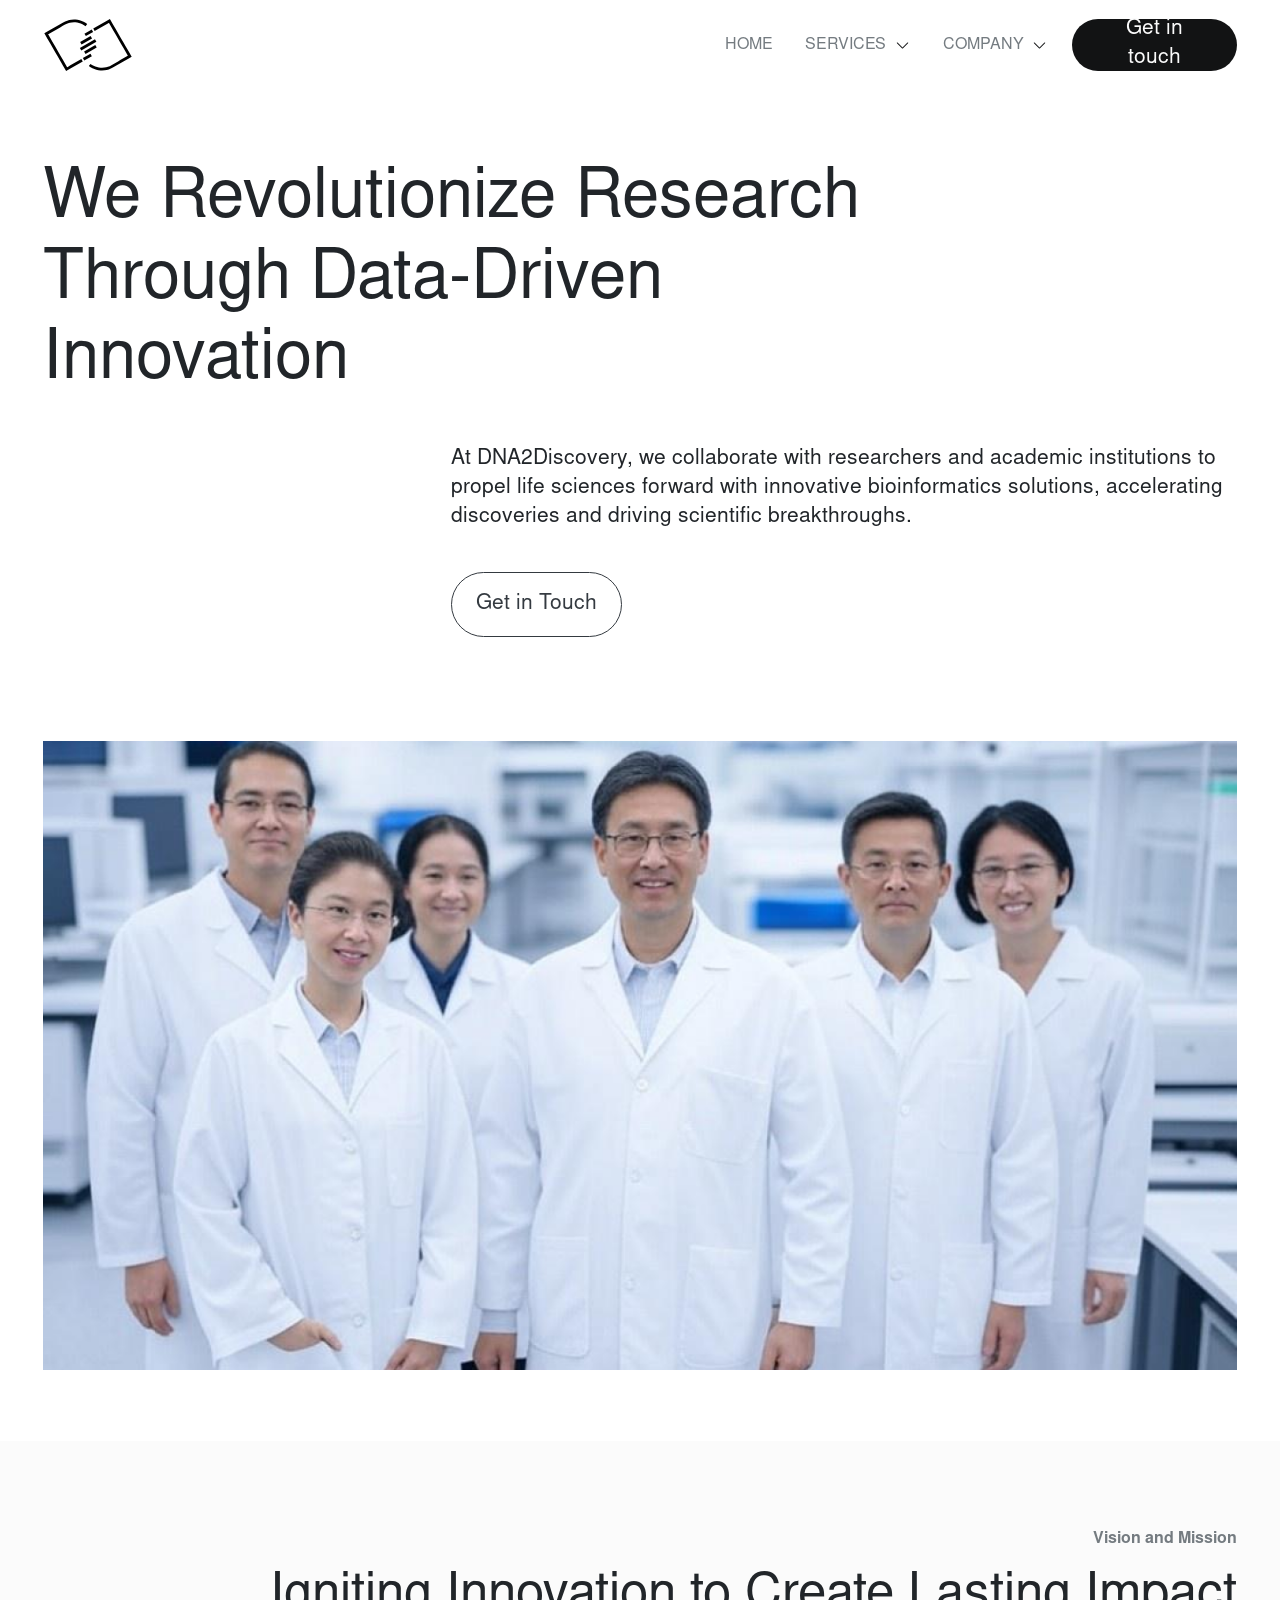
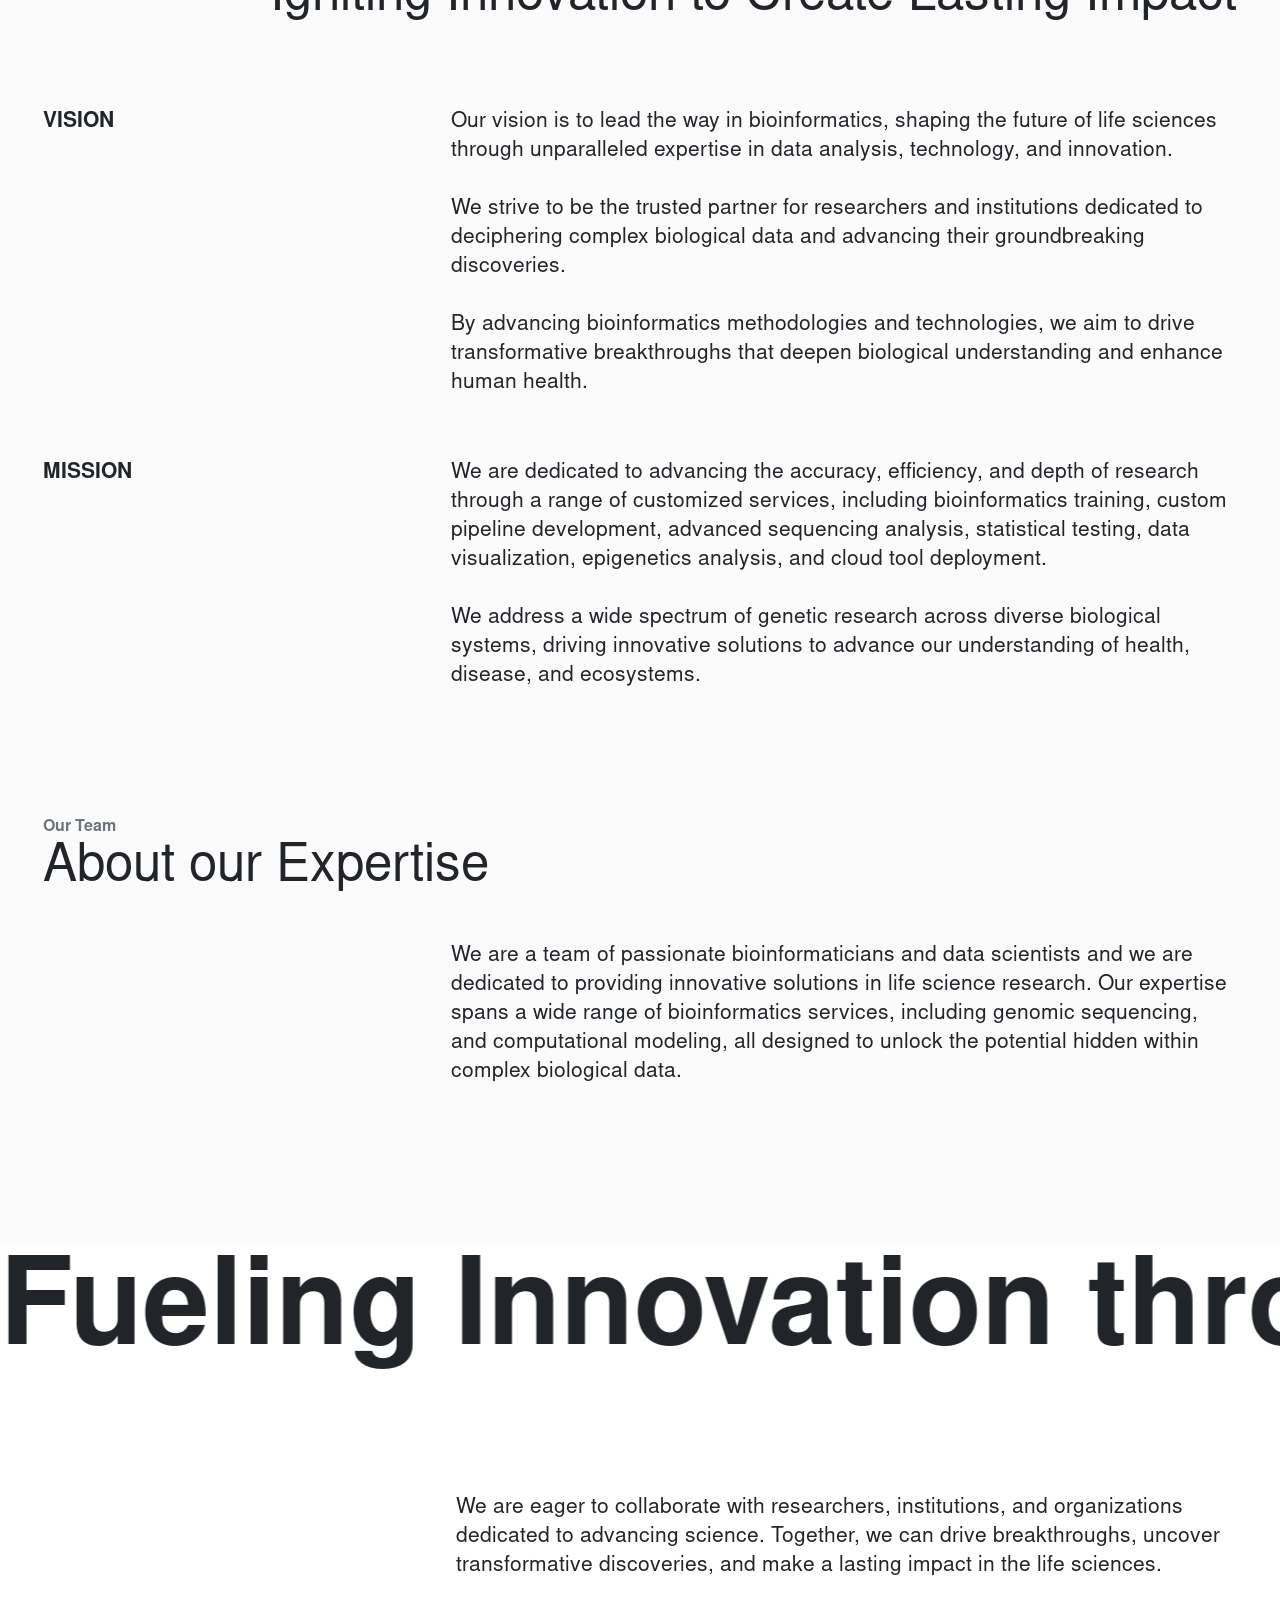
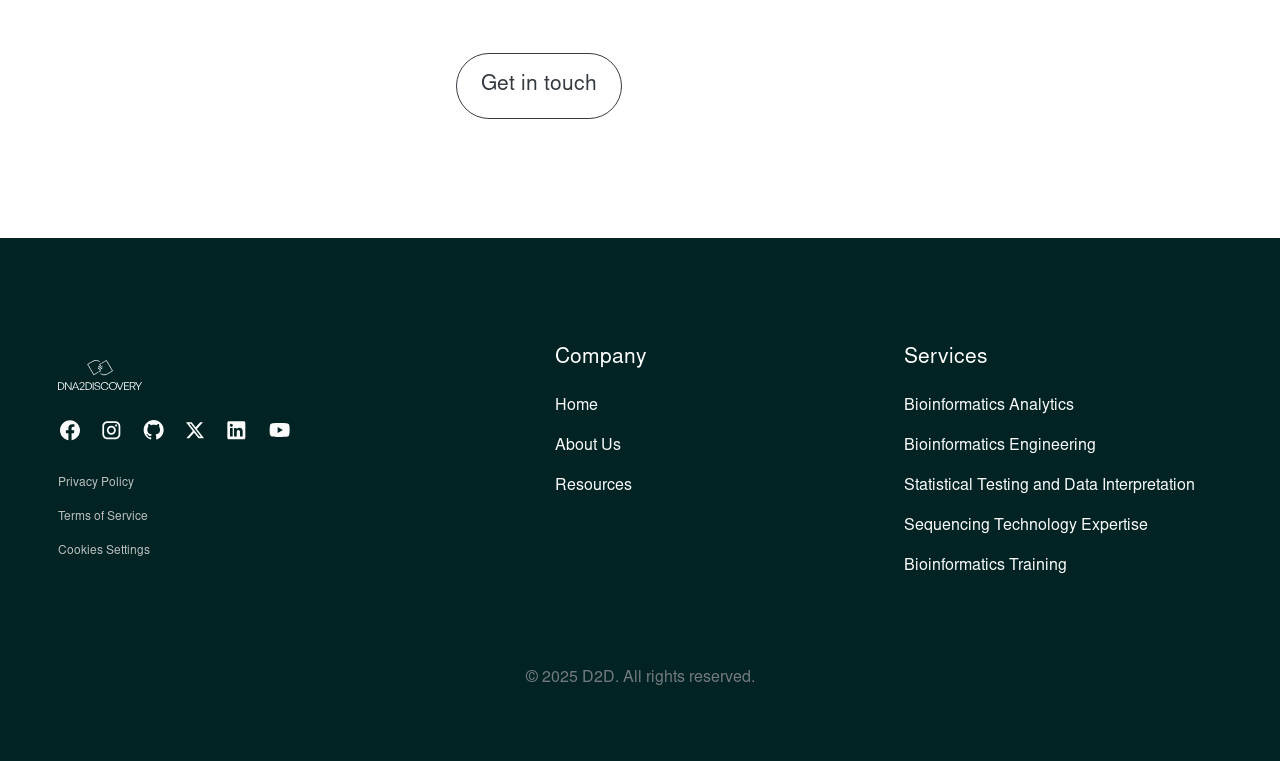
==== aboutus/index.html @ 98108c51 "Deploying to gh-pages from @ DNA2Discovery/AngularWeb@19cfebd4a1c8b1fcf7de5f11486455349e9c429f 🚀" ====
<!DOCTYPE html><html lang="en" data-beasties-container><head><link rel="preconnect" href="https://fonts.gstatic.com" crossorigin>
  <meta charset="utf-8">
  <meta name="viewport" content="width=device-width, initial-scale=1, maximum-scale=1, user-scalable=no">
  <title>D2dWebsite</title>
  <base href="/">
  <meta name="viewport" content="width=device-width, initial-scale=1">
  <link rel="stylesheet" href="https://cdn.jsdelivr.net/npm/bootstrap@4.6.2/dist/css/bootstrap.min.css" integrity="sha384-xOolHFLEh07PJGoPkLv1IbcEPTNtaed2xpHsD9ESMhqIYd0nLMwNLD69Npy4HI+N" crossorigin="anonymous">
  <link rel="stylesheet" href="https://cdn.jsdelivr.net/npm/bootstrap-icons/font/bootstrap-icons.css">
  <link rel="stylesheet" href="https://cdnjs.cloudflare.com/ajax/libs/font-awesome/6.5.1/css/all.min.css">
  <link rel="icon" type="image/x-icon" href="favicon.ico">
  <style>@font-face{font-family:'Roboto';font-style:normal;font-weight:300;font-stretch:100%;font-display:swap;src:url(https://fonts.gstatic.com/s/roboto/v47/KFO7CnqEu92Fr1ME7kSn66aGLdTylUAMa3GUBGEe.woff2) format('woff2');unicode-range:U+0460-052F, U+1C80-1C8A, U+20B4, U+2DE0-2DFF, U+A640-A69F, U+FE2E-FE2F;}@font-face{font-family:'Roboto';font-style:normal;font-weight:300;font-stretch:100%;font-display:swap;src:url(https://fonts.gstatic.com/s/roboto/v47/KFO7CnqEu92Fr1ME7kSn66aGLdTylUAMa3iUBGEe.woff2) format('woff2');unicode-range:U+0301, U+0400-045F, U+0490-0491, U+04B0-04B1, U+2116;}@font-face{font-family:'Roboto';font-style:normal;font-weight:300;font-stretch:100%;font-display:swap;src:url(https://fonts.gstatic.com/s/roboto/v47/KFO7CnqEu92Fr1ME7kSn66aGLdTylUAMa3CUBGEe.woff2) format('woff2');unicode-range:U+1F00-1FFF;}@font-face{font-family:'Roboto';font-style:normal;font-weight:300;font-stretch:100%;font-display:swap;src:url(https://fonts.gstatic.com/s/roboto/v47/KFO7CnqEu92Fr1ME7kSn66aGLdTylUAMa3-UBGEe.woff2) format('woff2');unicode-range:U+0370-0377, U+037A-037F, U+0384-038A, U+038C, U+038E-03A1, U+03A3-03FF;}@font-face{font-family:'Roboto';font-style:normal;font-weight:300;font-stretch:100%;font-display:swap;src:url(https://fonts.gstatic.com/s/roboto/v47/KFO7CnqEu92Fr1ME7kSn66aGLdTylUAMawCUBGEe.woff2) format('woff2');unicode-range:U+0302-0303, U+0305, U+0307-0308, U+0310, U+0312, U+0315, U+031A, U+0326-0327, U+032C, U+032F-0330, U+0332-0333, U+0338, U+033A, U+0346, U+034D, U+0391-03A1, U+03A3-03A9, U+03B1-03C9, U+03D1, U+03D5-03D6, U+03F0-03F1, U+03F4-03F5, U+2016-2017, U+2034-2038, U+203C, U+2040, U+2043, U+2047, U+2050, U+2057, U+205F, U+2070-2071, U+2074-208E, U+2090-209C, U+20D0-20DC, U+20E1, U+20E5-20EF, U+2100-2112, U+2114-2115, U+2117-2121, U+2123-214F, U+2190, U+2192, U+2194-21AE, U+21B0-21E5, U+21F1-21F2, U+21F4-2211, U+2213-2214, U+2216-22FF, U+2308-230B, U+2310, U+2319, U+231C-2321, U+2336-237A, U+237C, U+2395, U+239B-23B7, U+23D0, U+23DC-23E1, U+2474-2475, U+25AF, U+25B3, U+25B7, U+25BD, U+25C1, U+25CA, U+25CC, U+25FB, U+266D-266F, U+27C0-27FF, U+2900-2AFF, U+2B0E-2B11, U+2B30-2B4C, U+2BFE, U+3030, U+FF5B, U+FF5D, U+1D400-1D7FF, U+1EE00-1EEFF;}@font-face{font-family:'Roboto';font-style:normal;font-weight:300;font-stretch:100%;font-display:swap;src:url(https://fonts.gstatic.com/s/roboto/v47/KFO7CnqEu92Fr1ME7kSn66aGLdTylUAMaxKUBGEe.woff2) format('woff2');unicode-range:U+0001-000C, U+000E-001F, U+007F-009F, U+20DD-20E0, U+20E2-20E4, U+2150-218F, U+2190, U+2192, U+2194-2199, U+21AF, U+21E6-21F0, U+21F3, U+2218-2219, U+2299, U+22C4-22C6, U+2300-243F, U+2440-244A, U+2460-24FF, U+25A0-27BF, U+2800-28FF, U+2921-2922, U+2981, U+29BF, U+29EB, U+2B00-2BFF, U+4DC0-4DFF, U+FFF9-FFFB, U+10140-1018E, U+10190-1019C, U+101A0, U+101D0-101FD, U+102E0-102FB, U+10E60-10E7E, U+1D2C0-1D2D3, U+1D2E0-1D37F, U+1F000-1F0FF, U+1F100-1F1AD, U+1F1E6-1F1FF, U+1F30D-1F30F, U+1F315, U+1F31C, U+1F31E, U+1F320-1F32C, U+1F336, U+1F378, U+1F37D, U+1F382, U+1F393-1F39F, U+1F3A7-1F3A8, U+1F3AC-1F3AF, U+1F3C2, U+1F3C4-1F3C6, U+1F3CA-1F3CE, U+1F3D4-1F3E0, U+1F3ED, U+1F3F1-1F3F3, U+1F3F5-1F3F7, U+1F408, U+1F415, U+1F41F, U+1F426, U+1F43F, U+1F441-1F442, U+1F444, U+1F446-1F449, U+1F44C-1F44E, U+1F453, U+1F46A, U+1F47D, U+1F4A3, U+1F4B0, U+1F4B3, U+1F4B9, U+1F4BB, U+1F4BF, U+1F4C8-1F4CB, U+1F4D6, U+1F4DA, U+1F4DF, U+1F4E3-1F4E6, U+1F4EA-1F4ED, U+1F4F7, U+1F4F9-1F4FB, U+1F4FD-1F4FE, U+1F503, U+1F507-1F50B, U+1F50D, U+1F512-1F513, U+1F53E-1F54A, U+1F54F-1F5FA, U+1F610, U+1F650-1F67F, U+1F687, U+1F68D, U+1F691, U+1F694, U+1F698, U+1F6AD, U+1F6B2, U+1F6B9-1F6BA, U+1F6BC, U+1F6C6-1F6CF, U+1F6D3-1F6D7, U+1F6E0-1F6EA, U+1F6F0-1F6F3, U+1F6F7-1F6FC, U+1F700-1F7FF, U+1F800-1F80B, U+1F810-1F847, U+1F850-1F859, U+1F860-1F887, U+1F890-1F8AD, U+1F8B0-1F8BB, U+1F8C0-1F8C1, U+1F900-1F90B, U+1F93B, U+1F946, U+1F984, U+1F996, U+1F9E9, U+1FA00-1FA6F, U+1FA70-1FA7C, U+1FA80-1FA89, U+1FA8F-1FAC6, U+1FACE-1FADC, U+1FADF-1FAE9, U+1FAF0-1FAF8, U+1FB00-1FBFF;}@font-face{font-family:'Roboto';font-style:normal;font-weight:300;font-stretch:100%;font-display:swap;src:url(https://fonts.gstatic.com/s/roboto/v47/KFO7CnqEu92Fr1ME7kSn66aGLdTylUAMa3OUBGEe.woff2) format('woff2');unicode-range:U+0102-0103, U+0110-0111, U+0128-0129, U+0168-0169, U+01A0-01A1, U+01AF-01B0, U+0300-0301, U+0303-0304, U+0308-0309, U+0323, U+0329, U+1EA0-1EF9, U+20AB;}@font-face{font-family:'Roboto';font-style:normal;font-weight:300;font-stretch:100%;font-display:swap;src:url(https://fonts.gstatic.com/s/roboto/v47/KFO7CnqEu92Fr1ME7kSn66aGLdTylUAMa3KUBGEe.woff2) format('woff2');unicode-range:U+0100-02BA, U+02BD-02C5, U+02C7-02CC, U+02CE-02D7, U+02DD-02FF, U+0304, U+0308, U+0329, U+1D00-1DBF, U+1E00-1E9F, U+1EF2-1EFF, U+2020, U+20A0-20AB, U+20AD-20C0, U+2113, U+2C60-2C7F, U+A720-A7FF;}@font-face{font-family:'Roboto';font-style:normal;font-weight:300;font-stretch:100%;font-display:swap;src:url(https://fonts.gstatic.com/s/roboto/v47/KFO7CnqEu92Fr1ME7kSn66aGLdTylUAMa3yUBA.woff2) format('woff2');unicode-range:U+0000-00FF, U+0131, U+0152-0153, U+02BB-02BC, U+02C6, U+02DA, U+02DC, U+0304, U+0308, U+0329, U+2000-206F, U+20AC, U+2122, U+2191, U+2193, U+2212, U+2215, U+FEFF, U+FFFD;}@font-face{font-family:'Roboto';font-style:normal;font-weight:400;font-stretch:100%;font-display:swap;src:url(https://fonts.gstatic.com/s/roboto/v47/KFO7CnqEu92Fr1ME7kSn66aGLdTylUAMa3GUBGEe.woff2) format('woff2');unicode-range:U+0460-052F, U+1C80-1C8A, U+20B4, U+2DE0-2DFF, U+A640-A69F, U+FE2E-FE2F;}@font-face{font-family:'Roboto';font-style:normal;font-weight:400;font-stretch:100%;font-display:swap;src:url(https://fonts.gstatic.com/s/roboto/v47/KFO7CnqEu92Fr1ME7kSn66aGLdTylUAMa3iUBGEe.woff2) format('woff2');unicode-range:U+0301, U+0400-045F, U+0490-0491, U+04B0-04B1, U+2116;}@font-face{font-family:'Roboto';font-style:normal;font-weight:400;font-stretch:100%;font-display:swap;src:url(https://fonts.gstatic.com/s/roboto/v47/KFO7CnqEu92Fr1ME7kSn66aGLdTylUAMa3CUBGEe.woff2) format('woff2');unicode-range:U+1F00-1FFF;}@font-face{font-family:'Roboto';font-style:normal;font-weight:400;font-stretch:100%;font-display:swap;src:url(https://fonts.gstatic.com/s/roboto/v47/KFO7CnqEu92Fr1ME7kSn66aGLdTylUAMa3-UBGEe.woff2) format('woff2');unicode-range:U+0370-0377, U+037A-037F, U+0384-038A, U+038C, U+038E-03A1, U+03A3-03FF;}@font-face{font-family:'Roboto';font-style:normal;font-weight:400;font-stretch:100%;font-display:swap;src:url(https://fonts.gstatic.com/s/roboto/v47/KFO7CnqEu92Fr1ME7kSn66aGLdTylUAMawCUBGEe.woff2) format('woff2');unicode-range:U+0302-0303, U+0305, U+0307-0308, U+0310, U+0312, U+0315, U+031A, U+0326-0327, U+032C, U+032F-0330, U+0332-0333, U+0338, U+033A, U+0346, U+034D, U+0391-03A1, U+03A3-03A9, U+03B1-03C9, U+03D1, U+03D5-03D6, U+03F0-03F1, U+03F4-03F5, U+2016-2017, U+2034-2038, U+203C, U+2040, U+2043, U+2047, U+2050, U+2057, U+205F, U+2070-2071, U+2074-208E, U+2090-209C, U+20D0-20DC, U+20E1, U+20E5-20EF, U+2100-2112, U+2114-2115, U+2117-2121, U+2123-214F, U+2190, U+2192, U+2194-21AE, U+21B0-21E5, U+21F1-21F2, U+21F4-2211, U+2213-2214, U+2216-22FF, U+2308-230B, U+2310, U+2319, U+231C-2321, U+2336-237A, U+237C, U+2395, U+239B-23B7, U+23D0, U+23DC-23E1, U+2474-2475, U+25AF, U+25B3, U+25B7, U+25BD, U+25C1, U+25CA, U+25CC, U+25FB, U+266D-266F, U+27C0-27FF, U+2900-2AFF, U+2B0E-2B11, U+2B30-2B4C, U+2BFE, U+3030, U+FF5B, U+FF5D, U+1D400-1D7FF, U+1EE00-1EEFF;}@font-face{font-family:'Roboto';font-style:normal;font-weight:400;font-stretch:100%;font-display:swap;src:url(https://fonts.gstatic.com/s/roboto/v47/KFO7CnqEu92Fr1ME7kSn66aGLdTylUAMaxKUBGEe.woff2) format('woff2');unicode-range:U+0001-000C, U+000E-001F, U+007F-009F, U+20DD-20E0, U+20E2-20E4, U+2150-218F, U+2190, U+2192, U+2194-2199, U+21AF, U+21E6-21F0, U+21F3, U+2218-2219, U+2299, U+22C4-22C6, U+2300-243F, U+2440-244A, U+2460-24FF, U+25A0-27BF, U+2800-28FF, U+2921-2922, U+2981, U+29BF, U+29EB, U+2B00-2BFF, U+4DC0-4DFF, U+FFF9-FFFB, U+10140-1018E, U+10190-1019C, U+101A0, U+101D0-101FD, U+102E0-102FB, U+10E60-10E7E, U+1D2C0-1D2D3, U+1D2E0-1D37F, U+1F000-1F0FF, U+1F100-1F1AD, U+1F1E6-1F1FF, U+1F30D-1F30F, U+1F315, U+1F31C, U+1F31E, U+1F320-1F32C, U+1F336, U+1F378, U+1F37D, U+1F382, U+1F393-1F39F, U+1F3A7-1F3A8, U+1F3AC-1F3AF, U+1F3C2, U+1F3C4-1F3C6, U+1F3CA-1F3CE, U+1F3D4-1F3E0, U+1F3ED, U+1F3F1-1F3F3, U+1F3F5-1F3F7, U+1F408, U+1F415, U+1F41F, U+1F426, U+1F43F, U+1F441-1F442, U+1F444, U+1F446-1F449, U+1F44C-1F44E, U+1F453, U+1F46A, U+1F47D, U+1F4A3, U+1F4B0, U+1F4B3, U+1F4B9, U+1F4BB, U+1F4BF, U+1F4C8-1F4CB, U+1F4D6, U+1F4DA, U+1F4DF, U+1F4E3-1F4E6, U+1F4EA-1F4ED, U+1F4F7, U+1F4F9-1F4FB, U+1F4FD-1F4FE, U+1F503, U+1F507-1F50B, U+1F50D, U+1F512-1F513, U+1F53E-1F54A, U+1F54F-1F5FA, U+1F610, U+1F650-1F67F, U+1F687, U+1F68D, U+1F691, U+1F694, U+1F698, U+1F6AD, U+1F6B2, U+1F6B9-1F6BA, U+1F6BC, U+1F6C6-1F6CF, U+1F6D3-1F6D7, U+1F6E0-1F6EA, U+1F6F0-1F6F3, U+1F6F7-1F6FC, U+1F700-1F7FF, U+1F800-1F80B, U+1F810-1F847, U+1F850-1F859, U+1F860-1F887, U+1F890-1F8AD, U+1F8B0-1F8BB, U+1F8C0-1F8C1, U+1F900-1F90B, U+1F93B, U+1F946, U+1F984, U+1F996, U+1F9E9, U+1FA00-1FA6F, U+1FA70-1FA7C, U+1FA80-1FA89, U+1FA8F-1FAC6, U+1FACE-1FADC, U+1FADF-1FAE9, U+1FAF0-1FAF8, U+1FB00-1FBFF;}@font-face{font-family:'Roboto';font-style:normal;font-weight:400;font-stretch:100%;font-display:swap;src:url(https://fonts.gstatic.com/s/roboto/v47/KFO7CnqEu92Fr1ME7kSn66aGLdTylUAMa3OUBGEe.woff2) format('woff2');unicode-range:U+0102-0103, U+0110-0111, U+0128-0129, U+0168-0169, U+01A0-01A1, U+01AF-01B0, U+0300-0301, U+0303-0304, U+0308-0309, U+0323, U+0329, U+1EA0-1EF9, U+20AB;}@font-face{font-family:'Roboto';font-style:normal;font-weight:400;font-stretch:100%;font-display:swap;src:url(https://fonts.gstatic.com/s/roboto/v47/KFO7CnqEu92Fr1ME7kSn66aGLdTylUAMa3KUBGEe.woff2) format('woff2');unicode-range:U+0100-02BA, U+02BD-02C5, U+02C7-02CC, U+02CE-02D7, U+02DD-02FF, U+0304, U+0308, U+0329, U+1D00-1DBF, U+1E00-1E9F, U+1EF2-1EFF, U+2020, U+20A0-20AB, U+20AD-20C0, U+2113, U+2C60-2C7F, U+A720-A7FF;}@font-face{font-family:'Roboto';font-style:normal;font-weight:400;font-stretch:100%;font-display:swap;src:url(https://fonts.gstatic.com/s/roboto/v47/KFO7CnqEu92Fr1ME7kSn66aGLdTylUAMa3yUBA.woff2) format('woff2');unicode-range:U+0000-00FF, U+0131, U+0152-0153, U+02BB-02BC, U+02C6, U+02DA, U+02DC, U+0304, U+0308, U+0329, U+2000-206F, U+20AC, U+2122, U+2191, U+2193, U+2212, U+2215, U+FEFF, U+FFFD;}@font-face{font-family:'Roboto';font-style:normal;font-weight:500;font-stretch:100%;font-display:swap;src:url(https://fonts.gstatic.com/s/roboto/v47/KFO7CnqEu92Fr1ME7kSn66aGLdTylUAMa3GUBGEe.woff2) format('woff2');unicode-range:U+0460-052F, U+1C80-1C8A, U+20B4, U+2DE0-2DFF, U+A640-A69F, U+FE2E-FE2F;}@font-face{font-family:'Roboto';font-style:normal;font-weight:500;font-stretch:100%;font-display:swap;src:url(https://fonts.gstatic.com/s/roboto/v47/KFO7CnqEu92Fr1ME7kSn66aGLdTylUAMa3iUBGEe.woff2) format('woff2');unicode-range:U+0301, U+0400-045F, U+0490-0491, U+04B0-04B1, U+2116;}@font-face{font-family:'Roboto';font-style:normal;font-weight:500;font-stretch:100%;font-display:swap;src:url(https://fonts.gstatic.com/s/roboto/v47/KFO7CnqEu92Fr1ME7kSn66aGLdTylUAMa3CUBGEe.woff2) format('woff2');unicode-range:U+1F00-1FFF;}@font-face{font-family:'Roboto';font-style:normal;font-weight:500;font-stretch:100%;font-display:swap;src:url(https://fonts.gstatic.com/s/roboto/v47/KFO7CnqEu92Fr1ME7kSn66aGLdTylUAMa3-UBGEe.woff2) format('woff2');unicode-range:U+0370-0377, U+037A-037F, U+0384-038A, U+038C, U+038E-03A1, U+03A3-03FF;}@font-face{font-family:'Roboto';font-style:normal;font-weight:500;font-stretch:100%;font-display:swap;src:url(https://fonts.gstatic.com/s/roboto/v47/KFO7CnqEu92Fr1ME7kSn66aGLdTylUAMawCUBGEe.woff2) format('woff2');unicode-range:U+0302-0303, U+0305, U+0307-0308, U+0310, U+0312, U+0315, U+031A, U+0326-0327, U+032C, U+032F-0330, U+0332-0333, U+0338, U+033A, U+0346, U+034D, U+0391-03A1, U+03A3-03A9, U+03B1-03C9, U+03D1, U+03D5-03D6, U+03F0-03F1, U+03F4-03F5, U+2016-2017, U+2034-2038, U+203C, U+2040, U+2043, U+2047, U+2050, U+2057, U+205F, U+2070-2071, U+2074-208E, U+2090-209C, U+20D0-20DC, U+20E1, U+20E5-20EF, U+2100-2112, U+2114-2115, U+2117-2121, U+2123-214F, U+2190, U+2192, U+2194-21AE, U+21B0-21E5, U+21F1-21F2, U+21F4-2211, U+2213-2214, U+2216-22FF, U+2308-230B, U+2310, U+2319, U+231C-2321, U+2336-237A, U+237C, U+2395, U+239B-23B7, U+23D0, U+23DC-23E1, U+2474-2475, U+25AF, U+25B3, U+25B7, U+25BD, U+25C1, U+25CA, U+25CC, U+25FB, U+266D-266F, U+27C0-27FF, U+2900-2AFF, U+2B0E-2B11, U+2B30-2B4C, U+2BFE, U+3030, U+FF5B, U+FF5D, U+1D400-1D7FF, U+1EE00-1EEFF;}@font-face{font-family:'Roboto';font-style:normal;font-weight:500;font-stretch:100%;font-display:swap;src:url(https://fonts.gstatic.com/s/roboto/v47/KFO7CnqEu92Fr1ME7kSn66aGLdTylUAMaxKUBGEe.woff2) format('woff2');unicode-range:U+0001-000C, U+000E-001F, U+007F-009F, U+20DD-20E0, U+20E2-20E4, U+2150-218F, U+2190, U+2192, U+2194-2199, U+21AF, U+21E6-21F0, U+21F3, U+2218-2219, U+2299, U+22C4-22C6, U+2300-243F, U+2440-244A, U+2460-24FF, U+25A0-27BF, U+2800-28FF, U+2921-2922, U+2981, U+29BF, U+29EB, U+2B00-2BFF, U+4DC0-4DFF, U+FFF9-FFFB, U+10140-1018E, U+10190-1019C, U+101A0, U+101D0-101FD, U+102E0-102FB, U+10E60-10E7E, U+1D2C0-1D2D3, U+1D2E0-1D37F, U+1F000-1F0FF, U+1F100-1F1AD, U+1F1E6-1F1FF, U+1F30D-1F30F, U+1F315, U+1F31C, U+1F31E, U+1F320-1F32C, U+1F336, U+1F378, U+1F37D, U+1F382, U+1F393-1F39F, U+1F3A7-1F3A8, U+1F3AC-1F3AF, U+1F3C2, U+1F3C4-1F3C6, U+1F3CA-1F3CE, U+1F3D4-1F3E0, U+1F3ED, U+1F3F1-1F3F3, U+1F3F5-1F3F7, U+1F408, U+1F415, U+1F41F, U+1F426, U+1F43F, U+1F441-1F442, U+1F444, U+1F446-1F449, U+1F44C-1F44E, U+1F453, U+1F46A, U+1F47D, U+1F4A3, U+1F4B0, U+1F4B3, U+1F4B9, U+1F4BB, U+1F4BF, U+1F4C8-1F4CB, U+1F4D6, U+1F4DA, U+1F4DF, U+1F4E3-1F4E6, U+1F4EA-1F4ED, U+1F4F7, U+1F4F9-1F4FB, U+1F4FD-1F4FE, U+1F503, U+1F507-1F50B, U+1F50D, U+1F512-1F513, U+1F53E-1F54A, U+1F54F-1F5FA, U+1F610, U+1F650-1F67F, U+1F687, U+1F68D, U+1F691, U+1F694, U+1F698, U+1F6AD, U+1F6B2, U+1F6B9-1F6BA, U+1F6BC, U+1F6C6-1F6CF, U+1F6D3-1F6D7, U+1F6E0-1F6EA, U+1F6F0-1F6F3, U+1F6F7-1F6FC, U+1F700-1F7FF, U+1F800-1F80B, U+1F810-1F847, U+1F850-1F859, U+1F860-1F887, U+1F890-1F8AD, U+1F8B0-1F8BB, U+1F8C0-1F8C1, U+1F900-1F90B, U+1F93B, U+1F946, U+1F984, U+1F996, U+1F9E9, U+1FA00-1FA6F, U+1FA70-1FA7C, U+1FA80-1FA89, U+1FA8F-1FAC6, U+1FACE-1FADC, U+1FADF-1FAE9, U+1FAF0-1FAF8, U+1FB00-1FBFF;}@font-face{font-family:'Roboto';font-style:normal;font-weight:500;font-stretch:100%;font-display:swap;src:url(https://fonts.gstatic.com/s/roboto/v47/KFO7CnqEu92Fr1ME7kSn66aGLdTylUAMa3OUBGEe.woff2) format('woff2');unicode-range:U+0102-0103, U+0110-0111, U+0128-0129, U+0168-0169, U+01A0-01A1, U+01AF-01B0, U+0300-0301, U+0303-0304, U+0308-0309, U+0323, U+0329, U+1EA0-1EF9, U+20AB;}@font-face{font-family:'Roboto';font-style:normal;font-weight:500;font-stretch:100%;font-display:swap;src:url(https://fonts.gstatic.com/s/roboto/v47/KFO7CnqEu92Fr1ME7kSn66aGLdTylUAMa3KUBGEe.woff2) format('woff2');unicode-range:U+0100-02BA, U+02BD-02C5, U+02C7-02CC, U+02CE-02D7, U+02DD-02FF, U+0304, U+0308, U+0329, U+1D00-1DBF, U+1E00-1E9F, U+1EF2-1EFF, U+2020, U+20A0-20AB, U+20AD-20C0, U+2113, U+2C60-2C7F, U+A720-A7FF;}@font-face{font-family:'Roboto';font-style:normal;font-weight:500;font-stretch:100%;font-display:swap;src:url(https://fonts.gstatic.com/s/roboto/v47/KFO7CnqEu92Fr1ME7kSn66aGLdTylUAMa3yUBA.woff2) format('woff2');unicode-range:U+0000-00FF, U+0131, U+0152-0153, U+02BB-02BC, U+02C6, U+02DA, U+02DC, U+0304, U+0308, U+0329, U+2000-206F, U+20AC, U+2122, U+2191, U+2193, U+2212, U+2215, U+FEFF, U+FFFD;}</style>
  <style>@font-face{font-family:'Material Icons';font-style:normal;font-weight:400;src:url(https://fonts.gstatic.com/s/materialicons/v143/flUhRq6tzZclQEJ-Vdg-IuiaDsNc.woff2) format('woff2');}.material-icons{font-family:'Material Icons';font-weight:normal;font-style:normal;font-size:24px;line-height:1;letter-spacing:normal;text-transform:none;display:inline-block;white-space:nowrap;word-wrap:normal;direction:ltr;-webkit-font-feature-settings:'liga';-webkit-font-smoothing:antialiased;}</style>
<style>html{--mat-sys-background: #fff8f8;--mat-sys-error: #ba1a1a;--mat-sys-error-container: #ffdad6;--mat-sys-inverse-on-surface: #faeeef;--mat-sys-inverse-primary: #ffb1c5;--mat-sys-inverse-surface: #352f30;--mat-sys-on-background: #201a1b;--mat-sys-on-error: #ffffff;--mat-sys-on-error-container: #410002;--mat-sys-on-primary: #ffffff;--mat-sys-on-primary-container: #3f001b;--mat-sys-on-primary-fixed: #3f001b;--mat-sys-on-primary-fixed-variant: #8f0045;--mat-sys-on-secondary: #ffffff;--mat-sys-on-secondary-container: #2b151b;--mat-sys-on-secondary-fixed: #2b151b;--mat-sys-on-secondary-fixed-variant: #5b3f46;--mat-sys-on-surface: #201a1b;--mat-sys-on-surface-variant: #514346;--mat-sys-on-tertiary: #ffffff;--mat-sys-on-tertiary-container: #410000;--mat-sys-on-tertiary-fixed: #410000;--mat-sys-on-tertiary-fixed-variant: #930100;--mat-sys-outline: #847376;--mat-sys-outline-variant: #d6c2c5;--mat-sys-primary: #ba005c;--mat-sys-primary-container: #ffd9e1;--mat-sys-primary-fixed: #ffd9e1;--mat-sys-primary-fixed-dim: #ffb1c5;--mat-sys-scrim: #000000;--mat-sys-secondary: #74565d;--mat-sys-secondary-container: #ffd9e1;--mat-sys-secondary-fixed: #ffd9e1;--mat-sys-secondary-fixed-dim: #e3bdc5;--mat-sys-shadow: #000000;--mat-sys-surface: #fff8f8;--mat-sys-surface-bright: #fff8f8;--mat-sys-surface-container: #f7ebec;--mat-sys-surface-container-high: #f1e5e6;--mat-sys-surface-container-highest: #ece0e1;--mat-sys-surface-container-low: #fdf1f2;--mat-sys-surface-container-lowest: #ffffff;--mat-sys-surface-dim: #e3d7d8;--mat-sys-surface-tint: #ba005c;--mat-sys-surface-variant: #f3dde1;--mat-sys-tertiary: #c00100;--mat-sys-tertiary-container: #ffdad4;--mat-sys-tertiary-fixed: #ffdad4;--mat-sys-tertiary-fixed-dim: #ffb4a8;--mat-sys-neutral-variant20: #3a2d30;--mat-sys-neutral10: #201a1b}html{--mat-sys-level0: 0px 0px 0px 0px rgba(0, 0, 0, .2), 0px 0px 0px 0px rgba(0, 0, 0, .14), 0px 0px 0px 0px rgba(0, 0, 0, .12)}html{--mat-sys-level1: 0px 2px 1px -1px rgba(0, 0, 0, .2), 0px 1px 1px 0px rgba(0, 0, 0, .14), 0px 1px 3px 0px rgba(0, 0, 0, .12)}html{--mat-sys-level2: 0px 3px 3px -2px rgba(0, 0, 0, .2), 0px 3px 4px 0px rgba(0, 0, 0, .14), 0px 1px 8px 0px rgba(0, 0, 0, .12)}html{--mat-sys-level3: 0px 3px 5px -1px rgba(0, 0, 0, .2), 0px 6px 10px 0px rgba(0, 0, 0, .14), 0px 1px 18px 0px rgba(0, 0, 0, .12)}html{--mat-sys-level4: 0px 5px 5px -3px rgba(0, 0, 0, .2), 0px 8px 10px 1px rgba(0, 0, 0, .14), 0px 3px 14px 2px rgba(0, 0, 0, .12)}html{--mat-sys-level5: 0px 7px 8px -4px rgba(0, 0, 0, .2), 0px 12px 17px 2px rgba(0, 0, 0, .14), 0px 5px 22px 4px rgba(0, 0, 0, .12)}html{--mat-sys-body-large: 400 1rem / 1.5rem Roboto;--mat-sys-body-large-font: Roboto;--mat-sys-body-large-line-height: 1.5rem;--mat-sys-body-large-size: 1rem;--mat-sys-body-large-tracking: .031rem;--mat-sys-body-large-weight: 400;--mat-sys-body-medium: 400 .875rem / 1.25rem Roboto;--mat-sys-body-medium-font: Roboto;--mat-sys-body-medium-line-height: 1.25rem;--mat-sys-body-medium-size: .875rem;--mat-sys-body-medium-tracking: .016rem;--mat-sys-body-medium-weight: 400;--mat-sys-body-small: 400 .75rem / 1rem Roboto;--mat-sys-body-small-font: Roboto;--mat-sys-body-small-line-height: 1rem;--mat-sys-body-small-size: .75rem;--mat-sys-body-small-tracking: .025rem;--mat-sys-body-small-weight: 400;--mat-sys-display-large: 400 3.562rem / 4rem Roboto;--mat-sys-display-large-font: Roboto;--mat-sys-display-large-line-height: 4rem;--mat-sys-display-large-size: 3.562rem;--mat-sys-display-large-tracking: -.016rem;--mat-sys-display-large-weight: 400;--mat-sys-display-medium: 400 2.812rem / 3.25rem Roboto;--mat-sys-display-medium-font: Roboto;--mat-sys-display-medium-line-height: 3.25rem;--mat-sys-display-medium-size: 2.812rem;--mat-sys-display-medium-tracking: 0;--mat-sys-display-medium-weight: 400;--mat-sys-display-small: 400 2.25rem / 2.75rem Roboto;--mat-sys-display-small-font: Roboto;--mat-sys-display-small-line-height: 2.75rem;--mat-sys-display-small-size: 2.25rem;--mat-sys-display-small-tracking: 0;--mat-sys-display-small-weight: 400;--mat-sys-headline-large: 400 2rem / 2.5rem Roboto;--mat-sys-headline-large-font: Roboto;--mat-sys-headline-large-line-height: 2.5rem;--mat-sys-headline-large-size: 2rem;--mat-sys-headline-large-tracking: 0;--mat-sys-headline-large-weight: 400;--mat-sys-headline-medium: 400 1.75rem / 2.25rem Roboto;--mat-sys-headline-medium-font: Roboto;--mat-sys-headline-medium-line-height: 2.25rem;--mat-sys-headline-medium-size: 1.75rem;--mat-sys-headline-medium-tracking: 0;--mat-sys-headline-medium-weight: 400;--mat-sys-headline-small: 400 1.5rem / 2rem Roboto;--mat-sys-headline-small-font: Roboto;--mat-sys-headline-small-line-height: 2rem;--mat-sys-headline-small-size: 1.5rem;--mat-sys-headline-small-tracking: 0;--mat-sys-headline-small-weight: 400;--mat-sys-label-large: 500 .875rem / 1.25rem Roboto;--mat-sys-label-large-font: Roboto;--mat-sys-label-large-line-height: 1.25rem;--mat-sys-label-large-size: .875rem;--mat-sys-label-large-tracking: .006rem;--mat-sys-label-large-weight: 500;--mat-sys-label-large-weight-prominent: 700;--mat-sys-label-medium: 500 .75rem / 1rem Roboto;--mat-sys-label-medium-font: Roboto;--mat-sys-label-medium-line-height: 1rem;--mat-sys-label-medium-size: .75rem;--mat-sys-label-medium-tracking: .031rem;--mat-sys-label-medium-weight: 500;--mat-sys-label-medium-weight-prominent: 700;--mat-sys-label-small: 500 .688rem / 1rem Roboto;--mat-sys-label-small-font: Roboto;--mat-sys-label-small-line-height: 1rem;--mat-sys-label-small-size: .688rem;--mat-sys-label-small-tracking: .031rem;--mat-sys-label-small-weight: 500;--mat-sys-title-large: 400 1.375rem / 1.75rem Roboto;--mat-sys-title-large-font: Roboto;--mat-sys-title-large-line-height: 1.75rem;--mat-sys-title-large-size: 1.375rem;--mat-sys-title-large-tracking: 0;--mat-sys-title-large-weight: 400;--mat-sys-title-medium: 500 1rem / 1.5rem Roboto;--mat-sys-title-medium-font: Roboto;--mat-sys-title-medium-line-height: 1.5rem;--mat-sys-title-medium-size: 1rem;--mat-sys-title-medium-tracking: .009rem;--mat-sys-title-medium-weight: 500;--mat-sys-title-small: 500 .875rem / 1.25rem Roboto;--mat-sys-title-small-font: Roboto;--mat-sys-title-small-line-height: 1.25rem;--mat-sys-title-small-size: .875rem;--mat-sys-title-small-tracking: .006rem;--mat-sys-title-small-weight: 500}html{--mat-sys-corner-extra-large: 28px;--mat-sys-corner-extra-large-top: 28px 28px 0 0;--mat-sys-corner-extra-small: 4px;--mat-sys-corner-extra-small-top: 4px 4px 0 0;--mat-sys-corner-full: 9999px;--mat-sys-corner-large: 16px;--mat-sys-corner-large-end: 0 16px 16px 0;--mat-sys-corner-large-start: 16px 0 0 16px;--mat-sys-corner-large-top: 16px 16px 0 0;--mat-sys-corner-medium: 12px;--mat-sys-corner-none: 0;--mat-sys-corner-small: 8px}html{--mat-sys-dragged-state-layer-opacity: .16;--mat-sys-focus-state-layer-opacity: .12;--mat-sys-hover-state-layer-opacity: .08;--mat-sys-pressed-state-layer-opacity: .12}@font-face{font-family:NimbusSanL;src:url("./media/NimbusSanL-RegIta-U2JG3RZC.otf") format("opentype");font-weight:400;font-style:italic}@font-face{font-family:NimbusSanL;src:url("./media/NimbusSanL-Bol-ELZ4WECS.otf") format("opentype");font-weight:700;font-style:normal}@font-face{font-family:NimbusSanL;src:url("./media/NimbusSanL-Reg-EGQ5GAYN.otf") format("opentype");font-weight:400;font-style:normal}@font-face{font-family:NimbusSanL;src:url("./media/NimbusSanL-BolIta-XEYTFVDC.otf") format("opentype");font-weight:700;font-style:italic}@font-face{font-family:NimbusSanLB;src:url("./media/NimbusSanL-Bol-ELZ4WECS.otf") format("opentype");font-weight:700;font-style:normal}html,body{height:100%}body{margin:0;font-family:NimbusSanL,sans-serif;scroll-behavior:smooth}.fsr-51{font-family:NimbusSanL!important;font-size:51px!important}.fsr-21{font-family:NimbusSanL!important;font-size:21px!important}.fsb-16{font-family:NimbusSanLB!important;font-size:16px!important;font-weight:400}.fsb-21{font-family:NimbusSanLB!important;font-size:21px!important;font-weight:400}.fsr-16{font-family:NimbusSanL!important;font-size:16px!important}.fsr-12{font-family:NimbusSanL!important;font-size:12px!important}.fsr-67{font-family:NimbusSanL!important;font-size:67px!important}.fsb-120{font-family:NimbusSanLB!important;font-size:120px!important;font-weight:400}.p-48{padding-left:calc(3.33vw + .048px);padding-right:calc(3.33vw + .048px)}.p-80{padding-top:calc(5.55vw + .08px);padding-bottom:calc(5.55vw + .08px)}.mt-80{margin-top:80px!important}.mb-80{margin-bottom:calc(5.55vw + .08px)!important}.mt-48{margin-top:calc(3.33vw + .048px)!important}.color-grey{color:#bfc0c0!important}.color-lightgrey{color:#747b80!important}.color-lightwhite{color:#fbfbfb!important}.bg-lightwhite{background-color:#fbfbfb!important}.lh-29{line-height:29px!important}.lh-22{line-height:22.4px!important}.lh-80{line-height:80.4px!important}.lh-61{line-height:61.2px!important}body{margin:0;padding:0;box-sizing:border-box;font-family:NimbusSanRegular,sans-serif!important}.no-underline{text-decoration:none}.image-view{width:100%;height:50%}.btn-responsive{width:auto}.multi-line{white-space:pre-wrap;word-wrap:break-word;overflow-wrap:break-word;max-width:100%}.fit-content{width:fit-content!important}a{text-underline-offset:3px!important}.slide-up-page{opacity:0;transform:translateY(50px);animation:slideUpPage 1s ease-out forwards}@keyframes slideUpPage{0%{opacity:0;transform:translateY(50px)}to{opacity:1;transform:translateY(0)}}@media only screen and (max-width: 767px){.btn-responsive{width:100%}.p-80{padding-top:calc(15.53vw + .0164px)!important;padding-bottom:calc(15.53vw + .0164px)!important}.p-48{padding-left:calc(3.88vw + .0144px)!important;padding-right:calc(3.88vw + .0144px)!important}.fsr-21{font-size:16px!important}.fsr-51{font-size:38px!important}.fsr-67{font-size:51px!important}.fsb-120{font-size:67px!important}.lh-29{line-height:22.4px!important}.lh-22{line-height:16.8px!important}.lh-80{line-height:61.2px!important}.lh-61{line-height:45.6px!important}.fsb-16{font-size:12px!important}}
</style><link rel="stylesheet" href="./styles-CZH3FMQI.css" media="print" onload="this.media='all'"><noscript><link rel="stylesheet" href="./styles-CZH3FMQI.css"></noscript><style ng-app-id="ng">.logo[_ngcontent-ng-c3177318868]{font-size:24px;font-weight:700;font-family:cursive}.nav-pad[_ngcontent-ng-c3177318868]{padding:calc(1.11vw + .016px) calc(3.33vw + .048px)}.nav-bar[_ngcontent-ng-c3177318868]{background:#ffffff05}.nav-bar[_ngcontent-ng-c3177318868]   .navbar-light[_ngcontent-ng-c3177318868]   .navbar-toggler-icon[_ngcontent-ng-c3177318868]{background-image:url("data:image/svg+xml,%3csvg xmlns='http://www.w3.org/2000/svg' width='30' height='30' viewBox='0 0 30 30'%3e%3cpath stroke='rgba(255, 255, 255, 1)' stroke-linecap='round' stroke-miterlimit='10' stroke-width='2' d='M4 7h22M4 15h22M4 23h22'/%3e%3c/svg%3e")}.nav-bar[_ngcontent-ng-c3177318868]   .navbar-light[_ngcontent-ng-c3177318868]   .navbar-toggler[_ngcontent-ng-c3177318868]{border:0px}.nav-bar[_ngcontent-ng-c3177318868]   .navbar-light[_ngcontent-ng-c3177318868]   .navbar-toggler-icon[_ngcontent-ng-c3177318868]{background-image:url("data:image/svg+xml,%3csvg xmlns='http://www.w3.org/2000/svg' width='30' height='30' viewBox='0 0 30 30'%3e%3cpath stroke='rgba(255, 255, 255, 1)' stroke-linecap='round' stroke-miterlimit='10' stroke-width='2' d='M4 7h22M4 15h22M4 23h22'/%3e%3c/svg%3e")}.nav-bar-black[_ngcontent-ng-c3177318868]   .navbar-light[_ngcontent-ng-c3177318868]   .navbar-toggler[_ngcontent-ng-c3177318868]{border:0px}.nav-bar-black[_ngcontent-ng-c3177318868]   .navbar-light[_ngcontent-ng-c3177318868]   .navbar-toggler-icon[_ngcontent-ng-c3177318868]{background-image:url("data:image/svg+xml,%3csvg xmlns='http://www.w3.org/2000/svg' width='30' height='30' viewBox='0 0 30 30'%3e%3cpath stroke='rgba(0, 0, 0, 1)' stroke-linecap='round' stroke-miterlimit='10' stroke-width='2' d='M4 7h22M4 15h22M4 23h22'/%3e%3c/svg%3e")}.nav-bar-black[_ngcontent-ng-c3177318868]   .navbar-light[_ngcontent-ng-c3177318868]   .navbar-toggler[_ngcontent-ng-c3177318868]{border-color:#00000080}.navbar[_ngcontent-ng-c3177318868]{justify-content:flex-end;box-shadow:none!important;border-bottom:none!important}.navbar-nav[_ngcontent-ng-c3177318868]{align-items:center}.dropdown-menu-custom[_ngcontent-ng-c3177318868]{position:absolute;top:60px;z-index:1000}.icon-container[_ngcontent-ng-c3177318868]{background:#fff;color:#fb4f23;padding:2px;border-radius:4px;display:inline-flex;align-items:center;justify-content:center;font-size:16px;margin-left:3px}.nav-bar-black[_ngcontent-ng-c3177318868]{box-sizing:border-box;justify-content:space-between;align-items:center;gap:calc(1.11vw + .016px);width:100vw;height:calc(6.11vw + .016px);left:0;top:0;z-index:999}.nav-bar[_ngcontent-ng-c3177318868]{box-sizing:border-box;align-items:center;gap:16px;position:absolute;width:100vw;height:calc(6.11vw + .016px);left:0;top:0;flex:none;order:8;flex-grow:0;z-index:999}.nav-bar[_ngcontent-ng-c3177318868]   ul[_ngcontent-ng-c3177318868]   li[_ngcontent-ng-c3177318868]   a[_ngcontent-ng-c3177318868]{font-family:NimbusSanL;font-style:normal;color:#bfc0c0;font-weight:400;font-size:16px;line-height:29px;justify-content:start;cursor:pointer}.nav-bar-black[_ngcontent-ng-c3177318868]   ul[_ngcontent-ng-c3177318868]   li[_ngcontent-ng-c3177318868]   a[_ngcontent-ng-c3177318868]{font-family:NimbusSanL;font-style:normal;color:#747b80;font-weight:400;font-size:16px;line-height:29px;justify-content:start;cursor:pointer}.nav-bar[_ngcontent-ng-c3177318868]   h6[_ngcontent-ng-c3177318868], .nav-bar-black[_ngcontent-ng-c3177318868]   h6[_ngcontent-ng-c3177318868]{font-family:NimbusSanL;font-style:normal;font-weight:400;font-size:16px;line-height:29px;text-transform:uppercase;color:#747b80}.btn-contact-black[_ngcontent-ng-c3177318868]{display:flex;flex-direction:column;justify-content:center;align-items:center;vertical-align:middle;padding:16px 24px;gap:10px;width:165px;height:52px;background:#121314;border-radius:200px;color:#fbfbfb;font-family:NimbusSanL;font-style:normal;font-weight:400;font-size:16px;line-height:29px}.navbar[_ngcontent-ng-c3177318868]{-webkit-backdrop-filter:blur(10.2px);backdrop-filter:blur(10.2px)}.btn-contact[_ngcontent-ng-c3177318868]{display:flex;flex-direction:column;justify-content:center;align-items:center;padding:16px 24px;gap:10px;width:161px;height:52px;background:#fbfbfb;border-radius:200px;flex:none;order:1;flex-grow:0}.btn-contact[_ngcontent-ng-c3177318868]   span[_ngcontent-ng-c3177318868]{width:113px;height:15px;font-family:NimbusSanL;font-style:normal;font-weight:400;font-size:21px;line-height:29px;display:flex;align-items:center;text-align:center;color:#121314;flex:none;order:1;flex-grow:0}.nav-bar-black[_ngcontent-ng-c3177318868]   .dropdown-content[_ngcontent-ng-c3177318868]{display:flex;flex-direction:column;position:absolute;justify-content:center;text-align:center;z-index:999;background-color:#fbfbfb;-webkit-backdrop-filter:blur(10.2px);backdrop-filter:blur(10.2px)}.nav-bar[_ngcontent-ng-c3177318868]   .dropdown-content[_ngcontent-ng-c3177318868]{display:flex;flex-direction:column;position:absolute;justify-content:center;text-align:center;text-decoration:none}.btn-contact-black[_ngcontent-ng-c3177318868]   span[_ngcontent-ng-c3177318868]{width:113px;height:15px;font-family:NimbusSanL;font-style:normal;font-weight:400;font-size:21px;line-height:29px;display:flex;align-items:center;text-align:center;color:#fbfbfb;flex:none;order:1;flex-grow:0}.serviceNavBar-black[_ngcontent-ng-c3177318868]{box-sizing:border-box;margin-top:0;display:flex;flex-direction:column;align-items:flex-start;padding:calc(2.22vw + .032px) calc(3.33vw + .048px);gap:calc(1.11vw + .016px);flex-wrap:wrap;height:13vw;row-gap:calc(1.66vw + .096px);left:0;top:90px;width:100vw;position:absolute;z-index:999;background:#ffffff03;-webkit-backdrop-filter:blur(10.2px);backdrop-filter:blur(10.2px);color:#747b80}.companyNavBar-black[_ngcontent-ng-c3177318868]{box-sizing:border-box;margin-top:0;display:flex;flex-direction:column;align-items:flex-start;padding:calc(2.22vw + .032px) calc(3.33vw + .048px);gap:calc(1.11vw + .016px);flex-wrap:wrap;left:0;top:88px;width:100vw;background:#ffffff03;-webkit-backdrop-filter:blur(10.2px);backdrop-filter:blur(10.2px);color:#747b80;z-index:9999!important;position:absolute}.serviceItems-black[_ngcontent-ng-c3177318868]{justify-content:space-between;vertical-align:middle;align-items:middle;box-sizing:border-box;text-align:left;width:32%;height:35%}.serviceItems-black[_ngcontent-ng-c3177318868]   h4[_ngcontent-ng-c3177318868]{font-family:NimbusSanL;font-style:normal;font-weight:400;font-size:16px;line-height:29px;display:flex;align-items:left;text-align:left;text-transform:uppercase}.nav-bar[_ngcontent-ng-c3177318868]   .navbar-light[_ngcontent-ng-c3177318868]   .navbar-nav[_ngcontent-ng-c3177318868]   .nav-link.active[_ngcontent-ng-c3177318868], .nav-bar[_ngcontent-ng-c3177318868]   .navbar-light[_ngcontent-ng-c3177318868]   .navbar-nav[_ngcontent-ng-c3177318868]   .nav-link[_ngcontent-ng-c3177318868]:hover{font-family:NimbusSanL;font-style:normal;font-weight:400;font-size:16px;line-height:29px;color:#fbfbfb}.serviceNavBar[_ngcontent-ng-c3177318868]{box-sizing:border-box;margin-top:0;display:flex;flex-direction:column;align-items:flex-start;padding:calc(2.22vw + .032px) calc(3.33vw + .048px);gap:calc(1.11vw + .016px);flex-wrap:wrap;height:13vw;row-gap:calc(1.66vw + .096px);left:0;top:90px;width:100vw;-webkit-backdrop-filter:blur(10.2px);backdrop-filter:blur(10.2px);box-shadow:none!important;border-bottom:none!important}.logo-size[_ngcontent-ng-c3177318868]{width:90px;height:52px}.logo-size1[_ngcontent-ng-c3177318868]{width:52px;height:52px}.companyNavBar[_ngcontent-ng-c3177318868]{box-sizing:border-box;margin-top:0;margin-right:0;right:0;display:flex;flex-direction:row;align-items:flex-start;padding:calc(2.22vw + .032px) calc(3.33vw + .048px);gap:calc(1.11vw + .016px);flex-wrap:wrap;left:0;top:90px;width:100vw;-webkit-backdrop-filter:blur(10.2px);backdrop-filter:blur(10.2px);z-index:9999}.serviceItems[_ngcontent-ng-c3177318868]{justify-content:space-between;vertical-align:middle;align-items:middle;box-sizing:border-box;text-align:left;width:32%;height:35%}.serviceItems[_ngcontent-ng-c3177318868]   h4[_ngcontent-ng-c3177318868]{font-family:NimbusSanL;font-style:normal;font-weight:400;font-size:16px;line-height:29px;text-align:left;text-transform:uppercase;flex:none;order:0;flex-grow:0}.mr-16[_ngcontent-ng-c3177318868]{margin-right:16px}.nav-bar-black[_ngcontent-ng-c3177318868]   .navbar-light[_ngcontent-ng-c3177318868]   .navbar-nav[_ngcontent-ng-c3177318868]   .nav-link.active[_ngcontent-ng-c3177318868]{font-family:NimbusSanL;font-style:normal;font-weight:400;font-size:16px;line-height:29px;z-index:9999;background-color:#ffffff12!important;-webkit-backdrop-filter:blur(10.2px);backdrop-filter:blur(10.2px);color:#121314}.nav-bar-black[_ngcontent-ng-c3177318868]   .navbar-light[_ngcontent-ng-c3177318868]   .navbar-nav[_ngcontent-ng-c3177318868]   .nav-link[_ngcontent-ng-c3177318868]:hover{font-family:NimbusSanL;font-style:normal;font-weight:400;font-size:16px;line-height:29px;color:#121314}.mobile-nav[_ngcontent-ng-c3177318868]{display:none}.mr-18[_ngcontent-ng-c3177318868]{margin-right:18px}.dropdown-icon[_ngcontent-ng-c3177318868]{width:13px;height:7px}.mt-48[_ngcontent-ng-c3177318868]{margin-top:0!important}@media only screen and (max-width: 1006px){.serviceNavBar[_ngcontent-ng-c3177318868], .serviceNavBar-black[_ngcontent-ng-c3177318868]{height:19vw;row-gap:24px}}@media only screen and (max-width: 767px){.mobile-nav[_ngcontent-ng-c3177318868]{display:block;list-style:none;padding-left:0;width:calc(100vw - (2*(3.88vw + .0144px)))}.navbar[_ngcontent-ng-c3177318868]{width:100vw;justify-content:space-between!important}.logo-size1[_ngcontent-ng-c3177318868]{width:calc(7.76vw + .0288px);height:calc(7.76vw + .0288px)}.logo-size[_ngcontent-ng-c3177318868]{width:calc(17.47vw + .0236px);height:calc(10.08vw + .0104px)}h6[_ngcontent-ng-c3177318868]{text-align:start}.serviceNavBar[_ngcontent-ng-c3177318868], .serviceNavBar-black[_ngcontent-ng-c3177318868]{display:none}.navbar-nav[_ngcontent-ng-c3177318868]{align-items:self-start}.nav-bar[_ngcontent-ng-c3177318868]   ul[_ngcontent-ng-c3177318868]   li[_ngcontent-ng-c3177318868]   a[_ngcontent-ng-c3177318868], .nav-bar-black[_ngcontent-ng-c3177318868]   ul[_ngcontent-ng-c3177318868]   li[_ngcontent-ng-c3177318868]   a[_ngcontent-ng-c3177318868]{font-weight:400;font-size:21px;line-height:29px;width:calc(100vw - (2*(3.88vw + .0144px)));justify-content:space-between}.nav-bar[_ngcontent-ng-c3177318868]   .navbar-light[_ngcontent-ng-c3177318868]   .navbar-nav[_ngcontent-ng-c3177318868]   .nav-link.active[_ngcontent-ng-c3177318868], .nav-bar[_ngcontent-ng-c3177318868]   .navbar-light[_ngcontent-ng-c3177318868]   .navbar-nav[_ngcontent-ng-c3177318868]   .nav-link[_ngcontent-ng-c3177318868]:hover, .nav-bar-black[_ngcontent-ng-c3177318868]   .navbar-light[_ngcontent-ng-c3177318868]   .navbar-nav[_ngcontent-ng-c3177318868]   .nav-link.active[_ngcontent-ng-c3177318868], .nav-bar-black[_ngcontent-ng-c3177318868]   .navbar-light[_ngcontent-ng-c3177318868]   .navbar-nav[_ngcontent-ng-c3177318868]   .nav-link[_ngcontent-ng-c3177318868]:hover{font-size:21px}.mr-16[_ngcontent-ng-c3177318868], .mr-18[_ngcontent-ng-c3177318868]{margin-right:0}.pt-48[_ngcontent-ng-c3177318868]{padding-top:calc(11.65vw + .002px)}.px-21[_ngcontent-ng-c3177318868]{padding-top:calc(4.97vw + .0236px);padding-bottom:calc(4.97vw + .0236px)}.px-19[_ngcontent-ng-c3177318868]{padding-top:calc(4.49vw + .0012px);padding-bottom:calc(4.49vw + .0012px)}.dropdown-icon[_ngcontent-ng-c3177318868]{width:23px;height:13px}.mt-48[_ngcontent-ng-c3177318868]{margin-top:calc(11.65vw + .002px)!important}.mb-8[_ngcontent-ng-c3177318868]{margin-bottom:calc(1.94vw + .0072px)}.companyNavBar[_ngcontent-ng-c3177318868], .companyNavBar-black[_ngcontent-ng-c3177318868]{display:none!important}.nav-pad[_ngcontent-ng-c3177318868]{padding:calc(3.88vw + .0144px)}.nav-bar-black[_ngcontent-ng-c3177318868]{padding:0}}</style><style ng-app-id="ng">.marquee[_ngcontent-ng-c380662666]{white-space:nowrap;overflow:hidden;width:100%}.marquee[_ngcontent-ng-c380662666]   p[_ngcontent-ng-c380662666]{display:inline-block;white-space:nowrap;will-change:transform;animation:_ngcontent-ng-c380662666_marqueeAnimation 12s linear infinite}@keyframes _ngcontent-ng-c380662666_marqueeAnimation{0%{transform:translate(100vw)}to{transform:translate(-100%)}}.p-80[_ngcontent-ng-c380662666]{padding:calc(5.55vw + .08px) 0px}@media only screen and (max-width: 768px){.p-80[_ngcontent-ng-c380662666]{padding:calc(15.53vw + .0164px) 0px}}</style><style ng-app-id="ng">.footer[_ngcontent-ng-c448862129]{background-color:#012323;margin-bottom:0!important;margin-left:0!important;margin-right:0!important;padding:0;bottom:0}.foot-pad[_ngcontent-ng-c448862129]{padding:calc(5.55vw + .08px) calc(3.33vw + .048px)!important}.mt80[_ngcontent-ng-c448862129]{margin-top:80px!important}.no-underline[_ngcontent-ng-c448862129], .link-underline[_ngcontent-ng-c448862129]{text-decoration:none}.link-underline[_ngcontent-ng-c448862129]:hover{text-decoration:underline;text-decoration-color:#f5f5f5!important}.mt-43[_ngcontent-ng-c448862129]{margin-top:calc(2.91vw + .096px);margin-bottom:calc(1.11vw + .016px)}.p-64[_ngcontent-ng-c448862129]{padding-top:calc(2.91vw + .096px);padding-bottom:calc(5.55vw + .08px)}@media only screen and (max-width: 767px){.pr-8[_ngcontent-ng-c448862129]{padding-right:calc(1.94vw + .0072px)!important}.mt-43[_ngcontent-ng-c448862129]{margin-top:calc(10.43vw + .0284px);margin-bottom:calc(3.88vw + .0144px)}.fsr-16[_ngcontent-ng-c448862129]{font-size:calc(2.91vw + .0108px)!important;font-weight:400}.color-lightwhite[_ngcontent-ng-c448862129]{color:#bfc0c0!important}.p-64[_ngcontent-ng-c448862129]{padding-top:calc(10.19vw + .0172px);padding-bottom:calc(15.53vw + .0164px)}.foot-pad[_ngcontent-ng-c448862129]{padding:calc(15.53vw + .0164px) calc(3.88vw + .0144px)!important}.mt80[_ngcontent-ng-c448862129]{margin-top:80px!important}}</style><style ng-app-id="ng">@media (max-width: 767px){.aboutus-gallery[_ngcontent-ng-c4260724257]   .col-8[_ngcontent-ng-c4260724257]:nth-child(odd){margin-left:auto}.mt-80[_ngcontent-ng-c4260724257]{margin-top:calc(15.53vw + .0164px)!important}}</style></head>
<body class="mat-typography" style="overflow-x: hidden;"><!--nghm--><script type="text/javascript" id="ng-event-dispatch-contract">(()=>{function p(t,n,r,o,e,i,f,m){return{eventType:t,event:n,targetElement:r,eic:o,timeStamp:e,eia:i,eirp:f,eiack:m}}function u(t){let n=[],r=e=>{n.push(e)};return{c:t,q:n,et:[],etc:[],d:r,h:e=>{r(p(e.type,e,e.target,t,Date.now()))}}}function s(t,n,r){for(let o=0;o<n.length;o++){let e=n[o];(r?t.etc:t.et).push(e),t.c.addEventListener(e,t.h,r)}}function c(t,n,r,o,e=window){let i=u(t);e._ejsas||(e._ejsas={}),e._ejsas[n]=i,s(i,r),s(i,o,!0)}window.__jsaction_bootstrap=c;})();
</script><script>window.__jsaction_bootstrap(document.body,"ng",["click"],[]);</script>
  <app-root ng-version="19.1.3" ngh="2" ng-server-context="ssg"><div style="width: 100vw; overflow-x: hidden;"><app-navbar _nghost-ng-c3177318868 ngh="0"><!----><div _ngcontent-ng-c3177318868 class="nav-bar-black" style="width: 100vw; position: absolute;"><nav _ngcontent-ng-c3177318868 class="navbar navbar-expand-md navbar-light bg-transparent nav-pad" style="background: rgba(255, 255, 255, 0.02); border-bottom: 1px solid rgba(255, 255, 255, 0.01); backdrop-filter: blur(20px); margin-bottom: 0px; z-index: 999; position: relative;"><a _ngcontent-ng-c3177318868 href="/d2dWebsite-1.0.0/home?page=home" class="navbar-brand logo"><img _ngcontent-ng-c3177318868 src="assets/images/Logomark-Black.svg" alt class="logo-size"></a><button _ngcontent-ng-c3177318868 type="button" data-toggle="collapse" data-target="#navbarNav" class="navbar-toggler" style="padding: 0px;"><img _ngcontent-ng-c3177318868 src="assets/icons/menu-icon.svg" class="logo-size1"></button><div _ngcontent-ng-c3177318868 id="navbarNav" class="collapse navbar-collapse pt-48"><ul _ngcontent-ng-c3177318868 class="navbar-nav ml-auto"><li _ngcontent-ng-c3177318868 class="nav-item mb-8" style="cursor: pointer;"><a _ngcontent-ng-c3177318868 class="nav-link px-21 mr-16" style="cursor: pointer;" jsaction="click:;">HOME</a></li><li _ngcontent-ng-c3177318868 class="nav-item dropdown mb-8"><a _ngcontent-ng-c3177318868 id="servicesDropdown" class="nav-link px-21 mr-18" style="display: flex; align-items: center;" jsaction="click:;"> SERVICES <span _ngcontent-ng-c3177318868 style="display: flex; align-items: center; justify-content: center; background-color: transparent; padding-left: 9.5px;"><img _ngcontent-ng-c3177318868 class="dropdown-icon" src="assets/icons/dropdown-black.svg"></span></a><!----></li><li _ngcontent-ng-c3177318868 class="nav-item dropdown"><a _ngcontent-ng-c3177318868 id="companyDropdown" class="nav-link px-21" style="margin-right: 18px; display: flex; align-items: center;" jsaction="click:;"> COMPANY <span _ngcontent-ng-c3177318868 style="display: flex; align-items: center; justify-content: center; background-color: transparent; padding-left: 9.5px;"><img _ngcontent-ng-c3177318868 class="dropdown-icon" src="assets/icons/dropdown-black.svg"></span></a><!----></li><li _ngcontent-ng-c3177318868 class="nav-item mt-48"><a _ngcontent-ng-c3177318868 class="btn btn-contact-black" jsaction="click:;"><span _ngcontent-ng-c3177318868>Get in touch</span></a></li></ul></div></nav><!----><!----></div><!----></app-navbar><router-outlet></router-outlet><app-aboutus _nghost-ng-c4260724257 ngh="1"><div _ngcontent-ng-c4260724257 appscrolleffects class="slide-up-page" style="position: relative; top: 90px;"><div _ngcontent-ng-c4260724257 class="p-48 p-80 section1 section"><p _ngcontent-ng-c4260724257 class="fsr-67 w-75 lh-80">We Revolutionize Research Through Data-Driven Innovation</p><div _ngcontent-ng-c4260724257 class="row mt-48"><div _ngcontent-ng-c4260724257 class="col-md-4 col-12"></div><div _ngcontent-ng-c4260724257 class="col-md-8 col-12"><p _ngcontent-ng-c4260724257 class="fsr-21 lh-29"> At DNA2Discovery, we collaborate with researchers and academic institutions to propel life sciences forward with innovative bioinformatics solutions, accelerating discoveries and driving scientific breakthroughs. </p><button _ngcontent-ng-c4260724257 class="btn btn-outline-dark rounded-pill btn-responsive fsr-21 my-4 py-3 px-4" jsaction="click:;">Get in Touch</button></div></div><img _ngcontent-ng-c4260724257 src="assets/images/team.png" alt="team" class="image-view mt-80"></div><div _ngcontent-ng-c4260724257 class="p-48 p-80 section2 section bg-lightwhite"><div _ngcontent-ng-c4260724257 class="text-right my-3"><p _ngcontent-ng-c4260724257 class="color-lightgrey fsb-16 lh-22">Vision and Mission</p><p _ngcontent-ng-c4260724257 class="fsr-51 lh-61">Igniting Innovation to Create Lasting Impact</p></div><div _ngcontent-ng-c4260724257 class="mt-80"><div _ngcontent-ng-c4260724257 class="row my-3"><h2 _ngcontent-ng-c4260724257 class="col-md-4 text-uppercase fsb-21 lh-29">Vision</h2><pre _ngcontent-ng-c4260724257 class="col-md-8 col-12 multi-line fsr-21 lh-29">Our vision is to lead the way in bioinformatics, shaping the future of life sciences through unparalleled expertise in data analysis, technology, and innovation.
                
We strive to be the trusted partner for researchers and institutions dedicated to deciphering complex biological data and advancing their groundbreaking discoveries.
                
By advancing bioinformatics methodologies and technologies, we aim to drive transformative breakthroughs that deepen biological understanding and enhance human health.
            </pre></div><div _ngcontent-ng-c4260724257 class="row my-3"><h2 _ngcontent-ng-c4260724257 class="col-md-4 text-uppercase fsb-21 lh-29">Mission</h2><pre _ngcontent-ng-c4260724257 class="col-md-8 col-12 multi-line fsr-21 lh-29">We are dedicated to advancing the accuracy, efficiency, and depth of research through a range of customized services, including bioinformatics training, custom pipeline development, advanced sequencing analysis, statistical testing, data visualization, epigenetics analysis, and cloud tool deployment.
                
We address a wide spectrum of genetic research across diverse biological systems, driving innovative solutions to advance our understanding of health, disease, and ecosystems.
            </pre></div></div><section _ngcontent-ng-c4260724257 class="mt-80 mb-80 lh-61"><div _ngcontent-ng-c4260724257><section _ngcontent-ng-c4260724257 class="text-secondary fsb-16 p-0 lh-22">Our Team</section><section _ngcontent-ng-c4260724257 class="fsr-51">About our Expertise</section></div><div _ngcontent-ng-c4260724257 class="row mt-48"><div _ngcontent-ng-c4260724257 class="col-md-4 col-12"></div><div _ngcontent-ng-c4260724257 class="col-md-8 col-12"><p _ngcontent-ng-c4260724257 class="fsr-21 lh-29">We are a team of passionate bioinformaticians and data scientists and we are dedicated to providing innovative solutions in life science research. Our expertise spans a wide range of bioinformatics services, including genomic sequencing, and computational modeling, all designed to unlock the potential hidden within complex biological data.</p></div></div></section></div></div></app-aboutus><!----><app-getintouch class="m-0" _nghost-ng-c380662666 ngh="1"><div _ngcontent-ng-c380662666 class="p-80"><div _ngcontent-ng-c380662666 class="marquee"><p _ngcontent-ng-c380662666 class="fsb-120" style="font-weight: 700;"> Fueling Innovation through Collaborative Bioinformatics </p></div><div _ngcontent-ng-c380662666 class="row my-4 p-48 mx-0"><div _ngcontent-ng-c380662666 class="col-md-4 d-md-hidden"></div><div _ngcontent-ng-c380662666 class="col-md-8"><p _ngcontent-ng-c380662666 class="fsr-21 my-5 lh-29"> We are eager to collaborate with researchers, institutions, and organizations dedicated to advancing science. Together, we can drive breakthroughs, uncover transformative discoveries, and make a lasting impact in the life sciences. </p><button _ngcontent-ng-c380662666 class="btn btn-outline-dark rounded-pill btn-responsive fsr-21 my-4 py-3 px-4" jsaction="click:;">Get in touch</button></div></div></div></app-getintouch><app-footer class="m-0" style="bottom: 0;" _nghost-ng-c448862129 ngh="1"><footer _ngcontent-ng-c448862129 class="footer foot-pad"><div _ngcontent-ng-c448862129 class="row m-0"><div _ngcontent-ng-c448862129 class="col-md-5 col-12 mt-5"><a _ngcontent-ng-c448862129 href="/d2dWebsite-1.0.0/home?page=home"><img _ngcontent-ng-c448862129 src="assets/images/Logo-White.svg" alt="Logo" width="84px" height="36px" class="mb-4"></a><div _ngcontent-ng-c448862129 class="d-flex justify-content-between w-50 mb-4"><a _ngcontent-ng-c448862129 href="https://www.facebook.com" class="pr-8"><i _ngcontent-ng-c448862129><img _ngcontent-ng-c448862129 src="assets/icons/Facebook.svg" alt></i></a><a _ngcontent-ng-c448862129 href="https://www.instagram.com" class="pr-8"><i _ngcontent-ng-c448862129><img _ngcontent-ng-c448862129 src="assets/icons/Instagram.svg" alt></i></a><a _ngcontent-ng-c448862129 href="https://github.com/DNA2discovery-D2D" class="pr-8"><i _ngcontent-ng-c448862129><img _ngcontent-ng-c448862129 src="assets/icons/github.svg" alt></i></a><a _ngcontent-ng-c448862129 href="https://www.twitter.com" class="pr-8"><i _ngcontent-ng-c448862129><img _ngcontent-ng-c448862129 src="assets/icons/X.svg" alt></i></a><a _ngcontent-ng-c448862129 href="https://www.linkedin.com/company/dna2discovery/" class="pr-8"><i _ngcontent-ng-c448862129><img _ngcontent-ng-c448862129 src="assets/icons/LinkedIn.svg" alt></i></a><a _ngcontent-ng-c448862129 href="https://www.youtube.com" class="pr-8"><i _ngcontent-ng-c448862129><img _ngcontent-ng-c448862129 src="assets/icons/Youtube.svg" alt></i></a></div><div _ngcontent-ng-c448862129 class="flex-column d-flex"><a _ngcontent-ng-c448862129 href class="fit-content color-grey no-underline fsr-12 my-2 link-underline">Privacy Policy</a><a _ngcontent-ng-c448862129 href class="fit-content color-grey no-underline fsr-12 my-2 link-underline">Terms of Service</a><a _ngcontent-ng-c448862129 href class="fit-content color-grey no-underline fsr-12 my-2 link-underline">Cookies Settings</a></div></div><div _ngcontent-ng-c448862129 class="col-md-7 col-12"><div _ngcontent-ng-c448862129 class="row"><div _ngcontent-ng-c448862129 class="col-md-6 col-12"><h4 _ngcontent-ng-c448862129 class="text-white mt-43 fsr-21">Company</h4><div _ngcontent-ng-c448862129 class="d-flex flex-column"><a _ngcontent-ng-c448862129 href="/d2dWebsite-1.0.0/home?page=home" class="fit-content color-lightwhite no-underline my-2 fsr-16 link-underline">Home</a><a _ngcontent-ng-c448862129 href="/d2dWebsite-1.0.0/aboutus?page=aboutus" class="fit-content color-lightwhite no-underline my-2 fsr-16 link-underline">About Us</a><a _ngcontent-ng-c448862129 href="/d2dWebsite-1.0.0/resources?pages=resources" class="fit-content color-lightwhite no-underline my-2 fsr-16 link-underline">Resources</a></div></div><div _ngcontent-ng-c448862129 class="col-md-6 col-12"><h4 _ngcontent-ng-c448862129 class="text-white mt-43 fsr-21">Services</h4><div _ngcontent-ng-c448862129 class="d-flex flex-column"><a _ngcontent-ng-c448862129 href="/d2dWebsite-1.0.0/services?service=bioInfo&amp;page=service" class="fit-content color-lightwhite my-2 fsr-16 no-underline link-underline">Bioinformatics Analytics</a><a _ngcontent-ng-c448862129 href="/d2dWebsite-1.0.0/services?service=bioEng&amp;page=service" class="fit-content color-lightwhite my-2 fsr-16 no-underline link-underline">Bioinformatics Engineering</a><a _ngcontent-ng-c448862129 href="/d2dWebsite-1.0.0/services?service=statisticalTesting&amp;page=service" class="fit-content color-lightwhite my-2 fsr-16 no-underline link-underline">Statistical Testing and Data Interpretation</a><a _ngcontent-ng-c448862129 href="/d2dWebsite-1.0.0/services?service=seqTech&amp;page=service" class="fit-content color-lightwhite my-2 fsr-16 no-underline link-underline">Sequencing Technology Expertise</a><a _ngcontent-ng-c448862129 href="/d2dWebsite-1.0.0/services?service=bioInfoTraining&amp;page=service" class="fit-content color-lightwhite my-2 fsr-16 no-underline link-underline">Bioinformatics Training</a></div></div></div></div></div><p _ngcontent-ng-c448862129 class="text-center m-0 color-lightgrey fsr-16 mt80">© 2025 D2D. All rights reserved.</p></footer></app-footer></div></app-root>
  <script src="https://code.jquery.com/jquery-3.5.1.slim.min.js"></script>
<script src="https://cdn.jsdelivr.net/npm/@popperjs/core@2.9.3/dist/umd/popper.min.js"></script>
<script src="https://stackpath.bootstrapcdn.com/bootstrap/4.5.2/js/bootstrap.min.js"></script>


<script src="./polyfills-FFHMD2TL.js" type="module"></script><script src="./main-YY4ET7BT.js" type="module"></script>

<script id="ng-state" type="application/json">{"__nghData__":[{"t":{"0":"t0","1":"t1"},"c":{"0":[],"1":[{"i":"t1","r":1,"t":{"16":"t2","22":"t3","27":"t4","28":"t5"},"c":{"16":[],"22":[],"27":[],"28":[]}}]}},{},{"c":{"2":[{"i":"c4260724257","r":1}]}}]}</script></body></html>
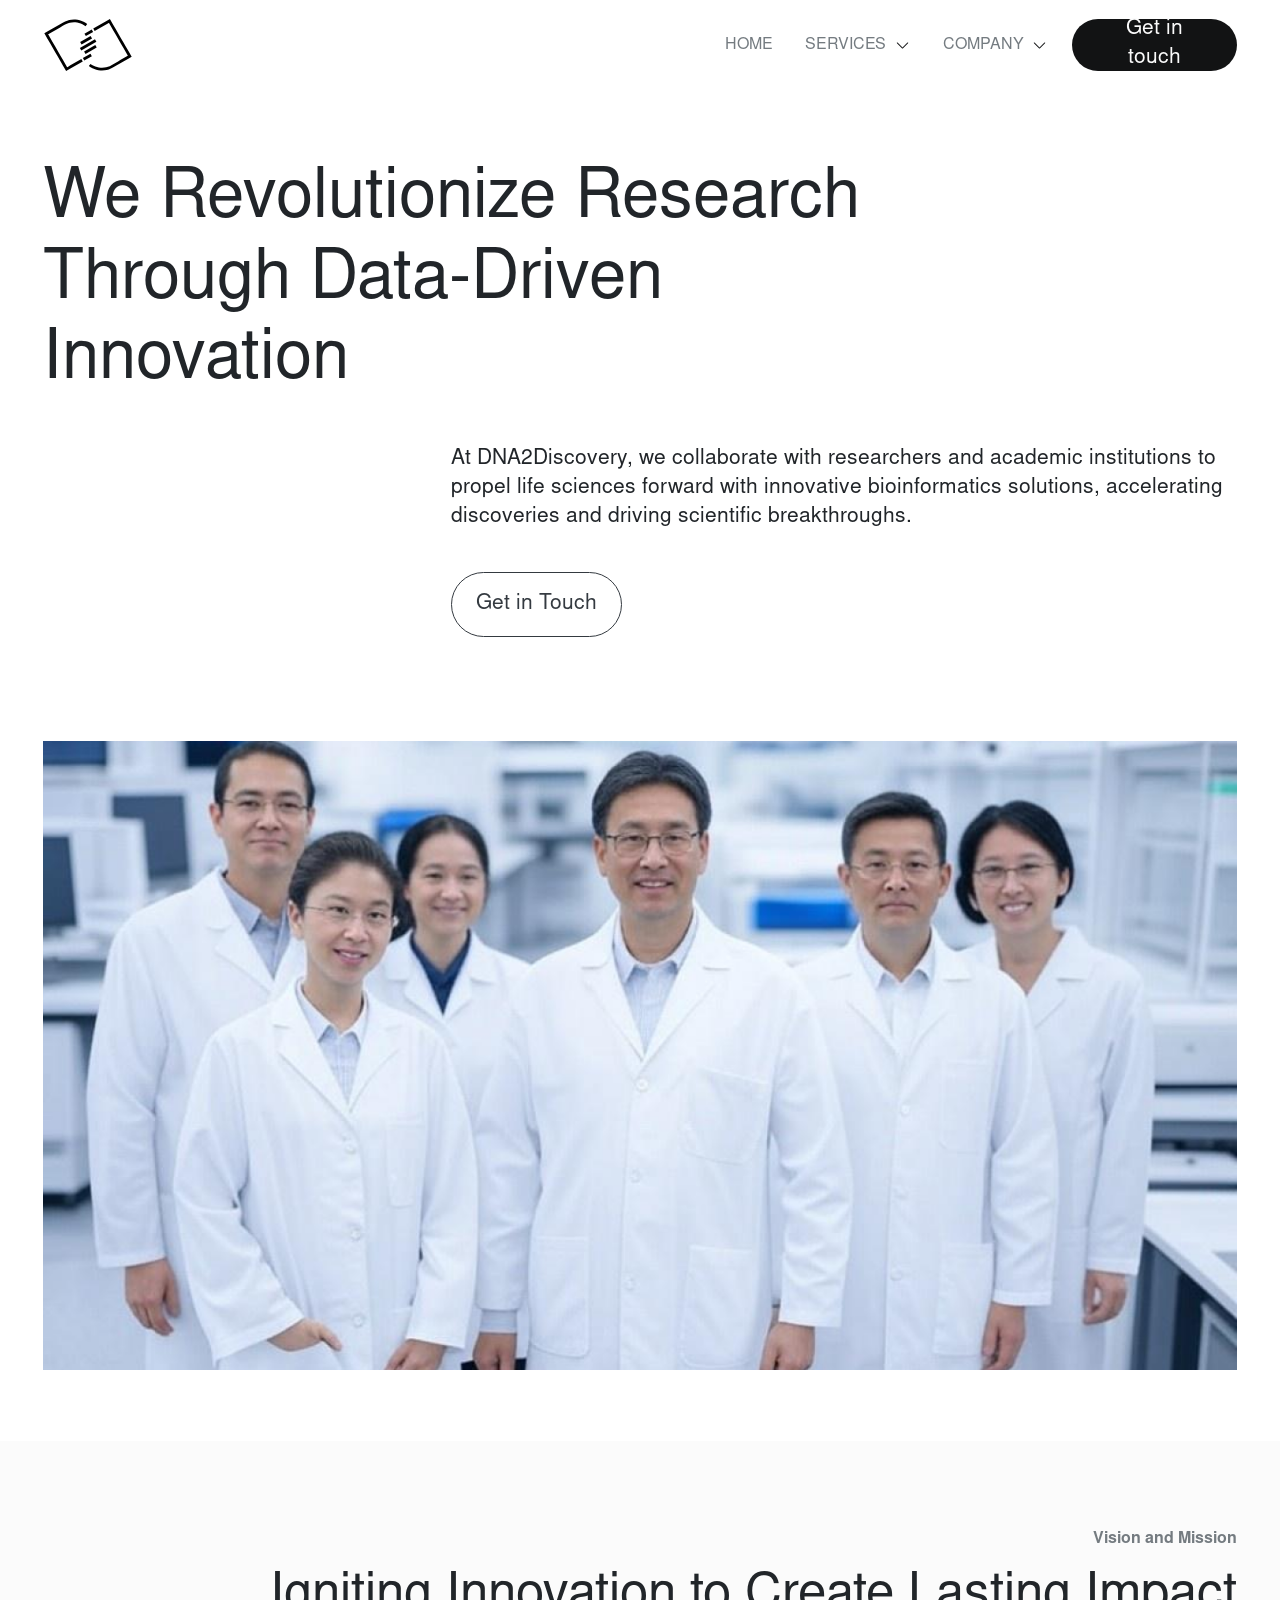
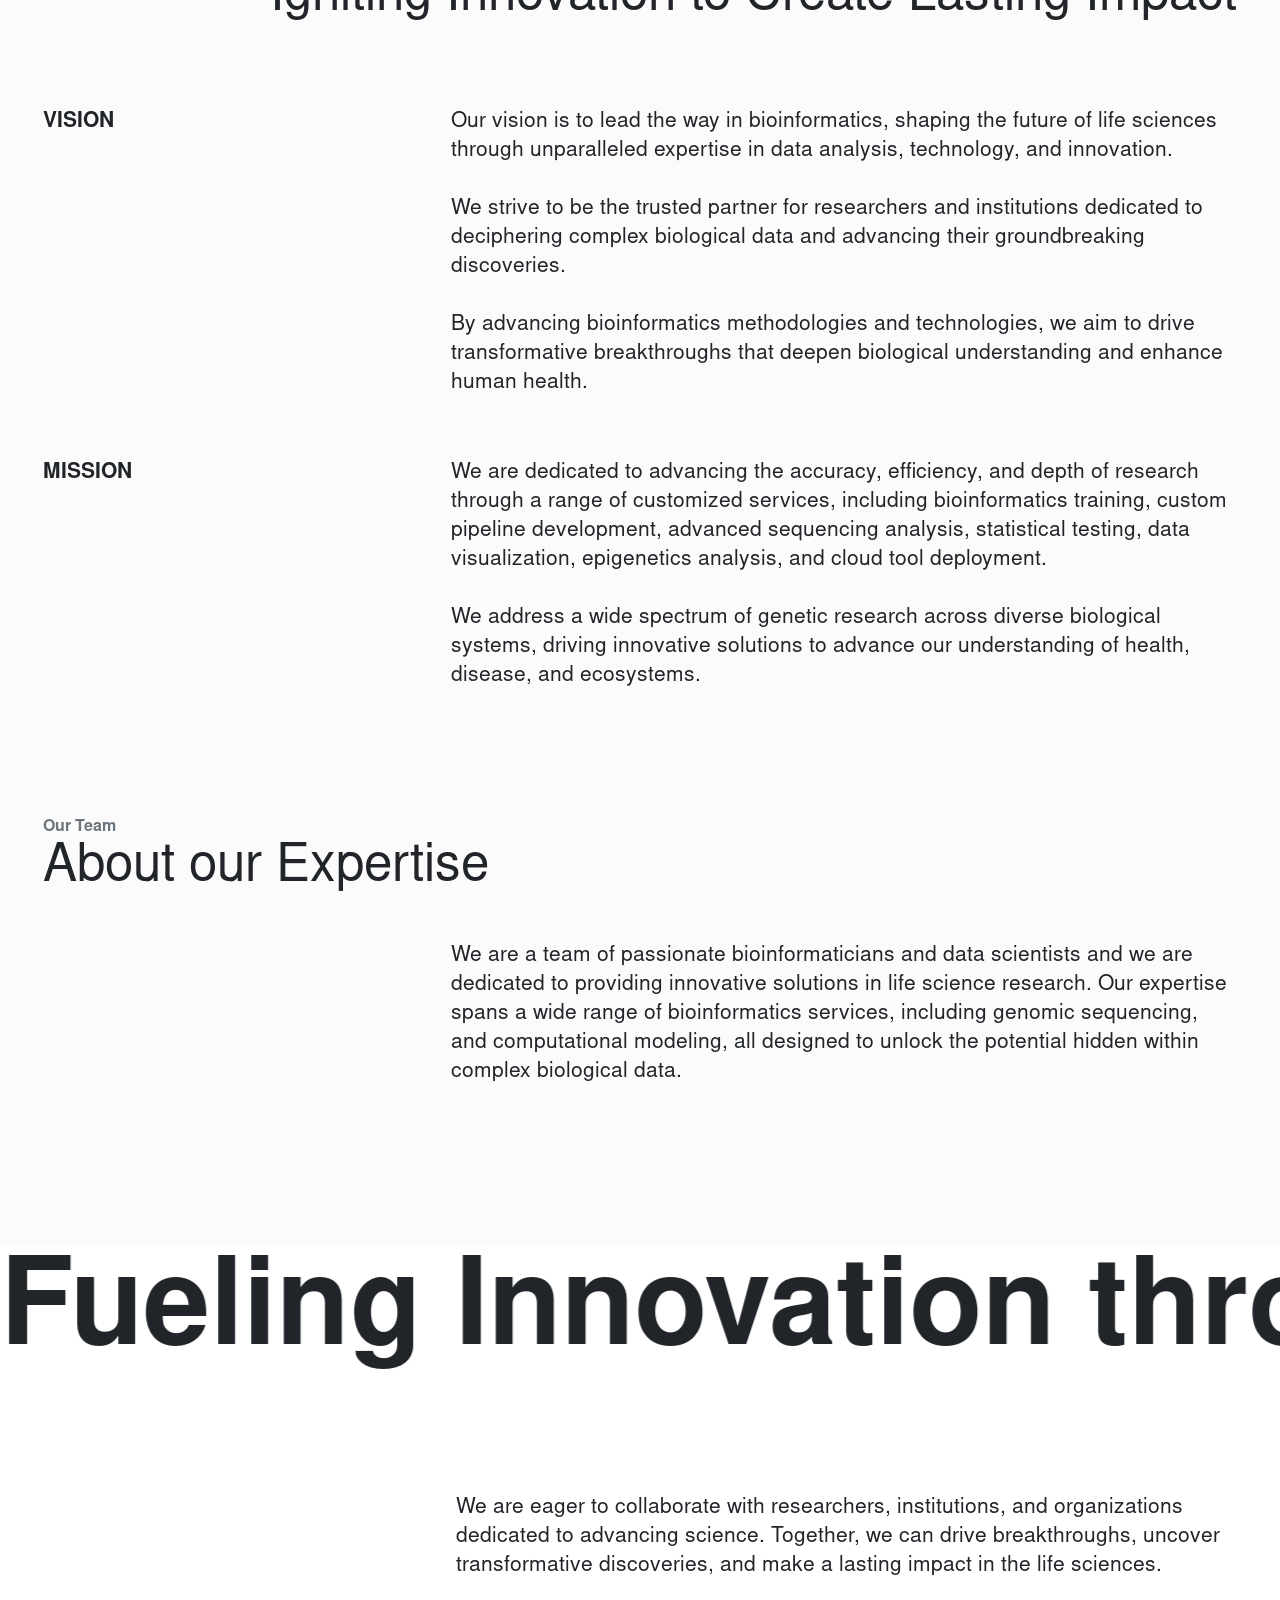
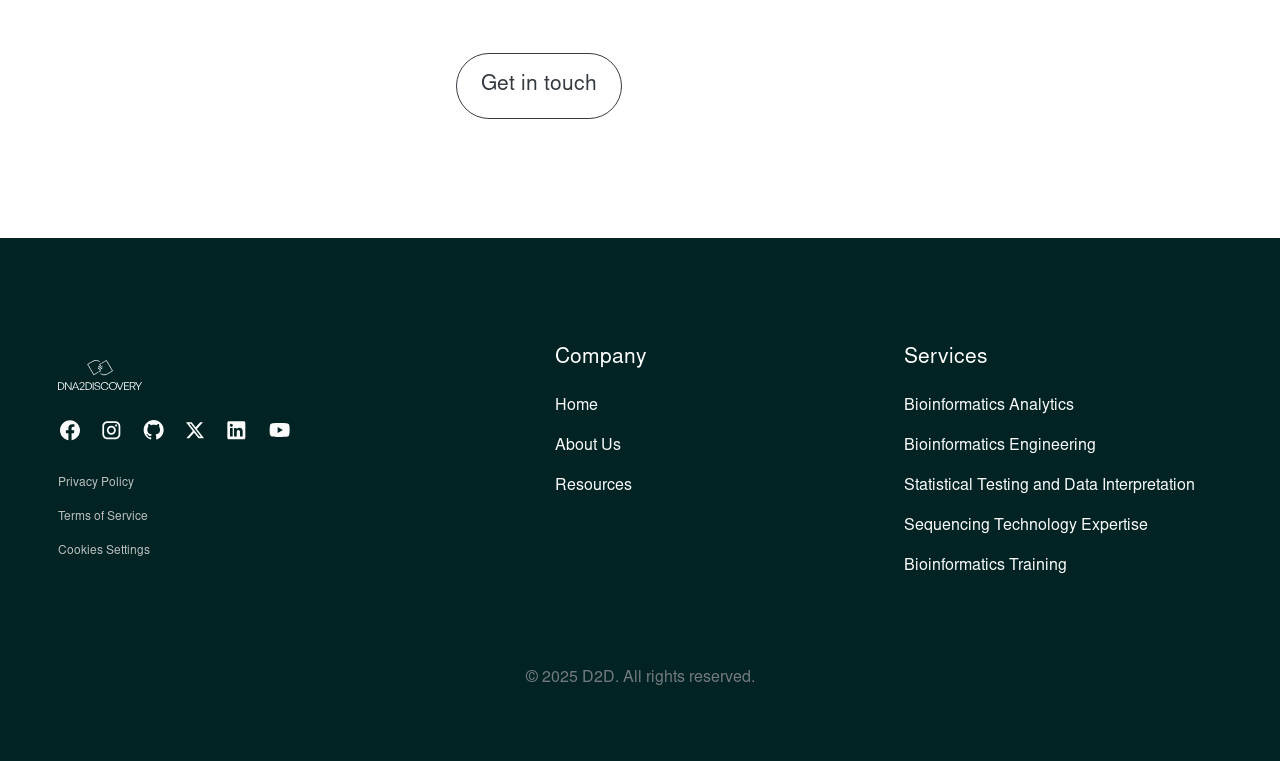
==== commit f7f33d8c: "Deploying latest version 🚀" ====
--- a/aboutus/index.html
+++ b/aboutus/index.html
@@ -28,6 +28,6 @@
 <script src="https://stackpath.bootstrapcdn.com/bootstrap/4.5.2/js/bootstrap.min.js"></script>
 
 
-<script src="./polyfills-FFHMD2TL.js" type="module"></script><script src="./main-YY4ET7BT.js" type="module"></script>
+<script src="./polyfills-FFHMD2TL.js" type="module"></script><script src="./main-SB4WRL22.js" type="module"></script>
 
 <script id="ng-state" type="application/json">{"__nghData__":[{"t":{"0":"t0","1":"t1"},"c":{"0":[],"1":[{"i":"t1","r":1,"t":{"16":"t2","22":"t3","27":"t4","28":"t5"},"c":{"16":[],"22":[],"27":[],"28":[]}}]}},{},{"c":{"2":[{"i":"c4260724257","r":1}]}}]}</script></body></html>
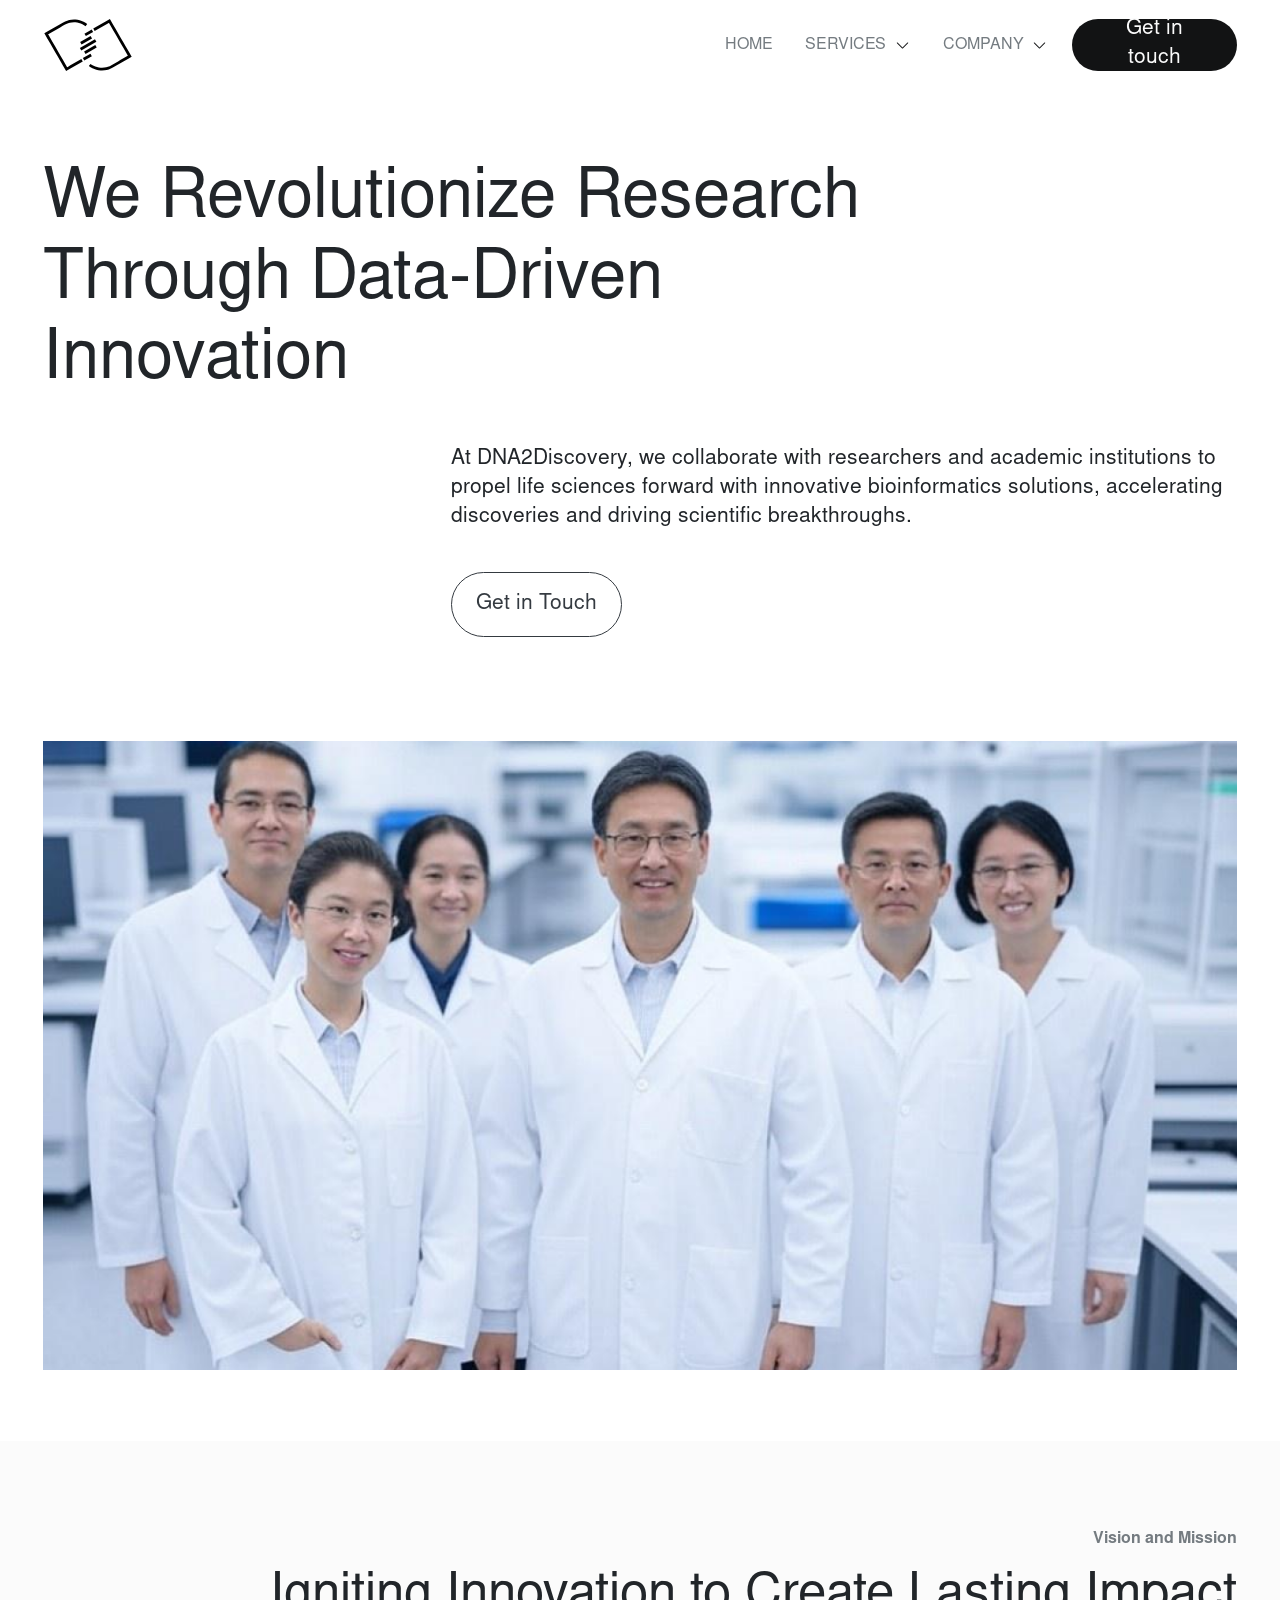
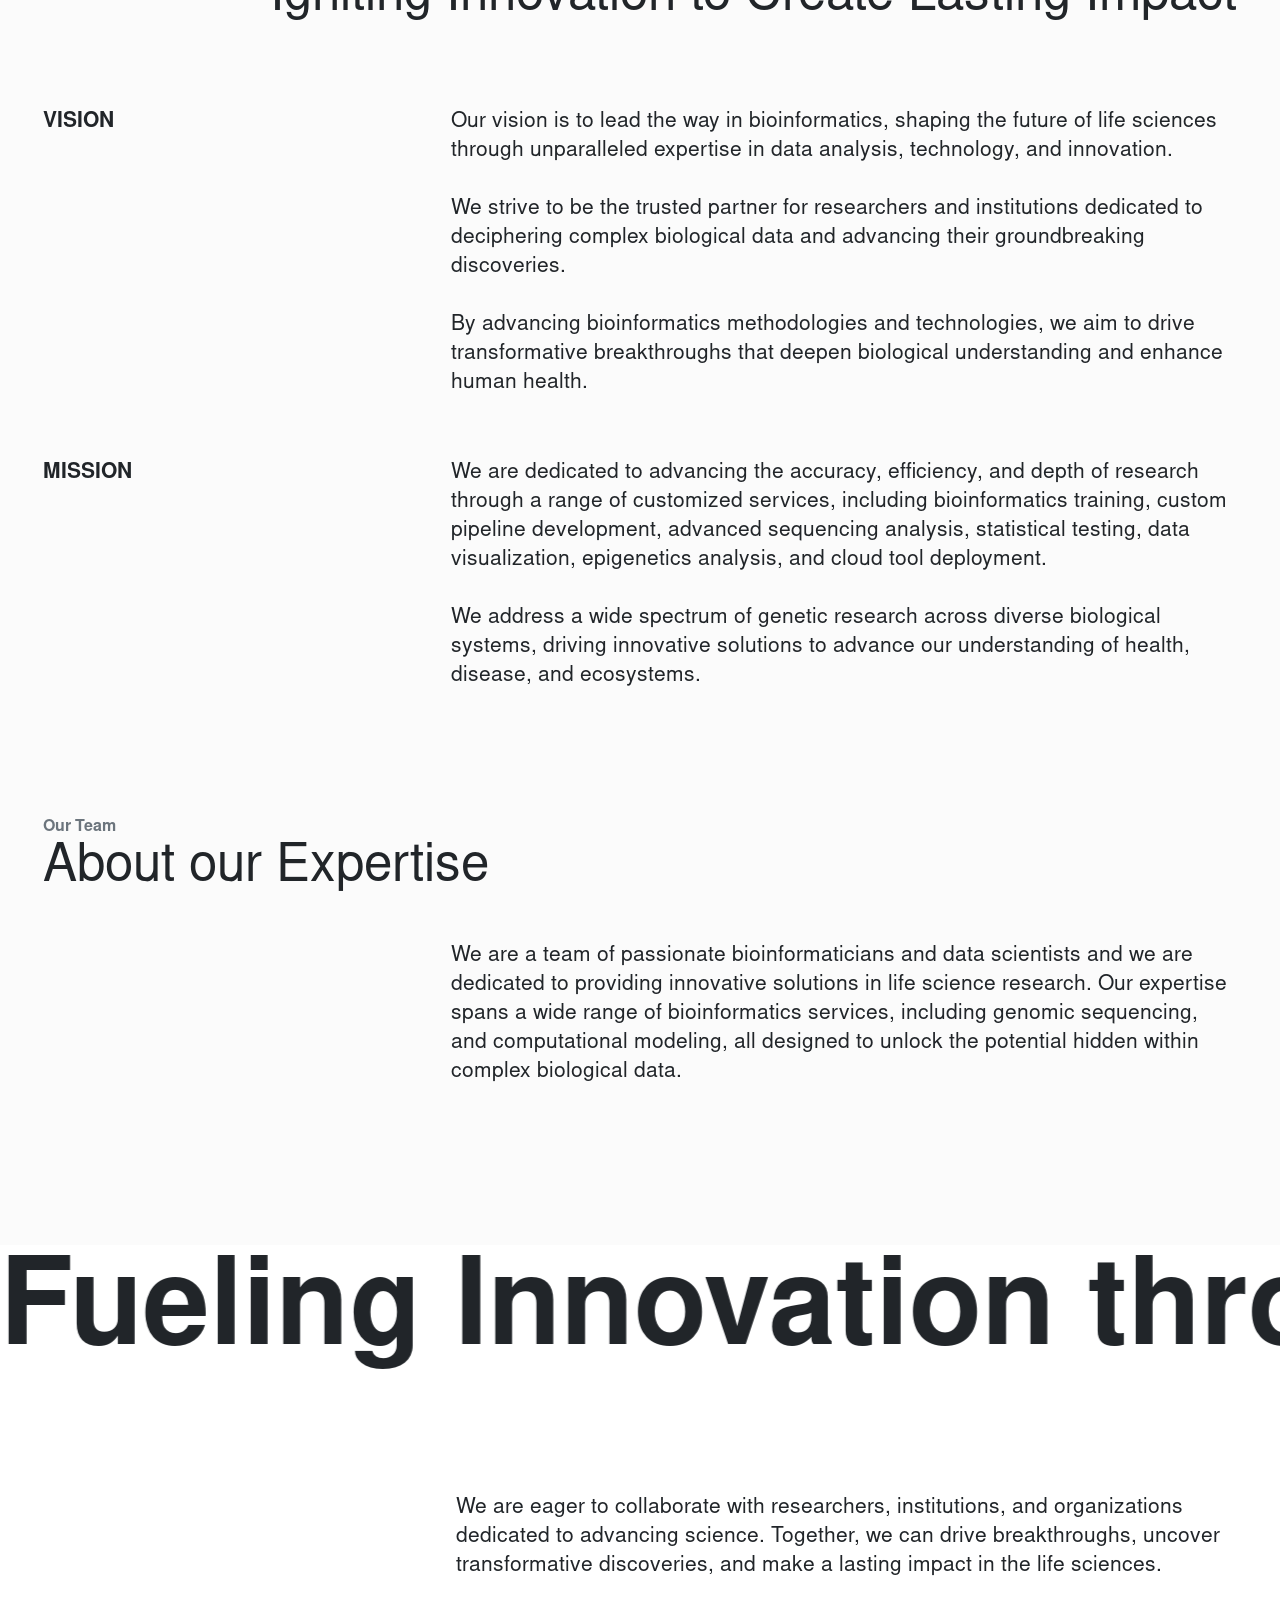
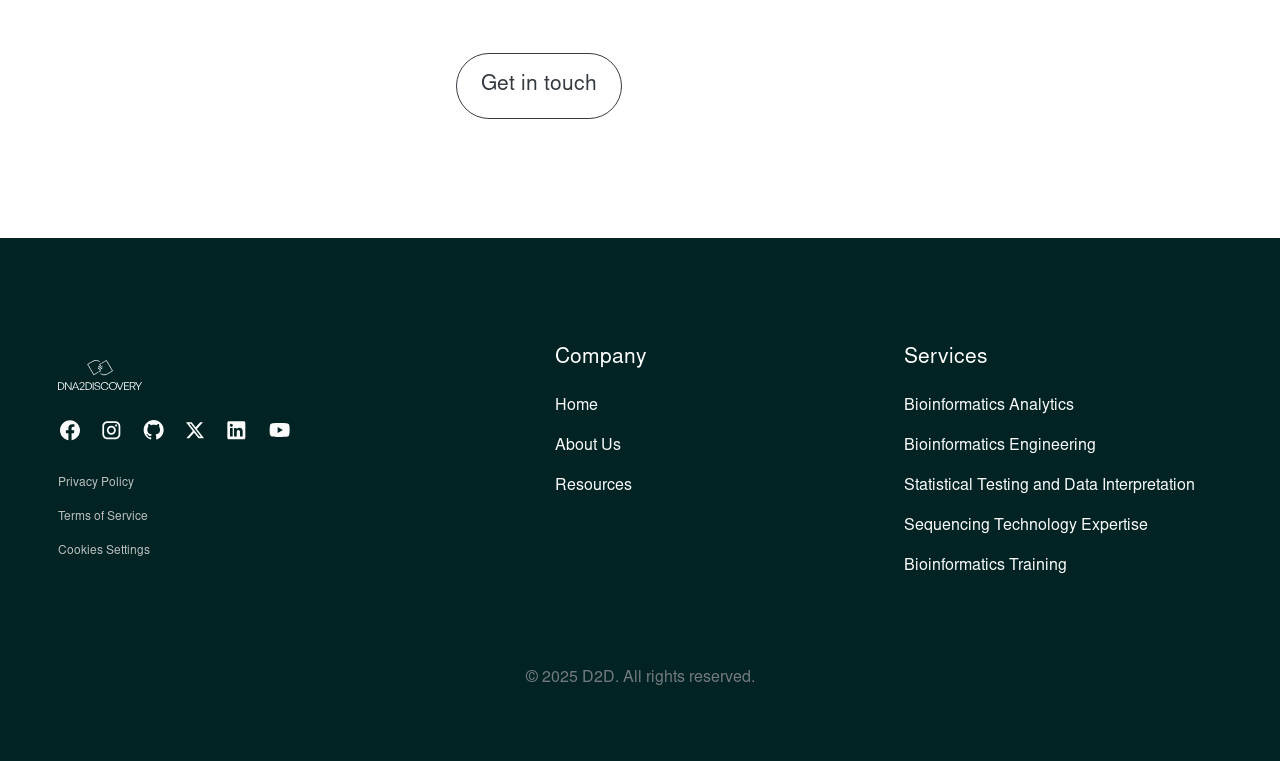
==== commit a3578a11: "Deploying latest version 🚀" ====
--- a/aboutus/index.html
+++ b/aboutus/index.html
@@ -28,6 +28,6 @@
 <script src="https://stackpath.bootstrapcdn.com/bootstrap/4.5.2/js/bootstrap.min.js"></script>
 
 
-<script src="./polyfills-FFHMD2TL.js" type="module"></script><script src="./main-SB4WRL22.js" type="module"></script>
+<script src="./polyfills-FFHMD2TL.js" type="module"></script><script src="./main-WNFAJI4D.js" type="module"></script>
 
 <script id="ng-state" type="application/json">{"__nghData__":[{"t":{"0":"t0","1":"t1"},"c":{"0":[],"1":[{"i":"t1","r":1,"t":{"16":"t2","22":"t3","27":"t4","28":"t5"},"c":{"16":[],"22":[],"27":[],"28":[]}}]}},{},{"c":{"2":[{"i":"c4260724257","r":1}]}}]}</script></body></html>
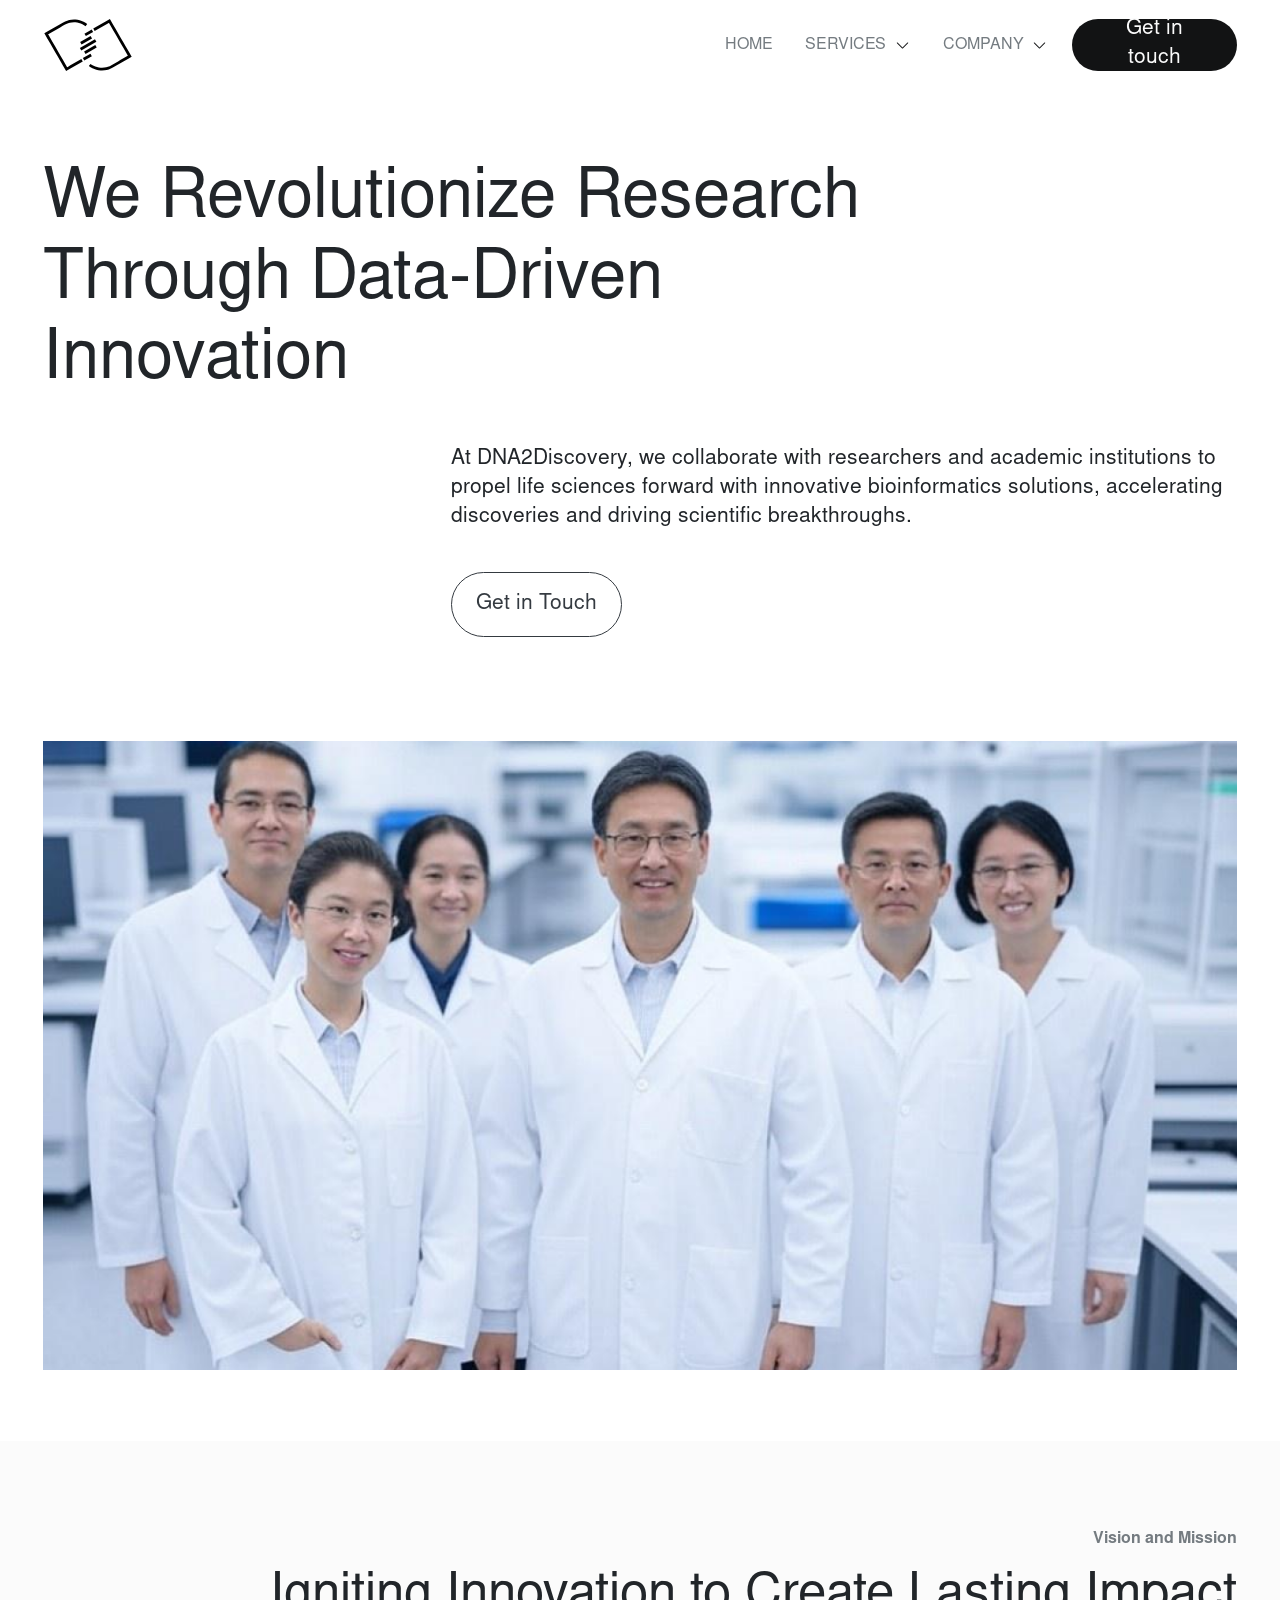
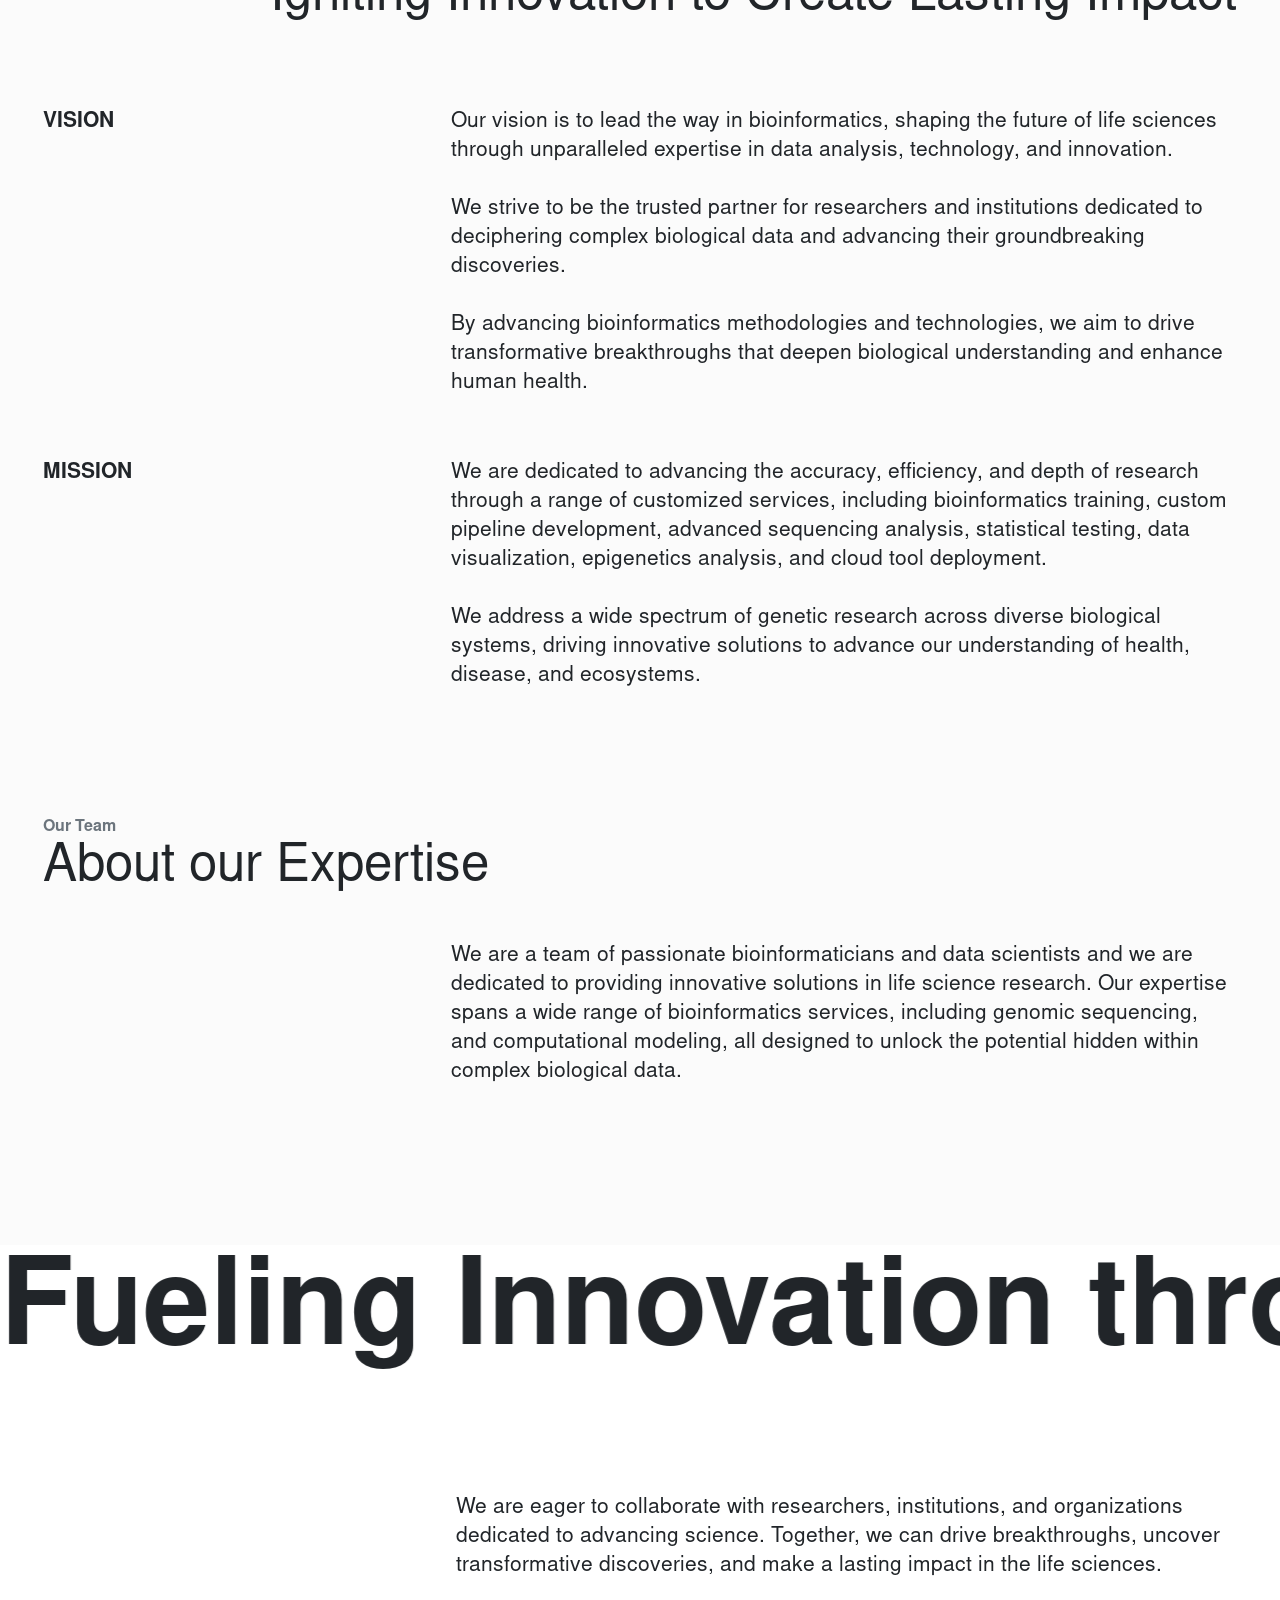
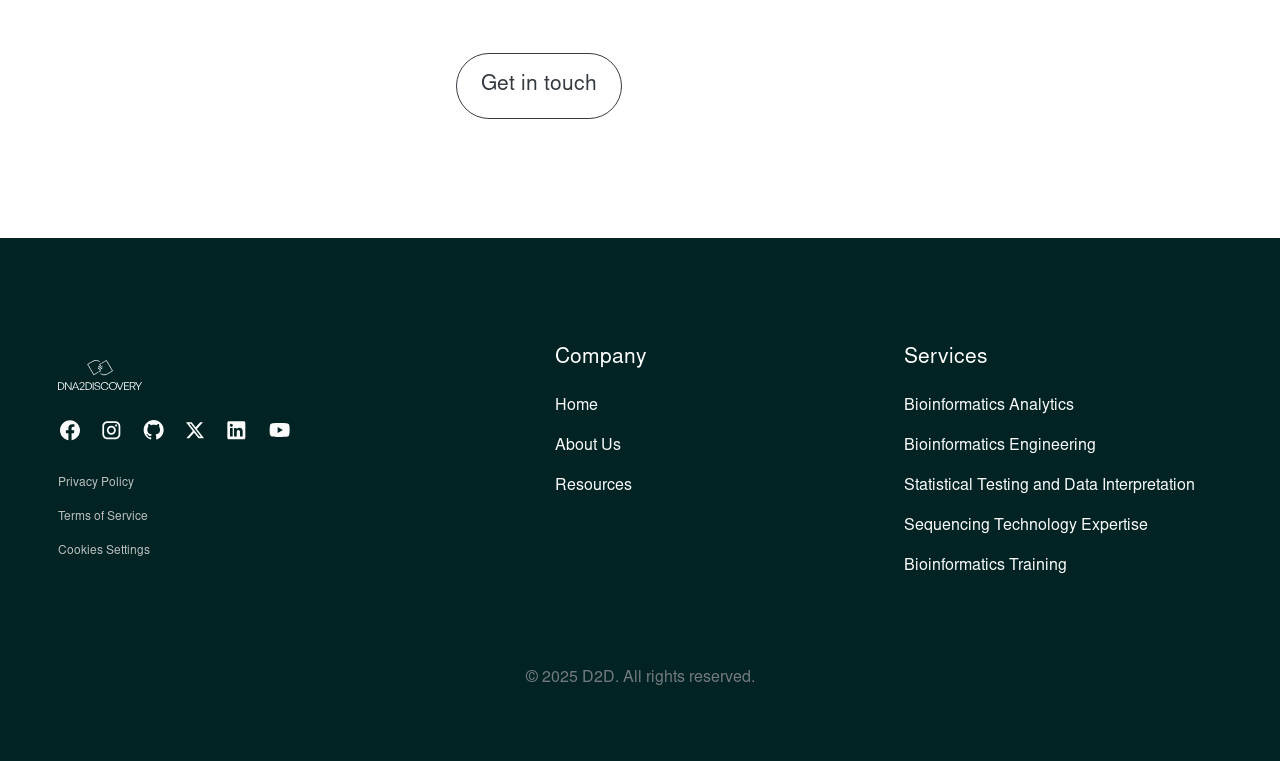
==== commit 521b5419: "Deploying latest version 🚀" ====
--- a/aboutus/index.html
+++ b/aboutus/index.html
@@ -28,6 +28,6 @@
 <script src="https://stackpath.bootstrapcdn.com/bootstrap/4.5.2/js/bootstrap.min.js"></script>
 
 
-<script src="./polyfills-FFHMD2TL.js" type="module"></script><script src="./main-WNFAJI4D.js" type="module"></script>
+<script src="./polyfills-FFHMD2TL.js" type="module"></script><script src="./main-3K5QPFFO.js" type="module"></script>
 
 <script id="ng-state" type="application/json">{"__nghData__":[{"t":{"0":"t0","1":"t1"},"c":{"0":[],"1":[{"i":"t1","r":1,"t":{"16":"t2","22":"t3","27":"t4","28":"t5"},"c":{"16":[],"22":[],"27":[],"28":[]}}]}},{},{"c":{"2":[{"i":"c4260724257","r":1}]}}]}</script></body></html>
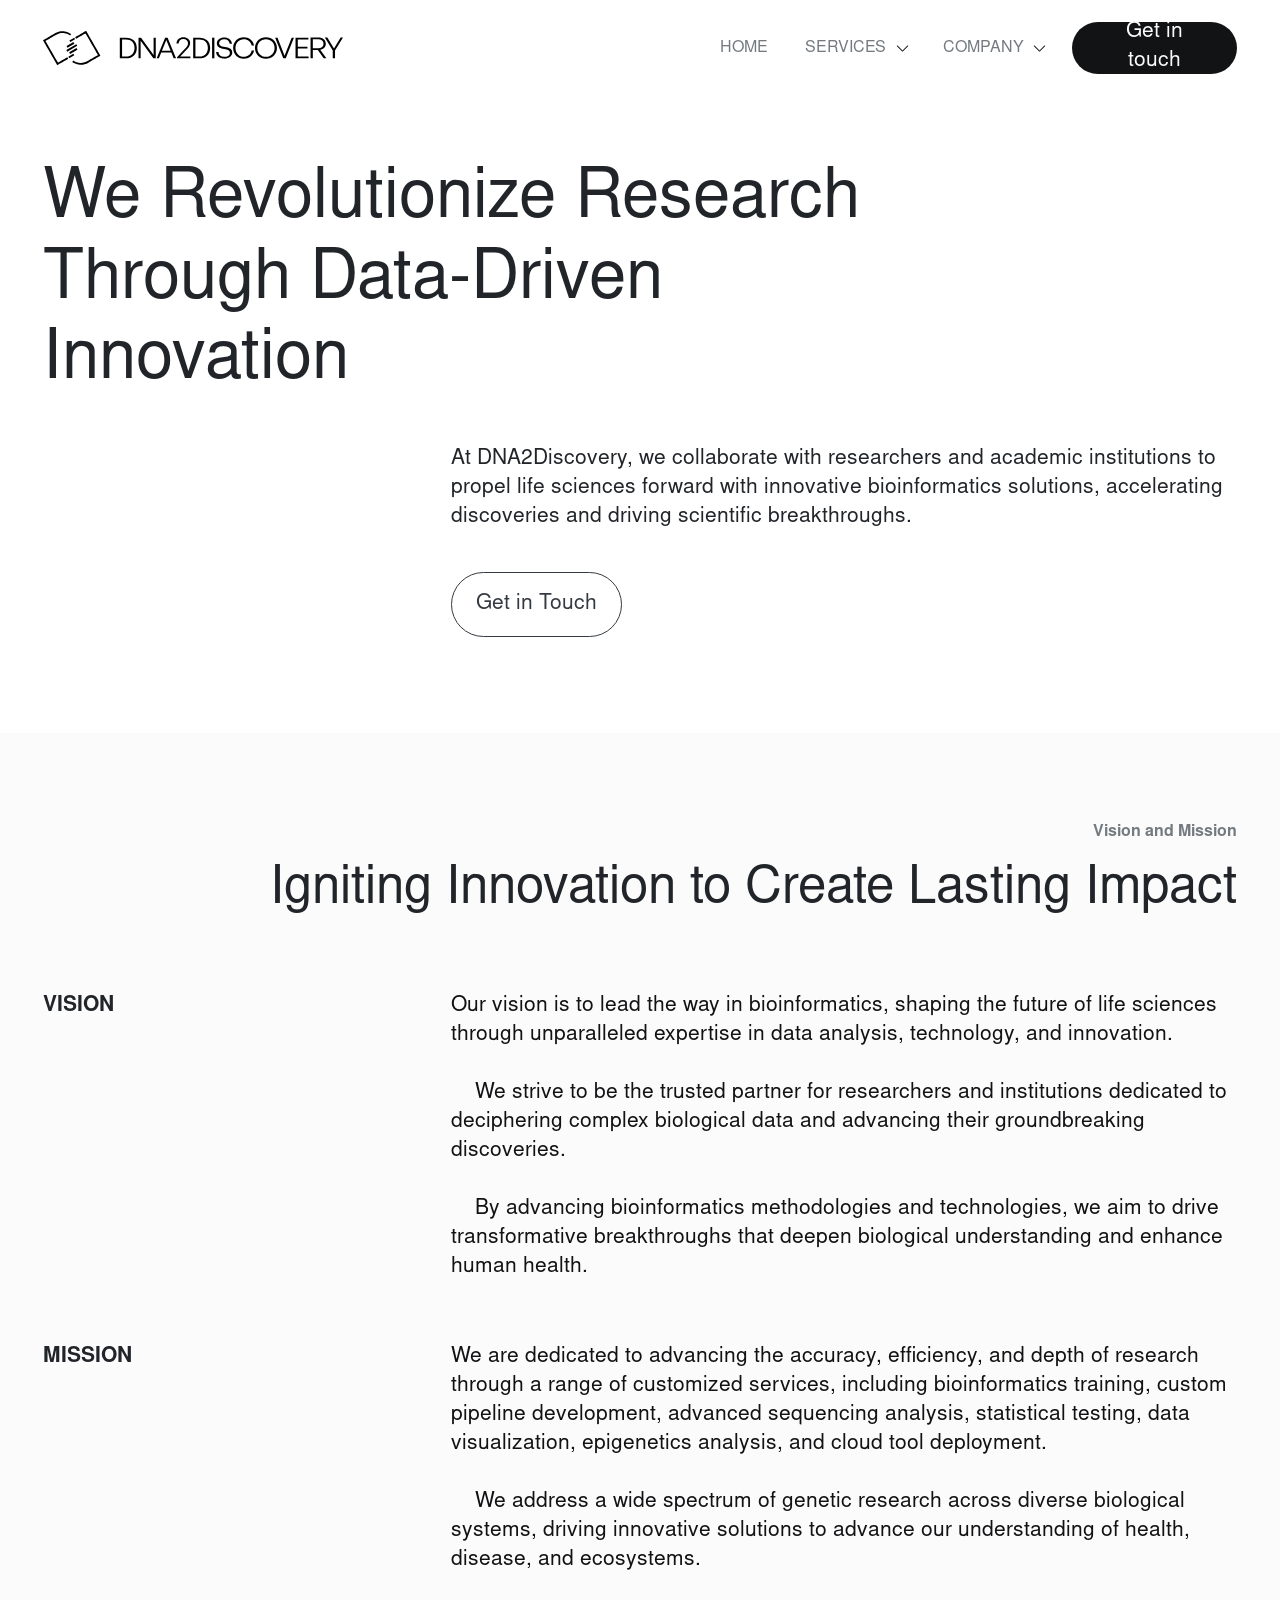
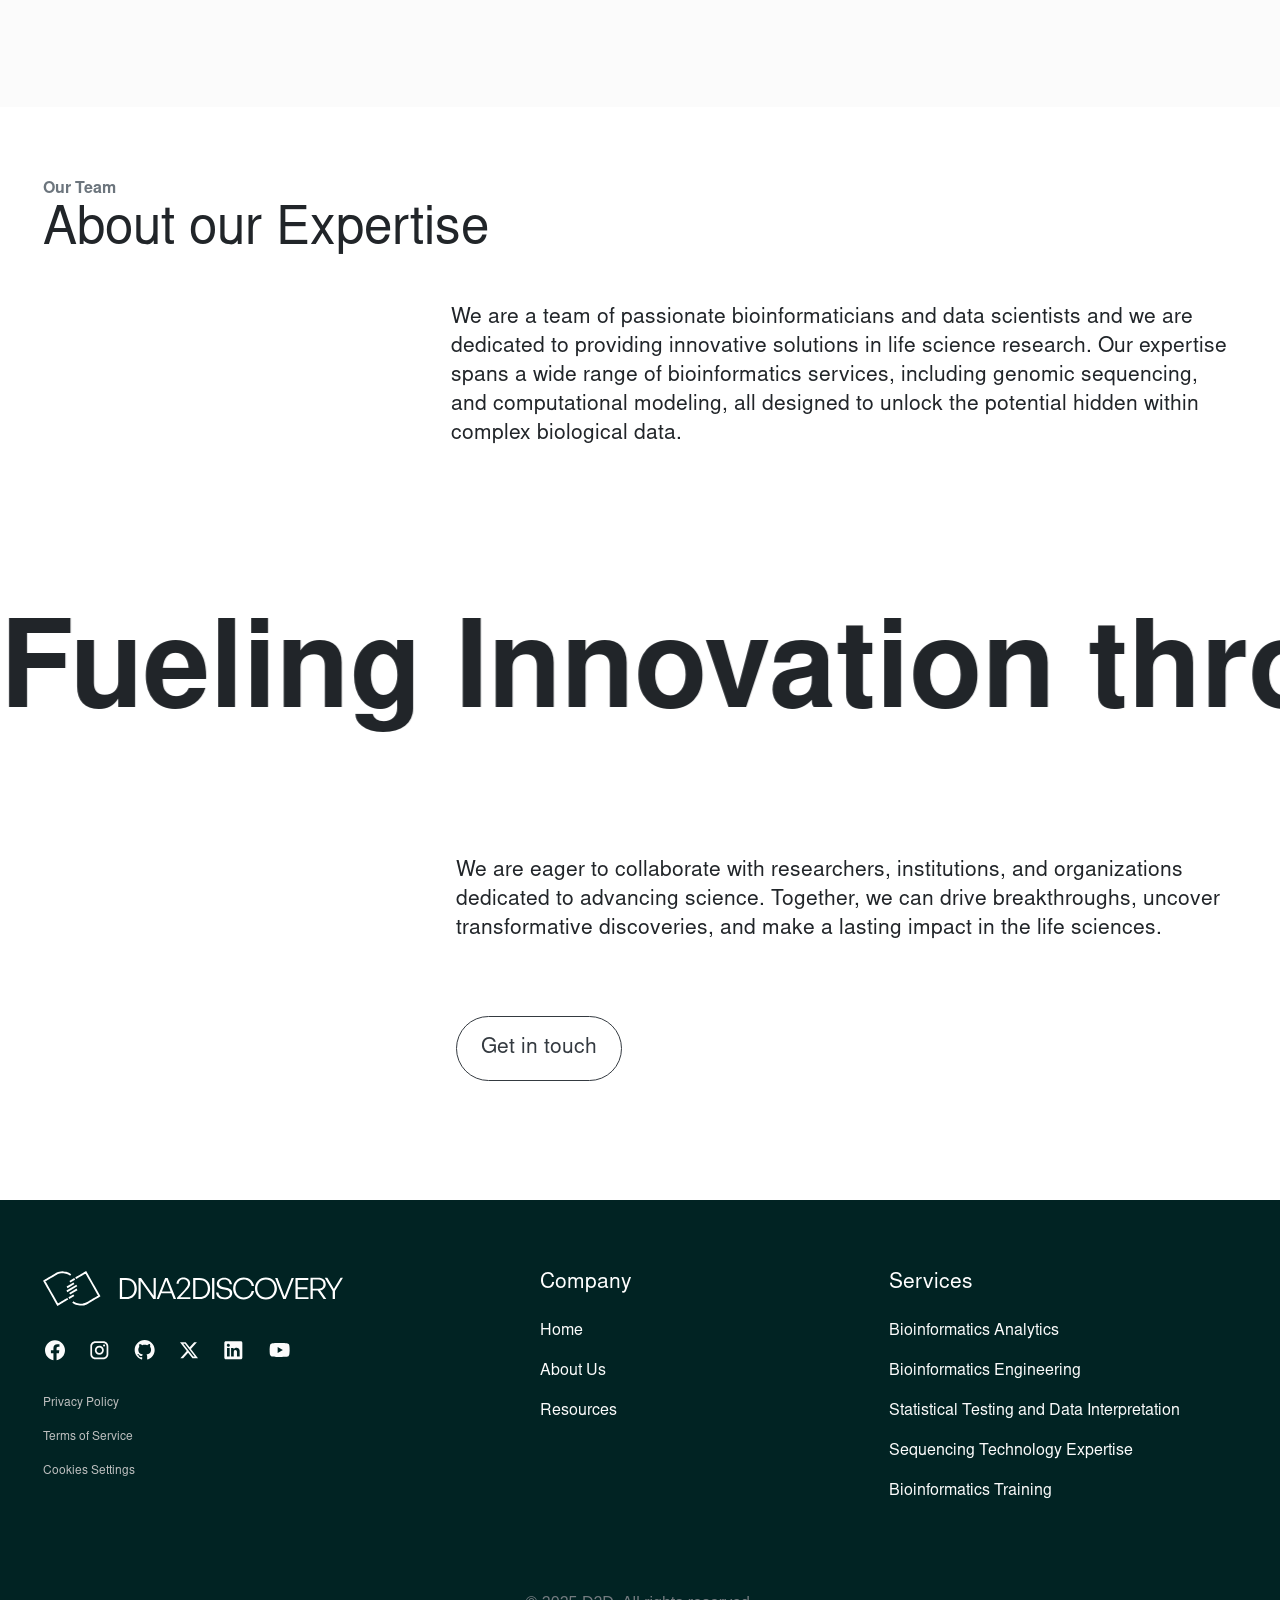
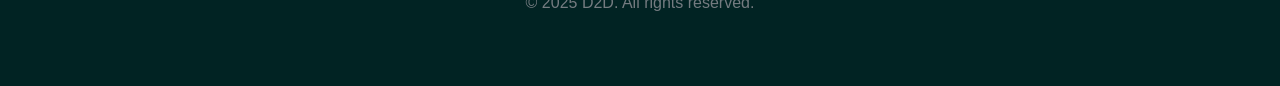
==== commit 56ee9be7: "Deploying latest version 🚀" ====
--- a/aboutus/index.html
+++ b/aboutus/index.html
@@ -1,33 +1,33 @@
 <!DOCTYPE html><html lang="en" data-beasties-container><head><link rel="preconnect" href="https://fonts.gstatic.com" crossorigin>
   <meta charset="utf-8">
   <meta name="viewport" content="width=device-width, initial-scale=1, maximum-scale=1, user-scalable=no">
-  <title>D2dWebsite</title>
+  <title>D2D</title>
   <base href="/">
   <meta name="viewport" content="width=device-width, initial-scale=1">
   <link rel="stylesheet" href="https://cdn.jsdelivr.net/npm/bootstrap@4.6.2/dist/css/bootstrap.min.css" integrity="sha384-xOolHFLEh07PJGoPkLv1IbcEPTNtaed2xpHsD9ESMhqIYd0nLMwNLD69Npy4HI+N" crossorigin="anonymous">
   <link rel="stylesheet" href="https://cdn.jsdelivr.net/npm/bootstrap-icons/font/bootstrap-icons.css">
   <link rel="stylesheet" href="https://cdnjs.cloudflare.com/ajax/libs/font-awesome/6.5.1/css/all.min.css">
-  <link rel="icon" type="image/x-icon" href="favicon.ico">
+  <link rel="icon" type="image/svg" href="assets/images/Logomark-Color.svg">
   <style>@font-face{font-family:'Roboto';font-style:normal;font-weight:300;font-stretch:100%;font-display:swap;src:url(https://fonts.gstatic.com/s/roboto/v47/KFO7CnqEu92Fr1ME7kSn66aGLdTylUAMa3GUBGEe.woff2) format('woff2');unicode-range:U+0460-052F, U+1C80-1C8A, U+20B4, U+2DE0-2DFF, U+A640-A69F, U+FE2E-FE2F;}@font-face{font-family:'Roboto';font-style:normal;font-weight:300;font-stretch:100%;font-display:swap;src:url(https://fonts.gstatic.com/s/roboto/v47/KFO7CnqEu92Fr1ME7kSn66aGLdTylUAMa3iUBGEe.woff2) format('woff2');unicode-range:U+0301, U+0400-045F, U+0490-0491, U+04B0-04B1, U+2116;}@font-face{font-family:'Roboto';font-style:normal;font-weight:300;font-stretch:100%;font-display:swap;src:url(https://fonts.gstatic.com/s/roboto/v47/KFO7CnqEu92Fr1ME7kSn66aGLdTylUAMa3CUBGEe.woff2) format('woff2');unicode-range:U+1F00-1FFF;}@font-face{font-family:'Roboto';font-style:normal;font-weight:300;font-stretch:100%;font-display:swap;src:url(https://fonts.gstatic.com/s/roboto/v47/KFO7CnqEu92Fr1ME7kSn66aGLdTylUAMa3-UBGEe.woff2) format('woff2');unicode-range:U+0370-0377, U+037A-037F, U+0384-038A, U+038C, U+038E-03A1, U+03A3-03FF;}@font-face{font-family:'Roboto';font-style:normal;font-weight:300;font-stretch:100%;font-display:swap;src:url(https://fonts.gstatic.com/s/roboto/v47/KFO7CnqEu92Fr1ME7kSn66aGLdTylUAMawCUBGEe.woff2) format('woff2');unicode-range:U+0302-0303, U+0305, U+0307-0308, U+0310, U+0312, U+0315, U+031A, U+0326-0327, U+032C, U+032F-0330, U+0332-0333, U+0338, U+033A, U+0346, U+034D, U+0391-03A1, U+03A3-03A9, U+03B1-03C9, U+03D1, U+03D5-03D6, U+03F0-03F1, U+03F4-03F5, U+2016-2017, U+2034-2038, U+203C, U+2040, U+2043, U+2047, U+2050, U+2057, U+205F, U+2070-2071, U+2074-208E, U+2090-209C, U+20D0-20DC, U+20E1, U+20E5-20EF, U+2100-2112, U+2114-2115, U+2117-2121, U+2123-214F, U+2190, U+2192, U+2194-21AE, U+21B0-21E5, U+21F1-21F2, U+21F4-2211, U+2213-2214, U+2216-22FF, U+2308-230B, U+2310, U+2319, U+231C-2321, U+2336-237A, U+237C, U+2395, U+239B-23B7, U+23D0, U+23DC-23E1, U+2474-2475, U+25AF, U+25B3, U+25B7, U+25BD, U+25C1, U+25CA, U+25CC, U+25FB, U+266D-266F, U+27C0-27FF, U+2900-2AFF, U+2B0E-2B11, U+2B30-2B4C, U+2BFE, U+3030, U+FF5B, U+FF5D, U+1D400-1D7FF, U+1EE00-1EEFF;}@font-face{font-family:'Roboto';font-style:normal;font-weight:300;font-stretch:100%;font-display:swap;src:url(https://fonts.gstatic.com/s/roboto/v47/KFO7CnqEu92Fr1ME7kSn66aGLdTylUAMaxKUBGEe.woff2) format('woff2');unicode-range:U+0001-000C, U+000E-001F, U+007F-009F, U+20DD-20E0, U+20E2-20E4, U+2150-218F, U+2190, U+2192, U+2194-2199, U+21AF, U+21E6-21F0, U+21F3, U+2218-2219, U+2299, U+22C4-22C6, U+2300-243F, U+2440-244A, U+2460-24FF, U+25A0-27BF, U+2800-28FF, U+2921-2922, U+2981, U+29BF, U+29EB, U+2B00-2BFF, U+4DC0-4DFF, U+FFF9-FFFB, U+10140-1018E, U+10190-1019C, U+101A0, U+101D0-101FD, U+102E0-102FB, U+10E60-10E7E, U+1D2C0-1D2D3, U+1D2E0-1D37F, U+1F000-1F0FF, U+1F100-1F1AD, U+1F1E6-1F1FF, U+1F30D-1F30F, U+1F315, U+1F31C, U+1F31E, U+1F320-1F32C, U+1F336, U+1F378, U+1F37D, U+1F382, U+1F393-1F39F, U+1F3A7-1F3A8, U+1F3AC-1F3AF, U+1F3C2, U+1F3C4-1F3C6, U+1F3CA-1F3CE, U+1F3D4-1F3E0, U+1F3ED, U+1F3F1-1F3F3, U+1F3F5-1F3F7, U+1F408, U+1F415, U+1F41F, U+1F426, U+1F43F, U+1F441-1F442, U+1F444, U+1F446-1F449, U+1F44C-1F44E, U+1F453, U+1F46A, U+1F47D, U+1F4A3, U+1F4B0, U+1F4B3, U+1F4B9, U+1F4BB, U+1F4BF, U+1F4C8-1F4CB, U+1F4D6, U+1F4DA, U+1F4DF, U+1F4E3-1F4E6, U+1F4EA-1F4ED, U+1F4F7, U+1F4F9-1F4FB, U+1F4FD-1F4FE, U+1F503, U+1F507-1F50B, U+1F50D, U+1F512-1F513, U+1F53E-1F54A, U+1F54F-1F5FA, U+1F610, U+1F650-1F67F, U+1F687, U+1F68D, U+1F691, U+1F694, U+1F698, U+1F6AD, U+1F6B2, U+1F6B9-1F6BA, U+1F6BC, U+1F6C6-1F6CF, U+1F6D3-1F6D7, U+1F6E0-1F6EA, U+1F6F0-1F6F3, U+1F6F7-1F6FC, U+1F700-1F7FF, U+1F800-1F80B, U+1F810-1F847, U+1F850-1F859, U+1F860-1F887, U+1F890-1F8AD, U+1F8B0-1F8BB, U+1F8C0-1F8C1, U+1F900-1F90B, U+1F93B, U+1F946, U+1F984, U+1F996, U+1F9E9, U+1FA00-1FA6F, U+1FA70-1FA7C, U+1FA80-1FA89, U+1FA8F-1FAC6, U+1FACE-1FADC, U+1FADF-1FAE9, U+1FAF0-1FAF8, U+1FB00-1FBFF;}@font-face{font-family:'Roboto';font-style:normal;font-weight:300;font-stretch:100%;font-display:swap;src:url(https://fonts.gstatic.com/s/roboto/v47/KFO7CnqEu92Fr1ME7kSn66aGLdTylUAMa3OUBGEe.woff2) format('woff2');unicode-range:U+0102-0103, U+0110-0111, U+0128-0129, U+0168-0169, U+01A0-01A1, U+01AF-01B0, U+0300-0301, U+0303-0304, U+0308-0309, U+0323, U+0329, U+1EA0-1EF9, U+20AB;}@font-face{font-family:'Roboto';font-style:normal;font-weight:300;font-stretch:100%;font-display:swap;src:url(https://fonts.gstatic.com/s/roboto/v47/KFO7CnqEu92Fr1ME7kSn66aGLdTylUAMa3KUBGEe.woff2) format('woff2');unicode-range:U+0100-02BA, U+02BD-02C5, U+02C7-02CC, U+02CE-02D7, U+02DD-02FF, U+0304, U+0308, U+0329, U+1D00-1DBF, U+1E00-1E9F, U+1EF2-1EFF, U+2020, U+20A0-20AB, U+20AD-20C0, U+2113, U+2C60-2C7F, U+A720-A7FF;}@font-face{font-family:'Roboto';font-style:normal;font-weight:300;font-stretch:100%;font-display:swap;src:url(https://fonts.gstatic.com/s/roboto/v47/KFO7CnqEu92Fr1ME7kSn66aGLdTylUAMa3yUBA.woff2) format('woff2');unicode-range:U+0000-00FF, U+0131, U+0152-0153, U+02BB-02BC, U+02C6, U+02DA, U+02DC, U+0304, U+0308, U+0329, U+2000-206F, U+20AC, U+2122, U+2191, U+2193, U+2212, U+2215, U+FEFF, U+FFFD;}@font-face{font-family:'Roboto';font-style:normal;font-weight:400;font-stretch:100%;font-display:swap;src:url(https://fonts.gstatic.com/s/roboto/v47/KFO7CnqEu92Fr1ME7kSn66aGLdTylUAMa3GUBGEe.woff2) format('woff2');unicode-range:U+0460-052F, U+1C80-1C8A, U+20B4, U+2DE0-2DFF, U+A640-A69F, U+FE2E-FE2F;}@font-face{font-family:'Roboto';font-style:normal;font-weight:400;font-stretch:100%;font-display:swap;src:url(https://fonts.gstatic.com/s/roboto/v47/KFO7CnqEu92Fr1ME7kSn66aGLdTylUAMa3iUBGEe.woff2) format('woff2');unicode-range:U+0301, U+0400-045F, U+0490-0491, U+04B0-04B1, U+2116;}@font-face{font-family:'Roboto';font-style:normal;font-weight:400;font-stretch:100%;font-display:swap;src:url(https://fonts.gstatic.com/s/roboto/v47/KFO7CnqEu92Fr1ME7kSn66aGLdTylUAMa3CUBGEe.woff2) format('woff2');unicode-range:U+1F00-1FFF;}@font-face{font-family:'Roboto';font-style:normal;font-weight:400;font-stretch:100%;font-display:swap;src:url(https://fonts.gstatic.com/s/roboto/v47/KFO7CnqEu92Fr1ME7kSn66aGLdTylUAMa3-UBGEe.woff2) format('woff2');unicode-range:U+0370-0377, U+037A-037F, U+0384-038A, U+038C, U+038E-03A1, U+03A3-03FF;}@font-face{font-family:'Roboto';font-style:normal;font-weight:400;font-stretch:100%;font-display:swap;src:url(https://fonts.gstatic.com/s/roboto/v47/KFO7CnqEu92Fr1ME7kSn66aGLdTylUAMawCUBGEe.woff2) format('woff2');unicode-range:U+0302-0303, U+0305, U+0307-0308, U+0310, U+0312, U+0315, U+031A, U+0326-0327, U+032C, U+032F-0330, U+0332-0333, U+0338, U+033A, U+0346, U+034D, U+0391-03A1, U+03A3-03A9, U+03B1-03C9, U+03D1, U+03D5-03D6, U+03F0-03F1, U+03F4-03F5, U+2016-2017, U+2034-2038, U+203C, U+2040, U+2043, U+2047, U+2050, U+2057, U+205F, U+2070-2071, U+2074-208E, U+2090-209C, U+20D0-20DC, U+20E1, U+20E5-20EF, U+2100-2112, U+2114-2115, U+2117-2121, U+2123-214F, U+2190, U+2192, U+2194-21AE, U+21B0-21E5, U+21F1-21F2, U+21F4-2211, U+2213-2214, U+2216-22FF, U+2308-230B, U+2310, U+2319, U+231C-2321, U+2336-237A, U+237C, U+2395, U+239B-23B7, U+23D0, U+23DC-23E1, U+2474-2475, U+25AF, U+25B3, U+25B7, U+25BD, U+25C1, U+25CA, U+25CC, U+25FB, U+266D-266F, U+27C0-27FF, U+2900-2AFF, U+2B0E-2B11, U+2B30-2B4C, U+2BFE, U+3030, U+FF5B, U+FF5D, U+1D400-1D7FF, U+1EE00-1EEFF;}@font-face{font-family:'Roboto';font-style:normal;font-weight:400;font-stretch:100%;font-display:swap;src:url(https://fonts.gstatic.com/s/roboto/v47/KFO7CnqEu92Fr1ME7kSn66aGLdTylUAMaxKUBGEe.woff2) format('woff2');unicode-range:U+0001-000C, U+000E-001F, U+007F-009F, U+20DD-20E0, U+20E2-20E4, U+2150-218F, U+2190, U+2192, U+2194-2199, U+21AF, U+21E6-21F0, U+21F3, U+2218-2219, U+2299, U+22C4-22C6, U+2300-243F, U+2440-244A, U+2460-24FF, U+25A0-27BF, U+2800-28FF, U+2921-2922, U+2981, U+29BF, U+29EB, U+2B00-2BFF, U+4DC0-4DFF, U+FFF9-FFFB, U+10140-1018E, U+10190-1019C, U+101A0, U+101D0-101FD, U+102E0-102FB, U+10E60-10E7E, U+1D2C0-1D2D3, U+1D2E0-1D37F, U+1F000-1F0FF, U+1F100-1F1AD, U+1F1E6-1F1FF, U+1F30D-1F30F, U+1F315, U+1F31C, U+1F31E, U+1F320-1F32C, U+1F336, U+1F378, U+1F37D, U+1F382, U+1F393-1F39F, U+1F3A7-1F3A8, U+1F3AC-1F3AF, U+1F3C2, U+1F3C4-1F3C6, U+1F3CA-1F3CE, U+1F3D4-1F3E0, U+1F3ED, U+1F3F1-1F3F3, U+1F3F5-1F3F7, U+1F408, U+1F415, U+1F41F, U+1F426, U+1F43F, U+1F441-1F442, U+1F444, U+1F446-1F449, U+1F44C-1F44E, U+1F453, U+1F46A, U+1F47D, U+1F4A3, U+1F4B0, U+1F4B3, U+1F4B9, U+1F4BB, U+1F4BF, U+1F4C8-1F4CB, U+1F4D6, U+1F4DA, U+1F4DF, U+1F4E3-1F4E6, U+1F4EA-1F4ED, U+1F4F7, U+1F4F9-1F4FB, U+1F4FD-1F4FE, U+1F503, U+1F507-1F50B, U+1F50D, U+1F512-1F513, U+1F53E-1F54A, U+1F54F-1F5FA, U+1F610, U+1F650-1F67F, U+1F687, U+1F68D, U+1F691, U+1F694, U+1F698, U+1F6AD, U+1F6B2, U+1F6B9-1F6BA, U+1F6BC, U+1F6C6-1F6CF, U+1F6D3-1F6D7, U+1F6E0-1F6EA, U+1F6F0-1F6F3, U+1F6F7-1F6FC, U+1F700-1F7FF, U+1F800-1F80B, U+1F810-1F847, U+1F850-1F859, U+1F860-1F887, U+1F890-1F8AD, U+1F8B0-1F8BB, U+1F8C0-1F8C1, U+1F900-1F90B, U+1F93B, U+1F946, U+1F984, U+1F996, U+1F9E9, U+1FA00-1FA6F, U+1FA70-1FA7C, U+1FA80-1FA89, U+1FA8F-1FAC6, U+1FACE-1FADC, U+1FADF-1FAE9, U+1FAF0-1FAF8, U+1FB00-1FBFF;}@font-face{font-family:'Roboto';font-style:normal;font-weight:400;font-stretch:100%;font-display:swap;src:url(https://fonts.gstatic.com/s/roboto/v47/KFO7CnqEu92Fr1ME7kSn66aGLdTylUAMa3OUBGEe.woff2) format('woff2');unicode-range:U+0102-0103, U+0110-0111, U+0128-0129, U+0168-0169, U+01A0-01A1, U+01AF-01B0, U+0300-0301, U+0303-0304, U+0308-0309, U+0323, U+0329, U+1EA0-1EF9, U+20AB;}@font-face{font-family:'Roboto';font-style:normal;font-weight:400;font-stretch:100%;font-display:swap;src:url(https://fonts.gstatic.com/s/roboto/v47/KFO7CnqEu92Fr1ME7kSn66aGLdTylUAMa3KUBGEe.woff2) format('woff2');unicode-range:U+0100-02BA, U+02BD-02C5, U+02C7-02CC, U+02CE-02D7, U+02DD-02FF, U+0304, U+0308, U+0329, U+1D00-1DBF, U+1E00-1E9F, U+1EF2-1EFF, U+2020, U+20A0-20AB, U+20AD-20C0, U+2113, U+2C60-2C7F, U+A720-A7FF;}@font-face{font-family:'Roboto';font-style:normal;font-weight:400;font-stretch:100%;font-display:swap;src:url(https://fonts.gstatic.com/s/roboto/v47/KFO7CnqEu92Fr1ME7kSn66aGLdTylUAMa3yUBA.woff2) format('woff2');unicode-range:U+0000-00FF, U+0131, U+0152-0153, U+02BB-02BC, U+02C6, U+02DA, U+02DC, U+0304, U+0308, U+0329, U+2000-206F, U+20AC, U+2122, U+2191, U+2193, U+2212, U+2215, U+FEFF, U+FFFD;}@font-face{font-family:'Roboto';font-style:normal;font-weight:500;font-stretch:100%;font-display:swap;src:url(https://fonts.gstatic.com/s/roboto/v47/KFO7CnqEu92Fr1ME7kSn66aGLdTylUAMa3GUBGEe.woff2) format('woff2');unicode-range:U+0460-052F, U+1C80-1C8A, U+20B4, U+2DE0-2DFF, U+A640-A69F, U+FE2E-FE2F;}@font-face{font-family:'Roboto';font-style:normal;font-weight:500;font-stretch:100%;font-display:swap;src:url(https://fonts.gstatic.com/s/roboto/v47/KFO7CnqEu92Fr1ME7kSn66aGLdTylUAMa3iUBGEe.woff2) format('woff2');unicode-range:U+0301, U+0400-045F, U+0490-0491, U+04B0-04B1, U+2116;}@font-face{font-family:'Roboto';font-style:normal;font-weight:500;font-stretch:100%;font-display:swap;src:url(https://fonts.gstatic.com/s/roboto/v47/KFO7CnqEu92Fr1ME7kSn66aGLdTylUAMa3CUBGEe.woff2) format('woff2');unicode-range:U+1F00-1FFF;}@font-face{font-family:'Roboto';font-style:normal;font-weight:500;font-stretch:100%;font-display:swap;src:url(https://fonts.gstatic.com/s/roboto/v47/KFO7CnqEu92Fr1ME7kSn66aGLdTylUAMa3-UBGEe.woff2) format('woff2');unicode-range:U+0370-0377, U+037A-037F, U+0384-038A, U+038C, U+038E-03A1, U+03A3-03FF;}@font-face{font-family:'Roboto';font-style:normal;font-weight:500;font-stretch:100%;font-display:swap;src:url(https://fonts.gstatic.com/s/roboto/v47/KFO7CnqEu92Fr1ME7kSn66aGLdTylUAMawCUBGEe.woff2) format('woff2');unicode-range:U+0302-0303, U+0305, U+0307-0308, U+0310, U+0312, U+0315, U+031A, U+0326-0327, U+032C, U+032F-0330, U+0332-0333, U+0338, U+033A, U+0346, U+034D, U+0391-03A1, U+03A3-03A9, U+03B1-03C9, U+03D1, U+03D5-03D6, U+03F0-03F1, U+03F4-03F5, U+2016-2017, U+2034-2038, U+203C, U+2040, U+2043, U+2047, U+2050, U+2057, U+205F, U+2070-2071, U+2074-208E, U+2090-209C, U+20D0-20DC, U+20E1, U+20E5-20EF, U+2100-2112, U+2114-2115, U+2117-2121, U+2123-214F, U+2190, U+2192, U+2194-21AE, U+21B0-21E5, U+21F1-21F2, U+21F4-2211, U+2213-2214, U+2216-22FF, U+2308-230B, U+2310, U+2319, U+231C-2321, U+2336-237A, U+237C, U+2395, U+239B-23B7, U+23D0, U+23DC-23E1, U+2474-2475, U+25AF, U+25B3, U+25B7, U+25BD, U+25C1, U+25CA, U+25CC, U+25FB, U+266D-266F, U+27C0-27FF, U+2900-2AFF, U+2B0E-2B11, U+2B30-2B4C, U+2BFE, U+3030, U+FF5B, U+FF5D, U+1D400-1D7FF, U+1EE00-1EEFF;}@font-face{font-family:'Roboto';font-style:normal;font-weight:500;font-stretch:100%;font-display:swap;src:url(https://fonts.gstatic.com/s/roboto/v47/KFO7CnqEu92Fr1ME7kSn66aGLdTylUAMaxKUBGEe.woff2) format('woff2');unicode-range:U+0001-000C, U+000E-001F, U+007F-009F, U+20DD-20E0, U+20E2-20E4, U+2150-218F, U+2190, U+2192, U+2194-2199, U+21AF, U+21E6-21F0, U+21F3, U+2218-2219, U+2299, U+22C4-22C6, U+2300-243F, U+2440-244A, U+2460-24FF, U+25A0-27BF, U+2800-28FF, U+2921-2922, U+2981, U+29BF, U+29EB, U+2B00-2BFF, U+4DC0-4DFF, U+FFF9-FFFB, U+10140-1018E, U+10190-1019C, U+101A0, U+101D0-101FD, U+102E0-102FB, U+10E60-10E7E, U+1D2C0-1D2D3, U+1D2E0-1D37F, U+1F000-1F0FF, U+1F100-1F1AD, U+1F1E6-1F1FF, U+1F30D-1F30F, U+1F315, U+1F31C, U+1F31E, U+1F320-1F32C, U+1F336, U+1F378, U+1F37D, U+1F382, U+1F393-1F39F, U+1F3A7-1F3A8, U+1F3AC-1F3AF, U+1F3C2, U+1F3C4-1F3C6, U+1F3CA-1F3CE, U+1F3D4-1F3E0, U+1F3ED, U+1F3F1-1F3F3, U+1F3F5-1F3F7, U+1F408, U+1F415, U+1F41F, U+1F426, U+1F43F, U+1F441-1F442, U+1F444, U+1F446-1F449, U+1F44C-1F44E, U+1F453, U+1F46A, U+1F47D, U+1F4A3, U+1F4B0, U+1F4B3, U+1F4B9, U+1F4BB, U+1F4BF, U+1F4C8-1F4CB, U+1F4D6, U+1F4DA, U+1F4DF, U+1F4E3-1F4E6, U+1F4EA-1F4ED, U+1F4F7, U+1F4F9-1F4FB, U+1F4FD-1F4FE, U+1F503, U+1F507-1F50B, U+1F50D, U+1F512-1F513, U+1F53E-1F54A, U+1F54F-1F5FA, U+1F610, U+1F650-1F67F, U+1F687, U+1F68D, U+1F691, U+1F694, U+1F698, U+1F6AD, U+1F6B2, U+1F6B9-1F6BA, U+1F6BC, U+1F6C6-1F6CF, U+1F6D3-1F6D7, U+1F6E0-1F6EA, U+1F6F0-1F6F3, U+1F6F7-1F6FC, U+1F700-1F7FF, U+1F800-1F80B, U+1F810-1F847, U+1F850-1F859, U+1F860-1F887, U+1F890-1F8AD, U+1F8B0-1F8BB, U+1F8C0-1F8C1, U+1F900-1F90B, U+1F93B, U+1F946, U+1F984, U+1F996, U+1F9E9, U+1FA00-1FA6F, U+1FA70-1FA7C, U+1FA80-1FA89, U+1FA8F-1FAC6, U+1FACE-1FADC, U+1FADF-1FAE9, U+1FAF0-1FAF8, U+1FB00-1FBFF;}@font-face{font-family:'Roboto';font-style:normal;font-weight:500;font-stretch:100%;font-display:swap;src:url(https://fonts.gstatic.com/s/roboto/v47/KFO7CnqEu92Fr1ME7kSn66aGLdTylUAMa3OUBGEe.woff2) format('woff2');unicode-range:U+0102-0103, U+0110-0111, U+0128-0129, U+0168-0169, U+01A0-01A1, U+01AF-01B0, U+0300-0301, U+0303-0304, U+0308-0309, U+0323, U+0329, U+1EA0-1EF9, U+20AB;}@font-face{font-family:'Roboto';font-style:normal;font-weight:500;font-stretch:100%;font-display:swap;src:url(https://fonts.gstatic.com/s/roboto/v47/KFO7CnqEu92Fr1ME7kSn66aGLdTylUAMa3KUBGEe.woff2) format('woff2');unicode-range:U+0100-02BA, U+02BD-02C5, U+02C7-02CC, U+02CE-02D7, U+02DD-02FF, U+0304, U+0308, U+0329, U+1D00-1DBF, U+1E00-1E9F, U+1EF2-1EFF, U+2020, U+20A0-20AB, U+20AD-20C0, U+2113, U+2C60-2C7F, U+A720-A7FF;}@font-face{font-family:'Roboto';font-style:normal;font-weight:500;font-stretch:100%;font-display:swap;src:url(https://fonts.gstatic.com/s/roboto/v47/KFO7CnqEu92Fr1ME7kSn66aGLdTylUAMa3yUBA.woff2) format('woff2');unicode-range:U+0000-00FF, U+0131, U+0152-0153, U+02BB-02BC, U+02C6, U+02DA, U+02DC, U+0304, U+0308, U+0329, U+2000-206F, U+20AC, U+2122, U+2191, U+2193, U+2212, U+2215, U+FEFF, U+FFFD;}</style>
   <style>@font-face{font-family:'Material Icons';font-style:normal;font-weight:400;src:url(https://fonts.gstatic.com/s/materialicons/v143/flUhRq6tzZclQEJ-Vdg-IuiaDsNc.woff2) format('woff2');}.material-icons{font-family:'Material Icons';font-weight:normal;font-style:normal;font-size:24px;line-height:1;letter-spacing:normal;text-transform:none;display:inline-block;white-space:nowrap;word-wrap:normal;direction:ltr;-webkit-font-feature-settings:'liga';-webkit-font-smoothing:antialiased;}</style>
-<style>html{--mat-sys-background: #fff8f8;--mat-sys-error: #ba1a1a;--mat-sys-error-container: #ffdad6;--mat-sys-inverse-on-surface: #faeeef;--mat-sys-inverse-primary: #ffb1c5;--mat-sys-inverse-surface: #352f30;--mat-sys-on-background: #201a1b;--mat-sys-on-error: #ffffff;--mat-sys-on-error-container: #410002;--mat-sys-on-primary: #ffffff;--mat-sys-on-primary-container: #3f001b;--mat-sys-on-primary-fixed: #3f001b;--mat-sys-on-primary-fixed-variant: #8f0045;--mat-sys-on-secondary: #ffffff;--mat-sys-on-secondary-container: #2b151b;--mat-sys-on-secondary-fixed: #2b151b;--mat-sys-on-secondary-fixed-variant: #5b3f46;--mat-sys-on-surface: #201a1b;--mat-sys-on-surface-variant: #514346;--mat-sys-on-tertiary: #ffffff;--mat-sys-on-tertiary-container: #410000;--mat-sys-on-tertiary-fixed: #410000;--mat-sys-on-tertiary-fixed-variant: #930100;--mat-sys-outline: #847376;--mat-sys-outline-variant: #d6c2c5;--mat-sys-primary: #ba005c;--mat-sys-primary-container: #ffd9e1;--mat-sys-primary-fixed: #ffd9e1;--mat-sys-primary-fixed-dim: #ffb1c5;--mat-sys-scrim: #000000;--mat-sys-secondary: #74565d;--mat-sys-secondary-container: #ffd9e1;--mat-sys-secondary-fixed: #ffd9e1;--mat-sys-secondary-fixed-dim: #e3bdc5;--mat-sys-shadow: #000000;--mat-sys-surface: #fff8f8;--mat-sys-surface-bright: #fff8f8;--mat-sys-surface-container: #f7ebec;--mat-sys-surface-container-high: #f1e5e6;--mat-sys-surface-container-highest: #ece0e1;--mat-sys-surface-container-low: #fdf1f2;--mat-sys-surface-container-lowest: #ffffff;--mat-sys-surface-dim: #e3d7d8;--mat-sys-surface-tint: #ba005c;--mat-sys-surface-variant: #f3dde1;--mat-sys-tertiary: #c00100;--mat-sys-tertiary-container: #ffdad4;--mat-sys-tertiary-fixed: #ffdad4;--mat-sys-tertiary-fixed-dim: #ffb4a8;--mat-sys-neutral-variant20: #3a2d30;--mat-sys-neutral10: #201a1b}html{--mat-sys-level0: 0px 0px 0px 0px rgba(0, 0, 0, .2), 0px 0px 0px 0px rgba(0, 0, 0, .14), 0px 0px 0px 0px rgba(0, 0, 0, .12)}html{--mat-sys-level1: 0px 2px 1px -1px rgba(0, 0, 0, .2), 0px 1px 1px 0px rgba(0, 0, 0, .14), 0px 1px 3px 0px rgba(0, 0, 0, .12)}html{--mat-sys-level2: 0px 3px 3px -2px rgba(0, 0, 0, .2), 0px 3px 4px 0px rgba(0, 0, 0, .14), 0px 1px 8px 0px rgba(0, 0, 0, .12)}html{--mat-sys-level3: 0px 3px 5px -1px rgba(0, 0, 0, .2), 0px 6px 10px 0px rgba(0, 0, 0, .14), 0px 1px 18px 0px rgba(0, 0, 0, .12)}html{--mat-sys-level4: 0px 5px 5px -3px rgba(0, 0, 0, .2), 0px 8px 10px 1px rgba(0, 0, 0, .14), 0px 3px 14px 2px rgba(0, 0, 0, .12)}html{--mat-sys-level5: 0px 7px 8px -4px rgba(0, 0, 0, .2), 0px 12px 17px 2px rgba(0, 0, 0, .14), 0px 5px 22px 4px rgba(0, 0, 0, .12)}html{--mat-sys-body-large: 400 1rem / 1.5rem Roboto;--mat-sys-body-large-font: Roboto;--mat-sys-body-large-line-height: 1.5rem;--mat-sys-body-large-size: 1rem;--mat-sys-body-large-tracking: .031rem;--mat-sys-body-large-weight: 400;--mat-sys-body-medium: 400 .875rem / 1.25rem Roboto;--mat-sys-body-medium-font: Roboto;--mat-sys-body-medium-line-height: 1.25rem;--mat-sys-body-medium-size: .875rem;--mat-sys-body-medium-tracking: .016rem;--mat-sys-body-medium-weight: 400;--mat-sys-body-small: 400 .75rem / 1rem Roboto;--mat-sys-body-small-font: Roboto;--mat-sys-body-small-line-height: 1rem;--mat-sys-body-small-size: .75rem;--mat-sys-body-small-tracking: .025rem;--mat-sys-body-small-weight: 400;--mat-sys-display-large: 400 3.562rem / 4rem Roboto;--mat-sys-display-large-font: Roboto;--mat-sys-display-large-line-height: 4rem;--mat-sys-display-large-size: 3.562rem;--mat-sys-display-large-tracking: -.016rem;--mat-sys-display-large-weight: 400;--mat-sys-display-medium: 400 2.812rem / 3.25rem Roboto;--mat-sys-display-medium-font: Roboto;--mat-sys-display-medium-line-height: 3.25rem;--mat-sys-display-medium-size: 2.812rem;--mat-sys-display-medium-tracking: 0;--mat-sys-display-medium-weight: 400;--mat-sys-display-small: 400 2.25rem / 2.75rem Roboto;--mat-sys-display-small-font: Roboto;--mat-sys-display-small-line-height: 2.75rem;--mat-sys-display-small-size: 2.25rem;--mat-sys-display-small-tracking: 0;--mat-sys-display-small-weight: 400;--mat-sys-headline-large: 400 2rem / 2.5rem Roboto;--mat-sys-headline-large-font: Roboto;--mat-sys-headline-large-line-height: 2.5rem;--mat-sys-headline-large-size: 2rem;--mat-sys-headline-large-tracking: 0;--mat-sys-headline-large-weight: 400;--mat-sys-headline-medium: 400 1.75rem / 2.25rem Roboto;--mat-sys-headline-medium-font: Roboto;--mat-sys-headline-medium-line-height: 2.25rem;--mat-sys-headline-medium-size: 1.75rem;--mat-sys-headline-medium-tracking: 0;--mat-sys-headline-medium-weight: 400;--mat-sys-headline-small: 400 1.5rem / 2rem Roboto;--mat-sys-headline-small-font: Roboto;--mat-sys-headline-small-line-height: 2rem;--mat-sys-headline-small-size: 1.5rem;--mat-sys-headline-small-tracking: 0;--mat-sys-headline-small-weight: 400;--mat-sys-label-large: 500 .875rem / 1.25rem Roboto;--mat-sys-label-large-font: Roboto;--mat-sys-label-large-line-height: 1.25rem;--mat-sys-label-large-size: .875rem;--mat-sys-label-large-tracking: .006rem;--mat-sys-label-large-weight: 500;--mat-sys-label-large-weight-prominent: 700;--mat-sys-label-medium: 500 .75rem / 1rem Roboto;--mat-sys-label-medium-font: Roboto;--mat-sys-label-medium-line-height: 1rem;--mat-sys-label-medium-size: .75rem;--mat-sys-label-medium-tracking: .031rem;--mat-sys-label-medium-weight: 500;--mat-sys-label-medium-weight-prominent: 700;--mat-sys-label-small: 500 .688rem / 1rem Roboto;--mat-sys-label-small-font: Roboto;--mat-sys-label-small-line-height: 1rem;--mat-sys-label-small-size: .688rem;--mat-sys-label-small-tracking: .031rem;--mat-sys-label-small-weight: 500;--mat-sys-title-large: 400 1.375rem / 1.75rem Roboto;--mat-sys-title-large-font: Roboto;--mat-sys-title-large-line-height: 1.75rem;--mat-sys-title-large-size: 1.375rem;--mat-sys-title-large-tracking: 0;--mat-sys-title-large-weight: 400;--mat-sys-title-medium: 500 1rem / 1.5rem Roboto;--mat-sys-title-medium-font: Roboto;--mat-sys-title-medium-line-height: 1.5rem;--mat-sys-title-medium-size: 1rem;--mat-sys-title-medium-tracking: .009rem;--mat-sys-title-medium-weight: 500;--mat-sys-title-small: 500 .875rem / 1.25rem Roboto;--mat-sys-title-small-font: Roboto;--mat-sys-title-small-line-height: 1.25rem;--mat-sys-title-small-size: .875rem;--mat-sys-title-small-tracking: .006rem;--mat-sys-title-small-weight: 500}html{--mat-sys-corner-extra-large: 28px;--mat-sys-corner-extra-large-top: 28px 28px 0 0;--mat-sys-corner-extra-small: 4px;--mat-sys-corner-extra-small-top: 4px 4px 0 0;--mat-sys-corner-full: 9999px;--mat-sys-corner-large: 16px;--mat-sys-corner-large-end: 0 16px 16px 0;--mat-sys-corner-large-start: 16px 0 0 16px;--mat-sys-corner-large-top: 16px 16px 0 0;--mat-sys-corner-medium: 12px;--mat-sys-corner-none: 0;--mat-sys-corner-small: 8px}html{--mat-sys-dragged-state-layer-opacity: .16;--mat-sys-focus-state-layer-opacity: .12;--mat-sys-hover-state-layer-opacity: .08;--mat-sys-pressed-state-layer-opacity: .12}@font-face{font-family:NimbusSanL;src:url("./media/NimbusSanL-RegIta-U2JG3RZC.otf") format("opentype");font-weight:400;font-style:italic}@font-face{font-family:NimbusSanL;src:url("./media/NimbusSanL-Bol-ELZ4WECS.otf") format("opentype");font-weight:700;font-style:normal}@font-face{font-family:NimbusSanL;src:url("./media/NimbusSanL-Reg-EGQ5GAYN.otf") format("opentype");font-weight:400;font-style:normal}@font-face{font-family:NimbusSanL;src:url("./media/NimbusSanL-BolIta-XEYTFVDC.otf") format("opentype");font-weight:700;font-style:italic}@font-face{font-family:NimbusSanLB;src:url("./media/NimbusSanL-Bol-ELZ4WECS.otf") format("opentype");font-weight:700;font-style:normal}html,body{height:100%}body{margin:0;font-family:NimbusSanL,sans-serif;scroll-behavior:smooth}.fsr-51{font-family:NimbusSanL!important;font-size:51px!important}.fsr-21{font-family:NimbusSanL!important;font-size:21px!important}.fsb-16{font-family:NimbusSanLB!important;font-size:16px!important;font-weight:400}.fsb-21{font-family:NimbusSanLB!important;font-size:21px!important;font-weight:400}.fsr-16{font-family:NimbusSanL!important;font-size:16px!important}.fsr-12{font-family:NimbusSanL!important;font-size:12px!important}.fsr-67{font-family:NimbusSanL!important;font-size:67px!important}.fsb-120{font-family:NimbusSanLB!important;font-size:120px!important;font-weight:400}.p-48{padding-left:calc(3.33vw + .048px);padding-right:calc(3.33vw + .048px)}.p-80{padding-top:calc(5.55vw + .08px);padding-bottom:calc(5.55vw + .08px)}.mt-80{margin-top:80px!important}.mb-80{margin-bottom:calc(5.55vw + .08px)!important}.mt-48{margin-top:calc(3.33vw + .048px)!important}.color-grey{color:#bfc0c0!important}.color-lightgrey{color:#747b80!important}.color-lightwhite{color:#fbfbfb!important}.bg-lightwhite{background-color:#fbfbfb!important}.lh-29{line-height:29px!important}.lh-22{line-height:22.4px!important}.lh-80{line-height:80.4px!important}.lh-61{line-height:61.2px!important}body{margin:0;padding:0;box-sizing:border-box;font-family:NimbusSanRegular,sans-serif!important}.no-underline{text-decoration:none}.image-view{width:100%;height:50%}.btn-responsive{width:auto}.multi-line{white-space:pre-wrap;word-wrap:break-word;overflow-wrap:break-word;max-width:100%}.fit-content{width:fit-content!important}a{text-underline-offset:3px!important}.slide-up-page{opacity:0;transform:translateY(50px);animation:slideUpPage 1s ease-out forwards}@keyframes slideUpPage{0%{opacity:0;transform:translateY(50px)}to{opacity:1;transform:translateY(0)}}@media only screen and (max-width: 767px){.btn-responsive{width:100%}.p-80{padding-top:calc(15.53vw + .0164px)!important;padding-bottom:calc(15.53vw + .0164px)!important}.p-48{padding-left:calc(3.88vw + .0144px)!important;padding-right:calc(3.88vw + .0144px)!important}.fsr-21{font-size:16px!important}.fsr-51{font-size:38px!important}.fsr-67{font-size:51px!important}.fsb-120{font-size:67px!important}.lh-29{line-height:22.4px!important}.lh-22{line-height:16.8px!important}.lh-80{line-height:61.2px!important}.lh-61{line-height:45.6px!important}.fsb-16{font-size:12px!important}}
-</style><link rel="stylesheet" href="./styles-CZH3FMQI.css" media="print" onload="this.media='all'"><noscript><link rel="stylesheet" href="./styles-CZH3FMQI.css"></noscript><style ng-app-id="ng">.logo[_ngcontent-ng-c3177318868]{font-size:24px;font-weight:700;font-family:cursive}.nav-pad[_ngcontent-ng-c3177318868]{padding:calc(1.11vw + .016px) calc(3.33vw + .048px)}.nav-bar[_ngcontent-ng-c3177318868]{background:#ffffff05}.nav-bar[_ngcontent-ng-c3177318868]   .navbar-light[_ngcontent-ng-c3177318868]   .navbar-toggler-icon[_ngcontent-ng-c3177318868]{background-image:url("data:image/svg+xml,%3csvg xmlns='http://www.w3.org/2000/svg' width='30' height='30' viewBox='0 0 30 30'%3e%3cpath stroke='rgba(255, 255, 255, 1)' stroke-linecap='round' stroke-miterlimit='10' stroke-width='2' d='M4 7h22M4 15h22M4 23h22'/%3e%3c/svg%3e")}.nav-bar[_ngcontent-ng-c3177318868]   .navbar-light[_ngcontent-ng-c3177318868]   .navbar-toggler[_ngcontent-ng-c3177318868]{border:0px}.nav-bar[_ngcontent-ng-c3177318868]   .navbar-light[_ngcontent-ng-c3177318868]   .navbar-toggler-icon[_ngcontent-ng-c3177318868]{background-image:url("data:image/svg+xml,%3csvg xmlns='http://www.w3.org/2000/svg' width='30' height='30' viewBox='0 0 30 30'%3e%3cpath stroke='rgba(255, 255, 255, 1)' stroke-linecap='round' stroke-miterlimit='10' stroke-width='2' d='M4 7h22M4 15h22M4 23h22'/%3e%3c/svg%3e")}.nav-bar-black[_ngcontent-ng-c3177318868]   .navbar-light[_ngcontent-ng-c3177318868]   .navbar-toggler[_ngcontent-ng-c3177318868]{border:0px}.nav-bar-black[_ngcontent-ng-c3177318868]   .navbar-light[_ngcontent-ng-c3177318868]   .navbar-toggler-icon[_ngcontent-ng-c3177318868]{background-image:url("data:image/svg+xml,%3csvg xmlns='http://www.w3.org/2000/svg' width='30' height='30' viewBox='0 0 30 30'%3e%3cpath stroke='rgba(0, 0, 0, 1)' stroke-linecap='round' stroke-miterlimit='10' stroke-width='2' d='M4 7h22M4 15h22M4 23h22'/%3e%3c/svg%3e")}.nav-bar-black[_ngcontent-ng-c3177318868]   .navbar-light[_ngcontent-ng-c3177318868]   .navbar-toggler[_ngcontent-ng-c3177318868]{border-color:#00000080}.navbar[_ngcontent-ng-c3177318868]{justify-content:flex-end;box-shadow:none!important;border-bottom:none!important}.navbar-nav[_ngcontent-ng-c3177318868]{align-items:center}.dropdown-menu-custom[_ngcontent-ng-c3177318868]{position:absolute;top:60px;z-index:1000}.icon-container[_ngcontent-ng-c3177318868]{background:#fff;color:#fb4f23;padding:2px;border-radius:4px;display:inline-flex;align-items:center;justify-content:center;font-size:16px;margin-left:3px}.nav-bar-black[_ngcontent-ng-c3177318868]{box-sizing:border-box;justify-content:space-between;align-items:center;gap:calc(1.11vw + .016px);width:100vw;height:calc(6.11vw + .016px);left:0;top:0;z-index:999}.nav-bar[_ngcontent-ng-c3177318868]{box-sizing:border-box;align-items:center;gap:16px;position:absolute;width:100vw;height:calc(6.11vw + .016px);left:0;top:0;flex:none;order:8;flex-grow:0;z-index:999}.nav-bar[_ngcontent-ng-c3177318868]   ul[_ngcontent-ng-c3177318868]   li[_ngcontent-ng-c3177318868]   a[_ngcontent-ng-c3177318868]{font-family:NimbusSanL;font-style:normal;color:#bfc0c0;font-weight:400;font-size:16px;line-height:29px;justify-content:start;cursor:pointer}.nav-bar-black[_ngcontent-ng-c3177318868]   ul[_ngcontent-ng-c3177318868]   li[_ngcontent-ng-c3177318868]   a[_ngcontent-ng-c3177318868]{font-family:NimbusSanL;font-style:normal;color:#747b80;font-weight:400;font-size:16px;line-height:29px;justify-content:start;cursor:pointer}.nav-bar[_ngcontent-ng-c3177318868]   h6[_ngcontent-ng-c3177318868], .nav-bar-black[_ngcontent-ng-c3177318868]   h6[_ngcontent-ng-c3177318868]{font-family:NimbusSanL;font-style:normal;font-weight:400;font-size:16px;line-height:29px;text-transform:uppercase;color:#747b80}.btn-contact-black[_ngcontent-ng-c3177318868]{display:flex;flex-direction:column;justify-content:center;align-items:center;vertical-align:middle;padding:16px 24px;gap:10px;width:165px;height:52px;background:#121314;border-radius:200px;color:#fbfbfb;font-family:NimbusSanL;font-style:normal;font-weight:400;font-size:16px;line-height:29px}.navbar[_ngcontent-ng-c3177318868]{-webkit-backdrop-filter:blur(10.2px);backdrop-filter:blur(10.2px)}.btn-contact[_ngcontent-ng-c3177318868]{display:flex;flex-direction:column;justify-content:center;align-items:center;padding:16px 24px;gap:10px;width:161px;height:52px;background:#fbfbfb;border-radius:200px;flex:none;order:1;flex-grow:0}.btn-contact[_ngcontent-ng-c3177318868]   span[_ngcontent-ng-c3177318868]{width:113px;height:15px;font-family:NimbusSanL;font-style:normal;font-weight:400;font-size:21px;line-height:29px;display:flex;align-items:center;text-align:center;color:#121314;flex:none;order:1;flex-grow:0}.nav-bar-black[_ngcontent-ng-c3177318868]   .dropdown-content[_ngcontent-ng-c3177318868]{display:flex;flex-direction:column;position:absolute;justify-content:center;text-align:center;z-index:999;background-color:#fbfbfb;-webkit-backdrop-filter:blur(10.2px);backdrop-filter:blur(10.2px)}.nav-bar[_ngcontent-ng-c3177318868]   .dropdown-content[_ngcontent-ng-c3177318868]{display:flex;flex-direction:column;position:absolute;justify-content:center;text-align:center;text-decoration:none}.btn-contact-black[_ngcontent-ng-c3177318868]   span[_ngcontent-ng-c3177318868]{width:113px;height:15px;font-family:NimbusSanL;font-style:normal;font-weight:400;font-size:21px;line-height:29px;display:flex;align-items:center;text-align:center;color:#fbfbfb;flex:none;order:1;flex-grow:0}.serviceNavBar-black[_ngcontent-ng-c3177318868]{box-sizing:border-box;margin-top:0;display:flex;flex-direction:column;align-items:flex-start;padding:calc(2.22vw + .032px) calc(3.33vw + .048px);gap:calc(1.11vw + .016px);flex-wrap:wrap;height:13vw;row-gap:calc(1.66vw + .096px);left:0;top:90px;width:100vw;position:absolute;z-index:999;background:#ffffff03;-webkit-backdrop-filter:blur(10.2px);backdrop-filter:blur(10.2px);color:#747b80}.companyNavBar-black[_ngcontent-ng-c3177318868]{box-sizing:border-box;margin-top:0;display:flex;flex-direction:column;align-items:flex-start;padding:calc(2.22vw + .032px) calc(3.33vw + .048px);gap:calc(1.11vw + .016px);flex-wrap:wrap;left:0;top:88px;width:100vw;background:#ffffff03;-webkit-backdrop-filter:blur(10.2px);backdrop-filter:blur(10.2px);color:#747b80;z-index:9999!important;position:absolute}.serviceItems-black[_ngcontent-ng-c3177318868]{justify-content:space-between;vertical-align:middle;align-items:middle;box-sizing:border-box;text-align:left;width:32%;height:35%}.serviceItems-black[_ngcontent-ng-c3177318868]   h4[_ngcontent-ng-c3177318868]{font-family:NimbusSanL;font-style:normal;font-weight:400;font-size:16px;line-height:29px;display:flex;align-items:left;text-align:left;text-transform:uppercase}.nav-bar[_ngcontent-ng-c3177318868]   .navbar-light[_ngcontent-ng-c3177318868]   .navbar-nav[_ngcontent-ng-c3177318868]   .nav-link.active[_ngcontent-ng-c3177318868], .nav-bar[_ngcontent-ng-c3177318868]   .navbar-light[_ngcontent-ng-c3177318868]   .navbar-nav[_ngcontent-ng-c3177318868]   .nav-link[_ngcontent-ng-c3177318868]:hover{font-family:NimbusSanL;font-style:normal;font-weight:400;font-size:16px;line-height:29px;color:#fbfbfb}.serviceNavBar[_ngcontent-ng-c3177318868]{box-sizing:border-box;margin-top:0;display:flex;flex-direction:column;align-items:flex-start;padding:calc(2.22vw + .032px) calc(3.33vw + .048px);gap:calc(1.11vw + .016px);flex-wrap:wrap;height:13vw;row-gap:calc(1.66vw + .096px);left:0;top:90px;width:100vw;-webkit-backdrop-filter:blur(10.2px);backdrop-filter:blur(10.2px);box-shadow:none!important;border-bottom:none!important}.logo-size[_ngcontent-ng-c3177318868]{width:90px;height:52px}.logo-size1[_ngcontent-ng-c3177318868]{width:52px;height:52px}.companyNavBar[_ngcontent-ng-c3177318868]{box-sizing:border-box;margin-top:0;margin-right:0;right:0;display:flex;flex-direction:row;align-items:flex-start;padding:calc(2.22vw + .032px) calc(3.33vw + .048px);gap:calc(1.11vw + .016px);flex-wrap:wrap;left:0;top:90px;width:100vw;-webkit-backdrop-filter:blur(10.2px);backdrop-filter:blur(10.2px);z-index:9999}.serviceItems[_ngcontent-ng-c3177318868]{justify-content:space-between;vertical-align:middle;align-items:middle;box-sizing:border-box;text-align:left;width:32%;height:35%}.serviceItems[_ngcontent-ng-c3177318868]   h4[_ngcontent-ng-c3177318868]{font-family:NimbusSanL;font-style:normal;font-weight:400;font-size:16px;line-height:29px;text-align:left;text-transform:uppercase;flex:none;order:0;flex-grow:0}.mr-16[_ngcontent-ng-c3177318868]{margin-right:16px}.nav-bar-black[_ngcontent-ng-c3177318868]   .navbar-light[_ngcontent-ng-c3177318868]   .navbar-nav[_ngcontent-ng-c3177318868]   .nav-link.active[_ngcontent-ng-c3177318868]{font-family:NimbusSanL;font-style:normal;font-weight:400;font-size:16px;line-height:29px;z-index:9999;background-color:#ffffff12!important;-webkit-backdrop-filter:blur(10.2px);backdrop-filter:blur(10.2px);color:#121314}.nav-bar-black[_ngcontent-ng-c3177318868]   .navbar-light[_ngcontent-ng-c3177318868]   .navbar-nav[_ngcontent-ng-c3177318868]   .nav-link[_ngcontent-ng-c3177318868]:hover{font-family:NimbusSanL;font-style:normal;font-weight:400;font-size:16px;line-height:29px;color:#121314}.mobile-nav[_ngcontent-ng-c3177318868]{display:none}.mr-18[_ngcontent-ng-c3177318868]{margin-right:18px}.dropdown-icon[_ngcontent-ng-c3177318868]{width:13px;height:7px}.mt-48[_ngcontent-ng-c3177318868]{margin-top:0!important}@media only screen and (max-width: 1006px){.serviceNavBar[_ngcontent-ng-c3177318868], .serviceNavBar-black[_ngcontent-ng-c3177318868]{height:19vw;row-gap:24px}}@media only screen and (max-width: 767px){.mobile-nav[_ngcontent-ng-c3177318868]{display:block;list-style:none;padding-left:0;width:calc(100vw - (2*(3.88vw + .0144px)))}.navbar[_ngcontent-ng-c3177318868]{width:100vw;justify-content:space-between!important}.logo-size1[_ngcontent-ng-c3177318868]{width:calc(7.76vw + .0288px);height:calc(7.76vw + .0288px)}.logo-size[_ngcontent-ng-c3177318868]{width:calc(17.47vw + .0236px);height:calc(10.08vw + .0104px)}h6[_ngcontent-ng-c3177318868]{text-align:start}.serviceNavBar[_ngcontent-ng-c3177318868], .serviceNavBar-black[_ngcontent-ng-c3177318868]{display:none}.navbar-nav[_ngcontent-ng-c3177318868]{align-items:self-start}.nav-bar[_ngcontent-ng-c3177318868]   ul[_ngcontent-ng-c3177318868]   li[_ngcontent-ng-c3177318868]   a[_ngcontent-ng-c3177318868], .nav-bar-black[_ngcontent-ng-c3177318868]   ul[_ngcontent-ng-c3177318868]   li[_ngcontent-ng-c3177318868]   a[_ngcontent-ng-c3177318868]{font-weight:400;font-size:21px;line-height:29px;width:calc(100vw - (2*(3.88vw + .0144px)));justify-content:space-between}.nav-bar[_ngcontent-ng-c3177318868]   .navbar-light[_ngcontent-ng-c3177318868]   .navbar-nav[_ngcontent-ng-c3177318868]   .nav-link.active[_ngcontent-ng-c3177318868], .nav-bar[_ngcontent-ng-c3177318868]   .navbar-light[_ngcontent-ng-c3177318868]   .navbar-nav[_ngcontent-ng-c3177318868]   .nav-link[_ngcontent-ng-c3177318868]:hover, .nav-bar-black[_ngcontent-ng-c3177318868]   .navbar-light[_ngcontent-ng-c3177318868]   .navbar-nav[_ngcontent-ng-c3177318868]   .nav-link.active[_ngcontent-ng-c3177318868], .nav-bar-black[_ngcontent-ng-c3177318868]   .navbar-light[_ngcontent-ng-c3177318868]   .navbar-nav[_ngcontent-ng-c3177318868]   .nav-link[_ngcontent-ng-c3177318868]:hover{font-size:21px}.mr-16[_ngcontent-ng-c3177318868], .mr-18[_ngcontent-ng-c3177318868]{margin-right:0}.pt-48[_ngcontent-ng-c3177318868]{padding-top:calc(11.65vw + .002px)}.px-21[_ngcontent-ng-c3177318868]{padding-top:calc(4.97vw + .0236px);padding-bottom:calc(4.97vw + .0236px)}.px-19[_ngcontent-ng-c3177318868]{padding-top:calc(4.49vw + .0012px);padding-bottom:calc(4.49vw + .0012px)}.dropdown-icon[_ngcontent-ng-c3177318868]{width:23px;height:13px}.mt-48[_ngcontent-ng-c3177318868]{margin-top:calc(11.65vw + .002px)!important}.mb-8[_ngcontent-ng-c3177318868]{margin-bottom:calc(1.94vw + .0072px)}.companyNavBar[_ngcontent-ng-c3177318868], .companyNavBar-black[_ngcontent-ng-c3177318868]{display:none!important}.nav-pad[_ngcontent-ng-c3177318868]{padding:calc(3.88vw + .0144px)}.nav-bar-black[_ngcontent-ng-c3177318868]{padding:0}}</style><style ng-app-id="ng">.marquee[_ngcontent-ng-c380662666]{white-space:nowrap;overflow:hidden;width:100%}.marquee[_ngcontent-ng-c380662666]   p[_ngcontent-ng-c380662666]{display:inline-block;white-space:nowrap;will-change:transform;animation:_ngcontent-ng-c380662666_marqueeAnimation 12s linear infinite}@keyframes _ngcontent-ng-c380662666_marqueeAnimation{0%{transform:translate(100vw)}to{transform:translate(-100%)}}.p-80[_ngcontent-ng-c380662666]{padding:calc(5.55vw + .08px) 0px}@media only screen and (max-width: 768px){.p-80[_ngcontent-ng-c380662666]{padding:calc(15.53vw + .0164px) 0px}}</style><style ng-app-id="ng">.footer[_ngcontent-ng-c448862129]{background-color:#012323;margin-bottom:0!important;margin-left:0!important;margin-right:0!important;padding:0;bottom:0}.foot-pad[_ngcontent-ng-c448862129]{padding:calc(5.55vw + .08px) calc(3.33vw + .048px)!important}.mt80[_ngcontent-ng-c448862129]{margin-top:80px!important}.no-underline[_ngcontent-ng-c448862129], .link-underline[_ngcontent-ng-c448862129]{text-decoration:none}.link-underline[_ngcontent-ng-c448862129]:hover{text-decoration:underline;text-decoration-color:#f5f5f5!important}.mt-43[_ngcontent-ng-c448862129]{margin-top:calc(2.91vw + .096px);margin-bottom:calc(1.11vw + .016px)}.p-64[_ngcontent-ng-c448862129]{padding-top:calc(2.91vw + .096px);padding-bottom:calc(5.55vw + .08px)}@media only screen and (max-width: 767px){.pr-8[_ngcontent-ng-c448862129]{padding-right:calc(1.94vw + .0072px)!important}.mt-43[_ngcontent-ng-c448862129]{margin-top:calc(10.43vw + .0284px);margin-bottom:calc(3.88vw + .0144px)}.fsr-16[_ngcontent-ng-c448862129]{font-size:calc(2.91vw + .0108px)!important;font-weight:400}.color-lightwhite[_ngcontent-ng-c448862129]{color:#bfc0c0!important}.p-64[_ngcontent-ng-c448862129]{padding-top:calc(10.19vw + .0172px);padding-bottom:calc(15.53vw + .0164px)}.foot-pad[_ngcontent-ng-c448862129]{padding:calc(15.53vw + .0164px) calc(3.88vw + .0144px)!important}.mt80[_ngcontent-ng-c448862129]{margin-top:80px!important}}</style><style ng-app-id="ng">@media (max-width: 767px){.aboutus-gallery[_ngcontent-ng-c4260724257]   .col-8[_ngcontent-ng-c4260724257]:nth-child(odd){margin-left:auto}.mt-80[_ngcontent-ng-c4260724257]{margin-top:calc(15.53vw + .0164px)!important}}</style></head>
+<style>html{--mat-sys-background: #fff8f8;--mat-sys-error: #ba1a1a;--mat-sys-error-container: #ffdad6;--mat-sys-inverse-on-surface: #faeeef;--mat-sys-inverse-primary: #ffb1c5;--mat-sys-inverse-surface: #352f30;--mat-sys-on-background: #201a1b;--mat-sys-on-error: #ffffff;--mat-sys-on-error-container: #410002;--mat-sys-on-primary: #ffffff;--mat-sys-on-primary-container: #3f001b;--mat-sys-on-primary-fixed: #3f001b;--mat-sys-on-primary-fixed-variant: #8f0045;--mat-sys-on-secondary: #ffffff;--mat-sys-on-secondary-container: #2b151b;--mat-sys-on-secondary-fixed: #2b151b;--mat-sys-on-secondary-fixed-variant: #5b3f46;--mat-sys-on-surface: #201a1b;--mat-sys-on-surface-variant: #514346;--mat-sys-on-tertiary: #ffffff;--mat-sys-on-tertiary-container: #410000;--mat-sys-on-tertiary-fixed: #410000;--mat-sys-on-tertiary-fixed-variant: #930100;--mat-sys-outline: #847376;--mat-sys-outline-variant: #d6c2c5;--mat-sys-primary: #ba005c;--mat-sys-primary-container: #ffd9e1;--mat-sys-primary-fixed: #ffd9e1;--mat-sys-primary-fixed-dim: #ffb1c5;--mat-sys-scrim: #000000;--mat-sys-secondary: #74565d;--mat-sys-secondary-container: #ffd9e1;--mat-sys-secondary-fixed: #ffd9e1;--mat-sys-secondary-fixed-dim: #e3bdc5;--mat-sys-shadow: #000000;--mat-sys-surface: #fff8f8;--mat-sys-surface-bright: #fff8f8;--mat-sys-surface-container: #f7ebec;--mat-sys-surface-container-high: #f1e5e6;--mat-sys-surface-container-highest: #ece0e1;--mat-sys-surface-container-low: #fdf1f2;--mat-sys-surface-container-lowest: #ffffff;--mat-sys-surface-dim: #e3d7d8;--mat-sys-surface-tint: #ba005c;--mat-sys-surface-variant: #f3dde1;--mat-sys-tertiary: #c00100;--mat-sys-tertiary-container: #ffdad4;--mat-sys-tertiary-fixed: #ffdad4;--mat-sys-tertiary-fixed-dim: #ffb4a8;--mat-sys-neutral-variant20: #3a2d30;--mat-sys-neutral10: #201a1b}html{--mat-sys-level0: 0px 0px 0px 0px rgba(0, 0, 0, .2), 0px 0px 0px 0px rgba(0, 0, 0, .14), 0px 0px 0px 0px rgba(0, 0, 0, .12)}html{--mat-sys-level1: 0px 2px 1px -1px rgba(0, 0, 0, .2), 0px 1px 1px 0px rgba(0, 0, 0, .14), 0px 1px 3px 0px rgba(0, 0, 0, .12)}html{--mat-sys-level2: 0px 3px 3px -2px rgba(0, 0, 0, .2), 0px 3px 4px 0px rgba(0, 0, 0, .14), 0px 1px 8px 0px rgba(0, 0, 0, .12)}html{--mat-sys-level3: 0px 3px 5px -1px rgba(0, 0, 0, .2), 0px 6px 10px 0px rgba(0, 0, 0, .14), 0px 1px 18px 0px rgba(0, 0, 0, .12)}html{--mat-sys-level4: 0px 5px 5px -3px rgba(0, 0, 0, .2), 0px 8px 10px 1px rgba(0, 0, 0, .14), 0px 3px 14px 2px rgba(0, 0, 0, .12)}html{--mat-sys-level5: 0px 7px 8px -4px rgba(0, 0, 0, .2), 0px 12px 17px 2px rgba(0, 0, 0, .14), 0px 5px 22px 4px rgba(0, 0, 0, .12)}html{--mat-sys-body-large: 400 1rem / 1.5rem Roboto;--mat-sys-body-large-font: Roboto;--mat-sys-body-large-line-height: 1.5rem;--mat-sys-body-large-size: 1rem;--mat-sys-body-large-tracking: .031rem;--mat-sys-body-large-weight: 400;--mat-sys-body-medium: 400 .875rem / 1.25rem Roboto;--mat-sys-body-medium-font: Roboto;--mat-sys-body-medium-line-height: 1.25rem;--mat-sys-body-medium-size: .875rem;--mat-sys-body-medium-tracking: .016rem;--mat-sys-body-medium-weight: 400;--mat-sys-body-small: 400 .75rem / 1rem Roboto;--mat-sys-body-small-font: Roboto;--mat-sys-body-small-line-height: 1rem;--mat-sys-body-small-size: .75rem;--mat-sys-body-small-tracking: .025rem;--mat-sys-body-small-weight: 400;--mat-sys-display-large: 400 3.562rem / 4rem Roboto;--mat-sys-display-large-font: Roboto;--mat-sys-display-large-line-height: 4rem;--mat-sys-display-large-size: 3.562rem;--mat-sys-display-large-tracking: -.016rem;--mat-sys-display-large-weight: 400;--mat-sys-display-medium: 400 2.812rem / 3.25rem Roboto;--mat-sys-display-medium-font: Roboto;--mat-sys-display-medium-line-height: 3.25rem;--mat-sys-display-medium-size: 2.812rem;--mat-sys-display-medium-tracking: 0;--mat-sys-display-medium-weight: 400;--mat-sys-display-small: 400 2.25rem / 2.75rem Roboto;--mat-sys-display-small-font: Roboto;--mat-sys-display-small-line-height: 2.75rem;--mat-sys-display-small-size: 2.25rem;--mat-sys-display-small-tracking: 0;--mat-sys-display-small-weight: 400;--mat-sys-headline-large: 400 2rem / 2.5rem Roboto;--mat-sys-headline-large-font: Roboto;--mat-sys-headline-large-line-height: 2.5rem;--mat-sys-headline-large-size: 2rem;--mat-sys-headline-large-tracking: 0;--mat-sys-headline-large-weight: 400;--mat-sys-headline-medium: 400 1.75rem / 2.25rem Roboto;--mat-sys-headline-medium-font: Roboto;--mat-sys-headline-medium-line-height: 2.25rem;--mat-sys-headline-medium-size: 1.75rem;--mat-sys-headline-medium-tracking: 0;--mat-sys-headline-medium-weight: 400;--mat-sys-headline-small: 400 1.5rem / 2rem Roboto;--mat-sys-headline-small-font: Roboto;--mat-sys-headline-small-line-height: 2rem;--mat-sys-headline-small-size: 1.5rem;--mat-sys-headline-small-tracking: 0;--mat-sys-headline-small-weight: 400;--mat-sys-label-large: 500 .875rem / 1.25rem Roboto;--mat-sys-label-large-font: Roboto;--mat-sys-label-large-line-height: 1.25rem;--mat-sys-label-large-size: .875rem;--mat-sys-label-large-tracking: .006rem;--mat-sys-label-large-weight: 500;--mat-sys-label-large-weight-prominent: 700;--mat-sys-label-medium: 500 .75rem / 1rem Roboto;--mat-sys-label-medium-font: Roboto;--mat-sys-label-medium-line-height: 1rem;--mat-sys-label-medium-size: .75rem;--mat-sys-label-medium-tracking: .031rem;--mat-sys-label-medium-weight: 500;--mat-sys-label-medium-weight-prominent: 700;--mat-sys-label-small: 500 .688rem / 1rem Roboto;--mat-sys-label-small-font: Roboto;--mat-sys-label-small-line-height: 1rem;--mat-sys-label-small-size: .688rem;--mat-sys-label-small-tracking: .031rem;--mat-sys-label-small-weight: 500;--mat-sys-title-large: 400 1.375rem / 1.75rem Roboto;--mat-sys-title-large-font: Roboto;--mat-sys-title-large-line-height: 1.75rem;--mat-sys-title-large-size: 1.375rem;--mat-sys-title-large-tracking: 0;--mat-sys-title-large-weight: 400;--mat-sys-title-medium: 500 1rem / 1.5rem Roboto;--mat-sys-title-medium-font: Roboto;--mat-sys-title-medium-line-height: 1.5rem;--mat-sys-title-medium-size: 1rem;--mat-sys-title-medium-tracking: .009rem;--mat-sys-title-medium-weight: 500;--mat-sys-title-small: 500 .875rem / 1.25rem Roboto;--mat-sys-title-small-font: Roboto;--mat-sys-title-small-line-height: 1.25rem;--mat-sys-title-small-size: .875rem;--mat-sys-title-small-tracking: .006rem;--mat-sys-title-small-weight: 500}html{--mat-sys-corner-extra-large: 28px;--mat-sys-corner-extra-large-top: 28px 28px 0 0;--mat-sys-corner-extra-small: 4px;--mat-sys-corner-extra-small-top: 4px 4px 0 0;--mat-sys-corner-full: 9999px;--mat-sys-corner-large: 16px;--mat-sys-corner-large-end: 0 16px 16px 0;--mat-sys-corner-large-start: 16px 0 0 16px;--mat-sys-corner-large-top: 16px 16px 0 0;--mat-sys-corner-medium: 12px;--mat-sys-corner-none: 0;--mat-sys-corner-small: 8px}html{--mat-sys-dragged-state-layer-opacity: .16;--mat-sys-focus-state-layer-opacity: .12;--mat-sys-hover-state-layer-opacity: .08;--mat-sys-pressed-state-layer-opacity: .12}@font-face{font-family:NimbusSanL;src:url("./media/NimbusSanL-RegIta-U2JG3RZC.otf") format("opentype");font-weight:400;font-style:italic}@font-face{font-family:NimbusSanL;src:url("./media/NimbusSanL-Bol-ELZ4WECS.otf") format("opentype");font-weight:700;font-style:normal}@font-face{font-family:NimbusSanL;src:url("./media/NimbusSanL-Reg-EGQ5GAYN.otf") format("opentype");font-weight:400;font-style:normal}@font-face{font-family:NimbusSanL;src:url("./media/NimbusSanL-BolIta-XEYTFVDC.otf") format("opentype");font-weight:700;font-style:italic}@font-face{font-family:NimbusSanLB;src:url("./media/NimbusSanL-Bol-ELZ4WECS.otf") format("opentype");font-weight:700;font-style:normal}html,body{height:100%}body{margin:0;font-family:NimbusSanL,sans-serif;scroll-behavior:smooth}.fsr-51{font-family:NimbusSanL!important;font-size:51px!important}.fsr-21{font-family:NimbusSanL!important;font-size:21px!important}.fsb-16{font-family:NimbusSanLB!important;font-size:16px!important;font-weight:400}.fsb-21{font-family:NimbusSanLB!important;font-size:21px!important;font-weight:400}.fsr-16{font-family:NimbusSanL!important;font-size:16px!important}.fsr-12{font-family:NimbusSanL!important;font-size:12px!important}.fsr-67{font-family:NimbusSanL!important;font-size:67px!important}.fsb-120{font-family:NimbusSanLB!important;font-size:120px!important;font-weight:400}.p-48{padding-left:calc(3.33vw + .048px);padding-right:calc(3.33vw + .048px)}.p-80{padding-top:calc(5.55vw + .08px);padding-bottom:calc(5.55vw + .08px)}.mt-80{margin-top:calc(5.55vw + .08px)!important}.mb-80{margin-bottom:calc(5.55vw + .08px)!important}.mt-48{margin-top:calc(3.33vw + .048px)!important}.color-grey{color:#bfc0c0!important}.color-lightgrey{color:#747b80!important}.color-lightwhite{color:#fbfbfb!important}.bg-lightwhite{background-color:#fbfbfb!important}.lh-29{line-height:29px!important}.lh-22{line-height:22.4px!important}.lh-80{line-height:80.4px!important}.lh-61{line-height:61.2px!important}body{margin:0;padding:0;box-sizing:border-box;font-family:NimbusSanRegular,sans-serif!important}.no-underline{text-decoration:none}.btn-responsive{width:auto}.multi-line{white-space:pre-wrap;word-wrap:break-word;overflow-wrap:break-word;max-width:100%}.fit-content{width:fit-content!important}a{text-underline-offset:3px!important}.slide-up-page{opacity:0;transform:translateY(50px);animation:slideUpPage 1s ease-out forwards}@keyframes slideUpPage{0%{opacity:0;transform:translateY(50px)}to{opacity:1;transform:translateY(0)}}@media only screen and (max-width: 767px){.mb-80{margin-bottom:calc(15.53vw + .0164px)!important}.btn-responsive{width:100%}.p-80{padding-top:calc(15.53vw + .0164px)!important;padding-bottom:calc(15.53vw + .0164px)!important}.p-48{padding-left:calc(3.88vw + .0144px)!important;padding-right:calc(3.88vw + .0144px)!important}.fsr-21{font-size:16px!important}.fsr-51{font-size:38px!important}.fsr-67{font-size:51px!important}.fsb-120{font-size:67px!important}.lh-29{line-height:22.4px!important}.lh-22{line-height:16.8px!important}.lh-80{line-height:61.2px!important}.lh-61{line-height:45.6px!important}.fsb-16{font-size:12px!important}}@media only screen and (min-width: 1600px){.p-48{padding-left:48px;padding-right:48px}.p-80{padding-top:80px;padding-bottom:80px}.mt-80{margin-top:80px!important}.mb-80{margin-bottom:80px!important}.mt-48{margin-top:48px!important}}
+</style><link rel="stylesheet" href="./styles-7QJ5UALJ.css" media="print" onload="this.media='all'"><noscript><link rel="stylesheet" href="./styles-7QJ5UALJ.css"></noscript><style ng-app-id="ng">.logo[_ngcontent-ng-c3349298071]{font-size:24px;font-weight:700;font-family:cursive}.nav-pad[_ngcontent-ng-c3349298071]{padding:calc(1.11vw + .016px) calc(3.33vw + .048px)}.nav-bar[_ngcontent-ng-c3349298071]{position:absolute;top:0;left:0;width:100vw;z-index:9999;height:fit-content!important;overflow-y:scroll;max-height:100vh!important;-webkit-backdrop-filter:blur(10.2px);backdrop-filter:blur(10.2px)}.nav-bar[_ngcontent-ng-c3349298071]   .navbar-light[_ngcontent-ng-c3349298071]   .navbar-toggler-icon[_ngcontent-ng-c3349298071]{background-image:url("data:image/svg+xml,%3csvg xmlns='http://www.w3.org/2000/svg' width='30' height='30' viewBox='0 0 30 30'%3e%3cpath stroke='rgba(255, 255, 255, 1)' stroke-linecap='round' stroke-miterlimit='10' stroke-width='2' d='M4 7h22M4 15h22M4 23h22'/%3e%3c/svg%3e")}.nav-bar[_ngcontent-ng-c3349298071]   .navbar-light[_ngcontent-ng-c3349298071]   .navbar-toggler[_ngcontent-ng-c3349298071]{border:0px}.nav-bar[_ngcontent-ng-c3349298071]   .navbar-light[_ngcontent-ng-c3349298071]   .navbar-toggler-icon[_ngcontent-ng-c3349298071]{background-image:url("data:image/svg+xml,%3csvg xmlns='http://www.w3.org/2000/svg' width='30' height='30' viewBox='0 0 30 30'%3e%3cpath stroke='rgba(255, 255, 255, 1)' stroke-linecap='round' stroke-miterlimit='10' stroke-width='2' d='M4 7h22M4 15h22M4 23h22'/%3e%3c/svg%3e")}.nav-bar-black[_ngcontent-ng-c3349298071]   .navbar-light[_ngcontent-ng-c3349298071]   .navbar-toggler[_ngcontent-ng-c3349298071]{border:0px}.nav-bar-black[_ngcontent-ng-c3349298071]   .navbar-light[_ngcontent-ng-c3349298071]   .navbar-toggler-icon[_ngcontent-ng-c3349298071]{background-image:url("data:image/svg+xml,%3csvg xmlns='http://www.w3.org/2000/svg' width='30' height='30' viewBox='0 0 30 30'%3e%3cpath stroke='rgba(0, 0, 0, 1)' stroke-linecap='round' stroke-miterlimit='10' stroke-width='2' d='M4 7h22M4 15h22M4 23h22'/%3e%3c/svg%3e")}.nav-bar-black[_ngcontent-ng-c3349298071]   .navbar-light[_ngcontent-ng-c3349298071]   .navbar-toggler[_ngcontent-ng-c3349298071]{border-color:#00000080}.navbar[_ngcontent-ng-c3349298071]{justify-content:flex-end;box-shadow:none!important;border-bottom:none!important}.navbar-nav[_ngcontent-ng-c3349298071]{align-items:center}.dropdown-menu-custom[_ngcontent-ng-c3349298071]{position:absolute;top:60px;z-index:1000}.icon-container[_ngcontent-ng-c3349298071]{background:#fff;color:#fb4f23;padding:2px;border-radius:4px;display:inline-flex;align-items:center;justify-content:center;font-size:16px;margin-left:3px}.nav-bar-black[_ngcontent-ng-c3349298071]{box-sizing:border-box;justify-content:space-between;align-items:center;gap:calc(1.11vw + .016px);width:100vw;left:0;top:0;-webkit-backdrop-filter:blur(10.2px);backdrop-filter:blur(10.2px);z-index:999;height:fit-content;max-height:100vh!important;overflow-y:scroll;overflow-x:hidden}.nav-bar[_ngcontent-ng-c3349298071]{box-sizing:border-box;align-items:center;gap:16px;position:absolute;width:100vw;height:calc(6.11vw + .016px);left:0;top:0;flex:none;order:8;flex-grow:0;z-index:999}.nav-bar[_ngcontent-ng-c3349298071]   ul[_ngcontent-ng-c3349298071]   li[_ngcontent-ng-c3349298071]   a[_ngcontent-ng-c3349298071]{font-family:NimbusSanL;font-style:normal;color:#bfc0c0;font-weight:400;font-size:16px;line-height:29px;justify-content:start;cursor:pointer}.nav-bar-black[_ngcontent-ng-c3349298071]   ul[_ngcontent-ng-c3349298071]   li[_ngcontent-ng-c3349298071]   a[_ngcontent-ng-c3349298071]{font-family:NimbusSanL;font-style:normal;color:#747b80;font-weight:400;font-size:16px;line-height:29px;justify-content:start;cursor:pointer}.nav-bar[_ngcontent-ng-c3349298071]   h6[_ngcontent-ng-c3349298071], .nav-bar-black[_ngcontent-ng-c3349298071]   h6[_ngcontent-ng-c3349298071]{font-family:NimbusSanL;font-style:normal;font-weight:400;font-size:16px;line-height:29px;text-transform:uppercase;color:#747b80}.btn-contact-black[_ngcontent-ng-c3349298071]{display:flex;flex-direction:column;justify-content:center;align-items:center;vertical-align:middle;padding:16px 24px;gap:10px;width:165px;height:52px;background:#121314;border-radius:200px;color:#fbfbfb;font-family:NimbusSanL;font-style:normal;font-weight:400;font-size:16px;line-height:29px}.btn-contact[_ngcontent-ng-c3349298071]{display:flex;flex-direction:column;justify-content:center;align-items:center;padding:16px 24px;gap:10px;width:161px;height:52px;background:#fbfbfb;border-radius:200px;flex:none;order:1;flex-grow:0}.btn-contact[_ngcontent-ng-c3349298071]   span[_ngcontent-ng-c3349298071]{width:113px;height:15px;font-family:NimbusSanL;font-style:normal;font-weight:400;font-size:21px;line-height:29px;display:flex;align-items:center;text-align:center;color:#121314;flex:none;order:1;flex-grow:0}.nav-bar-black[_ngcontent-ng-c3349298071]   .dropdown-content[_ngcontent-ng-c3349298071]{display:flex;flex-direction:column;position:absolute;justify-content:center;text-align:center;z-index:999;background-color:#fbfbfb}.nav-bar[_ngcontent-ng-c3349298071]   .dropdown-content[_ngcontent-ng-c3349298071]{display:flex;flex-direction:column;position:absolute;justify-content:center;text-align:center;text-decoration:none}.btn-contact-black[_ngcontent-ng-c3349298071]   span[_ngcontent-ng-c3349298071]{width:113px;height:15px;font-family:NimbusSanL;font-style:normal;font-weight:400;font-size:21px;line-height:29px;display:flex;align-items:center;text-align:center;color:#fbfbfb;flex:none;order:1;flex-grow:0}.serviceNavBar-black[_ngcontent-ng-c3349298071]{box-sizing:border-box;margin-top:0;display:flex;flex-direction:column;align-items:flex-start;padding:calc(2.22vw + .032px) calc(3.33vw + .048px);gap:calc(1.11vw + .016px);flex-wrap:wrap;height:13vw;row-gap:calc(1.66vw + .096px);left:0;top:0;width:100%;position:relative;z-index:999;background:#ffffff03;color:#747b80}.companyNavBar-black[_ngcontent-ng-c3349298071]{box-sizing:border-box;margin-top:0;display:flex;flex-direction:column;align-items:flex-start;padding:calc(2.22vw + .032px) calc(3.33vw + .048px);gap:calc(1.11vw + .016px);flex-wrap:wrap;left:0;top:0;width:100%;background:#ffffff03;color:#747b80;z-index:9999!important;position:relative}.serviceItems-black[_ngcontent-ng-c3349298071]{justify-content:space-between;vertical-align:middle;align-items:middle;box-sizing:border-box;text-align:left;width:32%;height:35%}.serviceItems-black[_ngcontent-ng-c3349298071]   h4[_ngcontent-ng-c3349298071]{font-family:NimbusSanL;font-style:normal;font-weight:400;font-size:16px;line-height:29px;display:flex;align-items:left;text-align:left;text-transform:uppercase}.nav-bar[_ngcontent-ng-c3349298071]   .navbar-light[_ngcontent-ng-c3349298071]   .navbar-nav[_ngcontent-ng-c3349298071]   .nav-link.active[_ngcontent-ng-c3349298071], .nav-bar[_ngcontent-ng-c3349298071]   .navbar-light[_ngcontent-ng-c3349298071]   .navbar-nav[_ngcontent-ng-c3349298071]   .nav-link[_ngcontent-ng-c3349298071]:hover{font-family:NimbusSanL;font-style:normal;font-weight:400;font-size:16px;line-height:29px;color:#fbfbfb}.serviceNavBar[_ngcontent-ng-c3349298071]{box-sizing:border-box;margin-top:0;display:flex;flex-direction:column;align-items:flex-start;padding:calc(2.22vw + .032px) calc(3.33vw + .048px);gap:calc(1.11vw + .016px);flex-wrap:wrap;height:13vw;row-gap:calc(1.66vw + .096px);position:relative;left:0;top:0;width:100%;box-shadow:none!important;border-bottom:none!important}.logo-size[_ngcontent-ng-c3349298071]{width:calc(23.45vw + .12px);height:calc(4.51vw + .056px)}.logo-size1[_ngcontent-ng-c3349298071]{width:52px;height:52px}.companyNavBar[_ngcontent-ng-c3349298071]{box-sizing:border-box;margin-top:0;margin-right:0;right:0;display:flex;flex-direction:row;align-items:flex-start;padding:calc(2.22vw + .032px) calc(3.33vw + .048px);gap:calc(1.11vw + .016px);flex-wrap:wrap;left:0;top:0;position:relative;width:100%;z-index:9999}.serviceItems[_ngcontent-ng-c3349298071]{justify-content:space-between;vertical-align:middle;align-items:middle;box-sizing:border-box;text-align:left;width:32%;height:35%}.serviceItems[_ngcontent-ng-c3349298071]   h4[_ngcontent-ng-c3349298071]{font-family:NimbusSanL;font-style:normal;font-weight:400;font-size:16px;line-height:29px;text-align:left;text-transform:uppercase;flex:none;order:0;flex-grow:0}.mr-16[_ngcontent-ng-c3349298071]{margin-right:16px}.nav-bar-black[_ngcontent-ng-c3349298071]   .navbar-light[_ngcontent-ng-c3349298071]   .navbar-nav[_ngcontent-ng-c3349298071]   .nav-link.active[_ngcontent-ng-c3349298071]{font-family:NimbusSanL;font-style:normal;font-weight:400;font-size:16px;line-height:29px;z-index:9999;color:#121314}.nav-bar-black[_ngcontent-ng-c3349298071]   .navbar-light[_ngcontent-ng-c3349298071]   .navbar-nav[_ngcontent-ng-c3349298071]   .nav-link[_ngcontent-ng-c3349298071]:hover{font-family:NimbusSanL;font-style:normal;font-weight:400;font-size:16px;line-height:29px;color:#121314}.mobile-nav[_ngcontent-ng-c3349298071]{display:none}.mr-18[_ngcontent-ng-c3349298071]{margin-right:18px}.dropdown-icon[_ngcontent-ng-c3349298071]{width:13px;height:7px}.mt-48[_ngcontent-ng-c3349298071]{margin-top:0!important}.nav-open[_ngcontent-ng-c3349298071], .nav-closed[_ngcontent-ng-c3349298071]{display:block}@media only screen and (max-width: 1006px){.serviceNavBar[_ngcontent-ng-c3349298071], .serviceNavBar-black[_ngcontent-ng-c3349298071]{height:19vw;row-gap:24px}}@media only screen and (max-width: 767px){.mobile-nav[_ngcontent-ng-c3349298071]{display:block;list-style:none;padding-left:0;width:calc(100vw - (2*(3.88vw + .0144px)))}.navbar[_ngcontent-ng-c3349298071]{width:100vw;justify-content:space-between!important}.logo-size1[_ngcontent-ng-c3349298071]{width:calc(6.79vw + .0252px);height:calc(6.79vw + .0252px)}.logo-size2[_ngcontent-ng-c3349298071]{width:calc(6.79vw + .0252px);height:calc(6.79vw + .0252px);padding:4px}.logo-size[_ngcontent-ng-c3349298071]{width:60vw;height:calc(10.08vw + .0104px)}h6[_ngcontent-ng-c3349298071]{text-align:start}.serviceNavBar[_ngcontent-ng-c3349298071], .serviceNavBar-black[_ngcontent-ng-c3349298071]{display:none}.navbar-nav[_ngcontent-ng-c3349298071]{align-items:self-start}.nav-bar[_ngcontent-ng-c3349298071]   ul[_ngcontent-ng-c3349298071]   li[_ngcontent-ng-c3349298071]   a[_ngcontent-ng-c3349298071], .nav-bar-black[_ngcontent-ng-c3349298071]   ul[_ngcontent-ng-c3349298071]   li[_ngcontent-ng-c3349298071]   a[_ngcontent-ng-c3349298071]{font-weight:400;font-size:21px;line-height:29px;width:calc(100vw - (2*(3.88vw + .0144px)));justify-content:space-between}.nav-bar[_ngcontent-ng-c3349298071]   .navbar-light[_ngcontent-ng-c3349298071]   .navbar-nav[_ngcontent-ng-c3349298071]   .nav-link.active[_ngcontent-ng-c3349298071], .nav-bar[_ngcontent-ng-c3349298071]   .navbar-light[_ngcontent-ng-c3349298071]   .navbar-nav[_ngcontent-ng-c3349298071]   .nav-link[_ngcontent-ng-c3349298071]:hover, .nav-bar-black[_ngcontent-ng-c3349298071]   .navbar-light[_ngcontent-ng-c3349298071]   .navbar-nav[_ngcontent-ng-c3349298071]   .nav-link.active[_ngcontent-ng-c3349298071], .nav-bar-black[_ngcontent-ng-c3349298071]   .navbar-light[_ngcontent-ng-c3349298071]   .navbar-nav[_ngcontent-ng-c3349298071]   .nav-link[_ngcontent-ng-c3349298071]:hover{font-size:21px}.mr-16[_ngcontent-ng-c3349298071], .mr-18[_ngcontent-ng-c3349298071]{margin-right:0}.pt-48[_ngcontent-ng-c3349298071]{padding-top:calc(11.65vw + .002px)}.px-21[_ngcontent-ng-c3349298071]{padding-top:calc(4.97vw + .0236px);padding-bottom:calc(4.97vw + .0236px)}.px-19[_ngcontent-ng-c3349298071]{padding-top:calc(4.49vw + .0012px);padding-bottom:calc(4.49vw + .0012px)}.dropdown-icon[_ngcontent-ng-c3349298071]{width:23px;height:13px}.mt-48[_ngcontent-ng-c3349298071]{margin-top:calc(11.65vw + .002px)!important}.mb-8[_ngcontent-ng-c3349298071]{margin-bottom:calc(1.94vw + .0072px)}.companyNavBar[_ngcontent-ng-c3349298071], .companyNavBar-black[_ngcontent-ng-c3349298071]{display:none!important}.nav-pad[_ngcontent-ng-c3349298071]{padding:calc(3.88vw + .0144px)}.nav-bar-black[_ngcontent-ng-c3349298071]{padding:0}.nav-open[_ngcontent-ng-c3349298071]{display:block}.nav-closed[_ngcontent-ng-c3349298071]{display:none}}@media only screen and (min-width: 1600px){.logo-size[_ngcontent-ng-c3349298071]{width:340px;height:65px}.serviceNavBar-black[_ngcontent-ng-c3349298071], .serviceNavBar[_ngcontent-ng-c3349298071]{gap:16px}}</style><style ng-app-id="ng">.marquee[_ngcontent-ng-c1021122048]{white-space:nowrap;overflow:hidden;width:100%}.marquee[_ngcontent-ng-c1021122048]   p[_ngcontent-ng-c1021122048]{display:inline-block;white-space:nowrap;will-change:transform;animation:_ngcontent-ng-c1021122048_marqueeAnimation 12s linear infinite}@keyframes _ngcontent-ng-c1021122048_marqueeAnimation{0%{transform:translate(100vw)}to{transform:translate(-100%)}}.p-80[_ngcontent-ng-c1021122048]{padding:calc(5.55vw + .08px) 0px}.p-80-service[_ngcontent-ng-c1021122048]{padding:calc(5.55vw + .08px) 0px;padding-top:calc(11.1vw + .16px)}@media only screen and (max-width: 768px){.p-80[_ngcontent-ng-c1021122048]{padding:calc(15.53vw + .0164px) 0px}}@media only screen and (min-width: 1600px){.p-80[_ngcontent-ng-c1021122048]{padding:80px 0}.p-80-service[_ngcontent-ng-c1021122048]{padding:80px 0!important}.section-wrap[_ngcontent-ng-c1021122048]{padding-left:calc((100vw - 1600px)/2);padding-right:calc((100vw - 1600px)/2)}}</style><style ng-app-id="ng">.footer[_ngcontent-ng-c1871186618]{background-color:#012323;margin-bottom:0!important;margin-left:0!important;margin-right:0!important;padding:0;bottom:0}.row[_ngcontent-ng-c1871186618]{margin-left:0!important;margin-right:0!important}.foot-pad[_ngcontent-ng-c1871186618]{padding:calc(5.55vw + .08px) calc(3.33vw + .048px)!important}.mt80[_ngcontent-ng-c1871186618]{margin-top:80px!important}.no-underline[_ngcontent-ng-c1871186618], .link-underline[_ngcontent-ng-c1871186618]{text-decoration:none}.link-underline[_ngcontent-ng-c1871186618]:hover{text-decoration:underline;text-decoration-color:#f5f5f5!important}.mt-43[_ngcontent-ng-c1871186618]{margin-top:0;margin-bottom:calc(1.11vw + .016px)}.p-64[_ngcontent-ng-c1871186618]{padding-top:calc(2.91vw + .096px);padding-bottom:calc(5.55vw + .08px)}.col[_ngcontent-ng-c1871186618], .col-1[_ngcontent-ng-c1871186618], .col-10[_ngcontent-ng-c1871186618], .col-11[_ngcontent-ng-c1871186618], .col-12[_ngcontent-ng-c1871186618], .col-2[_ngcontent-ng-c1871186618], .col-3[_ngcontent-ng-c1871186618], .col-4[_ngcontent-ng-c1871186618], .col-5[_ngcontent-ng-c1871186618], .col-6[_ngcontent-ng-c1871186618], .col-7[_ngcontent-ng-c1871186618], .col-8[_ngcontent-ng-c1871186618], .col-9[_ngcontent-ng-c1871186618], .col-auto[_ngcontent-ng-c1871186618], .col-lg[_ngcontent-ng-c1871186618], .col-lg-1[_ngcontent-ng-c1871186618], .col-lg-10[_ngcontent-ng-c1871186618], .col-lg-11[_ngcontent-ng-c1871186618], .col-lg-12[_ngcontent-ng-c1871186618], .col-lg-2[_ngcontent-ng-c1871186618], .col-lg-3[_ngcontent-ng-c1871186618], .col-lg-4[_ngcontent-ng-c1871186618], .col-lg-5[_ngcontent-ng-c1871186618], .col-lg-6[_ngcontent-ng-c1871186618], .col-lg-7[_ngcontent-ng-c1871186618], .col-lg-8[_ngcontent-ng-c1871186618], .col-lg-9[_ngcontent-ng-c1871186618], .col-lg-auto[_ngcontent-ng-c1871186618], .col-md[_ngcontent-ng-c1871186618], .col-md-1[_ngcontent-ng-c1871186618], .col-md-10[_ngcontent-ng-c1871186618], .col-md-11[_ngcontent-ng-c1871186618], .col-md-12[_ngcontent-ng-c1871186618], .col-md-2[_ngcontent-ng-c1871186618], .col-md-3[_ngcontent-ng-c1871186618], .col-md-4[_ngcontent-ng-c1871186618], .col-md-5[_ngcontent-ng-c1871186618], .col-md-6[_ngcontent-ng-c1871186618], .col-md-7[_ngcontent-ng-c1871186618], .col-md-8[_ngcontent-ng-c1871186618], .col-md-9[_ngcontent-ng-c1871186618], .col-md-auto[_ngcontent-ng-c1871186618], .col-sm[_ngcontent-ng-c1871186618], .col-sm-1[_ngcontent-ng-c1871186618], .col-sm-10[_ngcontent-ng-c1871186618], .col-sm-11[_ngcontent-ng-c1871186618], .col-sm-12[_ngcontent-ng-c1871186618], .col-sm-2[_ngcontent-ng-c1871186618], .col-sm-3[_ngcontent-ng-c1871186618], .col-sm-4[_ngcontent-ng-c1871186618], .col-sm-5[_ngcontent-ng-c1871186618], .col-sm-6[_ngcontent-ng-c1871186618], .col-sm-7[_ngcontent-ng-c1871186618], .col-sm-8[_ngcontent-ng-c1871186618], .col-sm-9[_ngcontent-ng-c1871186618], .col-sm-auto[_ngcontent-ng-c1871186618], .col-xl[_ngcontent-ng-c1871186618], .col-xl-1[_ngcontent-ng-c1871186618], .col-xl-10[_ngcontent-ng-c1871186618], .col-xl-11[_ngcontent-ng-c1871186618], .col-xl-12[_ngcontent-ng-c1871186618], .col-xl-2[_ngcontent-ng-c1871186618], .col-xl-3[_ngcontent-ng-c1871186618], .col-xl-4[_ngcontent-ng-c1871186618], .col-xl-5[_ngcontent-ng-c1871186618], .col-xl-6[_ngcontent-ng-c1871186618], .col-xl-7[_ngcontent-ng-c1871186618], .col-xl-8[_ngcontent-ng-c1871186618], .col-xl-9[_ngcontent-ng-c1871186618], .col-xl-auto[_ngcontent-ng-c1871186618]{padding-right:0!important;padding-left:0!important}.fsr-16-14[_ngcontent-ng-c1871186618]{font-size:16px;font-weight:400}.logo-size[_ngcontent-ng-c1871186618]{width:calc(23.45vw + .12px)}@media only screen and (max-width: 767px){.pr-8[_ngcontent-ng-c1871186618]{padding-right:calc(5.41vw + .0108px)!important}.mt-43[_ngcontent-ng-c1871186618]{margin-top:calc(7.76vw + .0288px);margin-bottom:calc(3.88vw + .0144px)}.logo-size[_ngcontent-ng-c1871186618]{width:60vw}.fsr-16[_ngcontent-ng-c1871186618]{font-size:12px!important;font-weight:400}.fsr-21[_ngcontent-ng-c1871186618]{font-size:16px!important;font-weight:400}.color-lightwhite[_ngcontent-ng-c1871186618]{color:#bfc0c0!important}.p-64[_ngcontent-ng-c1871186618]{padding-top:calc(10.19vw + .0172px);padding-bottom:calc(15.53vw + .0164px)}.foot-pad[_ngcontent-ng-c1871186618]{padding:calc(15.53vw + .0164px) calc(3.88vw + .0144px)!important}.mt80[_ngcontent-ng-c1871186618]{margin-top:80px!important}.fsr-16-14[_ngcontent-ng-c1871186618]{font-size:14px!important;font-weight:400}}@media only screen and (min-width: 1600px){.foot-pad[_ngcontent-ng-c1871186618]{padding:80px 48px!important}.section-wrap[_ngcontent-ng-c1871186618]{padding-left:90px;padding-left:calc((100vw - 1600px)/2);padding-right:calc((100vw - 1600px)/2);background-color:#012323}.logo-size[_ngcontent-ng-c1871186618]{width:340px}}</style><style ng-app-id="ng">.txt-black[_ngcontent-ng-c3767268925]{color:#121214!important}.bgcolor-light-white[_ngcontent-ng-c3767268925]{background-color:#fbfbfb!important}@media (max-width: 767px){.aboutus-gallery[_ngcontent-ng-c3767268925]   .col-8[_ngcontent-ng-c3767268925]:nth-child(odd){margin-left:auto}.mt-80[_ngcontent-ng-c3767268925]{margin-top:calc(15.53vw + .0164px)!important}.txt-black[_ngcontent-ng-c3767268925]{color:#747b80!important}}@media only screen and (min-width: 1600px){.section-wrap[_ngcontent-ng-c3767268925]{width:100vw;height:max-content!important;display:flex;justify-content:center}}</style></head>
 <body class="mat-typography" style="overflow-x: hidden;"><!--nghm--><script type="text/javascript" id="ng-event-dispatch-contract">(()=>{function p(t,n,r,o,e,i,f,m){return{eventType:t,event:n,targetElement:r,eic:o,timeStamp:e,eia:i,eirp:f,eiack:m}}function u(t){let n=[],r=e=>{n.push(e)};return{c:t,q:n,et:[],etc:[],d:r,h:e=>{r(p(e.type,e,e.target,t,Date.now()))}}}function s(t,n,r){for(let o=0;o<n.length;o++){let e=n[o];(r?t.etc:t.et).push(e),t.c.addEventListener(e,t.h,r)}}function c(t,n,r,o,e=window){let i=u(t);e._ejsas||(e._ejsas={}),e._ejsas[n]=i,s(i,r),s(i,o,!0)}window.__jsaction_bootstrap=c;})();
 </script><script>window.__jsaction_bootstrap(document.body,"ng",["click"],[]);</script>
-  <app-root ng-version="19.1.3" ngh="2" ng-server-context="ssg"><div style="width: 100vw; overflow-x: hidden;"><app-navbar _nghost-ng-c3177318868 ngh="0"><!----><div _ngcontent-ng-c3177318868 class="nav-bar-black" style="width: 100vw; position: absolute;"><nav _ngcontent-ng-c3177318868 class="navbar navbar-expand-md navbar-light bg-transparent nav-pad" style="background: rgba(255, 255, 255, 0.02); border-bottom: 1px solid rgba(255, 255, 255, 0.01); backdrop-filter: blur(20px); margin-bottom: 0px; z-index: 999; position: relative;"><a _ngcontent-ng-c3177318868 href="/d2dWebsite-1.0.0/home?page=home" class="navbar-brand logo"><img _ngcontent-ng-c3177318868 src="assets/images/Logomark-Black.svg" alt class="logo-size"></a><button _ngcontent-ng-c3177318868 type="button" data-toggle="collapse" data-target="#navbarNav" class="navbar-toggler" style="padding: 0px;"><img _ngcontent-ng-c3177318868 src="assets/icons/menu-icon.svg" class="logo-size1"></button><div _ngcontent-ng-c3177318868 id="navbarNav" class="collapse navbar-collapse pt-48"><ul _ngcontent-ng-c3177318868 class="navbar-nav ml-auto"><li _ngcontent-ng-c3177318868 class="nav-item mb-8" style="cursor: pointer;"><a _ngcontent-ng-c3177318868 class="nav-link px-21 mr-16" style="cursor: pointer;" jsaction="click:;">HOME</a></li><li _ngcontent-ng-c3177318868 class="nav-item dropdown mb-8"><a _ngcontent-ng-c3177318868 id="servicesDropdown" class="nav-link px-21 mr-18" style="display: flex; align-items: center;" jsaction="click:;"> SERVICES <span _ngcontent-ng-c3177318868 style="display: flex; align-items: center; justify-content: center; background-color: transparent; padding-left: 9.5px;"><img _ngcontent-ng-c3177318868 class="dropdown-icon" src="assets/icons/dropdown-black.svg"></span></a><!----></li><li _ngcontent-ng-c3177318868 class="nav-item dropdown"><a _ngcontent-ng-c3177318868 id="companyDropdown" class="nav-link px-21" style="margin-right: 18px; display: flex; align-items: center;" jsaction="click:;"> COMPANY <span _ngcontent-ng-c3177318868 style="display: flex; align-items: center; justify-content: center; background-color: transparent; padding-left: 9.5px;"><img _ngcontent-ng-c3177318868 class="dropdown-icon" src="assets/icons/dropdown-black.svg"></span></a><!----></li><li _ngcontent-ng-c3177318868 class="nav-item mt-48"><a _ngcontent-ng-c3177318868 class="btn btn-contact-black" jsaction="click:;"><span _ngcontent-ng-c3177318868>Get in touch</span></a></li></ul></div></nav><!----><!----></div><!----></app-navbar><router-outlet></router-outlet><app-aboutus _nghost-ng-c4260724257 ngh="1"><div _ngcontent-ng-c4260724257 appscrolleffects class="slide-up-page" style="position: relative; top: 90px;"><div _ngcontent-ng-c4260724257 class="p-48 p-80 section1 section"><p _ngcontent-ng-c4260724257 class="fsr-67 w-75 lh-80">We Revolutionize Research Through Data-Driven Innovation</p><div _ngcontent-ng-c4260724257 class="row mt-48"><div _ngcontent-ng-c4260724257 class="col-md-4 col-12"></div><div _ngcontent-ng-c4260724257 class="col-md-8 col-12"><p _ngcontent-ng-c4260724257 class="fsr-21 lh-29"> At DNA2Discovery, we collaborate with researchers and academic institutions to propel life sciences forward with innovative bioinformatics solutions, accelerating discoveries and driving scientific breakthroughs. </p><button _ngcontent-ng-c4260724257 class="btn btn-outline-dark rounded-pill btn-responsive fsr-21 my-4 py-3 px-4" jsaction="click:;">Get in Touch</button></div></div><img _ngcontent-ng-c4260724257 src="assets/images/team.png" alt="team" class="image-view mt-80"></div><div _ngcontent-ng-c4260724257 class="p-48 p-80 section2 section bg-lightwhite"><div _ngcontent-ng-c4260724257 class="text-right my-3"><p _ngcontent-ng-c4260724257 class="color-lightgrey fsb-16 lh-22">Vision and Mission</p><p _ngcontent-ng-c4260724257 class="fsr-51 lh-61">Igniting Innovation to Create Lasting Impact</p></div><div _ngcontent-ng-c4260724257 class="mt-80"><div _ngcontent-ng-c4260724257 class="row my-3"><h2 _ngcontent-ng-c4260724257 class="col-md-4 text-uppercase fsb-21 lh-29">Vision</h2><pre _ngcontent-ng-c4260724257 class="col-md-8 col-12 multi-line fsr-21 lh-29">Our vision is to lead the way in bioinformatics, shaping the future of life sciences through unparalleled expertise in data analysis, technology, and innovation.
-                
-We strive to be the trusted partner for researchers and institutions dedicated to deciphering complex biological data and advancing their groundbreaking discoveries.
-                
-By advancing bioinformatics methodologies and technologies, we aim to drive transformative breakthroughs that deepen biological understanding and enhance human health.
-            </pre></div><div _ngcontent-ng-c4260724257 class="row my-3"><h2 _ngcontent-ng-c4260724257 class="col-md-4 text-uppercase fsb-21 lh-29">Mission</h2><pre _ngcontent-ng-c4260724257 class="col-md-8 col-12 multi-line fsr-21 lh-29">We are dedicated to advancing the accuracy, efficiency, and depth of research through a range of customized services, including bioinformatics training, custom pipeline development, advanced sequencing analysis, statistical testing, data visualization, epigenetics analysis, and cloud tool deployment.
-                
-We address a wide spectrum of genetic research across diverse biological systems, driving innovative solutions to advance our understanding of health, disease, and ecosystems.
-            </pre></div></div><section _ngcontent-ng-c4260724257 class="mt-80 mb-80 lh-61"><div _ngcontent-ng-c4260724257><section _ngcontent-ng-c4260724257 class="text-secondary fsb-16 p-0 lh-22">Our Team</section><section _ngcontent-ng-c4260724257 class="fsr-51">About our Expertise</section></div><div _ngcontent-ng-c4260724257 class="row mt-48"><div _ngcontent-ng-c4260724257 class="col-md-4 col-12"></div><div _ngcontent-ng-c4260724257 class="col-md-8 col-12"><p _ngcontent-ng-c4260724257 class="fsr-21 lh-29">We are a team of passionate bioinformaticians and data scientists and we are dedicated to providing innovative solutions in life science research. Our expertise spans a wide range of bioinformatics services, including genomic sequencing, and computational modeling, all designed to unlock the potential hidden within complex biological data.</p></div></div></section></div></div></app-aboutus><!----><app-getintouch class="m-0" _nghost-ng-c380662666 ngh="1"><div _ngcontent-ng-c380662666 class="p-80"><div _ngcontent-ng-c380662666 class="marquee"><p _ngcontent-ng-c380662666 class="fsb-120" style="font-weight: 700;"> Fueling Innovation through Collaborative Bioinformatics </p></div><div _ngcontent-ng-c380662666 class="row my-4 p-48 mx-0"><div _ngcontent-ng-c380662666 class="col-md-4 d-md-hidden"></div><div _ngcontent-ng-c380662666 class="col-md-8"><p _ngcontent-ng-c380662666 class="fsr-21 my-5 lh-29"> We are eager to collaborate with researchers, institutions, and organizations dedicated to advancing science. Together, we can drive breakthroughs, uncover transformative discoveries, and make a lasting impact in the life sciences. </p><button _ngcontent-ng-c380662666 class="btn btn-outline-dark rounded-pill btn-responsive fsr-21 my-4 py-3 px-4" jsaction="click:;">Get in touch</button></div></div></div></app-getintouch><app-footer class="m-0" style="bottom: 0;" _nghost-ng-c448862129 ngh="1"><footer _ngcontent-ng-c448862129 class="footer foot-pad"><div _ngcontent-ng-c448862129 class="row m-0"><div _ngcontent-ng-c448862129 class="col-md-5 col-12 mt-5"><a _ngcontent-ng-c448862129 href="/d2dWebsite-1.0.0/home?page=home"><img _ngcontent-ng-c448862129 src="assets/images/Logo-White.svg" alt="Logo" width="84px" height="36px" class="mb-4"></a><div _ngcontent-ng-c448862129 class="d-flex justify-content-between w-50 mb-4"><a _ngcontent-ng-c448862129 href="https://www.facebook.com" class="pr-8"><i _ngcontent-ng-c448862129><img _ngcontent-ng-c448862129 src="assets/icons/Facebook.svg" alt></i></a><a _ngcontent-ng-c448862129 href="https://www.instagram.com" class="pr-8"><i _ngcontent-ng-c448862129><img _ngcontent-ng-c448862129 src="assets/icons/Instagram.svg" alt></i></a><a _ngcontent-ng-c448862129 href="https://github.com/DNA2discovery-D2D" class="pr-8"><i _ngcontent-ng-c448862129><img _ngcontent-ng-c448862129 src="assets/icons/github.svg" alt></i></a><a _ngcontent-ng-c448862129 href="https://www.twitter.com" class="pr-8"><i _ngcontent-ng-c448862129><img _ngcontent-ng-c448862129 src="assets/icons/X.svg" alt></i></a><a _ngcontent-ng-c448862129 href="https://www.linkedin.com/company/dna2discovery/" class="pr-8"><i _ngcontent-ng-c448862129><img _ngcontent-ng-c448862129 src="assets/icons/LinkedIn.svg" alt></i></a><a _ngcontent-ng-c448862129 href="https://www.youtube.com" class="pr-8"><i _ngcontent-ng-c448862129><img _ngcontent-ng-c448862129 src="assets/icons/Youtube.svg" alt></i></a></div><div _ngcontent-ng-c448862129 class="flex-column d-flex"><a _ngcontent-ng-c448862129 href class="fit-content color-grey no-underline fsr-12 my-2 link-underline">Privacy Policy</a><a _ngcontent-ng-c448862129 href class="fit-content color-grey no-underline fsr-12 my-2 link-underline">Terms of Service</a><a _ngcontent-ng-c448862129 href class="fit-content color-grey no-underline fsr-12 my-2 link-underline">Cookies Settings</a></div></div><div _ngcontent-ng-c448862129 class="col-md-7 col-12"><div _ngcontent-ng-c448862129 class="row"><div _ngcontent-ng-c448862129 class="col-md-6 col-12"><h4 _ngcontent-ng-c448862129 class="text-white mt-43 fsr-21">Company</h4><div _ngcontent-ng-c448862129 class="d-flex flex-column"><a _ngcontent-ng-c448862129 href="/d2dWebsite-1.0.0/home?page=home" class="fit-content color-lightwhite no-underline my-2 fsr-16 link-underline">Home</a><a _ngcontent-ng-c448862129 href="/d2dWebsite-1.0.0/aboutus?page=aboutus" class="fit-content color-lightwhite no-underline my-2 fsr-16 link-underline">About Us</a><a _ngcontent-ng-c448862129 href="/d2dWebsite-1.0.0/resources?pages=resources" class="fit-content color-lightwhite no-underline my-2 fsr-16 link-underline">Resources</a></div></div><div _ngcontent-ng-c448862129 class="col-md-6 col-12"><h4 _ngcontent-ng-c448862129 class="text-white mt-43 fsr-21">Services</h4><div _ngcontent-ng-c448862129 class="d-flex flex-column"><a _ngcontent-ng-c448862129 href="/d2dWebsite-1.0.0/services?service=bioInfo&amp;page=service" class="fit-content color-lightwhite my-2 fsr-16 no-underline link-underline">Bioinformatics Analytics</a><a _ngcontent-ng-c448862129 href="/d2dWebsite-1.0.0/services?service=bioEng&amp;page=service" class="fit-content color-lightwhite my-2 fsr-16 no-underline link-underline">Bioinformatics Engineering</a><a _ngcontent-ng-c448862129 href="/d2dWebsite-1.0.0/services?service=statisticalTesting&amp;page=service" class="fit-content color-lightwhite my-2 fsr-16 no-underline link-underline">Statistical Testing and Data Interpretation</a><a _ngcontent-ng-c448862129 href="/d2dWebsite-1.0.0/services?service=seqTech&amp;page=service" class="fit-content color-lightwhite my-2 fsr-16 no-underline link-underline">Sequencing Technology Expertise</a><a _ngcontent-ng-c448862129 href="/d2dWebsite-1.0.0/services?service=bioInfoTraining&amp;page=service" class="fit-content color-lightwhite my-2 fsr-16 no-underline link-underline">Bioinformatics Training</a></div></div></div></div></div><p _ngcontent-ng-c448862129 class="text-center m-0 color-lightgrey fsr-16 mt80">© 2025 D2D. All rights reserved.</p></footer></app-footer></div></app-root>
+  <app-root ng-version="19.1.3" ngh="2" ng-server-context="ssg"><div style="width: 100vw; overflow-x: hidden;"><app-navbar _nghost-ng-c3349298071 ngh="0"><!----><div _ngcontent-ng-c3349298071 class="nav-bar-black" style="width: 100vw; position: absolute;"><nav _ngcontent-ng-c3349298071 class="navbar navbar-expand-md navbar-light bg-transparent nav-pad" style="margin-bottom: 0px; z-index: 999;"><a _ngcontent-ng-c3349298071 class="navbar-brand logo" href="/home?page=home"><img _ngcontent-ng-c3349298071 src="assets/images/logo-horizontal-black.svg" alt class="logo-size"></a><button _ngcontent-ng-c3349298071 type="button" data-toggle="collapse" data-target="#navbarNav" class="navbar-toggler" style="padding: 0px;" jsaction="click:;"><img _ngcontent-ng-c3349298071 src="assets/icons/menu-icon.svg" class="logo-size1"><!----><!----></button><div _ngcontent-ng-c3349298071 id="navbarNav" class="collapse navbar-collapse pt-48 nav-closed"><ul _ngcontent-ng-c3349298071 class="navbar-nav ml-auto"><li _ngcontent-ng-c3349298071 class="nav-item" style="cursor: pointer; margin-right: 3px;"><a _ngcontent-ng-c3349298071 class="nav-link px-21 mr-18" style="cursor: pointer;" jsaction="click:;">HOME</a></li><li _ngcontent-ng-c3349298071 class="nav-item dropdown"><a _ngcontent-ng-c3349298071 id="servicesDropdown" class="nav-link px-21 mr-18" style="display: flex; align-items: center;" jsaction="click:;"> SERVICES <span _ngcontent-ng-c3349298071 style="display: flex; align-items: center; justify-content: center; background-color: transparent; padding-left: 9.5px;"><img _ngcontent-ng-c3349298071 class="dropdown-icon" src="assets/icons/dropdown-black.svg"></span></a><!----></li><li _ngcontent-ng-c3349298071 class="nav-item dropdown"><a _ngcontent-ng-c3349298071 id="companyDropdown" class="nav-link px-21" style="margin-right: 18px; display: flex; align-items: center;" jsaction="click:;"> COMPANY <span _ngcontent-ng-c3349298071 style="display: flex; align-items: center; justify-content: center; background-color: transparent; padding-left: 9.5px;"><img _ngcontent-ng-c3349298071 class="dropdown-icon" src="assets/icons/dropdown-black.svg"></span></a><!----></li><li _ngcontent-ng-c3349298071 class="nav-item mt-48"><a _ngcontent-ng-c3349298071 class="btn btn-contact-black" jsaction="click:;"><span _ngcontent-ng-c3349298071>Get in touch</span></a></li></ul></div></nav><!----><!----></div><!----></app-navbar><router-outlet></router-outlet><app-aboutus _nghost-ng-c3767268925 ngh="1"><div _ngcontent-ng-c3767268925 class="slide-up-page mb-80" style="position: relative; top: 90px;"><div _ngcontent-ng-c3767268925 class="section-wrap"><div _ngcontent-ng-c3767268925 class="p-48 p-80 section1 section" style="max-width: 1600px;"><p _ngcontent-ng-c3767268925 class="fsr-67 w-75 lh-80">We Revolutionize Research Through Data-Driven Innovation</p><div _ngcontent-ng-c3767268925 class="row mt-48"><div _ngcontent-ng-c3767268925 class="col-md-4 col-12"></div><div _ngcontent-ng-c3767268925 class="col-md-8 col-12"><p _ngcontent-ng-c3767268925 class="fsr-21 lh-29"> At DNA2Discovery, we collaborate with researchers and academic institutions to propel life sciences forward with innovative bioinformatics solutions, accelerating discoveries and driving scientific breakthroughs. </p><button _ngcontent-ng-c3767268925 class="btn btn-outline-dark rounded-pill btn-responsive fsr-21 my-4 py-3 px-4" jsaction="click:;">Get in Touch</button></div></div></div></div><div _ngcontent-ng-c3767268925 class="section-wrap bg-lightwhite"><div _ngcontent-ng-c3767268925 class="p-48 p-80 section2 section bg-lightwhite" style="max-width: 1600px;"><div _ngcontent-ng-c3767268925 class="text-right my-3"><p _ngcontent-ng-c3767268925 class="color-lightgrey fsb-16">Vision and Mission</p><p _ngcontent-ng-c3767268925 class="fsr-51 lh-61">Igniting Innovation to Create Lasting Impact</p></div><div _ngcontent-ng-c3767268925 class="mt-80"><div _ngcontent-ng-c3767268925 class="row my-3"><h2 _ngcontent-ng-c3767268925 class="col-md-4 text-uppercase fsb-21 lh-29">Vision</h2><pre _ngcontent-ng-c3767268925 class="col-md-8 col-12 multi-line fsr-21 lh-29 txt-black">Our vision is to lead the way in bioinformatics, shaping the future of life sciences through unparalleled expertise in data analysis, technology, and innovation.
+                    
+    We strive to be the trusted partner for researchers and institutions dedicated to deciphering complex biological data and advancing their groundbreaking discoveries.
+                    
+    By advancing bioinformatics methodologies and technologies, we aim to drive transformative breakthroughs that deepen biological understanding and enhance human health.
+                </pre></div><div _ngcontent-ng-c3767268925 class="row my-3"><h2 _ngcontent-ng-c3767268925 class="col-md-4 text-uppercase fsb-21 lh-29">Mission</h2><pre _ngcontent-ng-c3767268925 class="col-md-8 col-12 multi-line fsr-21 lh-29 txt-black">We are dedicated to advancing the accuracy, efficiency, and depth of research through a range of customized services, including bioinformatics training, custom pipeline development, advanced sequencing analysis, statistical testing, data visualization, epigenetics analysis, and cloud tool deployment.
+                    
+    We address a wide spectrum of genetic research across diverse biological systems, driving innovative solutions to advance our understanding of health, disease, and ecosystems.
+                </pre></div></div></div></div><div _ngcontent-ng-c3767268925 class="section-wrap"><div _ngcontent-ng-c3767268925 class="p-48 p-80" style="max-width: 1600px;"><section _ngcontent-ng-c3767268925 class="lh-61 bg-white"><div _ngcontent-ng-c3767268925><section _ngcontent-ng-c3767268925 class="text-secondary fsb-16 p-0 lh-22">Our Team</section><section _ngcontent-ng-c3767268925 class="fsr-51">About our Expertise</section></div><div _ngcontent-ng-c3767268925 class="row mt-48"><div _ngcontent-ng-c3767268925 class="col-md-4 col-12"></div><div _ngcontent-ng-c3767268925 class="col-md-8 col-12"><p _ngcontent-ng-c3767268925 class="fsr-21 lh-29">We are a team of passionate bioinformaticians and data scientists and we are dedicated to providing innovative solutions in life science research. Our expertise spans a wide range of bioinformatics services, including genomic sequencing, and computational modeling, all designed to unlock the potential hidden within complex biological data.</p></div></div></section></div></div></div></app-aboutus><!----><app-getintouch class="m-0" _nghost-ng-c1021122048 ngh="1"><div _ngcontent-ng-c1021122048 class="section-wrap" style="background-color: white;"><div _ngcontent-ng-c1021122048 style="z-index: 9999 !important; max-width: 1600px; background-color: white;" class="p-80"><div _ngcontent-ng-c1021122048 class="marquee"><p _ngcontent-ng-c1021122048 class="fsb-120" style="font-weight: 700;"> Fueling Innovation through Collaborative Bioinformatics </p></div><div _ngcontent-ng-c1021122048 class="row my-4 p-48 mx-0"><div _ngcontent-ng-c1021122048 class="col-md-4 d-md-hidden"></div><div _ngcontent-ng-c1021122048 class="col-md-8"><p _ngcontent-ng-c1021122048 class="fsr-21 my-5 lh-29"> We are eager to collaborate with researchers, institutions, and organizations dedicated to advancing science. Together, we can drive breakthroughs, uncover transformative discoveries, and make a lasting impact in the life sciences. </p><button _ngcontent-ng-c1021122048 class="btn btn-outline-dark rounded-pill btn-responsive fsr-21 my-4 py-3 px-4" jsaction="click:;">Get in touch</button></div></div></div></div></app-getintouch><app-footer class="m-0" style="bottom: 0;" _nghost-ng-c1871186618 ngh="1"><div _ngcontent-ng-c1871186618 class="section-wrap"><footer _ngcontent-ng-c1871186618 class="footer foot-pad" style="max-width: 1600px;"><div _ngcontent-ng-c1871186618 class="row m-0"><div _ngcontent-ng-c1871186618 class="col-md-5 col-sm-12"><a _ngcontent-ng-c1871186618 href="/home?page=home"><img _ngcontent-ng-c1871186618 src="assets/images/logo-horizontal-white.svg" alt="Logo" class="mb-4 logo-size"></a><div _ngcontent-ng-c1871186618 class="d-flex justify-content-between w-50 mb-4 mt-2"><a _ngcontent-ng-c1871186618 href="https://www.facebook.com" class="pr-8"><i _ngcontent-ng-c1871186618><img _ngcontent-ng-c1871186618 src="assets/icons/Facebook.svg" alt></i></a><a _ngcontent-ng-c1871186618 href="https://www.instagram.com" class="pr-8"><i _ngcontent-ng-c1871186618><img _ngcontent-ng-c1871186618 src="assets/icons/Instagram.svg" alt></i></a><a _ngcontent-ng-c1871186618 href="https://github.com/DNA2discovery-D2D" class="pr-8"><i _ngcontent-ng-c1871186618><img _ngcontent-ng-c1871186618 src="assets/icons/github.svg" alt></i></a><a _ngcontent-ng-c1871186618 href="https://www.twitter.com" class="pr-8"><i _ngcontent-ng-c1871186618><img _ngcontent-ng-c1871186618 src="assets/icons/X.svg" alt></i></a><a _ngcontent-ng-c1871186618 href="https://www.linkedin.com/company/dna2discovery/" class="pr-8"><i _ngcontent-ng-c1871186618><img _ngcontent-ng-c1871186618 src="assets/icons/LinkedIn.svg" alt></i></a><a _ngcontent-ng-c1871186618 href="https://www.youtube.com" class="pr-8"><i _ngcontent-ng-c1871186618><img _ngcontent-ng-c1871186618 src="assets/icons/Youtube.svg" alt></i></a></div><div _ngcontent-ng-c1871186618 class="flex-column d-flex"><a _ngcontent-ng-c1871186618 href class="fit-content color-grey no-underline fsr-12 my-2 link-underline">Privacy Policy</a><a _ngcontent-ng-c1871186618 href class="fit-content color-grey no-underline fsr-12 my-2 link-underline">Terms of Service</a><a _ngcontent-ng-c1871186618 href class="fit-content color-grey no-underline fsr-12 my-2 link-underline">Cookies Settings</a></div></div><div _ngcontent-ng-c1871186618 class="col-md-7 col-sm-12"><div _ngcontent-ng-c1871186618 class="row"><div _ngcontent-ng-c1871186618 class="col-md-6 col-sm-12"><h4 _ngcontent-ng-c1871186618 class="text-white mt-43 fsr-21">Company</h4><div _ngcontent-ng-c1871186618 class="d-flex flex-column"><a _ngcontent-ng-c1871186618 class="fit-content color-lightwhite no-underline my-2 fsr-16 link-underline" href="/home?page=home">Home</a><a _ngcontent-ng-c1871186618 class="fit-content color-lightwhite no-underline my-2 fsr-16 link-underline" href="/aboutus?page=aboutus">About Us</a><a _ngcontent-ng-c1871186618 class="fit-content color-lightwhite no-underline my-2 fsr-16 link-underline" href="/resources?page=resources">Resources</a></div></div><div _ngcontent-ng-c1871186618 class="col-md-6 col-sm-12"><h4 _ngcontent-ng-c1871186618 class="text-white mt-43 fsr-21">Services</h4><div _ngcontent-ng-c1871186618 class="d-flex flex-column"><a _ngcontent-ng-c1871186618 class="fit-content color-lightwhite my-2 fsr-16 no-underline link-underline" href="/services?page=services&amp;service=bioInfo">Bioinformatics Analytics</a><a _ngcontent-ng-c1871186618 class="fit-content color-lightwhite my-2 fsr-16 no-underline link-underline" href="/services?page=services&amp;service=bioEng">Bioinformatics Engineering</a><a _ngcontent-ng-c1871186618 class="fit-content color-lightwhite my-2 fsr-16 no-underline link-underline" href="/services?page=services&amp;service=statisticalTesting">Statistical Testing and Data Interpretation</a><a _ngcontent-ng-c1871186618 class="fit-content color-lightwhite my-2 fsr-16 no-underline link-underline" href="/services?page=services&amp;service=seqTech">Sequencing Technology Expertise</a><a _ngcontent-ng-c1871186618 class="fit-content color-lightwhite my-2 fsr-16 no-underline link-underline" href="/services?page=services&amp;service=bioInfoTraining">Bioinformatics Training</a></div></div></div></div></div><p _ngcontent-ng-c1871186618 class="text-center m-0 color-lightgrey fsr-16-14 mt80">© 2025 D2D. All rights reserved.</p></footer></div></app-footer></div></app-root>
   <script src="https://code.jquery.com/jquery-3.5.1.slim.min.js"></script>
 <script src="https://cdn.jsdelivr.net/npm/@popperjs/core@2.9.3/dist/umd/popper.min.js"></script>
 <script src="https://stackpath.bootstrapcdn.com/bootstrap/4.5.2/js/bootstrap.min.js"></script>
 
 
-<script src="./polyfills-FFHMD2TL.js" type="module"></script><script src="./main-3K5QPFFO.js" type="module"></script>
+<script src="./polyfills-FFHMD2TL.js" type="module"></script><script src="./main-L37X4FZI.js" type="module"></script>
 
-<script id="ng-state" type="application/json">{"__nghData__":[{"t":{"0":"t0","1":"t1"},"c":{"0":[],"1":[{"i":"t1","r":1,"t":{"16":"t2","22":"t3","27":"t4","28":"t5"},"c":{"16":[],"22":[],"27":[],"28":[]}}]}},{},{"c":{"2":[{"i":"c4260724257","r":1}]}}]}</script></body></html>+<script id="ng-state" type="application/json">{"__nghData__":[{"t":{"0":"t0","1":"t1"},"c":{"0":[],"1":[{"i":"t1","r":1,"t":{"6":"t2","7":"t3","18":"t4","24":"t5","29":"t6","30":"t7"},"c":{"6":[{"i":"t2","r":1}],"7":[],"18":[],"24":[],"29":[],"30":[]}}]}},{},{"c":{"2":[{"i":"c3767268925","r":1}]}}]}</script></body></html>
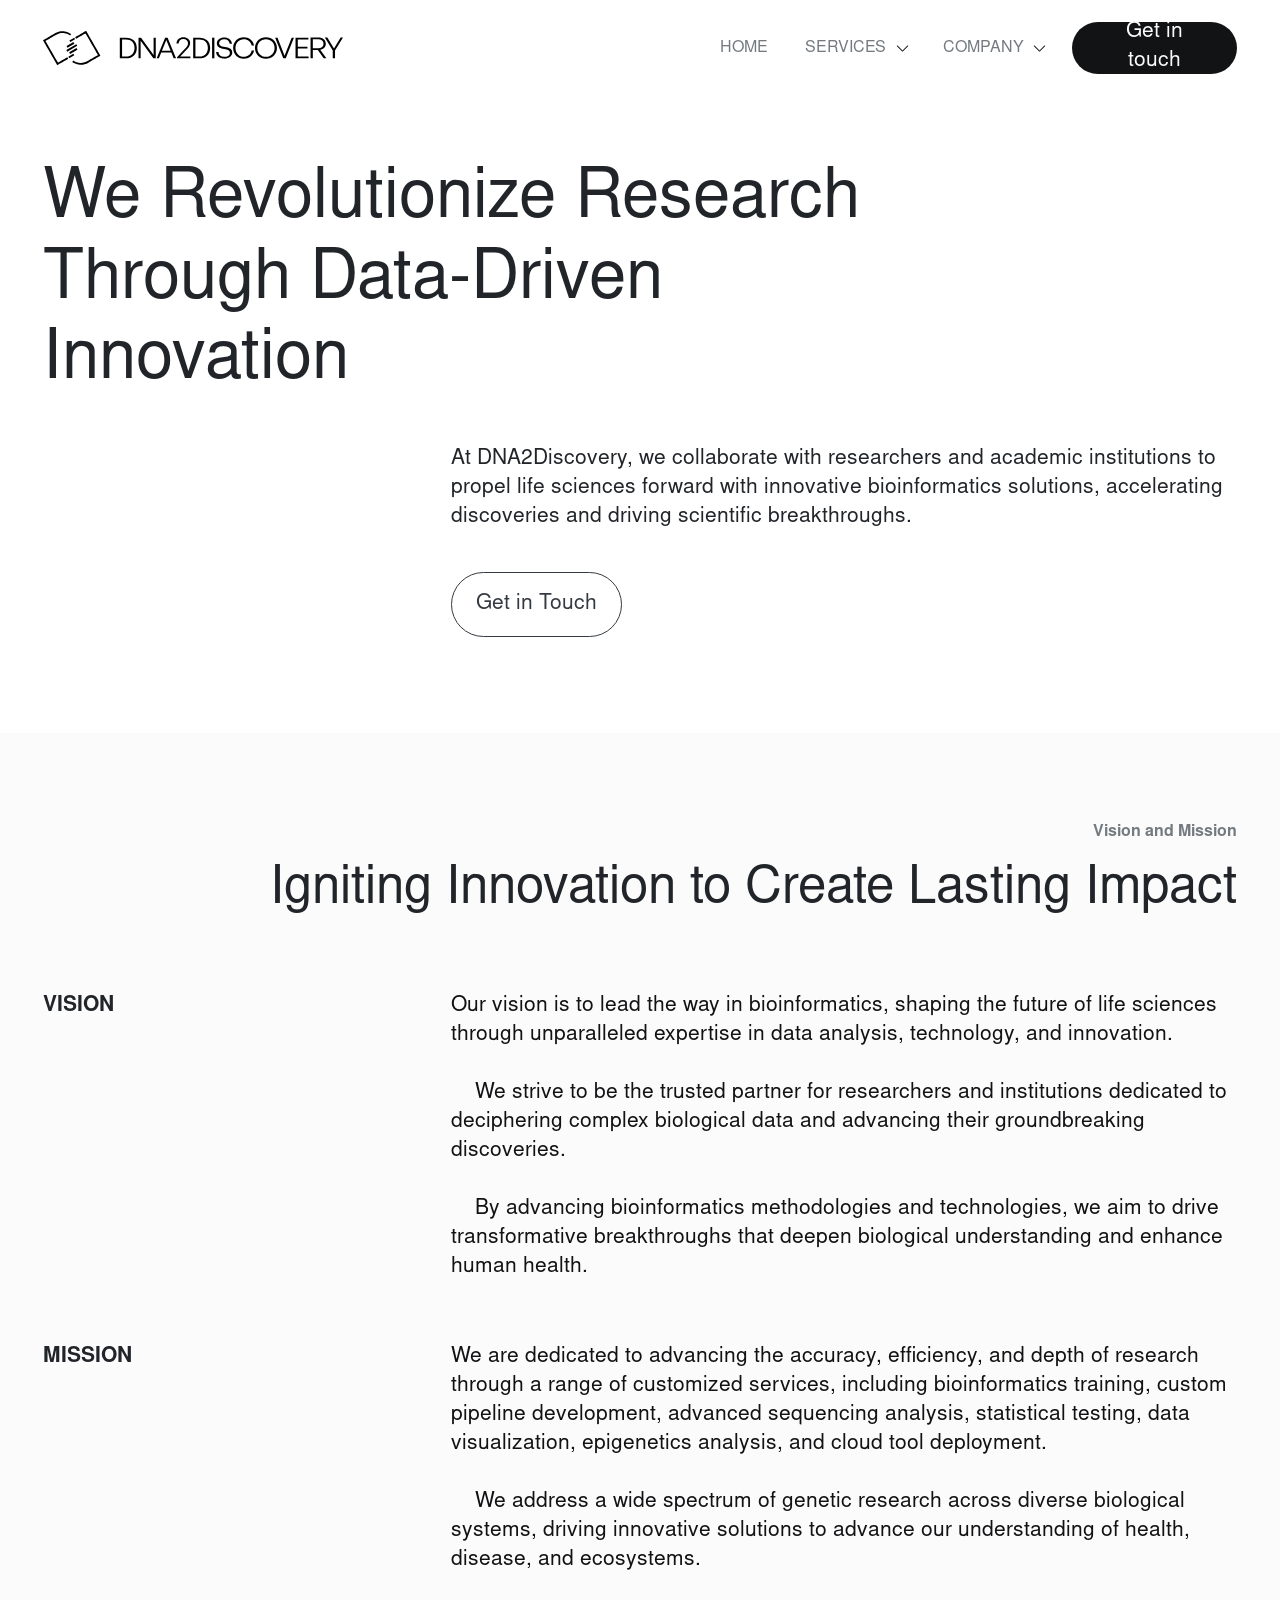
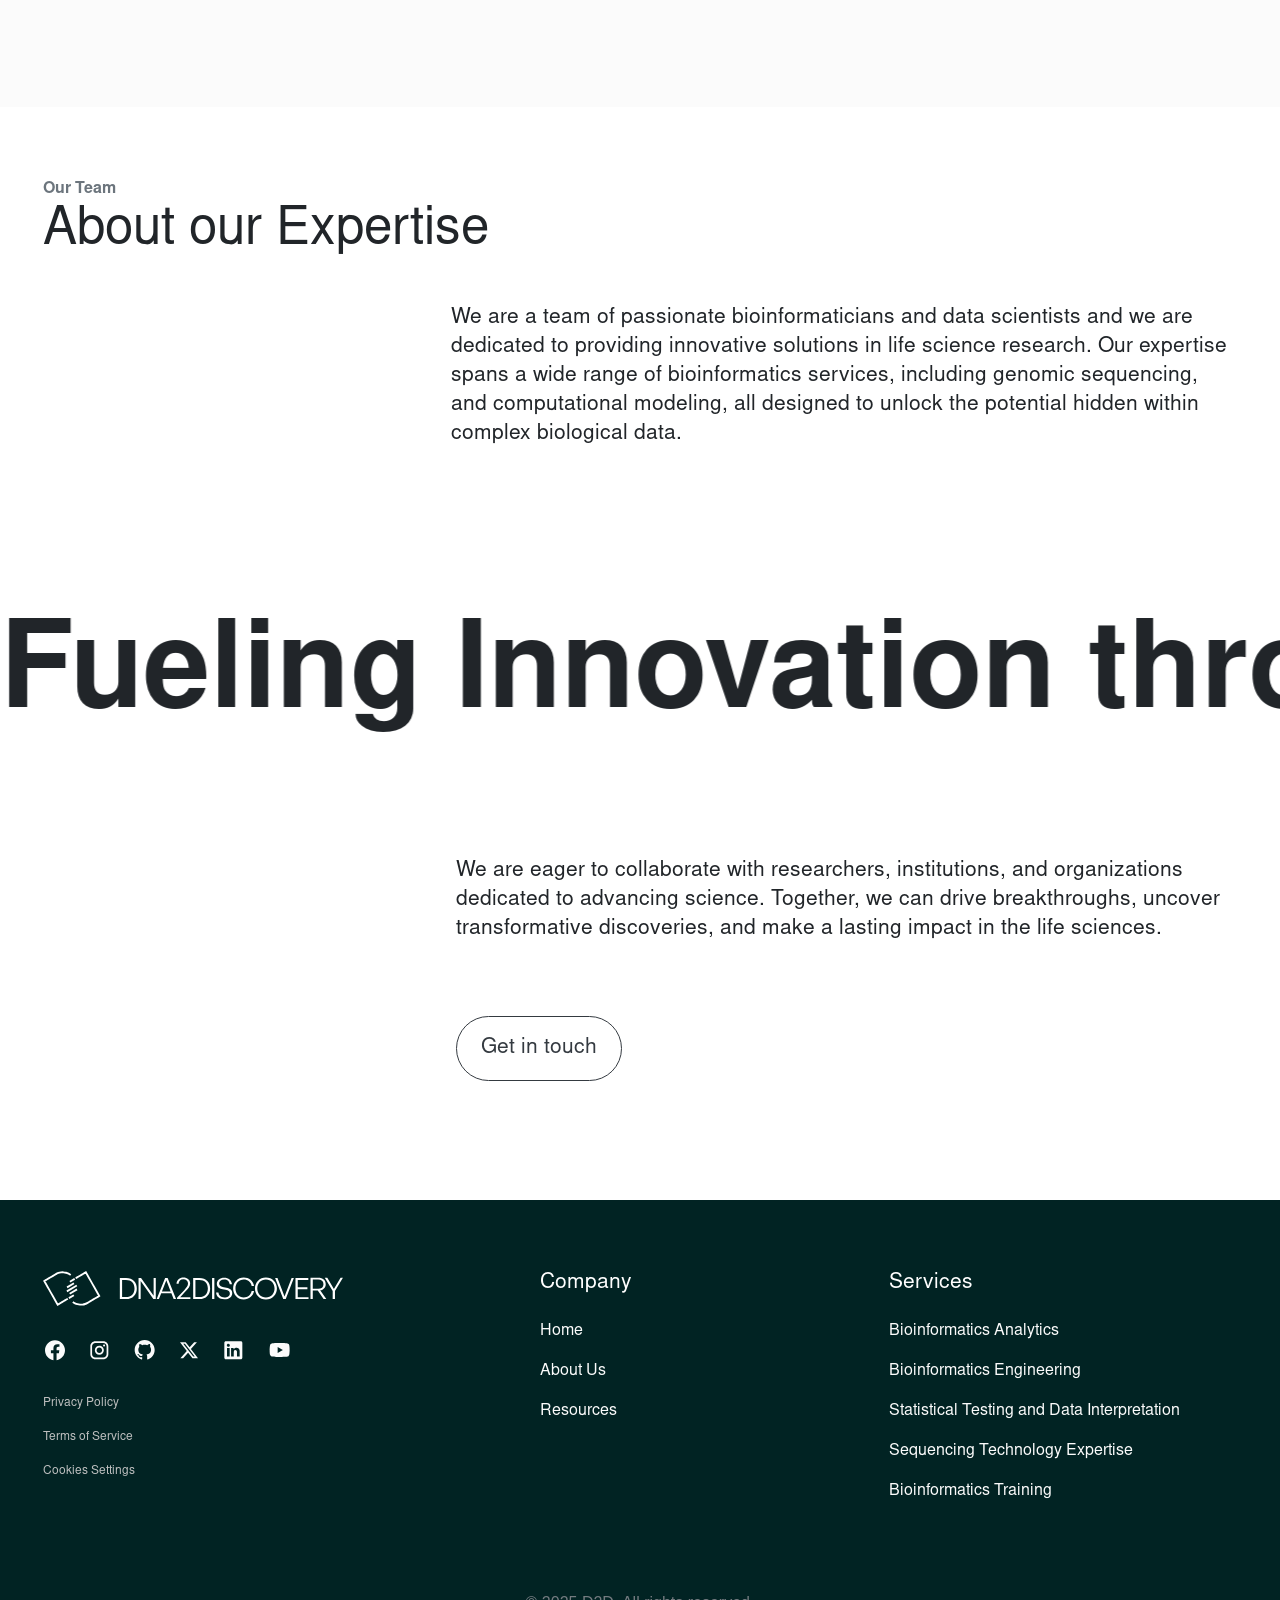
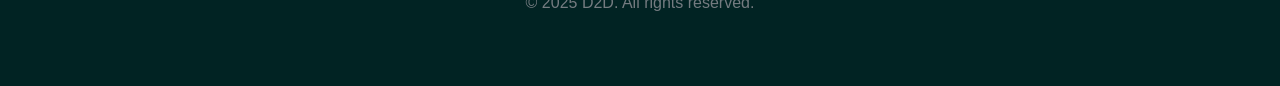
==== commit dd89ef02: "Deploying latest version 🚀" ====
--- a/aboutus/index.html
+++ b/aboutus/index.html
@@ -28,6 +28,6 @@
 <script src="https://stackpath.bootstrapcdn.com/bootstrap/4.5.2/js/bootstrap.min.js"></script>
 
 
-<script src="./polyfills-FFHMD2TL.js" type="module"></script><script src="./main-L37X4FZI.js" type="module"></script>
+<script src="./polyfills-FFHMD2TL.js" type="module"></script><script src="./main-4GTTASG7.js" type="module"></script>
 
 <script id="ng-state" type="application/json">{"__nghData__":[{"t":{"0":"t0","1":"t1"},"c":{"0":[],"1":[{"i":"t1","r":1,"t":{"6":"t2","7":"t3","18":"t4","24":"t5","29":"t6","30":"t7"},"c":{"6":[{"i":"t2","r":1}],"7":[],"18":[],"24":[],"29":[],"30":[]}}]}},{},{"c":{"2":[{"i":"c3767268925","r":1}]}}]}</script></body></html>
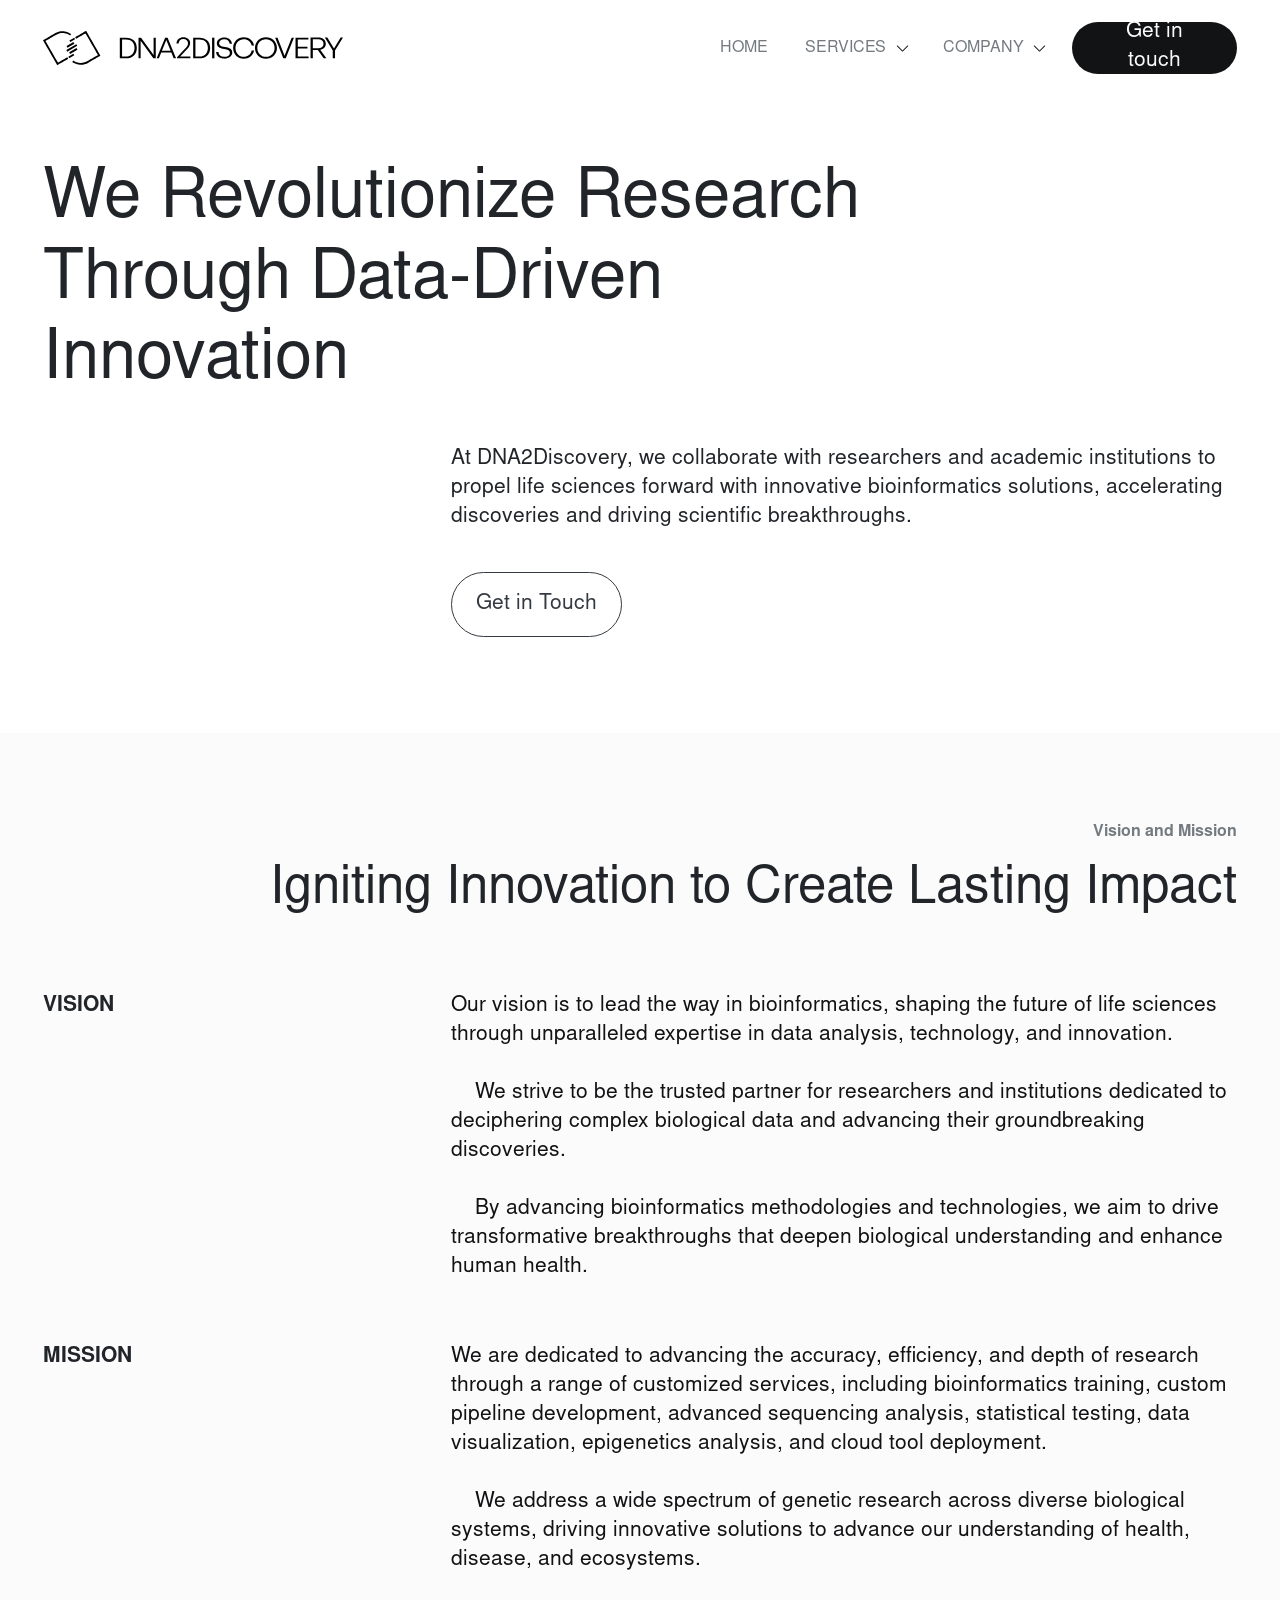
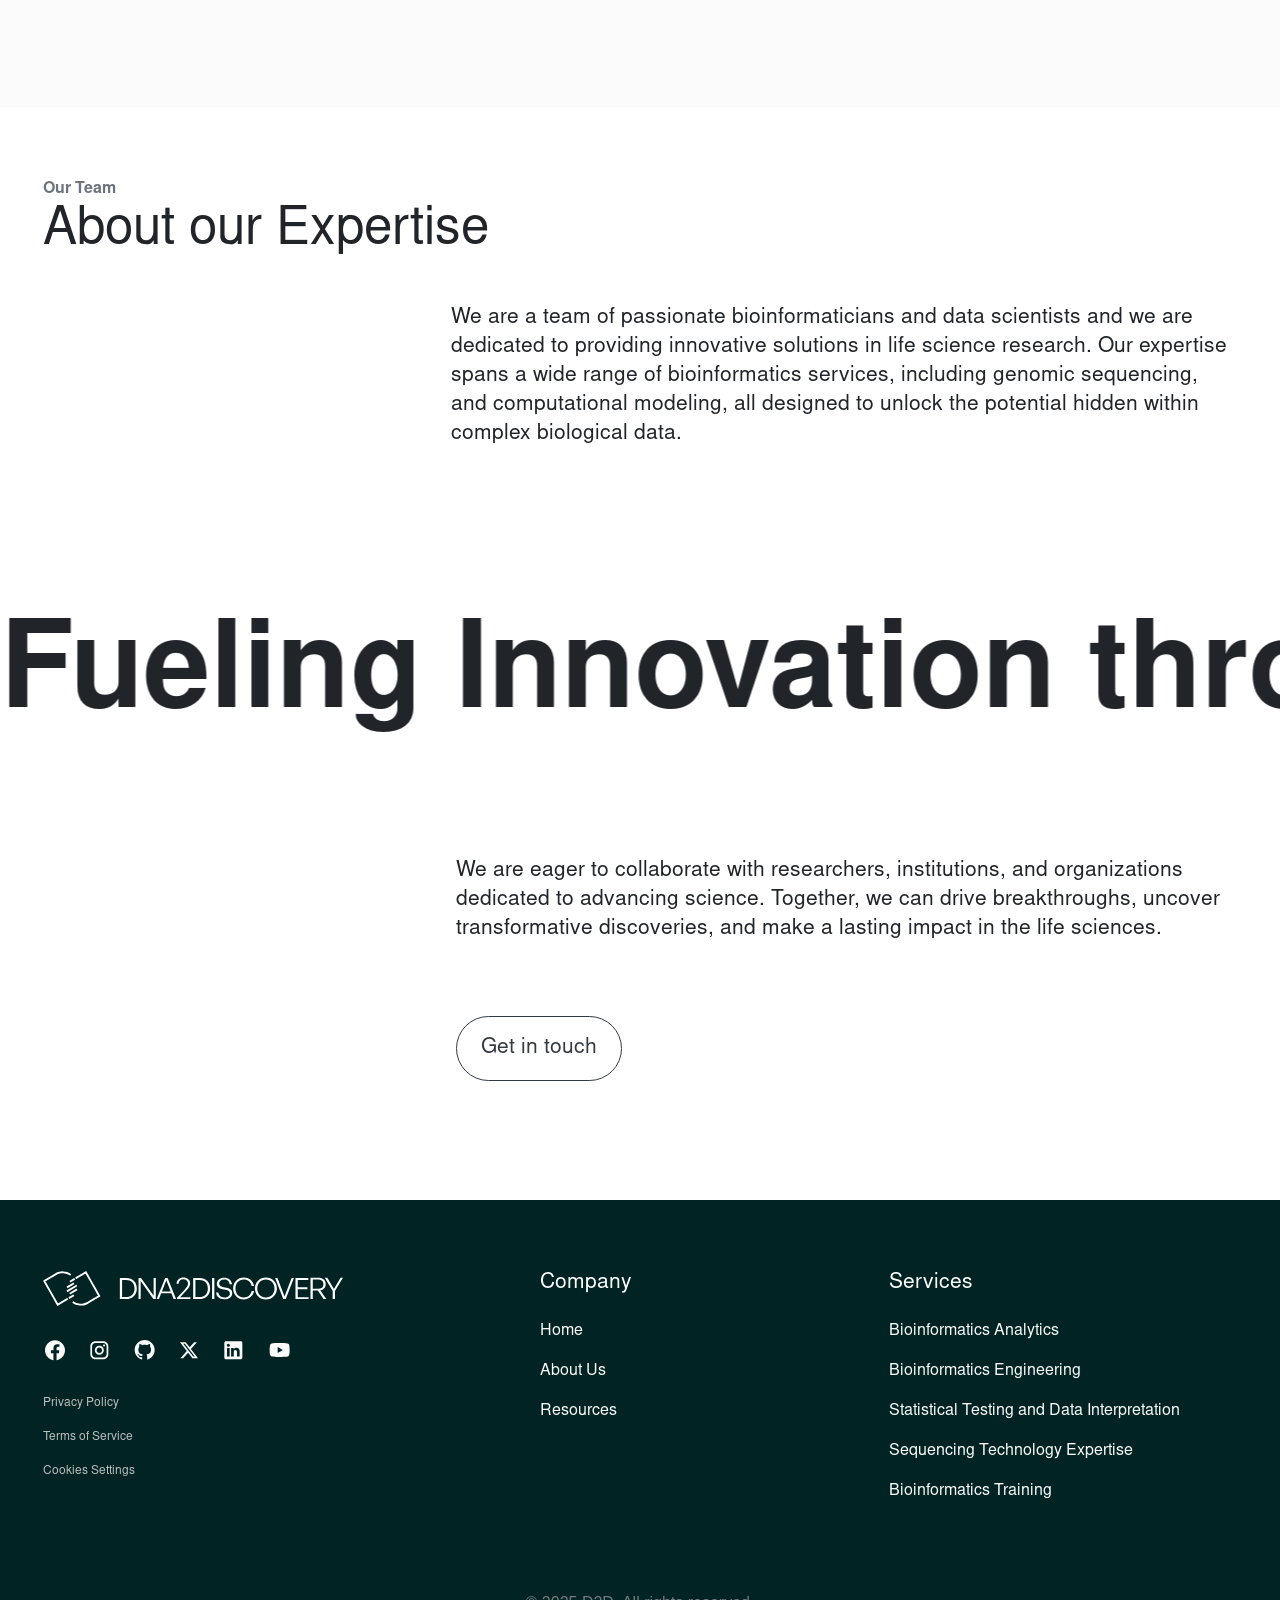
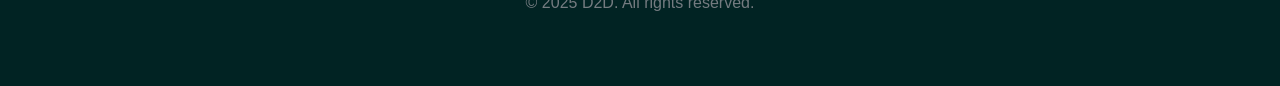
==== commit 939785e4: "Deploying latest version 🚀" ====
--- a/aboutus/index.html
+++ b/aboutus/index.html
@@ -11,10 +11,10 @@
   <style>@font-face{font-family:'Roboto';font-style:normal;font-weight:300;font-stretch:100%;font-display:swap;src:url(https://fonts.gstatic.com/s/roboto/v47/KFO7CnqEu92Fr1ME7kSn66aGLdTylUAMa3GUBGEe.woff2) format('woff2');unicode-range:U+0460-052F, U+1C80-1C8A, U+20B4, U+2DE0-2DFF, U+A640-A69F, U+FE2E-FE2F;}@font-face{font-family:'Roboto';font-style:normal;font-weight:300;font-stretch:100%;font-display:swap;src:url(https://fonts.gstatic.com/s/roboto/v47/KFO7CnqEu92Fr1ME7kSn66aGLdTylUAMa3iUBGEe.woff2) format('woff2');unicode-range:U+0301, U+0400-045F, U+0490-0491, U+04B0-04B1, U+2116;}@font-face{font-family:'Roboto';font-style:normal;font-weight:300;font-stretch:100%;font-display:swap;src:url(https://fonts.gstatic.com/s/roboto/v47/KFO7CnqEu92Fr1ME7kSn66aGLdTylUAMa3CUBGEe.woff2) format('woff2');unicode-range:U+1F00-1FFF;}@font-face{font-family:'Roboto';font-style:normal;font-weight:300;font-stretch:100%;font-display:swap;src:url(https://fonts.gstatic.com/s/roboto/v47/KFO7CnqEu92Fr1ME7kSn66aGLdTylUAMa3-UBGEe.woff2) format('woff2');unicode-range:U+0370-0377, U+037A-037F, U+0384-038A, U+038C, U+038E-03A1, U+03A3-03FF;}@font-face{font-family:'Roboto';font-style:normal;font-weight:300;font-stretch:100%;font-display:swap;src:url(https://fonts.gstatic.com/s/roboto/v47/KFO7CnqEu92Fr1ME7kSn66aGLdTylUAMawCUBGEe.woff2) format('woff2');unicode-range:U+0302-0303, U+0305, U+0307-0308, U+0310, U+0312, U+0315, U+031A, U+0326-0327, U+032C, U+032F-0330, U+0332-0333, U+0338, U+033A, U+0346, U+034D, U+0391-03A1, U+03A3-03A9, U+03B1-03C9, U+03D1, U+03D5-03D6, U+03F0-03F1, U+03F4-03F5, U+2016-2017, U+2034-2038, U+203C, U+2040, U+2043, U+2047, U+2050, U+2057, U+205F, U+2070-2071, U+2074-208E, U+2090-209C, U+20D0-20DC, U+20E1, U+20E5-20EF, U+2100-2112, U+2114-2115, U+2117-2121, U+2123-214F, U+2190, U+2192, U+2194-21AE, U+21B0-21E5, U+21F1-21F2, U+21F4-2211, U+2213-2214, U+2216-22FF, U+2308-230B, U+2310, U+2319, U+231C-2321, U+2336-237A, U+237C, U+2395, U+239B-23B7, U+23D0, U+23DC-23E1, U+2474-2475, U+25AF, U+25B3, U+25B7, U+25BD, U+25C1, U+25CA, U+25CC, U+25FB, U+266D-266F, U+27C0-27FF, U+2900-2AFF, U+2B0E-2B11, U+2B30-2B4C, U+2BFE, U+3030, U+FF5B, U+FF5D, U+1D400-1D7FF, U+1EE00-1EEFF;}@font-face{font-family:'Roboto';font-style:normal;font-weight:300;font-stretch:100%;font-display:swap;src:url(https://fonts.gstatic.com/s/roboto/v47/KFO7CnqEu92Fr1ME7kSn66aGLdTylUAMaxKUBGEe.woff2) format('woff2');unicode-range:U+0001-000C, U+000E-001F, U+007F-009F, U+20DD-20E0, U+20E2-20E4, U+2150-218F, U+2190, U+2192, U+2194-2199, U+21AF, U+21E6-21F0, U+21F3, U+2218-2219, U+2299, U+22C4-22C6, U+2300-243F, U+2440-244A, U+2460-24FF, U+25A0-27BF, U+2800-28FF, U+2921-2922, U+2981, U+29BF, U+29EB, U+2B00-2BFF, U+4DC0-4DFF, U+FFF9-FFFB, U+10140-1018E, U+10190-1019C, U+101A0, U+101D0-101FD, U+102E0-102FB, U+10E60-10E7E, U+1D2C0-1D2D3, U+1D2E0-1D37F, U+1F000-1F0FF, U+1F100-1F1AD, U+1F1E6-1F1FF, U+1F30D-1F30F, U+1F315, U+1F31C, U+1F31E, U+1F320-1F32C, U+1F336, U+1F378, U+1F37D, U+1F382, U+1F393-1F39F, U+1F3A7-1F3A8, U+1F3AC-1F3AF, U+1F3C2, U+1F3C4-1F3C6, U+1F3CA-1F3CE, U+1F3D4-1F3E0, U+1F3ED, U+1F3F1-1F3F3, U+1F3F5-1F3F7, U+1F408, U+1F415, U+1F41F, U+1F426, U+1F43F, U+1F441-1F442, U+1F444, U+1F446-1F449, U+1F44C-1F44E, U+1F453, U+1F46A, U+1F47D, U+1F4A3, U+1F4B0, U+1F4B3, U+1F4B9, U+1F4BB, U+1F4BF, U+1F4C8-1F4CB, U+1F4D6, U+1F4DA, U+1F4DF, U+1F4E3-1F4E6, U+1F4EA-1F4ED, U+1F4F7, U+1F4F9-1F4FB, U+1F4FD-1F4FE, U+1F503, U+1F507-1F50B, U+1F50D, U+1F512-1F513, U+1F53E-1F54A, U+1F54F-1F5FA, U+1F610, U+1F650-1F67F, U+1F687, U+1F68D, U+1F691, U+1F694, U+1F698, U+1F6AD, U+1F6B2, U+1F6B9-1F6BA, U+1F6BC, U+1F6C6-1F6CF, U+1F6D3-1F6D7, U+1F6E0-1F6EA, U+1F6F0-1F6F3, U+1F6F7-1F6FC, U+1F700-1F7FF, U+1F800-1F80B, U+1F810-1F847, U+1F850-1F859, U+1F860-1F887, U+1F890-1F8AD, U+1F8B0-1F8BB, U+1F8C0-1F8C1, U+1F900-1F90B, U+1F93B, U+1F946, U+1F984, U+1F996, U+1F9E9, U+1FA00-1FA6F, U+1FA70-1FA7C, U+1FA80-1FA89, U+1FA8F-1FAC6, U+1FACE-1FADC, U+1FADF-1FAE9, U+1FAF0-1FAF8, U+1FB00-1FBFF;}@font-face{font-family:'Roboto';font-style:normal;font-weight:300;font-stretch:100%;font-display:swap;src:url(https://fonts.gstatic.com/s/roboto/v47/KFO7CnqEu92Fr1ME7kSn66aGLdTylUAMa3OUBGEe.woff2) format('woff2');unicode-range:U+0102-0103, U+0110-0111, U+0128-0129, U+0168-0169, U+01A0-01A1, U+01AF-01B0, U+0300-0301, U+0303-0304, U+0308-0309, U+0323, U+0329, U+1EA0-1EF9, U+20AB;}@font-face{font-family:'Roboto';font-style:normal;font-weight:300;font-stretch:100%;font-display:swap;src:url(https://fonts.gstatic.com/s/roboto/v47/KFO7CnqEu92Fr1ME7kSn66aGLdTylUAMa3KUBGEe.woff2) format('woff2');unicode-range:U+0100-02BA, U+02BD-02C5, U+02C7-02CC, U+02CE-02D7, U+02DD-02FF, U+0304, U+0308, U+0329, U+1D00-1DBF, U+1E00-1E9F, U+1EF2-1EFF, U+2020, U+20A0-20AB, U+20AD-20C0, U+2113, U+2C60-2C7F, U+A720-A7FF;}@font-face{font-family:'Roboto';font-style:normal;font-weight:300;font-stretch:100%;font-display:swap;src:url(https://fonts.gstatic.com/s/roboto/v47/KFO7CnqEu92Fr1ME7kSn66aGLdTylUAMa3yUBA.woff2) format('woff2');unicode-range:U+0000-00FF, U+0131, U+0152-0153, U+02BB-02BC, U+02C6, U+02DA, U+02DC, U+0304, U+0308, U+0329, U+2000-206F, U+20AC, U+2122, U+2191, U+2193, U+2212, U+2215, U+FEFF, U+FFFD;}@font-face{font-family:'Roboto';font-style:normal;font-weight:400;font-stretch:100%;font-display:swap;src:url(https://fonts.gstatic.com/s/roboto/v47/KFO7CnqEu92Fr1ME7kSn66aGLdTylUAMa3GUBGEe.woff2) format('woff2');unicode-range:U+0460-052F, U+1C80-1C8A, U+20B4, U+2DE0-2DFF, U+A640-A69F, U+FE2E-FE2F;}@font-face{font-family:'Roboto';font-style:normal;font-weight:400;font-stretch:100%;font-display:swap;src:url(https://fonts.gstatic.com/s/roboto/v47/KFO7CnqEu92Fr1ME7kSn66aGLdTylUAMa3iUBGEe.woff2) format('woff2');unicode-range:U+0301, U+0400-045F, U+0490-0491, U+04B0-04B1, U+2116;}@font-face{font-family:'Roboto';font-style:normal;font-weight:400;font-stretch:100%;font-display:swap;src:url(https://fonts.gstatic.com/s/roboto/v47/KFO7CnqEu92Fr1ME7kSn66aGLdTylUAMa3CUBGEe.woff2) format('woff2');unicode-range:U+1F00-1FFF;}@font-face{font-family:'Roboto';font-style:normal;font-weight:400;font-stretch:100%;font-display:swap;src:url(https://fonts.gstatic.com/s/roboto/v47/KFO7CnqEu92Fr1ME7kSn66aGLdTylUAMa3-UBGEe.woff2) format('woff2');unicode-range:U+0370-0377, U+037A-037F, U+0384-038A, U+038C, U+038E-03A1, U+03A3-03FF;}@font-face{font-family:'Roboto';font-style:normal;font-weight:400;font-stretch:100%;font-display:swap;src:url(https://fonts.gstatic.com/s/roboto/v47/KFO7CnqEu92Fr1ME7kSn66aGLdTylUAMawCUBGEe.woff2) format('woff2');unicode-range:U+0302-0303, U+0305, U+0307-0308, U+0310, U+0312, U+0315, U+031A, U+0326-0327, U+032C, U+032F-0330, U+0332-0333, U+0338, U+033A, U+0346, U+034D, U+0391-03A1, U+03A3-03A9, U+03B1-03C9, U+03D1, U+03D5-03D6, U+03F0-03F1, U+03F4-03F5, U+2016-2017, U+2034-2038, U+203C, U+2040, U+2043, U+2047, U+2050, U+2057, U+205F, U+2070-2071, U+2074-208E, U+2090-209C, U+20D0-20DC, U+20E1, U+20E5-20EF, U+2100-2112, U+2114-2115, U+2117-2121, U+2123-214F, U+2190, U+2192, U+2194-21AE, U+21B0-21E5, U+21F1-21F2, U+21F4-2211, U+2213-2214, U+2216-22FF, U+2308-230B, U+2310, U+2319, U+231C-2321, U+2336-237A, U+237C, U+2395, U+239B-23B7, U+23D0, U+23DC-23E1, U+2474-2475, U+25AF, U+25B3, U+25B7, U+25BD, U+25C1, U+25CA, U+25CC, U+25FB, U+266D-266F, U+27C0-27FF, U+2900-2AFF, U+2B0E-2B11, U+2B30-2B4C, U+2BFE, U+3030, U+FF5B, U+FF5D, U+1D400-1D7FF, U+1EE00-1EEFF;}@font-face{font-family:'Roboto';font-style:normal;font-weight:400;font-stretch:100%;font-display:swap;src:url(https://fonts.gstatic.com/s/roboto/v47/KFO7CnqEu92Fr1ME7kSn66aGLdTylUAMaxKUBGEe.woff2) format('woff2');unicode-range:U+0001-000C, U+000E-001F, U+007F-009F, U+20DD-20E0, U+20E2-20E4, U+2150-218F, U+2190, U+2192, U+2194-2199, U+21AF, U+21E6-21F0, U+21F3, U+2218-2219, U+2299, U+22C4-22C6, U+2300-243F, U+2440-244A, U+2460-24FF, U+25A0-27BF, U+2800-28FF, U+2921-2922, U+2981, U+29BF, U+29EB, U+2B00-2BFF, U+4DC0-4DFF, U+FFF9-FFFB, U+10140-1018E, U+10190-1019C, U+101A0, U+101D0-101FD, U+102E0-102FB, U+10E60-10E7E, U+1D2C0-1D2D3, U+1D2E0-1D37F, U+1F000-1F0FF, U+1F100-1F1AD, U+1F1E6-1F1FF, U+1F30D-1F30F, U+1F315, U+1F31C, U+1F31E, U+1F320-1F32C, U+1F336, U+1F378, U+1F37D, U+1F382, U+1F393-1F39F, U+1F3A7-1F3A8, U+1F3AC-1F3AF, U+1F3C2, U+1F3C4-1F3C6, U+1F3CA-1F3CE, U+1F3D4-1F3E0, U+1F3ED, U+1F3F1-1F3F3, U+1F3F5-1F3F7, U+1F408, U+1F415, U+1F41F, U+1F426, U+1F43F, U+1F441-1F442, U+1F444, U+1F446-1F449, U+1F44C-1F44E, U+1F453, U+1F46A, U+1F47D, U+1F4A3, U+1F4B0, U+1F4B3, U+1F4B9, U+1F4BB, U+1F4BF, U+1F4C8-1F4CB, U+1F4D6, U+1F4DA, U+1F4DF, U+1F4E3-1F4E6, U+1F4EA-1F4ED, U+1F4F7, U+1F4F9-1F4FB, U+1F4FD-1F4FE, U+1F503, U+1F507-1F50B, U+1F50D, U+1F512-1F513, U+1F53E-1F54A, U+1F54F-1F5FA, U+1F610, U+1F650-1F67F, U+1F687, U+1F68D, U+1F691, U+1F694, U+1F698, U+1F6AD, U+1F6B2, U+1F6B9-1F6BA, U+1F6BC, U+1F6C6-1F6CF, U+1F6D3-1F6D7, U+1F6E0-1F6EA, U+1F6F0-1F6F3, U+1F6F7-1F6FC, U+1F700-1F7FF, U+1F800-1F80B, U+1F810-1F847, U+1F850-1F859, U+1F860-1F887, U+1F890-1F8AD, U+1F8B0-1F8BB, U+1F8C0-1F8C1, U+1F900-1F90B, U+1F93B, U+1F946, U+1F984, U+1F996, U+1F9E9, U+1FA00-1FA6F, U+1FA70-1FA7C, U+1FA80-1FA89, U+1FA8F-1FAC6, U+1FACE-1FADC, U+1FADF-1FAE9, U+1FAF0-1FAF8, U+1FB00-1FBFF;}@font-face{font-family:'Roboto';font-style:normal;font-weight:400;font-stretch:100%;font-display:swap;src:url(https://fonts.gstatic.com/s/roboto/v47/KFO7CnqEu92Fr1ME7kSn66aGLdTylUAMa3OUBGEe.woff2) format('woff2');unicode-range:U+0102-0103, U+0110-0111, U+0128-0129, U+0168-0169, U+01A0-01A1, U+01AF-01B0, U+0300-0301, U+0303-0304, U+0308-0309, U+0323, U+0329, U+1EA0-1EF9, U+20AB;}@font-face{font-family:'Roboto';font-style:normal;font-weight:400;font-stretch:100%;font-display:swap;src:url(https://fonts.gstatic.com/s/roboto/v47/KFO7CnqEu92Fr1ME7kSn66aGLdTylUAMa3KUBGEe.woff2) format('woff2');unicode-range:U+0100-02BA, U+02BD-02C5, U+02C7-02CC, U+02CE-02D7, U+02DD-02FF, U+0304, U+0308, U+0329, U+1D00-1DBF, U+1E00-1E9F, U+1EF2-1EFF, U+2020, U+20A0-20AB, U+20AD-20C0, U+2113, U+2C60-2C7F, U+A720-A7FF;}@font-face{font-family:'Roboto';font-style:normal;font-weight:400;font-stretch:100%;font-display:swap;src:url(https://fonts.gstatic.com/s/roboto/v47/KFO7CnqEu92Fr1ME7kSn66aGLdTylUAMa3yUBA.woff2) format('woff2');unicode-range:U+0000-00FF, U+0131, U+0152-0153, U+02BB-02BC, U+02C6, U+02DA, U+02DC, U+0304, U+0308, U+0329, U+2000-206F, U+20AC, U+2122, U+2191, U+2193, U+2212, U+2215, U+FEFF, U+FFFD;}@font-face{font-family:'Roboto';font-style:normal;font-weight:500;font-stretch:100%;font-display:swap;src:url(https://fonts.gstatic.com/s/roboto/v47/KFO7CnqEu92Fr1ME7kSn66aGLdTylUAMa3GUBGEe.woff2) format('woff2');unicode-range:U+0460-052F, U+1C80-1C8A, U+20B4, U+2DE0-2DFF, U+A640-A69F, U+FE2E-FE2F;}@font-face{font-family:'Roboto';font-style:normal;font-weight:500;font-stretch:100%;font-display:swap;src:url(https://fonts.gstatic.com/s/roboto/v47/KFO7CnqEu92Fr1ME7kSn66aGLdTylUAMa3iUBGEe.woff2) format('woff2');unicode-range:U+0301, U+0400-045F, U+0490-0491, U+04B0-04B1, U+2116;}@font-face{font-family:'Roboto';font-style:normal;font-weight:500;font-stretch:100%;font-display:swap;src:url(https://fonts.gstatic.com/s/roboto/v47/KFO7CnqEu92Fr1ME7kSn66aGLdTylUAMa3CUBGEe.woff2) format('woff2');unicode-range:U+1F00-1FFF;}@font-face{font-family:'Roboto';font-style:normal;font-weight:500;font-stretch:100%;font-display:swap;src:url(https://fonts.gstatic.com/s/roboto/v47/KFO7CnqEu92Fr1ME7kSn66aGLdTylUAMa3-UBGEe.woff2) format('woff2');unicode-range:U+0370-0377, U+037A-037F, U+0384-038A, U+038C, U+038E-03A1, U+03A3-03FF;}@font-face{font-family:'Roboto';font-style:normal;font-weight:500;font-stretch:100%;font-display:swap;src:url(https://fonts.gstatic.com/s/roboto/v47/KFO7CnqEu92Fr1ME7kSn66aGLdTylUAMawCUBGEe.woff2) format('woff2');unicode-range:U+0302-0303, U+0305, U+0307-0308, U+0310, U+0312, U+0315, U+031A, U+0326-0327, U+032C, U+032F-0330, U+0332-0333, U+0338, U+033A, U+0346, U+034D, U+0391-03A1, U+03A3-03A9, U+03B1-03C9, U+03D1, U+03D5-03D6, U+03F0-03F1, U+03F4-03F5, U+2016-2017, U+2034-2038, U+203C, U+2040, U+2043, U+2047, U+2050, U+2057, U+205F, U+2070-2071, U+2074-208E, U+2090-209C, U+20D0-20DC, U+20E1, U+20E5-20EF, U+2100-2112, U+2114-2115, U+2117-2121, U+2123-214F, U+2190, U+2192, U+2194-21AE, U+21B0-21E5, U+21F1-21F2, U+21F4-2211, U+2213-2214, U+2216-22FF, U+2308-230B, U+2310, U+2319, U+231C-2321, U+2336-237A, U+237C, U+2395, U+239B-23B7, U+23D0, U+23DC-23E1, U+2474-2475, U+25AF, U+25B3, U+25B7, U+25BD, U+25C1, U+25CA, U+25CC, U+25FB, U+266D-266F, U+27C0-27FF, U+2900-2AFF, U+2B0E-2B11, U+2B30-2B4C, U+2BFE, U+3030, U+FF5B, U+FF5D, U+1D400-1D7FF, U+1EE00-1EEFF;}@font-face{font-family:'Roboto';font-style:normal;font-weight:500;font-stretch:100%;font-display:swap;src:url(https://fonts.gstatic.com/s/roboto/v47/KFO7CnqEu92Fr1ME7kSn66aGLdTylUAMaxKUBGEe.woff2) format('woff2');unicode-range:U+0001-000C, U+000E-001F, U+007F-009F, U+20DD-20E0, U+20E2-20E4, U+2150-218F, U+2190, U+2192, U+2194-2199, U+21AF, U+21E6-21F0, U+21F3, U+2218-2219, U+2299, U+22C4-22C6, U+2300-243F, U+2440-244A, U+2460-24FF, U+25A0-27BF, U+2800-28FF, U+2921-2922, U+2981, U+29BF, U+29EB, U+2B00-2BFF, U+4DC0-4DFF, U+FFF9-FFFB, U+10140-1018E, U+10190-1019C, U+101A0, U+101D0-101FD, U+102E0-102FB, U+10E60-10E7E, U+1D2C0-1D2D3, U+1D2E0-1D37F, U+1F000-1F0FF, U+1F100-1F1AD, U+1F1E6-1F1FF, U+1F30D-1F30F, U+1F315, U+1F31C, U+1F31E, U+1F320-1F32C, U+1F336, U+1F378, U+1F37D, U+1F382, U+1F393-1F39F, U+1F3A7-1F3A8, U+1F3AC-1F3AF, U+1F3C2, U+1F3C4-1F3C6, U+1F3CA-1F3CE, U+1F3D4-1F3E0, U+1F3ED, U+1F3F1-1F3F3, U+1F3F5-1F3F7, U+1F408, U+1F415, U+1F41F, U+1F426, U+1F43F, U+1F441-1F442, U+1F444, U+1F446-1F449, U+1F44C-1F44E, U+1F453, U+1F46A, U+1F47D, U+1F4A3, U+1F4B0, U+1F4B3, U+1F4B9, U+1F4BB, U+1F4BF, U+1F4C8-1F4CB, U+1F4D6, U+1F4DA, U+1F4DF, U+1F4E3-1F4E6, U+1F4EA-1F4ED, U+1F4F7, U+1F4F9-1F4FB, U+1F4FD-1F4FE, U+1F503, U+1F507-1F50B, U+1F50D, U+1F512-1F513, U+1F53E-1F54A, U+1F54F-1F5FA, U+1F610, U+1F650-1F67F, U+1F687, U+1F68D, U+1F691, U+1F694, U+1F698, U+1F6AD, U+1F6B2, U+1F6B9-1F6BA, U+1F6BC, U+1F6C6-1F6CF, U+1F6D3-1F6D7, U+1F6E0-1F6EA, U+1F6F0-1F6F3, U+1F6F7-1F6FC, U+1F700-1F7FF, U+1F800-1F80B, U+1F810-1F847, U+1F850-1F859, U+1F860-1F887, U+1F890-1F8AD, U+1F8B0-1F8BB, U+1F8C0-1F8C1, U+1F900-1F90B, U+1F93B, U+1F946, U+1F984, U+1F996, U+1F9E9, U+1FA00-1FA6F, U+1FA70-1FA7C, U+1FA80-1FA89, U+1FA8F-1FAC6, U+1FACE-1FADC, U+1FADF-1FAE9, U+1FAF0-1FAF8, U+1FB00-1FBFF;}@font-face{font-family:'Roboto';font-style:normal;font-weight:500;font-stretch:100%;font-display:swap;src:url(https://fonts.gstatic.com/s/roboto/v47/KFO7CnqEu92Fr1ME7kSn66aGLdTylUAMa3OUBGEe.woff2) format('woff2');unicode-range:U+0102-0103, U+0110-0111, U+0128-0129, U+0168-0169, U+01A0-01A1, U+01AF-01B0, U+0300-0301, U+0303-0304, U+0308-0309, U+0323, U+0329, U+1EA0-1EF9, U+20AB;}@font-face{font-family:'Roboto';font-style:normal;font-weight:500;font-stretch:100%;font-display:swap;src:url(https://fonts.gstatic.com/s/roboto/v47/KFO7CnqEu92Fr1ME7kSn66aGLdTylUAMa3KUBGEe.woff2) format('woff2');unicode-range:U+0100-02BA, U+02BD-02C5, U+02C7-02CC, U+02CE-02D7, U+02DD-02FF, U+0304, U+0308, U+0329, U+1D00-1DBF, U+1E00-1E9F, U+1EF2-1EFF, U+2020, U+20A0-20AB, U+20AD-20C0, U+2113, U+2C60-2C7F, U+A720-A7FF;}@font-face{font-family:'Roboto';font-style:normal;font-weight:500;font-stretch:100%;font-display:swap;src:url(https://fonts.gstatic.com/s/roboto/v47/KFO7CnqEu92Fr1ME7kSn66aGLdTylUAMa3yUBA.woff2) format('woff2');unicode-range:U+0000-00FF, U+0131, U+0152-0153, U+02BB-02BC, U+02C6, U+02DA, U+02DC, U+0304, U+0308, U+0329, U+2000-206F, U+20AC, U+2122, U+2191, U+2193, U+2212, U+2215, U+FEFF, U+FFFD;}</style>
   <style>@font-face{font-family:'Material Icons';font-style:normal;font-weight:400;src:url(https://fonts.gstatic.com/s/materialicons/v143/flUhRq6tzZclQEJ-Vdg-IuiaDsNc.woff2) format('woff2');}.material-icons{font-family:'Material Icons';font-weight:normal;font-style:normal;font-size:24px;line-height:1;letter-spacing:normal;text-transform:none;display:inline-block;white-space:nowrap;word-wrap:normal;direction:ltr;-webkit-font-feature-settings:'liga';-webkit-font-smoothing:antialiased;}</style>
 <style>html{--mat-sys-background: #fff8f8;--mat-sys-error: #ba1a1a;--mat-sys-error-container: #ffdad6;--mat-sys-inverse-on-surface: #faeeef;--mat-sys-inverse-primary: #ffb1c5;--mat-sys-inverse-surface: #352f30;--mat-sys-on-background: #201a1b;--mat-sys-on-error: #ffffff;--mat-sys-on-error-container: #410002;--mat-sys-on-primary: #ffffff;--mat-sys-on-primary-container: #3f001b;--mat-sys-on-primary-fixed: #3f001b;--mat-sys-on-primary-fixed-variant: #8f0045;--mat-sys-on-secondary: #ffffff;--mat-sys-on-secondary-container: #2b151b;--mat-sys-on-secondary-fixed: #2b151b;--mat-sys-on-secondary-fixed-variant: #5b3f46;--mat-sys-on-surface: #201a1b;--mat-sys-on-surface-variant: #514346;--mat-sys-on-tertiary: #ffffff;--mat-sys-on-tertiary-container: #410000;--mat-sys-on-tertiary-fixed: #410000;--mat-sys-on-tertiary-fixed-variant: #930100;--mat-sys-outline: #847376;--mat-sys-outline-variant: #d6c2c5;--mat-sys-primary: #ba005c;--mat-sys-primary-container: #ffd9e1;--mat-sys-primary-fixed: #ffd9e1;--mat-sys-primary-fixed-dim: #ffb1c5;--mat-sys-scrim: #000000;--mat-sys-secondary: #74565d;--mat-sys-secondary-container: #ffd9e1;--mat-sys-secondary-fixed: #ffd9e1;--mat-sys-secondary-fixed-dim: #e3bdc5;--mat-sys-shadow: #000000;--mat-sys-surface: #fff8f8;--mat-sys-surface-bright: #fff8f8;--mat-sys-surface-container: #f7ebec;--mat-sys-surface-container-high: #f1e5e6;--mat-sys-surface-container-highest: #ece0e1;--mat-sys-surface-container-low: #fdf1f2;--mat-sys-surface-container-lowest: #ffffff;--mat-sys-surface-dim: #e3d7d8;--mat-sys-surface-tint: #ba005c;--mat-sys-surface-variant: #f3dde1;--mat-sys-tertiary: #c00100;--mat-sys-tertiary-container: #ffdad4;--mat-sys-tertiary-fixed: #ffdad4;--mat-sys-tertiary-fixed-dim: #ffb4a8;--mat-sys-neutral-variant20: #3a2d30;--mat-sys-neutral10: #201a1b}html{--mat-sys-level0: 0px 0px 0px 0px rgba(0, 0, 0, .2), 0px 0px 0px 0px rgba(0, 0, 0, .14), 0px 0px 0px 0px rgba(0, 0, 0, .12)}html{--mat-sys-level1: 0px 2px 1px -1px rgba(0, 0, 0, .2), 0px 1px 1px 0px rgba(0, 0, 0, .14), 0px 1px 3px 0px rgba(0, 0, 0, .12)}html{--mat-sys-level2: 0px 3px 3px -2px rgba(0, 0, 0, .2), 0px 3px 4px 0px rgba(0, 0, 0, .14), 0px 1px 8px 0px rgba(0, 0, 0, .12)}html{--mat-sys-level3: 0px 3px 5px -1px rgba(0, 0, 0, .2), 0px 6px 10px 0px rgba(0, 0, 0, .14), 0px 1px 18px 0px rgba(0, 0, 0, .12)}html{--mat-sys-level4: 0px 5px 5px -3px rgba(0, 0, 0, .2), 0px 8px 10px 1px rgba(0, 0, 0, .14), 0px 3px 14px 2px rgba(0, 0, 0, .12)}html{--mat-sys-level5: 0px 7px 8px -4px rgba(0, 0, 0, .2), 0px 12px 17px 2px rgba(0, 0, 0, .14), 0px 5px 22px 4px rgba(0, 0, 0, .12)}html{--mat-sys-body-large: 400 1rem / 1.5rem Roboto;--mat-sys-body-large-font: Roboto;--mat-sys-body-large-line-height: 1.5rem;--mat-sys-body-large-size: 1rem;--mat-sys-body-large-tracking: .031rem;--mat-sys-body-large-weight: 400;--mat-sys-body-medium: 400 .875rem / 1.25rem Roboto;--mat-sys-body-medium-font: Roboto;--mat-sys-body-medium-line-height: 1.25rem;--mat-sys-body-medium-size: .875rem;--mat-sys-body-medium-tracking: .016rem;--mat-sys-body-medium-weight: 400;--mat-sys-body-small: 400 .75rem / 1rem Roboto;--mat-sys-body-small-font: Roboto;--mat-sys-body-small-line-height: 1rem;--mat-sys-body-small-size: .75rem;--mat-sys-body-small-tracking: .025rem;--mat-sys-body-small-weight: 400;--mat-sys-display-large: 400 3.562rem / 4rem Roboto;--mat-sys-display-large-font: Roboto;--mat-sys-display-large-line-height: 4rem;--mat-sys-display-large-size: 3.562rem;--mat-sys-display-large-tracking: -.016rem;--mat-sys-display-large-weight: 400;--mat-sys-display-medium: 400 2.812rem / 3.25rem Roboto;--mat-sys-display-medium-font: Roboto;--mat-sys-display-medium-line-height: 3.25rem;--mat-sys-display-medium-size: 2.812rem;--mat-sys-display-medium-tracking: 0;--mat-sys-display-medium-weight: 400;--mat-sys-display-small: 400 2.25rem / 2.75rem Roboto;--mat-sys-display-small-font: Roboto;--mat-sys-display-small-line-height: 2.75rem;--mat-sys-display-small-size: 2.25rem;--mat-sys-display-small-tracking: 0;--mat-sys-display-small-weight: 400;--mat-sys-headline-large: 400 2rem / 2.5rem Roboto;--mat-sys-headline-large-font: Roboto;--mat-sys-headline-large-line-height: 2.5rem;--mat-sys-headline-large-size: 2rem;--mat-sys-headline-large-tracking: 0;--mat-sys-headline-large-weight: 400;--mat-sys-headline-medium: 400 1.75rem / 2.25rem Roboto;--mat-sys-headline-medium-font: Roboto;--mat-sys-headline-medium-line-height: 2.25rem;--mat-sys-headline-medium-size: 1.75rem;--mat-sys-headline-medium-tracking: 0;--mat-sys-headline-medium-weight: 400;--mat-sys-headline-small: 400 1.5rem / 2rem Roboto;--mat-sys-headline-small-font: Roboto;--mat-sys-headline-small-line-height: 2rem;--mat-sys-headline-small-size: 1.5rem;--mat-sys-headline-small-tracking: 0;--mat-sys-headline-small-weight: 400;--mat-sys-label-large: 500 .875rem / 1.25rem Roboto;--mat-sys-label-large-font: Roboto;--mat-sys-label-large-line-height: 1.25rem;--mat-sys-label-large-size: .875rem;--mat-sys-label-large-tracking: .006rem;--mat-sys-label-large-weight: 500;--mat-sys-label-large-weight-prominent: 700;--mat-sys-label-medium: 500 .75rem / 1rem Roboto;--mat-sys-label-medium-font: Roboto;--mat-sys-label-medium-line-height: 1rem;--mat-sys-label-medium-size: .75rem;--mat-sys-label-medium-tracking: .031rem;--mat-sys-label-medium-weight: 500;--mat-sys-label-medium-weight-prominent: 700;--mat-sys-label-small: 500 .688rem / 1rem Roboto;--mat-sys-label-small-font: Roboto;--mat-sys-label-small-line-height: 1rem;--mat-sys-label-small-size: .688rem;--mat-sys-label-small-tracking: .031rem;--mat-sys-label-small-weight: 500;--mat-sys-title-large: 400 1.375rem / 1.75rem Roboto;--mat-sys-title-large-font: Roboto;--mat-sys-title-large-line-height: 1.75rem;--mat-sys-title-large-size: 1.375rem;--mat-sys-title-large-tracking: 0;--mat-sys-title-large-weight: 400;--mat-sys-title-medium: 500 1rem / 1.5rem Roboto;--mat-sys-title-medium-font: Roboto;--mat-sys-title-medium-line-height: 1.5rem;--mat-sys-title-medium-size: 1rem;--mat-sys-title-medium-tracking: .009rem;--mat-sys-title-medium-weight: 500;--mat-sys-title-small: 500 .875rem / 1.25rem Roboto;--mat-sys-title-small-font: Roboto;--mat-sys-title-small-line-height: 1.25rem;--mat-sys-title-small-size: .875rem;--mat-sys-title-small-tracking: .006rem;--mat-sys-title-small-weight: 500}html{--mat-sys-corner-extra-large: 28px;--mat-sys-corner-extra-large-top: 28px 28px 0 0;--mat-sys-corner-extra-small: 4px;--mat-sys-corner-extra-small-top: 4px 4px 0 0;--mat-sys-corner-full: 9999px;--mat-sys-corner-large: 16px;--mat-sys-corner-large-end: 0 16px 16px 0;--mat-sys-corner-large-start: 16px 0 0 16px;--mat-sys-corner-large-top: 16px 16px 0 0;--mat-sys-corner-medium: 12px;--mat-sys-corner-none: 0;--mat-sys-corner-small: 8px}html{--mat-sys-dragged-state-layer-opacity: .16;--mat-sys-focus-state-layer-opacity: .12;--mat-sys-hover-state-layer-opacity: .08;--mat-sys-pressed-state-layer-opacity: .12}@font-face{font-family:NimbusSanL;src:url("./media/NimbusSanL-RegIta-U2JG3RZC.otf") format("opentype");font-weight:400;font-style:italic}@font-face{font-family:NimbusSanL;src:url("./media/NimbusSanL-Bol-ELZ4WECS.otf") format("opentype");font-weight:700;font-style:normal}@font-face{font-family:NimbusSanL;src:url("./media/NimbusSanL-Reg-EGQ5GAYN.otf") format("opentype");font-weight:400;font-style:normal}@font-face{font-family:NimbusSanL;src:url("./media/NimbusSanL-BolIta-XEYTFVDC.otf") format("opentype");font-weight:700;font-style:italic}@font-face{font-family:NimbusSanLB;src:url("./media/NimbusSanL-Bol-ELZ4WECS.otf") format("opentype");font-weight:700;font-style:normal}html,body{height:100%}body{margin:0;font-family:NimbusSanL,sans-serif;scroll-behavior:smooth}.fsr-51{font-family:NimbusSanL!important;font-size:51px!important}.fsr-21{font-family:NimbusSanL!important;font-size:21px!important}.fsb-16{font-family:NimbusSanLB!important;font-size:16px!important;font-weight:400}.fsb-21{font-family:NimbusSanLB!important;font-size:21px!important;font-weight:400}.fsr-16{font-family:NimbusSanL!important;font-size:16px!important}.fsr-12{font-family:NimbusSanL!important;font-size:12px!important}.fsr-67{font-family:NimbusSanL!important;font-size:67px!important}.fsb-120{font-family:NimbusSanLB!important;font-size:120px!important;font-weight:400}.p-48{padding-left:calc(3.33vw + .048px);padding-right:calc(3.33vw + .048px)}.p-80{padding-top:calc(5.55vw + .08px);padding-bottom:calc(5.55vw + .08px)}.mt-80{margin-top:calc(5.55vw + .08px)!important}.mb-80{margin-bottom:calc(5.55vw + .08px)!important}.mt-48{margin-top:calc(3.33vw + .048px)!important}.color-grey{color:#bfc0c0!important}.color-lightgrey{color:#747b80!important}.color-lightwhite{color:#fbfbfb!important}.bg-lightwhite{background-color:#fbfbfb!important}.lh-29{line-height:29px!important}.lh-22{line-height:22.4px!important}.lh-80{line-height:80.4px!important}.lh-61{line-height:61.2px!important}body{margin:0;padding:0;box-sizing:border-box;font-family:NimbusSanRegular,sans-serif!important}.no-underline{text-decoration:none}.btn-responsive{width:auto}.multi-line{white-space:pre-wrap;word-wrap:break-word;overflow-wrap:break-word;max-width:100%}.fit-content{width:fit-content!important}a{text-underline-offset:3px!important}.slide-up-page{opacity:0;transform:translateY(50px);animation:slideUpPage 1s ease-out forwards}@keyframes slideUpPage{0%{opacity:0;transform:translateY(50px)}to{opacity:1;transform:translateY(0)}}@media only screen and (max-width: 767px){.mb-80{margin-bottom:calc(15.53vw + .0164px)!important}.btn-responsive{width:100%}.p-80{padding-top:calc(15.53vw + .0164px)!important;padding-bottom:calc(15.53vw + .0164px)!important}.p-48{padding-left:calc(3.88vw + .0144px)!important;padding-right:calc(3.88vw + .0144px)!important}.fsr-21{font-size:16px!important}.fsr-51{font-size:38px!important}.fsr-67{font-size:51px!important}.fsb-120{font-size:67px!important}.lh-29{line-height:22.4px!important}.lh-22{line-height:16.8px!important}.lh-80{line-height:61.2px!important}.lh-61{line-height:45.6px!important}.fsb-16{font-size:12px!important}}@media only screen and (min-width: 1600px){.p-48{padding-left:48px;padding-right:48px}.p-80{padding-top:80px;padding-bottom:80px}.mt-80{margin-top:80px!important}.mb-80{margin-bottom:80px!important}.mt-48{margin-top:48px!important}}
-</style><link rel="stylesheet" href="./styles-7QJ5UALJ.css" media="print" onload="this.media='all'"><noscript><link rel="stylesheet" href="./styles-7QJ5UALJ.css"></noscript><style ng-app-id="ng">.logo[_ngcontent-ng-c3349298071]{font-size:24px;font-weight:700;font-family:cursive}.nav-pad[_ngcontent-ng-c3349298071]{padding:calc(1.11vw + .016px) calc(3.33vw + .048px)}.nav-bar[_ngcontent-ng-c3349298071]{position:absolute;top:0;left:0;width:100vw;z-index:9999;height:fit-content!important;overflow-y:scroll;max-height:100vh!important;-webkit-backdrop-filter:blur(10.2px);backdrop-filter:blur(10.2px)}.nav-bar[_ngcontent-ng-c3349298071]   .navbar-light[_ngcontent-ng-c3349298071]   .navbar-toggler-icon[_ngcontent-ng-c3349298071]{background-image:url("data:image/svg+xml,%3csvg xmlns='http://www.w3.org/2000/svg' width='30' height='30' viewBox='0 0 30 30'%3e%3cpath stroke='rgba(255, 255, 255, 1)' stroke-linecap='round' stroke-miterlimit='10' stroke-width='2' d='M4 7h22M4 15h22M4 23h22'/%3e%3c/svg%3e")}.nav-bar[_ngcontent-ng-c3349298071]   .navbar-light[_ngcontent-ng-c3349298071]   .navbar-toggler[_ngcontent-ng-c3349298071]{border:0px}.nav-bar[_ngcontent-ng-c3349298071]   .navbar-light[_ngcontent-ng-c3349298071]   .navbar-toggler-icon[_ngcontent-ng-c3349298071]{background-image:url("data:image/svg+xml,%3csvg xmlns='http://www.w3.org/2000/svg' width='30' height='30' viewBox='0 0 30 30'%3e%3cpath stroke='rgba(255, 255, 255, 1)' stroke-linecap='round' stroke-miterlimit='10' stroke-width='2' d='M4 7h22M4 15h22M4 23h22'/%3e%3c/svg%3e")}.nav-bar-black[_ngcontent-ng-c3349298071]   .navbar-light[_ngcontent-ng-c3349298071]   .navbar-toggler[_ngcontent-ng-c3349298071]{border:0px}.nav-bar-black[_ngcontent-ng-c3349298071]   .navbar-light[_ngcontent-ng-c3349298071]   .navbar-toggler-icon[_ngcontent-ng-c3349298071]{background-image:url("data:image/svg+xml,%3csvg xmlns='http://www.w3.org/2000/svg' width='30' height='30' viewBox='0 0 30 30'%3e%3cpath stroke='rgba(0, 0, 0, 1)' stroke-linecap='round' stroke-miterlimit='10' stroke-width='2' d='M4 7h22M4 15h22M4 23h22'/%3e%3c/svg%3e")}.nav-bar-black[_ngcontent-ng-c3349298071]   .navbar-light[_ngcontent-ng-c3349298071]   .navbar-toggler[_ngcontent-ng-c3349298071]{border-color:#00000080}.navbar[_ngcontent-ng-c3349298071]{justify-content:flex-end;box-shadow:none!important;border-bottom:none!important}.navbar-nav[_ngcontent-ng-c3349298071]{align-items:center}.dropdown-menu-custom[_ngcontent-ng-c3349298071]{position:absolute;top:60px;z-index:1000}.icon-container[_ngcontent-ng-c3349298071]{background:#fff;color:#fb4f23;padding:2px;border-radius:4px;display:inline-flex;align-items:center;justify-content:center;font-size:16px;margin-left:3px}.nav-bar-black[_ngcontent-ng-c3349298071]{box-sizing:border-box;justify-content:space-between;align-items:center;gap:calc(1.11vw + .016px);width:100vw;left:0;top:0;-webkit-backdrop-filter:blur(10.2px);backdrop-filter:blur(10.2px);z-index:999;height:fit-content;max-height:100vh!important;overflow-y:scroll;overflow-x:hidden}.nav-bar[_ngcontent-ng-c3349298071]{box-sizing:border-box;align-items:center;gap:16px;position:absolute;width:100vw;height:calc(6.11vw + .016px);left:0;top:0;flex:none;order:8;flex-grow:0;z-index:999}.nav-bar[_ngcontent-ng-c3349298071]   ul[_ngcontent-ng-c3349298071]   li[_ngcontent-ng-c3349298071]   a[_ngcontent-ng-c3349298071]{font-family:NimbusSanL;font-style:normal;color:#bfc0c0;font-weight:400;font-size:16px;line-height:29px;justify-content:start;cursor:pointer}.nav-bar-black[_ngcontent-ng-c3349298071]   ul[_ngcontent-ng-c3349298071]   li[_ngcontent-ng-c3349298071]   a[_ngcontent-ng-c3349298071]{font-family:NimbusSanL;font-style:normal;color:#747b80;font-weight:400;font-size:16px;line-height:29px;justify-content:start;cursor:pointer}.nav-bar[_ngcontent-ng-c3349298071]   h6[_ngcontent-ng-c3349298071], .nav-bar-black[_ngcontent-ng-c3349298071]   h6[_ngcontent-ng-c3349298071]{font-family:NimbusSanL;font-style:normal;font-weight:400;font-size:16px;line-height:29px;text-transform:uppercase;color:#747b80}.btn-contact-black[_ngcontent-ng-c3349298071]{display:flex;flex-direction:column;justify-content:center;align-items:center;vertical-align:middle;padding:16px 24px;gap:10px;width:165px;height:52px;background:#121314;border-radius:200px;color:#fbfbfb;font-family:NimbusSanL;font-style:normal;font-weight:400;font-size:16px;line-height:29px}.btn-contact[_ngcontent-ng-c3349298071]{display:flex;flex-direction:column;justify-content:center;align-items:center;padding:16px 24px;gap:10px;width:161px;height:52px;background:#fbfbfb;border-radius:200px;flex:none;order:1;flex-grow:0}.btn-contact[_ngcontent-ng-c3349298071]   span[_ngcontent-ng-c3349298071]{width:113px;height:15px;font-family:NimbusSanL;font-style:normal;font-weight:400;font-size:21px;line-height:29px;display:flex;align-items:center;text-align:center;color:#121314;flex:none;order:1;flex-grow:0}.nav-bar-black[_ngcontent-ng-c3349298071]   .dropdown-content[_ngcontent-ng-c3349298071]{display:flex;flex-direction:column;position:absolute;justify-content:center;text-align:center;z-index:999;background-color:#fbfbfb}.nav-bar[_ngcontent-ng-c3349298071]   .dropdown-content[_ngcontent-ng-c3349298071]{display:flex;flex-direction:column;position:absolute;justify-content:center;text-align:center;text-decoration:none}.btn-contact-black[_ngcontent-ng-c3349298071]   span[_ngcontent-ng-c3349298071]{width:113px;height:15px;font-family:NimbusSanL;font-style:normal;font-weight:400;font-size:21px;line-height:29px;display:flex;align-items:center;text-align:center;color:#fbfbfb;flex:none;order:1;flex-grow:0}.serviceNavBar-black[_ngcontent-ng-c3349298071]{box-sizing:border-box;margin-top:0;display:flex;flex-direction:column;align-items:flex-start;padding:calc(2.22vw + .032px) calc(3.33vw + .048px);gap:calc(1.11vw + .016px);flex-wrap:wrap;height:13vw;row-gap:calc(1.66vw + .096px);left:0;top:0;width:100%;position:relative;z-index:999;background:#ffffff03;color:#747b80}.companyNavBar-black[_ngcontent-ng-c3349298071]{box-sizing:border-box;margin-top:0;display:flex;flex-direction:column;align-items:flex-start;padding:calc(2.22vw + .032px) calc(3.33vw + .048px);gap:calc(1.11vw + .016px);flex-wrap:wrap;left:0;top:0;width:100%;background:#ffffff03;color:#747b80;z-index:9999!important;position:relative}.serviceItems-black[_ngcontent-ng-c3349298071]{justify-content:space-between;vertical-align:middle;align-items:middle;box-sizing:border-box;text-align:left;width:32%;height:35%}.serviceItems-black[_ngcontent-ng-c3349298071]   h4[_ngcontent-ng-c3349298071]{font-family:NimbusSanL;font-style:normal;font-weight:400;font-size:16px;line-height:29px;display:flex;align-items:left;text-align:left;text-transform:uppercase}.nav-bar[_ngcontent-ng-c3349298071]   .navbar-light[_ngcontent-ng-c3349298071]   .navbar-nav[_ngcontent-ng-c3349298071]   .nav-link.active[_ngcontent-ng-c3349298071], .nav-bar[_ngcontent-ng-c3349298071]   .navbar-light[_ngcontent-ng-c3349298071]   .navbar-nav[_ngcontent-ng-c3349298071]   .nav-link[_ngcontent-ng-c3349298071]:hover{font-family:NimbusSanL;font-style:normal;font-weight:400;font-size:16px;line-height:29px;color:#fbfbfb}.serviceNavBar[_ngcontent-ng-c3349298071]{box-sizing:border-box;margin-top:0;display:flex;flex-direction:column;align-items:flex-start;padding:calc(2.22vw + .032px) calc(3.33vw + .048px);gap:calc(1.11vw + .016px);flex-wrap:wrap;height:13vw;row-gap:calc(1.66vw + .096px);position:relative;left:0;top:0;width:100%;box-shadow:none!important;border-bottom:none!important}.logo-size[_ngcontent-ng-c3349298071]{width:calc(23.45vw + .12px);height:calc(4.51vw + .056px)}.logo-size1[_ngcontent-ng-c3349298071]{width:52px;height:52px}.companyNavBar[_ngcontent-ng-c3349298071]{box-sizing:border-box;margin-top:0;margin-right:0;right:0;display:flex;flex-direction:row;align-items:flex-start;padding:calc(2.22vw + .032px) calc(3.33vw + .048px);gap:calc(1.11vw + .016px);flex-wrap:wrap;left:0;top:0;position:relative;width:100%;z-index:9999}.serviceItems[_ngcontent-ng-c3349298071]{justify-content:space-between;vertical-align:middle;align-items:middle;box-sizing:border-box;text-align:left;width:32%;height:35%}.serviceItems[_ngcontent-ng-c3349298071]   h4[_ngcontent-ng-c3349298071]{font-family:NimbusSanL;font-style:normal;font-weight:400;font-size:16px;line-height:29px;text-align:left;text-transform:uppercase;flex:none;order:0;flex-grow:0}.mr-16[_ngcontent-ng-c3349298071]{margin-right:16px}.nav-bar-black[_ngcontent-ng-c3349298071]   .navbar-light[_ngcontent-ng-c3349298071]   .navbar-nav[_ngcontent-ng-c3349298071]   .nav-link.active[_ngcontent-ng-c3349298071]{font-family:NimbusSanL;font-style:normal;font-weight:400;font-size:16px;line-height:29px;z-index:9999;color:#121314}.nav-bar-black[_ngcontent-ng-c3349298071]   .navbar-light[_ngcontent-ng-c3349298071]   .navbar-nav[_ngcontent-ng-c3349298071]   .nav-link[_ngcontent-ng-c3349298071]:hover{font-family:NimbusSanL;font-style:normal;font-weight:400;font-size:16px;line-height:29px;color:#121314}.mobile-nav[_ngcontent-ng-c3349298071]{display:none}.mr-18[_ngcontent-ng-c3349298071]{margin-right:18px}.dropdown-icon[_ngcontent-ng-c3349298071]{width:13px;height:7px}.mt-48[_ngcontent-ng-c3349298071]{margin-top:0!important}.nav-open[_ngcontent-ng-c3349298071], .nav-closed[_ngcontent-ng-c3349298071]{display:block}@media only screen and (max-width: 1006px){.serviceNavBar[_ngcontent-ng-c3349298071], .serviceNavBar-black[_ngcontent-ng-c3349298071]{height:19vw;row-gap:24px}}@media only screen and (max-width: 767px){.mobile-nav[_ngcontent-ng-c3349298071]{display:block;list-style:none;padding-left:0;width:calc(100vw - (2*(3.88vw + .0144px)))}.navbar[_ngcontent-ng-c3349298071]{width:100vw;justify-content:space-between!important}.logo-size1[_ngcontent-ng-c3349298071]{width:calc(6.79vw + .0252px);height:calc(6.79vw + .0252px)}.logo-size2[_ngcontent-ng-c3349298071]{width:calc(6.79vw + .0252px);height:calc(6.79vw + .0252px);padding:4px}.logo-size[_ngcontent-ng-c3349298071]{width:60vw;height:calc(10.08vw + .0104px)}h6[_ngcontent-ng-c3349298071]{text-align:start}.serviceNavBar[_ngcontent-ng-c3349298071], .serviceNavBar-black[_ngcontent-ng-c3349298071]{display:none}.navbar-nav[_ngcontent-ng-c3349298071]{align-items:self-start}.nav-bar[_ngcontent-ng-c3349298071]   ul[_ngcontent-ng-c3349298071]   li[_ngcontent-ng-c3349298071]   a[_ngcontent-ng-c3349298071], .nav-bar-black[_ngcontent-ng-c3349298071]   ul[_ngcontent-ng-c3349298071]   li[_ngcontent-ng-c3349298071]   a[_ngcontent-ng-c3349298071]{font-weight:400;font-size:21px;line-height:29px;width:calc(100vw - (2*(3.88vw + .0144px)));justify-content:space-between}.nav-bar[_ngcontent-ng-c3349298071]   .navbar-light[_ngcontent-ng-c3349298071]   .navbar-nav[_ngcontent-ng-c3349298071]   .nav-link.active[_ngcontent-ng-c3349298071], .nav-bar[_ngcontent-ng-c3349298071]   .navbar-light[_ngcontent-ng-c3349298071]   .navbar-nav[_ngcontent-ng-c3349298071]   .nav-link[_ngcontent-ng-c3349298071]:hover, .nav-bar-black[_ngcontent-ng-c3349298071]   .navbar-light[_ngcontent-ng-c3349298071]   .navbar-nav[_ngcontent-ng-c3349298071]   .nav-link.active[_ngcontent-ng-c3349298071], .nav-bar-black[_ngcontent-ng-c3349298071]   .navbar-light[_ngcontent-ng-c3349298071]   .navbar-nav[_ngcontent-ng-c3349298071]   .nav-link[_ngcontent-ng-c3349298071]:hover{font-size:21px}.mr-16[_ngcontent-ng-c3349298071], .mr-18[_ngcontent-ng-c3349298071]{margin-right:0}.pt-48[_ngcontent-ng-c3349298071]{padding-top:calc(11.65vw + .002px)}.px-21[_ngcontent-ng-c3349298071]{padding-top:calc(4.97vw + .0236px);padding-bottom:calc(4.97vw + .0236px)}.px-19[_ngcontent-ng-c3349298071]{padding-top:calc(4.49vw + .0012px);padding-bottom:calc(4.49vw + .0012px)}.dropdown-icon[_ngcontent-ng-c3349298071]{width:23px;height:13px}.mt-48[_ngcontent-ng-c3349298071]{margin-top:calc(11.65vw + .002px)!important}.mb-8[_ngcontent-ng-c3349298071]{margin-bottom:calc(1.94vw + .0072px)}.companyNavBar[_ngcontent-ng-c3349298071], .companyNavBar-black[_ngcontent-ng-c3349298071]{display:none!important}.nav-pad[_ngcontent-ng-c3349298071]{padding:calc(3.88vw + .0144px)}.nav-bar-black[_ngcontent-ng-c3349298071]{padding:0}.nav-open[_ngcontent-ng-c3349298071]{display:block}.nav-closed[_ngcontent-ng-c3349298071]{display:none}}@media only screen and (min-width: 1600px){.logo-size[_ngcontent-ng-c3349298071]{width:340px;height:65px}.serviceNavBar-black[_ngcontent-ng-c3349298071], .serviceNavBar[_ngcontent-ng-c3349298071]{gap:16px}}</style><style ng-app-id="ng">.marquee[_ngcontent-ng-c1021122048]{white-space:nowrap;overflow:hidden;width:100%}.marquee[_ngcontent-ng-c1021122048]   p[_ngcontent-ng-c1021122048]{display:inline-block;white-space:nowrap;will-change:transform;animation:_ngcontent-ng-c1021122048_marqueeAnimation 12s linear infinite}@keyframes _ngcontent-ng-c1021122048_marqueeAnimation{0%{transform:translate(100vw)}to{transform:translate(-100%)}}.p-80[_ngcontent-ng-c1021122048]{padding:calc(5.55vw + .08px) 0px}.p-80-service[_ngcontent-ng-c1021122048]{padding:calc(5.55vw + .08px) 0px;padding-top:calc(11.1vw + .16px)}@media only screen and (max-width: 768px){.p-80[_ngcontent-ng-c1021122048]{padding:calc(15.53vw + .0164px) 0px}}@media only screen and (min-width: 1600px){.p-80[_ngcontent-ng-c1021122048]{padding:80px 0}.p-80-service[_ngcontent-ng-c1021122048]{padding:80px 0!important}.section-wrap[_ngcontent-ng-c1021122048]{padding-left:calc((100vw - 1600px)/2);padding-right:calc((100vw - 1600px)/2)}}</style><style ng-app-id="ng">.footer[_ngcontent-ng-c1871186618]{background-color:#012323;margin-bottom:0!important;margin-left:0!important;margin-right:0!important;padding:0;bottom:0}.row[_ngcontent-ng-c1871186618]{margin-left:0!important;margin-right:0!important}.foot-pad[_ngcontent-ng-c1871186618]{padding:calc(5.55vw + .08px) calc(3.33vw + .048px)!important}.mt80[_ngcontent-ng-c1871186618]{margin-top:80px!important}.no-underline[_ngcontent-ng-c1871186618], .link-underline[_ngcontent-ng-c1871186618]{text-decoration:none}.link-underline[_ngcontent-ng-c1871186618]:hover{text-decoration:underline;text-decoration-color:#f5f5f5!important}.mt-43[_ngcontent-ng-c1871186618]{margin-top:0;margin-bottom:calc(1.11vw + .016px)}.p-64[_ngcontent-ng-c1871186618]{padding-top:calc(2.91vw + .096px);padding-bottom:calc(5.55vw + .08px)}.col[_ngcontent-ng-c1871186618], .col-1[_ngcontent-ng-c1871186618], .col-10[_ngcontent-ng-c1871186618], .col-11[_ngcontent-ng-c1871186618], .col-12[_ngcontent-ng-c1871186618], .col-2[_ngcontent-ng-c1871186618], .col-3[_ngcontent-ng-c1871186618], .col-4[_ngcontent-ng-c1871186618], .col-5[_ngcontent-ng-c1871186618], .col-6[_ngcontent-ng-c1871186618], .col-7[_ngcontent-ng-c1871186618], .col-8[_ngcontent-ng-c1871186618], .col-9[_ngcontent-ng-c1871186618], .col-auto[_ngcontent-ng-c1871186618], .col-lg[_ngcontent-ng-c1871186618], .col-lg-1[_ngcontent-ng-c1871186618], .col-lg-10[_ngcontent-ng-c1871186618], .col-lg-11[_ngcontent-ng-c1871186618], .col-lg-12[_ngcontent-ng-c1871186618], .col-lg-2[_ngcontent-ng-c1871186618], .col-lg-3[_ngcontent-ng-c1871186618], .col-lg-4[_ngcontent-ng-c1871186618], .col-lg-5[_ngcontent-ng-c1871186618], .col-lg-6[_ngcontent-ng-c1871186618], .col-lg-7[_ngcontent-ng-c1871186618], .col-lg-8[_ngcontent-ng-c1871186618], .col-lg-9[_ngcontent-ng-c1871186618], .col-lg-auto[_ngcontent-ng-c1871186618], .col-md[_ngcontent-ng-c1871186618], .col-md-1[_ngcontent-ng-c1871186618], .col-md-10[_ngcontent-ng-c1871186618], .col-md-11[_ngcontent-ng-c1871186618], .col-md-12[_ngcontent-ng-c1871186618], .col-md-2[_ngcontent-ng-c1871186618], .col-md-3[_ngcontent-ng-c1871186618], .col-md-4[_ngcontent-ng-c1871186618], .col-md-5[_ngcontent-ng-c1871186618], .col-md-6[_ngcontent-ng-c1871186618], .col-md-7[_ngcontent-ng-c1871186618], .col-md-8[_ngcontent-ng-c1871186618], .col-md-9[_ngcontent-ng-c1871186618], .col-md-auto[_ngcontent-ng-c1871186618], .col-sm[_ngcontent-ng-c1871186618], .col-sm-1[_ngcontent-ng-c1871186618], .col-sm-10[_ngcontent-ng-c1871186618], .col-sm-11[_ngcontent-ng-c1871186618], .col-sm-12[_ngcontent-ng-c1871186618], .col-sm-2[_ngcontent-ng-c1871186618], .col-sm-3[_ngcontent-ng-c1871186618], .col-sm-4[_ngcontent-ng-c1871186618], .col-sm-5[_ngcontent-ng-c1871186618], .col-sm-6[_ngcontent-ng-c1871186618], .col-sm-7[_ngcontent-ng-c1871186618], .col-sm-8[_ngcontent-ng-c1871186618], .col-sm-9[_ngcontent-ng-c1871186618], .col-sm-auto[_ngcontent-ng-c1871186618], .col-xl[_ngcontent-ng-c1871186618], .col-xl-1[_ngcontent-ng-c1871186618], .col-xl-10[_ngcontent-ng-c1871186618], .col-xl-11[_ngcontent-ng-c1871186618], .col-xl-12[_ngcontent-ng-c1871186618], .col-xl-2[_ngcontent-ng-c1871186618], .col-xl-3[_ngcontent-ng-c1871186618], .col-xl-4[_ngcontent-ng-c1871186618], .col-xl-5[_ngcontent-ng-c1871186618], .col-xl-6[_ngcontent-ng-c1871186618], .col-xl-7[_ngcontent-ng-c1871186618], .col-xl-8[_ngcontent-ng-c1871186618], .col-xl-9[_ngcontent-ng-c1871186618], .col-xl-auto[_ngcontent-ng-c1871186618]{padding-right:0!important;padding-left:0!important}.fsr-16-14[_ngcontent-ng-c1871186618]{font-size:16px;font-weight:400}.logo-size[_ngcontent-ng-c1871186618]{width:calc(23.45vw + .12px)}@media only screen and (max-width: 767px){.pr-8[_ngcontent-ng-c1871186618]{padding-right:calc(5.41vw + .0108px)!important}.mt-43[_ngcontent-ng-c1871186618]{margin-top:calc(7.76vw + .0288px);margin-bottom:calc(3.88vw + .0144px)}.logo-size[_ngcontent-ng-c1871186618]{width:60vw}.fsr-16[_ngcontent-ng-c1871186618]{font-size:12px!important;font-weight:400}.fsr-21[_ngcontent-ng-c1871186618]{font-size:16px!important;font-weight:400}.color-lightwhite[_ngcontent-ng-c1871186618]{color:#bfc0c0!important}.p-64[_ngcontent-ng-c1871186618]{padding-top:calc(10.19vw + .0172px);padding-bottom:calc(15.53vw + .0164px)}.foot-pad[_ngcontent-ng-c1871186618]{padding:calc(15.53vw + .0164px) calc(3.88vw + .0144px)!important}.mt80[_ngcontent-ng-c1871186618]{margin-top:80px!important}.fsr-16-14[_ngcontent-ng-c1871186618]{font-size:14px!important;font-weight:400}}@media only screen and (min-width: 1600px){.foot-pad[_ngcontent-ng-c1871186618]{padding:80px 48px!important}.section-wrap[_ngcontent-ng-c1871186618]{padding-left:90px;padding-left:calc((100vw - 1600px)/2);padding-right:calc((100vw - 1600px)/2);background-color:#012323}.logo-size[_ngcontent-ng-c1871186618]{width:340px}}</style><style ng-app-id="ng">.txt-black[_ngcontent-ng-c3767268925]{color:#121214!important}.bgcolor-light-white[_ngcontent-ng-c3767268925]{background-color:#fbfbfb!important}@media (max-width: 767px){.aboutus-gallery[_ngcontent-ng-c3767268925]   .col-8[_ngcontent-ng-c3767268925]:nth-child(odd){margin-left:auto}.mt-80[_ngcontent-ng-c3767268925]{margin-top:calc(15.53vw + .0164px)!important}.txt-black[_ngcontent-ng-c3767268925]{color:#747b80!important}}@media only screen and (min-width: 1600px){.section-wrap[_ngcontent-ng-c3767268925]{width:100vw;height:max-content!important;display:flex;justify-content:center}}</style></head>
+</style><link rel="stylesheet" href="./styles-7QJ5UALJ.css" media="print" onload="this.media='all'"><noscript><link rel="stylesheet" href="./styles-7QJ5UALJ.css"></noscript><style ng-app-id="ng">.logo[_ngcontent-ng-c507797239]{font-size:24px;font-weight:700;font-family:cursive}.nav-pad[_ngcontent-ng-c507797239]{padding:calc(1.11vw + .016px) calc(3.33vw + .048px)}.nav-bar[_ngcontent-ng-c507797239]{position:absolute;top:0;left:0;width:100vw;z-index:9999;height:fit-content!important;overflow-y:scroll;max-height:100vh!important;-webkit-backdrop-filter:blur(10.2px);backdrop-filter:blur(10.2px)}.navbar-sliding[_ngcontent-ng-c507797239]{animation:_ngcontent-ng-c507797239_slide-in .5s ease-in-out forwards}.sliding-none[_ngcontent-ng-c507797239]{animation:none}@keyframes _ngcontent-ng-c507797239_slide-in{0%{transform:translateY(-100%)}to{transform:translateY(0)}}.nav-bar[_ngcontent-ng-c507797239]   .navbar-light[_ngcontent-ng-c507797239]   .navbar-toggler-icon[_ngcontent-ng-c507797239]{background-image:url("data:image/svg+xml,%3csvg xmlns='http://www.w3.org/2000/svg' width='30' height='30' viewBox='0 0 30 30'%3e%3cpath stroke='rgba(255, 255, 255, 1)' stroke-linecap='round' stroke-miterlimit='10' stroke-width='2' d='M4 7h22M4 15h22M4 23h22'/%3e%3c/svg%3e")}.nav-bar[_ngcontent-ng-c507797239]   .navbar-light[_ngcontent-ng-c507797239]   .navbar-toggler[_ngcontent-ng-c507797239]{border:0px}.nav-bar[_ngcontent-ng-c507797239]   .navbar-light[_ngcontent-ng-c507797239]   .navbar-toggler-icon[_ngcontent-ng-c507797239]{background-image:url("data:image/svg+xml,%3csvg xmlns='http://www.w3.org/2000/svg' width='30' height='30' viewBox='0 0 30 30'%3e%3cpath stroke='rgba(255, 255, 255, 1)' stroke-linecap='round' stroke-miterlimit='10' stroke-width='2' d='M4 7h22M4 15h22M4 23h22'/%3e%3c/svg%3e")}.nav-bar-black[_ngcontent-ng-c507797239]   .navbar-light[_ngcontent-ng-c507797239]   .navbar-toggler[_ngcontent-ng-c507797239]{border:0px}.nav-bar-black[_ngcontent-ng-c507797239]   .navbar-light[_ngcontent-ng-c507797239]   .navbar-toggler-icon[_ngcontent-ng-c507797239]{background-image:url("data:image/svg+xml,%3csvg xmlns='http://www.w3.org/2000/svg' width='30' height='30' viewBox='0 0 30 30'%3e%3cpath stroke='rgba(0, 0, 0, 1)' stroke-linecap='round' stroke-miterlimit='10' stroke-width='2' d='M4 7h22M4 15h22M4 23h22'/%3e%3c/svg%3e")}.nav-bar-black[_ngcontent-ng-c507797239]   .navbar-light[_ngcontent-ng-c507797239]   .navbar-toggler[_ngcontent-ng-c507797239]{border-color:#00000080}.navbar[_ngcontent-ng-c507797239]{justify-content:flex-end;box-shadow:none!important;border-bottom:none!important}.navbar-nav[_ngcontent-ng-c507797239]{align-items:center}.dropdown-menu-custom[_ngcontent-ng-c507797239]{position:absolute;top:60px;z-index:1000}.icon-container[_ngcontent-ng-c507797239]{background:#fff;color:#fb4f23;padding:2px;border-radius:4px;display:inline-flex;align-items:center;justify-content:center;font-size:16px;margin-left:3px}.nav-bar-black[_ngcontent-ng-c507797239]{box-sizing:border-box;justify-content:space-between;align-items:center;gap:calc(1.11vw + .016px);width:100vw;left:0;top:0;-webkit-backdrop-filter:blur(10.2px);backdrop-filter:blur(10.2px);z-index:999;height:fit-content;max-height:100vh!important;overflow-y:scroll;overflow-x:hidden}.nav-bar[_ngcontent-ng-c507797239]{box-sizing:border-box;align-items:center;gap:16px;position:absolute;width:100vw;height:calc(6.11vw + .016px);left:0;top:0;flex:none;order:8;flex-grow:0;z-index:999}.nav-bar[_ngcontent-ng-c507797239]   ul[_ngcontent-ng-c507797239]   li[_ngcontent-ng-c507797239]   a[_ngcontent-ng-c507797239]{font-family:NimbusSanL;font-style:normal;color:#bfc0c0;font-weight:400;font-size:16px;line-height:29px;justify-content:start;cursor:pointer}.nav-bar-black[_ngcontent-ng-c507797239]   ul[_ngcontent-ng-c507797239]   li[_ngcontent-ng-c507797239]   a[_ngcontent-ng-c507797239]{font-family:NimbusSanL;font-style:normal;color:#747b80;font-weight:400;font-size:16px;line-height:29px;justify-content:start;cursor:pointer}.nav-bar[_ngcontent-ng-c507797239]   h6[_ngcontent-ng-c507797239], .nav-bar-black[_ngcontent-ng-c507797239]   h6[_ngcontent-ng-c507797239]{font-family:NimbusSanL;font-style:normal;font-weight:400;font-size:16px;line-height:29px;text-transform:uppercase;color:#747b80}.btn-contact-black[_ngcontent-ng-c507797239]{display:flex;flex-direction:column;justify-content:center;align-items:center;vertical-align:middle;padding:16px 24px;gap:10px;width:165px;height:52px;background:#121314;border-radius:200px;color:#fbfbfb;font-family:NimbusSanL;font-style:normal;font-weight:400;font-size:16px;line-height:29px}.btn-contact[_ngcontent-ng-c507797239]{display:flex;flex-direction:column;justify-content:center;align-items:center;padding:16px 24px;gap:10px;width:161px;height:52px;background:#fbfbfb;border-radius:200px;flex:none;order:1;flex-grow:0}.btn-contact[_ngcontent-ng-c507797239]   span[_ngcontent-ng-c507797239]{width:113px;height:15px;font-family:NimbusSanL;font-style:normal;font-weight:400;font-size:21px;line-height:29px;display:flex;align-items:center;text-align:center;color:#121314;flex:none;order:1;flex-grow:0}.nav-bar-black[_ngcontent-ng-c507797239]   .dropdown-content[_ngcontent-ng-c507797239]{display:flex;flex-direction:column;position:absolute;justify-content:center;text-align:center;z-index:999;background-color:#fbfbfb}.nav-bar[_ngcontent-ng-c507797239]   .dropdown-content[_ngcontent-ng-c507797239]{display:flex;flex-direction:column;position:absolute;justify-content:center;text-align:center;text-decoration:none}.btn-contact-black[_ngcontent-ng-c507797239]   span[_ngcontent-ng-c507797239]{width:113px;height:15px;font-family:NimbusSanL;font-style:normal;font-weight:400;font-size:21px;line-height:29px;display:flex;align-items:center;text-align:center;color:#fbfbfb;flex:none;order:1;flex-grow:0}.serviceNavBar-black[_ngcontent-ng-c507797239]{box-sizing:border-box;margin-top:0;display:flex;flex-direction:column;align-items:flex-start;padding:calc(2.22vw + .032px) calc(3.33vw + .048px);gap:calc(1.11vw + .016px);flex-wrap:wrap;height:13vw;row-gap:calc(1.66vw + .096px);left:0;top:0;width:100%;position:relative;z-index:999;background:#ffffff03;color:#747b80}.companyNavBar-black[_ngcontent-ng-c507797239]{box-sizing:border-box;margin-top:0;display:flex;flex-direction:column;align-items:flex-start;padding:calc(2.22vw + .032px) calc(3.33vw + .048px);gap:calc(1.11vw + .016px);flex-wrap:wrap;left:0;top:0;width:100%;background:#ffffff03;color:#747b80;z-index:9999!important;position:relative}.serviceItems-black[_ngcontent-ng-c507797239]{justify-content:space-between;vertical-align:middle;align-items:middle;box-sizing:border-box;text-align:left;width:32%;height:35%}.serviceItems-black[_ngcontent-ng-c507797239]   h4[_ngcontent-ng-c507797239]{font-family:NimbusSanL;font-style:normal;font-weight:400;font-size:16px;line-height:29px;display:flex;align-items:left;text-align:left;text-transform:uppercase}.nav-bar[_ngcontent-ng-c507797239]   .navbar-light[_ngcontent-ng-c507797239]   .navbar-nav[_ngcontent-ng-c507797239]   .nav-link.active[_ngcontent-ng-c507797239], .nav-bar[_ngcontent-ng-c507797239]   .navbar-light[_ngcontent-ng-c507797239]   .navbar-nav[_ngcontent-ng-c507797239]   .nav-link[_ngcontent-ng-c507797239]:hover{font-family:NimbusSanL;font-style:normal;font-weight:400;font-size:16px;line-height:29px;color:#fbfbfb}.serviceNavBar[_ngcontent-ng-c507797239]{box-sizing:border-box;margin-top:0;display:flex;flex-direction:column;align-items:flex-start;padding:calc(2.22vw + .032px) calc(3.33vw + .048px);gap:calc(1.11vw + .016px);flex-wrap:wrap;height:13vw;row-gap:calc(1.66vw + .096px);position:relative;left:0;top:0;width:100%;box-shadow:none!important;border-bottom:none!important}.logo-size[_ngcontent-ng-c507797239]{width:calc(23.45vw + .12px);height:calc(4.51vw + .056px)}.logo-size1[_ngcontent-ng-c507797239]{width:52px;height:52px}.companyNavBar[_ngcontent-ng-c507797239]{box-sizing:border-box;margin-top:0;margin-right:0;right:0;display:flex;flex-direction:row;align-items:flex-start;padding:calc(2.22vw + .032px) calc(3.33vw + .048px);gap:calc(1.11vw + .016px);flex-wrap:wrap;left:0;top:0;position:relative;width:100%;z-index:9999}.serviceItems[_ngcontent-ng-c507797239]{justify-content:space-between;vertical-align:middle;align-items:middle;box-sizing:border-box;text-align:left;width:32%;height:35%}.serviceItems[_ngcontent-ng-c507797239]   h4[_ngcontent-ng-c507797239]{font-family:NimbusSanL;font-style:normal;font-weight:400;font-size:16px;line-height:29px;text-align:left;text-transform:uppercase;flex:none;order:0;flex-grow:0}.mr-16[_ngcontent-ng-c507797239]{margin-right:16px}.nav-bar-black[_ngcontent-ng-c507797239]   .navbar-light[_ngcontent-ng-c507797239]   .navbar-nav[_ngcontent-ng-c507797239]   .nav-link.active[_ngcontent-ng-c507797239]{font-family:NimbusSanL;font-style:normal;font-weight:400;font-size:16px;line-height:29px;z-index:9999;color:#121314}.nav-bar-black[_ngcontent-ng-c507797239]   .navbar-light[_ngcontent-ng-c507797239]   .navbar-nav[_ngcontent-ng-c507797239]   .nav-link[_ngcontent-ng-c507797239]:hover{font-family:NimbusSanL;font-style:normal;font-weight:400;font-size:16px;line-height:29px;color:#121314}.mobile-nav[_ngcontent-ng-c507797239]{display:none}.mr-18[_ngcontent-ng-c507797239]{margin-right:18px}.dropdown-icon[_ngcontent-ng-c507797239]{width:13px;height:7px}.mt-48[_ngcontent-ng-c507797239]{margin-top:0!important}.nav-open[_ngcontent-ng-c507797239], .nav-closed[_ngcontent-ng-c507797239]{display:block}@media only screen and (max-width: 1006px){.serviceNavBar[_ngcontent-ng-c507797239], .serviceNavBar-black[_ngcontent-ng-c507797239]{height:19vw;row-gap:24px}}@media only screen and (max-width: 767px){.mobile-nav[_ngcontent-ng-c507797239]{display:block;list-style:none;padding-left:0;width:calc(100vw - (2*(3.88vw + .0144px)))}.navbar[_ngcontent-ng-c507797239]{width:100vw;justify-content:space-between!important}.logo-size1[_ngcontent-ng-c507797239]{width:calc(6.79vw + .0252px);height:calc(6.79vw + .0252px)}.logo-size2[_ngcontent-ng-c507797239]{width:calc(6.79vw + .0252px);height:calc(6.79vw + .0252px);padding:4px}.logo-size[_ngcontent-ng-c507797239]{width:60vw;height:calc(10.08vw + .0104px)}h6[_ngcontent-ng-c507797239]{text-align:start}.serviceNavBar[_ngcontent-ng-c507797239], .serviceNavBar-black[_ngcontent-ng-c507797239]{display:none}.navbar-nav[_ngcontent-ng-c507797239]{align-items:self-start}.nav-bar[_ngcontent-ng-c507797239]   ul[_ngcontent-ng-c507797239]   li[_ngcontent-ng-c507797239]   a[_ngcontent-ng-c507797239], .nav-bar-black[_ngcontent-ng-c507797239]   ul[_ngcontent-ng-c507797239]   li[_ngcontent-ng-c507797239]   a[_ngcontent-ng-c507797239]{font-weight:400;font-size:21px;line-height:29px;width:calc(100vw - (2*(3.88vw + .0144px)));justify-content:space-between}.nav-bar[_ngcontent-ng-c507797239]   .navbar-light[_ngcontent-ng-c507797239]   .navbar-nav[_ngcontent-ng-c507797239]   .nav-link.active[_ngcontent-ng-c507797239], .nav-bar[_ngcontent-ng-c507797239]   .navbar-light[_ngcontent-ng-c507797239]   .navbar-nav[_ngcontent-ng-c507797239]   .nav-link[_ngcontent-ng-c507797239]:hover, .nav-bar-black[_ngcontent-ng-c507797239]   .navbar-light[_ngcontent-ng-c507797239]   .navbar-nav[_ngcontent-ng-c507797239]   .nav-link.active[_ngcontent-ng-c507797239], .nav-bar-black[_ngcontent-ng-c507797239]   .navbar-light[_ngcontent-ng-c507797239]   .navbar-nav[_ngcontent-ng-c507797239]   .nav-link[_ngcontent-ng-c507797239]:hover{font-size:21px}.mr-16[_ngcontent-ng-c507797239], .mr-18[_ngcontent-ng-c507797239]{margin-right:0}.pt-48[_ngcontent-ng-c507797239]{padding-top:calc(11.65vw + .002px)}.px-21[_ngcontent-ng-c507797239]{padding-top:calc(4.97vw + .0236px);padding-bottom:calc(4.97vw + .0236px)}.px-19[_ngcontent-ng-c507797239]{padding-top:calc(4.49vw + .0012px);padding-bottom:calc(4.49vw + .0012px)}.dropdown-icon[_ngcontent-ng-c507797239]{width:23px;height:13px}.mt-48[_ngcontent-ng-c507797239]{margin-top:calc(11.65vw + .002px)!important}.mb-8[_ngcontent-ng-c507797239]{margin-bottom:calc(1.94vw + .0072px)}.companyNavBar[_ngcontent-ng-c507797239], .companyNavBar-black[_ngcontent-ng-c507797239]{display:none!important}.nav-pad[_ngcontent-ng-c507797239]{padding:calc(3.88vw + .0144px)}.nav-bar-black[_ngcontent-ng-c507797239]{padding:0}.nav-open[_ngcontent-ng-c507797239]{display:block}.nav-closed[_ngcontent-ng-c507797239]{display:none}}@media only screen and (min-width: 1600px){.logo-size[_ngcontent-ng-c507797239]{width:340px;height:65px}.serviceNavBar-black[_ngcontent-ng-c507797239], .serviceNavBar[_ngcontent-ng-c507797239]{gap:16px}}</style><style ng-app-id="ng">.marquee[_ngcontent-ng-c1021122048]{white-space:nowrap;overflow:hidden;width:100%}.marquee[_ngcontent-ng-c1021122048]   p[_ngcontent-ng-c1021122048]{display:inline-block;white-space:nowrap;will-change:transform;animation:_ngcontent-ng-c1021122048_marqueeAnimation 12s linear infinite}@keyframes _ngcontent-ng-c1021122048_marqueeAnimation{0%{transform:translate(100vw)}to{transform:translate(-100%)}}.p-80[_ngcontent-ng-c1021122048]{padding:calc(5.55vw + .08px) 0px}.p-80-service[_ngcontent-ng-c1021122048]{padding:calc(5.55vw + .08px) 0px;padding-top:calc(11.1vw + .16px)}@media only screen and (max-width: 768px){.p-80[_ngcontent-ng-c1021122048]{padding:calc(15.53vw + .0164px) 0px}}@media only screen and (min-width: 1600px){.p-80[_ngcontent-ng-c1021122048]{padding:80px 0}.p-80-service[_ngcontent-ng-c1021122048]{padding:80px 0!important}.section-wrap[_ngcontent-ng-c1021122048]{padding-left:calc((100vw - 1600px)/2);padding-right:calc((100vw - 1600px)/2)}}</style><style ng-app-id="ng">.footer[_ngcontent-ng-c1923220046]{background-color:#012323;margin-bottom:0!important;margin-left:0!important;margin-right:0!important;padding:0;bottom:0}.row[_ngcontent-ng-c1923220046]{margin-left:0!important;margin-right:0!important}.foot-pad[_ngcontent-ng-c1923220046]{padding:calc(5.55vw + .08px) calc(3.33vw + .048px)!important}.mt80[_ngcontent-ng-c1923220046]{margin-top:80px!important}.no-underline[_ngcontent-ng-c1923220046], .link-underline[_ngcontent-ng-c1923220046]{text-decoration:none}.link-underline[_ngcontent-ng-c1923220046]:hover{text-decoration:underline;text-decoration-color:#f5f5f5!important}.mt-43[_ngcontent-ng-c1923220046]{margin-top:0;margin-bottom:calc(1.11vw + .016px)}.p-64[_ngcontent-ng-c1923220046]{padding-top:calc(2.91vw + .096px);padding-bottom:calc(5.55vw + .08px)}.col[_ngcontent-ng-c1923220046], .col-1[_ngcontent-ng-c1923220046], .col-10[_ngcontent-ng-c1923220046], .col-11[_ngcontent-ng-c1923220046], .col-12[_ngcontent-ng-c1923220046], .col-2[_ngcontent-ng-c1923220046], .col-3[_ngcontent-ng-c1923220046], .col-4[_ngcontent-ng-c1923220046], .col-5[_ngcontent-ng-c1923220046], .col-6[_ngcontent-ng-c1923220046], .col-7[_ngcontent-ng-c1923220046], .col-8[_ngcontent-ng-c1923220046], .col-9[_ngcontent-ng-c1923220046], .col-auto[_ngcontent-ng-c1923220046], .col-lg[_ngcontent-ng-c1923220046], .col-lg-1[_ngcontent-ng-c1923220046], .col-lg-10[_ngcontent-ng-c1923220046], .col-lg-11[_ngcontent-ng-c1923220046], .col-lg-12[_ngcontent-ng-c1923220046], .col-lg-2[_ngcontent-ng-c1923220046], .col-lg-3[_ngcontent-ng-c1923220046], .col-lg-4[_ngcontent-ng-c1923220046], .col-lg-5[_ngcontent-ng-c1923220046], .col-lg-6[_ngcontent-ng-c1923220046], .col-lg-7[_ngcontent-ng-c1923220046], .col-lg-8[_ngcontent-ng-c1923220046], .col-lg-9[_ngcontent-ng-c1923220046], .col-lg-auto[_ngcontent-ng-c1923220046], .col-md[_ngcontent-ng-c1923220046], .col-md-1[_ngcontent-ng-c1923220046], .col-md-10[_ngcontent-ng-c1923220046], .col-md-11[_ngcontent-ng-c1923220046], .col-md-12[_ngcontent-ng-c1923220046], .col-md-2[_ngcontent-ng-c1923220046], .col-md-3[_ngcontent-ng-c1923220046], .col-md-4[_ngcontent-ng-c1923220046], .col-md-5[_ngcontent-ng-c1923220046], .col-md-6[_ngcontent-ng-c1923220046], .col-md-7[_ngcontent-ng-c1923220046], .col-md-8[_ngcontent-ng-c1923220046], .col-md-9[_ngcontent-ng-c1923220046], .col-md-auto[_ngcontent-ng-c1923220046], .col-sm[_ngcontent-ng-c1923220046], .col-sm-1[_ngcontent-ng-c1923220046], .col-sm-10[_ngcontent-ng-c1923220046], .col-sm-11[_ngcontent-ng-c1923220046], .col-sm-12[_ngcontent-ng-c1923220046], .col-sm-2[_ngcontent-ng-c1923220046], .col-sm-3[_ngcontent-ng-c1923220046], .col-sm-4[_ngcontent-ng-c1923220046], .col-sm-5[_ngcontent-ng-c1923220046], .col-sm-6[_ngcontent-ng-c1923220046], .col-sm-7[_ngcontent-ng-c1923220046], .col-sm-8[_ngcontent-ng-c1923220046], .col-sm-9[_ngcontent-ng-c1923220046], .col-sm-auto[_ngcontent-ng-c1923220046], .col-xl[_ngcontent-ng-c1923220046], .col-xl-1[_ngcontent-ng-c1923220046], .col-xl-10[_ngcontent-ng-c1923220046], .col-xl-11[_ngcontent-ng-c1923220046], .col-xl-12[_ngcontent-ng-c1923220046], .col-xl-2[_ngcontent-ng-c1923220046], .col-xl-3[_ngcontent-ng-c1923220046], .col-xl-4[_ngcontent-ng-c1923220046], .col-xl-5[_ngcontent-ng-c1923220046], .col-xl-6[_ngcontent-ng-c1923220046], .col-xl-7[_ngcontent-ng-c1923220046], .col-xl-8[_ngcontent-ng-c1923220046], .col-xl-9[_ngcontent-ng-c1923220046], .col-xl-auto[_ngcontent-ng-c1923220046]{padding-right:0!important;padding-left:0!important}.fsr-16-14[_ngcontent-ng-c1923220046]{font-size:16px;font-weight:400}.logo-size[_ngcontent-ng-c1923220046]{width:calc(23.45vw + .12px)}@media only screen and (max-width: 767px){.pr-8[_ngcontent-ng-c1923220046]{padding-right:calc(5.41vw + .0108px)!important}.mt-43[_ngcontent-ng-c1923220046]{margin-top:calc(7.76vw + .0288px);margin-bottom:calc(3.88vw + .0144px)}.logo-size[_ngcontent-ng-c1923220046]{width:60vw}.fsr-16[_ngcontent-ng-c1923220046]{font-size:12px!important;font-weight:400}.fsr-21[_ngcontent-ng-c1923220046]{font-size:16px!important;font-weight:400}.color-lightwhite[_ngcontent-ng-c1923220046]{color:#bfc0c0!important}.p-64[_ngcontent-ng-c1923220046]{padding-top:calc(10.19vw + .0172px);padding-bottom:calc(15.53vw + .0164px)}.foot-pad[_ngcontent-ng-c1923220046]{padding:calc(15.53vw + .0164px) calc(3.88vw + .0144px)!important}.mt80[_ngcontent-ng-c1923220046]{margin-top:80px!important}.fsr-16-14[_ngcontent-ng-c1923220046]{font-size:14px!important;font-weight:400}}@media only screen and (min-width: 1600px){.foot-pad[_ngcontent-ng-c1923220046]{padding:80px 48px!important}.section-wrap[_ngcontent-ng-c1923220046]{padding-left:90px;padding-left:calc((100vw - 1600px)/2);padding-right:calc((100vw - 1600px)/2);background-color:#012323}.logo-size[_ngcontent-ng-c1923220046]{width:340px}}</style><style ng-app-id="ng">.txt-black[_ngcontent-ng-c3767268925]{color:#121214!important}.bgcolor-light-white[_ngcontent-ng-c3767268925]{background-color:#fbfbfb!important}@media (max-width: 767px){.aboutus-gallery[_ngcontent-ng-c3767268925]   .col-8[_ngcontent-ng-c3767268925]:nth-child(odd){margin-left:auto}.mt-80[_ngcontent-ng-c3767268925]{margin-top:calc(15.53vw + .0164px)!important}.txt-black[_ngcontent-ng-c3767268925]{color:#747b80!important}}@media only screen and (min-width: 1600px){.section-wrap[_ngcontent-ng-c3767268925]{width:100vw;height:max-content!important;display:flex;justify-content:center}}</style></head>
 <body class="mat-typography" style="overflow-x: hidden;"><!--nghm--><script type="text/javascript" id="ng-event-dispatch-contract">(()=>{function p(t,n,r,o,e,i,f,m){return{eventType:t,event:n,targetElement:r,eic:o,timeStamp:e,eia:i,eirp:f,eiack:m}}function u(t){let n=[],r=e=>{n.push(e)};return{c:t,q:n,et:[],etc:[],d:r,h:e=>{r(p(e.type,e,e.target,t,Date.now()))}}}function s(t,n,r){for(let o=0;o<n.length;o++){let e=n[o];(r?t.etc:t.et).push(e),t.c.addEventListener(e,t.h,r)}}function c(t,n,r,o,e=window){let i=u(t);e._ejsas||(e._ejsas={}),e._ejsas[n]=i,s(i,r),s(i,o,!0)}window.__jsaction_bootstrap=c;})();
 </script><script>window.__jsaction_bootstrap(document.body,"ng",["click"],[]);</script>
-  <app-root ng-version="19.1.3" ngh="2" ng-server-context="ssg"><div style="width: 100vw; overflow-x: hidden;"><app-navbar _nghost-ng-c3349298071 ngh="0"><!----><div _ngcontent-ng-c3349298071 class="nav-bar-black" style="width: 100vw; position: absolute;"><nav _ngcontent-ng-c3349298071 class="navbar navbar-expand-md navbar-light bg-transparent nav-pad" style="margin-bottom: 0px; z-index: 999;"><a _ngcontent-ng-c3349298071 class="navbar-brand logo" href="/home?page=home"><img _ngcontent-ng-c3349298071 src="assets/images/logo-horizontal-black.svg" alt class="logo-size"></a><button _ngcontent-ng-c3349298071 type="button" data-toggle="collapse" data-target="#navbarNav" class="navbar-toggler" style="padding: 0px;" jsaction="click:;"><img _ngcontent-ng-c3349298071 src="assets/icons/menu-icon.svg" class="logo-size1"><!----><!----></button><div _ngcontent-ng-c3349298071 id="navbarNav" class="collapse navbar-collapse pt-48 nav-closed"><ul _ngcontent-ng-c3349298071 class="navbar-nav ml-auto"><li _ngcontent-ng-c3349298071 class="nav-item" style="cursor: pointer; margin-right: 3px;"><a _ngcontent-ng-c3349298071 class="nav-link px-21 mr-18" style="cursor: pointer;" jsaction="click:;">HOME</a></li><li _ngcontent-ng-c3349298071 class="nav-item dropdown"><a _ngcontent-ng-c3349298071 id="servicesDropdown" class="nav-link px-21 mr-18" style="display: flex; align-items: center;" jsaction="click:;"> SERVICES <span _ngcontent-ng-c3349298071 style="display: flex; align-items: center; justify-content: center; background-color: transparent; padding-left: 9.5px;"><img _ngcontent-ng-c3349298071 class="dropdown-icon" src="assets/icons/dropdown-black.svg"></span></a><!----></li><li _ngcontent-ng-c3349298071 class="nav-item dropdown"><a _ngcontent-ng-c3349298071 id="companyDropdown" class="nav-link px-21" style="margin-right: 18px; display: flex; align-items: center;" jsaction="click:;"> COMPANY <span _ngcontent-ng-c3349298071 style="display: flex; align-items: center; justify-content: center; background-color: transparent; padding-left: 9.5px;"><img _ngcontent-ng-c3349298071 class="dropdown-icon" src="assets/icons/dropdown-black.svg"></span></a><!----></li><li _ngcontent-ng-c3349298071 class="nav-item mt-48"><a _ngcontent-ng-c3349298071 class="btn btn-contact-black" jsaction="click:;"><span _ngcontent-ng-c3349298071>Get in touch</span></a></li></ul></div></nav><!----><!----></div><!----></app-navbar><router-outlet></router-outlet><app-aboutus _nghost-ng-c3767268925 ngh="1"><div _ngcontent-ng-c3767268925 class="slide-up-page mb-80" style="position: relative; top: 90px;"><div _ngcontent-ng-c3767268925 class="section-wrap"><div _ngcontent-ng-c3767268925 class="p-48 p-80 section1 section" style="max-width: 1600px;"><p _ngcontent-ng-c3767268925 class="fsr-67 w-75 lh-80">We Revolutionize Research Through Data-Driven Innovation</p><div _ngcontent-ng-c3767268925 class="row mt-48"><div _ngcontent-ng-c3767268925 class="col-md-4 col-12"></div><div _ngcontent-ng-c3767268925 class="col-md-8 col-12"><p _ngcontent-ng-c3767268925 class="fsr-21 lh-29"> At DNA2Discovery, we collaborate with researchers and academic institutions to propel life sciences forward with innovative bioinformatics solutions, accelerating discoveries and driving scientific breakthroughs. </p><button _ngcontent-ng-c3767268925 class="btn btn-outline-dark rounded-pill btn-responsive fsr-21 my-4 py-3 px-4" jsaction="click:;">Get in Touch</button></div></div></div></div><div _ngcontent-ng-c3767268925 class="section-wrap bg-lightwhite"><div _ngcontent-ng-c3767268925 class="p-48 p-80 section2 section bg-lightwhite" style="max-width: 1600px;"><div _ngcontent-ng-c3767268925 class="text-right my-3"><p _ngcontent-ng-c3767268925 class="color-lightgrey fsb-16">Vision and Mission</p><p _ngcontent-ng-c3767268925 class="fsr-51 lh-61">Igniting Innovation to Create Lasting Impact</p></div><div _ngcontent-ng-c3767268925 class="mt-80"><div _ngcontent-ng-c3767268925 class="row my-3"><h2 _ngcontent-ng-c3767268925 class="col-md-4 text-uppercase fsb-21 lh-29">Vision</h2><pre _ngcontent-ng-c3767268925 class="col-md-8 col-12 multi-line fsr-21 lh-29 txt-black">Our vision is to lead the way in bioinformatics, shaping the future of life sciences through unparalleled expertise in data analysis, technology, and innovation.
+  <app-root ng-version="19.1.3" ngh="2" ng-server-context="ssg"><div style="width: 100vw; overflow-x: hidden;"><app-navbar _nghost-ng-c507797239 ngh="0"><!----><div _ngcontent-ng-c507797239 class="nav-bar-black sliding-none" style="width: 100vw; position: absolute;"><nav _ngcontent-ng-c507797239 class="navbar navbar-expand-md navbar-light bg-transparent nav-pad" style="margin-bottom: 0px; z-index: 999;"><a _ngcontent-ng-c507797239 class="navbar-brand logo" href="/home?page=home"><img _ngcontent-ng-c507797239 src="assets/images/logo-horizontal-black.svg" alt="dna2discovery" class="logo-size"></a><button _ngcontent-ng-c507797239 type="button" data-toggle="collapse" data-target="#navbarNav" class="navbar-toggler" style="padding: 0px;" jsaction="click:;"><img _ngcontent-ng-c507797239 src="assets/icons/menu-icon.svg" alt="menu" class="logo-size1"><!----><!----></button><div _ngcontent-ng-c507797239 id="navbarNav" class="collapse navbar-collapse pt-48 nav-closed"><ul _ngcontent-ng-c507797239 class="navbar-nav ml-auto"><li _ngcontent-ng-c507797239 class="nav-item" style="cursor: pointer; margin-right: 3px;"><a _ngcontent-ng-c507797239 class="nav-link px-21 mr-18" style="cursor: pointer;" jsaction="click:;">HOME</a></li><li _ngcontent-ng-c507797239 class="nav-item dropdown"><a _ngcontent-ng-c507797239 id="servicesDropdown" class="nav-link px-21 mr-18" style="display: flex; align-items: center;" jsaction="click:;"> SERVICES <span _ngcontent-ng-c507797239 style="display: flex; align-items: center; justify-content: center; background-color: transparent; padding-left: 9.5px;"><img _ngcontent-ng-c507797239 class="dropdown-icon" src="assets/icons/dropdown-black.svg" alt="down"></span></a><!----></li><li _ngcontent-ng-c507797239 class="nav-item dropdown"><a _ngcontent-ng-c507797239 id="companyDropdown" class="nav-link px-21" style="margin-right: 18px; display: flex; align-items: center;" jsaction="click:;"> COMPANY <span _ngcontent-ng-c507797239 style="display: flex; align-items: center; justify-content: center; background-color: transparent; padding-left: 9.5px;"><img _ngcontent-ng-c507797239 class="dropdown-icon" src="assets/icons/dropdown-black.svg" alt="down"></span></a><!----></li><li _ngcontent-ng-c507797239 class="nav-item mt-48"><a _ngcontent-ng-c507797239 class="btn btn-contact-black" jsaction="click:;"><span _ngcontent-ng-c507797239>Get in touch</span></a></li></ul></div></nav><!----><!----></div><!----></app-navbar><router-outlet></router-outlet><app-aboutus _nghost-ng-c3767268925 ngh="1"><div _ngcontent-ng-c3767268925 class="slide-up-page mb-80" style="position: relative; top: 90px;"><div _ngcontent-ng-c3767268925 class="section-wrap"><div _ngcontent-ng-c3767268925 class="p-48 p-80 section1 section" style="max-width: 1600px;"><p _ngcontent-ng-c3767268925 class="fsr-67 w-75 lh-80">We Revolutionize Research Through Data-Driven Innovation</p><div _ngcontent-ng-c3767268925 class="row mt-48"><div _ngcontent-ng-c3767268925 class="col-md-4 col-12"></div><div _ngcontent-ng-c3767268925 class="col-md-8 col-12"><p _ngcontent-ng-c3767268925 class="fsr-21 lh-29"> At DNA2Discovery, we collaborate with researchers and academic institutions to propel life sciences forward with innovative bioinformatics solutions, accelerating discoveries and driving scientific breakthroughs. </p><button _ngcontent-ng-c3767268925 class="btn btn-outline-dark rounded-pill btn-responsive fsr-21 my-4 py-3 px-4" jsaction="click:;">Get in Touch</button></div></div></div></div><div _ngcontent-ng-c3767268925 class="section-wrap bg-lightwhite"><div _ngcontent-ng-c3767268925 class="p-48 p-80 section2 section bg-lightwhite" style="max-width: 1600px;"><div _ngcontent-ng-c3767268925 class="text-right my-3"><p _ngcontent-ng-c3767268925 class="color-lightgrey fsb-16">Vision and Mission</p><p _ngcontent-ng-c3767268925 class="fsr-51 lh-61">Igniting Innovation to Create Lasting Impact</p></div><div _ngcontent-ng-c3767268925 class="mt-80"><div _ngcontent-ng-c3767268925 class="row my-3"><h2 _ngcontent-ng-c3767268925 class="col-md-4 text-uppercase fsb-21 lh-29">Vision</h2><pre _ngcontent-ng-c3767268925 class="col-md-8 col-12 multi-line fsr-21 lh-29 txt-black">Our vision is to lead the way in bioinformatics, shaping the future of life sciences through unparalleled expertise in data analysis, technology, and innovation.
                     
     We strive to be the trusted partner for researchers and institutions dedicated to deciphering complex biological data and advancing their groundbreaking discoveries.
                     
@@ -22,12 +22,12 @@
                 </pre></div><div _ngcontent-ng-c3767268925 class="row my-3"><h2 _ngcontent-ng-c3767268925 class="col-md-4 text-uppercase fsb-21 lh-29">Mission</h2><pre _ngcontent-ng-c3767268925 class="col-md-8 col-12 multi-line fsr-21 lh-29 txt-black">We are dedicated to advancing the accuracy, efficiency, and depth of research through a range of customized services, including bioinformatics training, custom pipeline development, advanced sequencing analysis, statistical testing, data visualization, epigenetics analysis, and cloud tool deployment.
                     
     We address a wide spectrum of genetic research across diverse biological systems, driving innovative solutions to advance our understanding of health, disease, and ecosystems.
-                </pre></div></div></div></div><div _ngcontent-ng-c3767268925 class="section-wrap"><div _ngcontent-ng-c3767268925 class="p-48 p-80" style="max-width: 1600px;"><section _ngcontent-ng-c3767268925 class="lh-61 bg-white"><div _ngcontent-ng-c3767268925><section _ngcontent-ng-c3767268925 class="text-secondary fsb-16 p-0 lh-22">Our Team</section><section _ngcontent-ng-c3767268925 class="fsr-51">About our Expertise</section></div><div _ngcontent-ng-c3767268925 class="row mt-48"><div _ngcontent-ng-c3767268925 class="col-md-4 col-12"></div><div _ngcontent-ng-c3767268925 class="col-md-8 col-12"><p _ngcontent-ng-c3767268925 class="fsr-21 lh-29">We are a team of passionate bioinformaticians and data scientists and we are dedicated to providing innovative solutions in life science research. Our expertise spans a wide range of bioinformatics services, including genomic sequencing, and computational modeling, all designed to unlock the potential hidden within complex biological data.</p></div></div></section></div></div></div></app-aboutus><!----><app-getintouch class="m-0" _nghost-ng-c1021122048 ngh="1"><div _ngcontent-ng-c1021122048 class="section-wrap" style="background-color: white;"><div _ngcontent-ng-c1021122048 style="z-index: 9999 !important; max-width: 1600px; background-color: white;" class="p-80"><div _ngcontent-ng-c1021122048 class="marquee"><p _ngcontent-ng-c1021122048 class="fsb-120" style="font-weight: 700;"> Fueling Innovation through Collaborative Bioinformatics </p></div><div _ngcontent-ng-c1021122048 class="row my-4 p-48 mx-0"><div _ngcontent-ng-c1021122048 class="col-md-4 d-md-hidden"></div><div _ngcontent-ng-c1021122048 class="col-md-8"><p _ngcontent-ng-c1021122048 class="fsr-21 my-5 lh-29"> We are eager to collaborate with researchers, institutions, and organizations dedicated to advancing science. Together, we can drive breakthroughs, uncover transformative discoveries, and make a lasting impact in the life sciences. </p><button _ngcontent-ng-c1021122048 class="btn btn-outline-dark rounded-pill btn-responsive fsr-21 my-4 py-3 px-4" jsaction="click:;">Get in touch</button></div></div></div></div></app-getintouch><app-footer class="m-0" style="bottom: 0;" _nghost-ng-c1871186618 ngh="1"><div _ngcontent-ng-c1871186618 class="section-wrap"><footer _ngcontent-ng-c1871186618 class="footer foot-pad" style="max-width: 1600px;"><div _ngcontent-ng-c1871186618 class="row m-0"><div _ngcontent-ng-c1871186618 class="col-md-5 col-sm-12"><a _ngcontent-ng-c1871186618 href="/home?page=home"><img _ngcontent-ng-c1871186618 src="assets/images/logo-horizontal-white.svg" alt="Logo" class="mb-4 logo-size"></a><div _ngcontent-ng-c1871186618 class="d-flex justify-content-between w-50 mb-4 mt-2"><a _ngcontent-ng-c1871186618 href="https://www.facebook.com" class="pr-8"><i _ngcontent-ng-c1871186618><img _ngcontent-ng-c1871186618 src="assets/icons/Facebook.svg" alt></i></a><a _ngcontent-ng-c1871186618 href="https://www.instagram.com" class="pr-8"><i _ngcontent-ng-c1871186618><img _ngcontent-ng-c1871186618 src="assets/icons/Instagram.svg" alt></i></a><a _ngcontent-ng-c1871186618 href="https://github.com/DNA2discovery-D2D" class="pr-8"><i _ngcontent-ng-c1871186618><img _ngcontent-ng-c1871186618 src="assets/icons/github.svg" alt></i></a><a _ngcontent-ng-c1871186618 href="https://www.twitter.com" class="pr-8"><i _ngcontent-ng-c1871186618><img _ngcontent-ng-c1871186618 src="assets/icons/X.svg" alt></i></a><a _ngcontent-ng-c1871186618 href="https://www.linkedin.com/company/dna2discovery/" class="pr-8"><i _ngcontent-ng-c1871186618><img _ngcontent-ng-c1871186618 src="assets/icons/LinkedIn.svg" alt></i></a><a _ngcontent-ng-c1871186618 href="https://www.youtube.com" class="pr-8"><i _ngcontent-ng-c1871186618><img _ngcontent-ng-c1871186618 src="assets/icons/Youtube.svg" alt></i></a></div><div _ngcontent-ng-c1871186618 class="flex-column d-flex"><a _ngcontent-ng-c1871186618 href class="fit-content color-grey no-underline fsr-12 my-2 link-underline">Privacy Policy</a><a _ngcontent-ng-c1871186618 href class="fit-content color-grey no-underline fsr-12 my-2 link-underline">Terms of Service</a><a _ngcontent-ng-c1871186618 href class="fit-content color-grey no-underline fsr-12 my-2 link-underline">Cookies Settings</a></div></div><div _ngcontent-ng-c1871186618 class="col-md-7 col-sm-12"><div _ngcontent-ng-c1871186618 class="row"><div _ngcontent-ng-c1871186618 class="col-md-6 col-sm-12"><h4 _ngcontent-ng-c1871186618 class="text-white mt-43 fsr-21">Company</h4><div _ngcontent-ng-c1871186618 class="d-flex flex-column"><a _ngcontent-ng-c1871186618 class="fit-content color-lightwhite no-underline my-2 fsr-16 link-underline" href="/home?page=home">Home</a><a _ngcontent-ng-c1871186618 class="fit-content color-lightwhite no-underline my-2 fsr-16 link-underline" href="/aboutus?page=aboutus">About Us</a><a _ngcontent-ng-c1871186618 class="fit-content color-lightwhite no-underline my-2 fsr-16 link-underline" href="/resources?page=resources">Resources</a></div></div><div _ngcontent-ng-c1871186618 class="col-md-6 col-sm-12"><h4 _ngcontent-ng-c1871186618 class="text-white mt-43 fsr-21">Services</h4><div _ngcontent-ng-c1871186618 class="d-flex flex-column"><a _ngcontent-ng-c1871186618 class="fit-content color-lightwhite my-2 fsr-16 no-underline link-underline" href="/services?page=services&amp;service=bioInfo">Bioinformatics Analytics</a><a _ngcontent-ng-c1871186618 class="fit-content color-lightwhite my-2 fsr-16 no-underline link-underline" href="/services?page=services&amp;service=bioEng">Bioinformatics Engineering</a><a _ngcontent-ng-c1871186618 class="fit-content color-lightwhite my-2 fsr-16 no-underline link-underline" href="/services?page=services&amp;service=statisticalTesting">Statistical Testing and Data Interpretation</a><a _ngcontent-ng-c1871186618 class="fit-content color-lightwhite my-2 fsr-16 no-underline link-underline" href="/services?page=services&amp;service=seqTech">Sequencing Technology Expertise</a><a _ngcontent-ng-c1871186618 class="fit-content color-lightwhite my-2 fsr-16 no-underline link-underline" href="/services?page=services&amp;service=bioInfoTraining">Bioinformatics Training</a></div></div></div></div></div><p _ngcontent-ng-c1871186618 class="text-center m-0 color-lightgrey fsr-16-14 mt80">© 2025 D2D. All rights reserved.</p></footer></div></app-footer></div></app-root>
+                </pre></div></div></div></div><div _ngcontent-ng-c3767268925 class="section-wrap"><div _ngcontent-ng-c3767268925 class="p-48 p-80" style="max-width: 1600px;"><section _ngcontent-ng-c3767268925 class="lh-61 bg-white"><div _ngcontent-ng-c3767268925><section _ngcontent-ng-c3767268925 class="text-secondary fsb-16 p-0 lh-22">Our Team</section><section _ngcontent-ng-c3767268925 class="fsr-51">About our Expertise</section></div><div _ngcontent-ng-c3767268925 class="row mt-48"><div _ngcontent-ng-c3767268925 class="col-md-4 col-12"></div><div _ngcontent-ng-c3767268925 class="col-md-8 col-12"><p _ngcontent-ng-c3767268925 class="fsr-21 lh-29">We are a team of passionate bioinformaticians and data scientists and we are dedicated to providing innovative solutions in life science research. Our expertise spans a wide range of bioinformatics services, including genomic sequencing, and computational modeling, all designed to unlock the potential hidden within complex biological data.</p></div></div></section></div></div></div></app-aboutus><!----><app-getintouch class="m-0" _nghost-ng-c1021122048 ngh="1"><div _ngcontent-ng-c1021122048 class="section-wrap" style="background-color: white;"><div _ngcontent-ng-c1021122048 style="z-index: 9999 !important; max-width: 1600px; background-color: white;" class="p-80"><div _ngcontent-ng-c1021122048 class="marquee"><p _ngcontent-ng-c1021122048 class="fsb-120" style="font-weight: 700;"> Fueling Innovation through Collaborative Bioinformatics </p></div><div _ngcontent-ng-c1021122048 class="row my-4 p-48 mx-0"><div _ngcontent-ng-c1021122048 class="col-md-4 d-md-hidden"></div><div _ngcontent-ng-c1021122048 class="col-md-8"><p _ngcontent-ng-c1021122048 class="fsr-21 my-5 lh-29"> We are eager to collaborate with researchers, institutions, and organizations dedicated to advancing science. Together, we can drive breakthroughs, uncover transformative discoveries, and make a lasting impact in the life sciences. </p><button _ngcontent-ng-c1021122048 class="btn btn-outline-dark rounded-pill btn-responsive fsr-21 my-4 py-3 px-4" jsaction="click:;">Get in touch</button></div></div></div></div></app-getintouch><app-footer class="m-0" style="bottom: 0;" _nghost-ng-c1923220046 ngh="1"><div _ngcontent-ng-c1923220046 class="section-wrap"><footer _ngcontent-ng-c1923220046 class="footer foot-pad" style="max-width: 1600px;"><div _ngcontent-ng-c1923220046 class="row m-0"><div _ngcontent-ng-c1923220046 class="col-md-5 col-sm-12"><a _ngcontent-ng-c1923220046 href="/home?page=home"><img _ngcontent-ng-c1923220046 src="assets/images/logo-horizontal-white.svg" alt="Logo" class="mb-4 logo-size"></a><div _ngcontent-ng-c1923220046 class="d-flex justify-content-between w-50 mb-4 mt-2"><a _ngcontent-ng-c1923220046 href="https://www.facebook.com" class="pr-8"><i _ngcontent-ng-c1923220046><img _ngcontent-ng-c1923220046 src="assets/icons/Facebook.svg" alt="fb"></i></a><a _ngcontent-ng-c1923220046 href="https://www.instagram.com" class="pr-8"><i _ngcontent-ng-c1923220046><img _ngcontent-ng-c1923220046 src="assets/icons/Instagram.svg" alt="instagram"></i></a><a _ngcontent-ng-c1923220046 href="https://github.com/DNA2discovery-D2D" class="pr-8"><i _ngcontent-ng-c1923220046><img _ngcontent-ng-c1923220046 src="assets/icons/github.svg" alt="github"></i></a><a _ngcontent-ng-c1923220046 href="https://www.twitter.com" class="pr-8"><i _ngcontent-ng-c1923220046><img _ngcontent-ng-c1923220046 src="assets/icons/X.svg" alt="x"></i></a><a _ngcontent-ng-c1923220046 href="https://www.linkedin.com/company/dna2discovery/" class="pr-8"><i _ngcontent-ng-c1923220046><img _ngcontent-ng-c1923220046 src="assets/icons/LinkedIn.svg" alt="linkedin"></i></a><a _ngcontent-ng-c1923220046 href="https://www.youtube.com" class="pr-8"><i _ngcontent-ng-c1923220046><img _ngcontent-ng-c1923220046 src="assets/icons/Youtube.svg" alt="youtube"></i></a></div><div _ngcontent-ng-c1923220046 class="flex-column d-flex"><a _ngcontent-ng-c1923220046 href class="fit-content color-grey no-underline fsr-12 my-2 link-underline">Privacy Policy</a><a _ngcontent-ng-c1923220046 href class="fit-content color-grey no-underline fsr-12 my-2 link-underline">Terms of Service</a><a _ngcontent-ng-c1923220046 href class="fit-content color-grey no-underline fsr-12 my-2 link-underline">Cookies Settings</a></div></div><div _ngcontent-ng-c1923220046 class="col-md-7 col-sm-12"><div _ngcontent-ng-c1923220046 class="row"><div _ngcontent-ng-c1923220046 class="col-md-6 col-sm-12"><h4 _ngcontent-ng-c1923220046 class="text-white mt-43 fsr-21">Company</h4><div _ngcontent-ng-c1923220046 class="d-flex flex-column"><a _ngcontent-ng-c1923220046 class="fit-content color-lightwhite no-underline my-2 fsr-16 link-underline" href="/home?page=home">Home</a><a _ngcontent-ng-c1923220046 class="fit-content color-lightwhite no-underline my-2 fsr-16 link-underline" href="/aboutus?page=aboutus">About Us</a><a _ngcontent-ng-c1923220046 class="fit-content color-lightwhite no-underline my-2 fsr-16 link-underline" href="/resources?page=resources&amp;type=all">Resources</a></div></div><div _ngcontent-ng-c1923220046 class="col-md-6 col-sm-12"><h4 _ngcontent-ng-c1923220046 class="text-white mt-43 fsr-21">Services</h4><div _ngcontent-ng-c1923220046 class="d-flex flex-column"><a _ngcontent-ng-c1923220046 class="fit-content color-lightwhite my-2 fsr-16 no-underline link-underline" href="/services?page=services&amp;service=bioInfo">Bioinformatics Analytics</a><a _ngcontent-ng-c1923220046 class="fit-content color-lightwhite my-2 fsr-16 no-underline link-underline" href="/services?page=services&amp;service=bioEng">Bioinformatics Engineering</a><a _ngcontent-ng-c1923220046 class="fit-content color-lightwhite my-2 fsr-16 no-underline link-underline" href="/services?page=services&amp;service=statisticalTesting">Statistical Testing and Data Interpretation</a><a _ngcontent-ng-c1923220046 class="fit-content color-lightwhite my-2 fsr-16 no-underline link-underline" href="/services?page=services&amp;service=seqTech">Sequencing Technology Expertise</a><a _ngcontent-ng-c1923220046 class="fit-content color-lightwhite my-2 fsr-16 no-underline link-underline" href="/services?page=services&amp;service=bioInfoTraining">Bioinformatics Training</a></div></div></div></div></div><p _ngcontent-ng-c1923220046 class="text-center m-0 color-lightgrey fsr-16-14 mt80">© 2025 D2D. All rights reserved.</p></footer></div></app-footer></div></app-root>
   <script src="https://code.jquery.com/jquery-3.5.1.slim.min.js"></script>
 <script src="https://cdn.jsdelivr.net/npm/@popperjs/core@2.9.3/dist/umd/popper.min.js"></script>
 <script src="https://stackpath.bootstrapcdn.com/bootstrap/4.5.2/js/bootstrap.min.js"></script>
 
 
-<script src="./polyfills-FFHMD2TL.js" type="module"></script><script src="./main-4GTTASG7.js" type="module"></script>
+<script src="./polyfills-FFHMD2TL.js" type="module"></script><script src="./main-ATAGVSCC.js" type="module"></script>
 
 <script id="ng-state" type="application/json">{"__nghData__":[{"t":{"0":"t0","1":"t1"},"c":{"0":[],"1":[{"i":"t1","r":1,"t":{"6":"t2","7":"t3","18":"t4","24":"t5","29":"t6","30":"t7"},"c":{"6":[{"i":"t2","r":1}],"7":[],"18":[],"24":[],"29":[],"30":[]}}]}},{},{"c":{"2":[{"i":"c3767268925","r":1}]}}]}</script></body></html>
